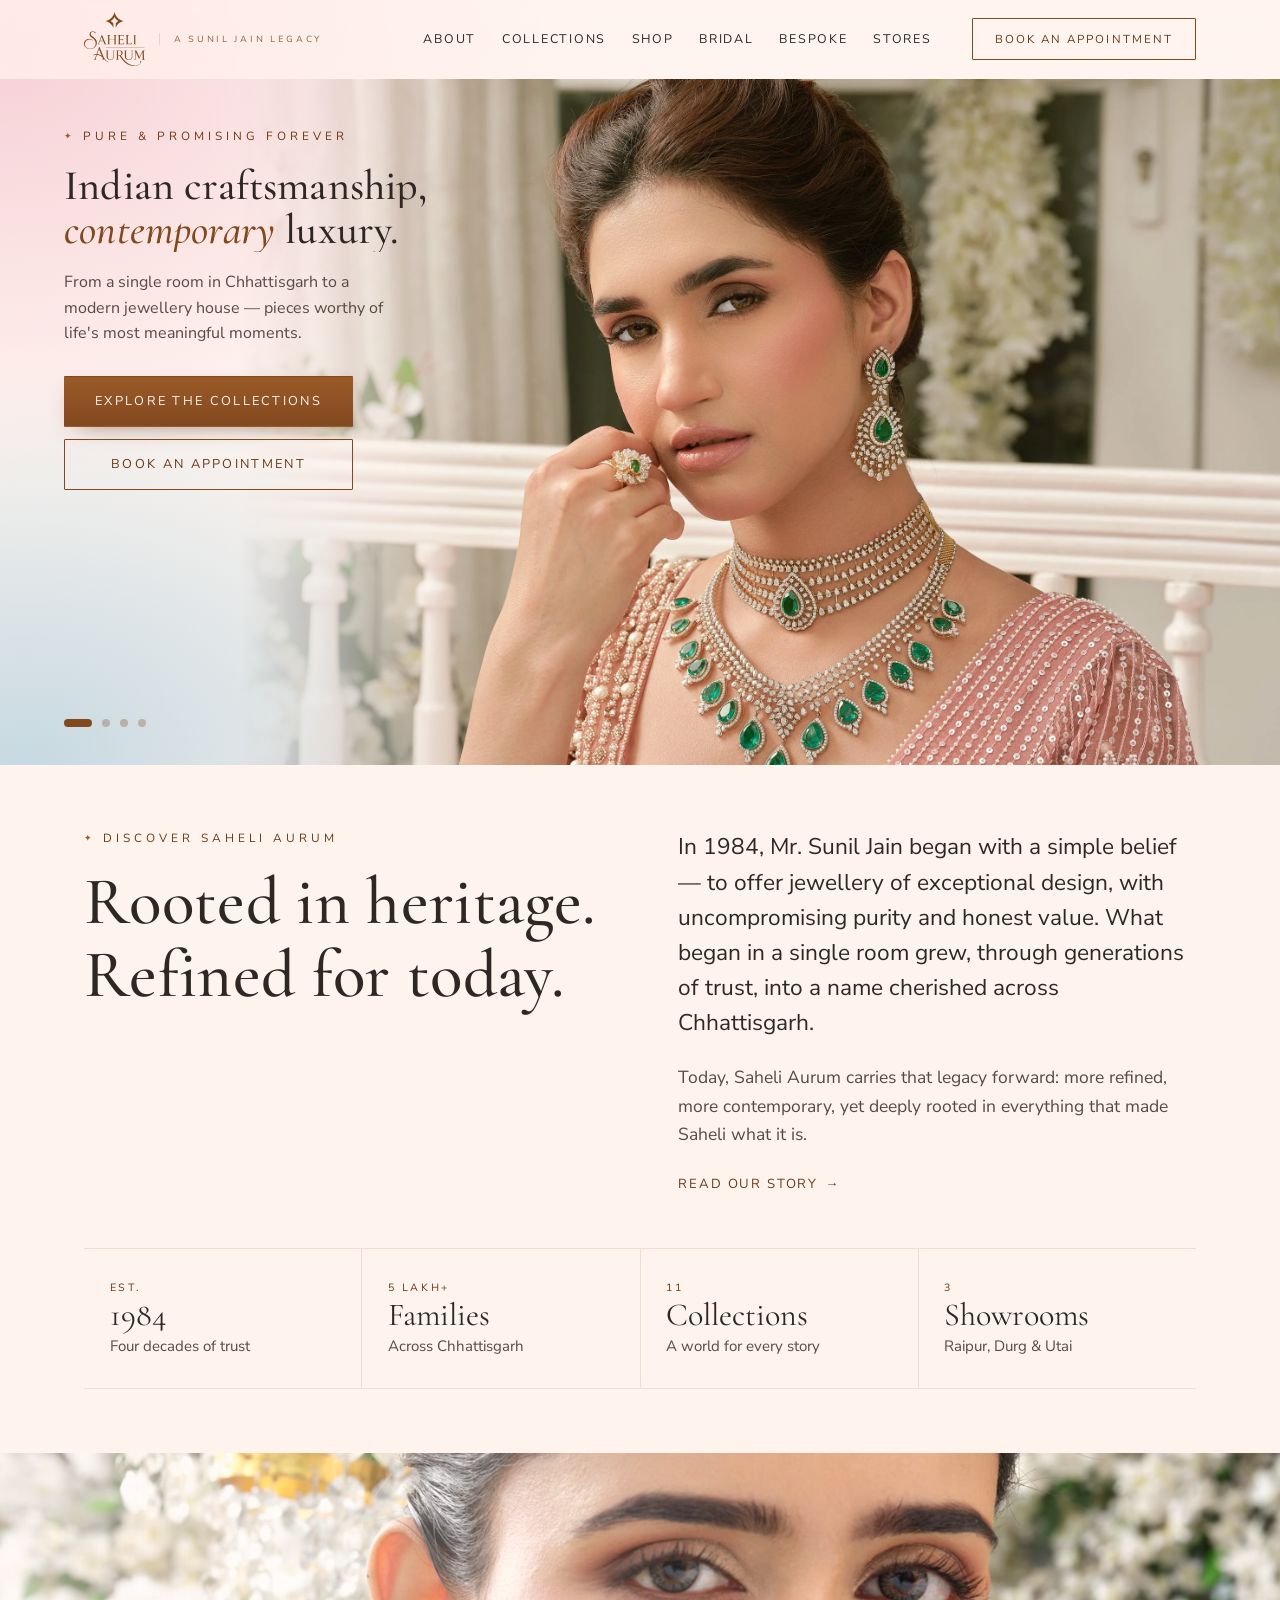
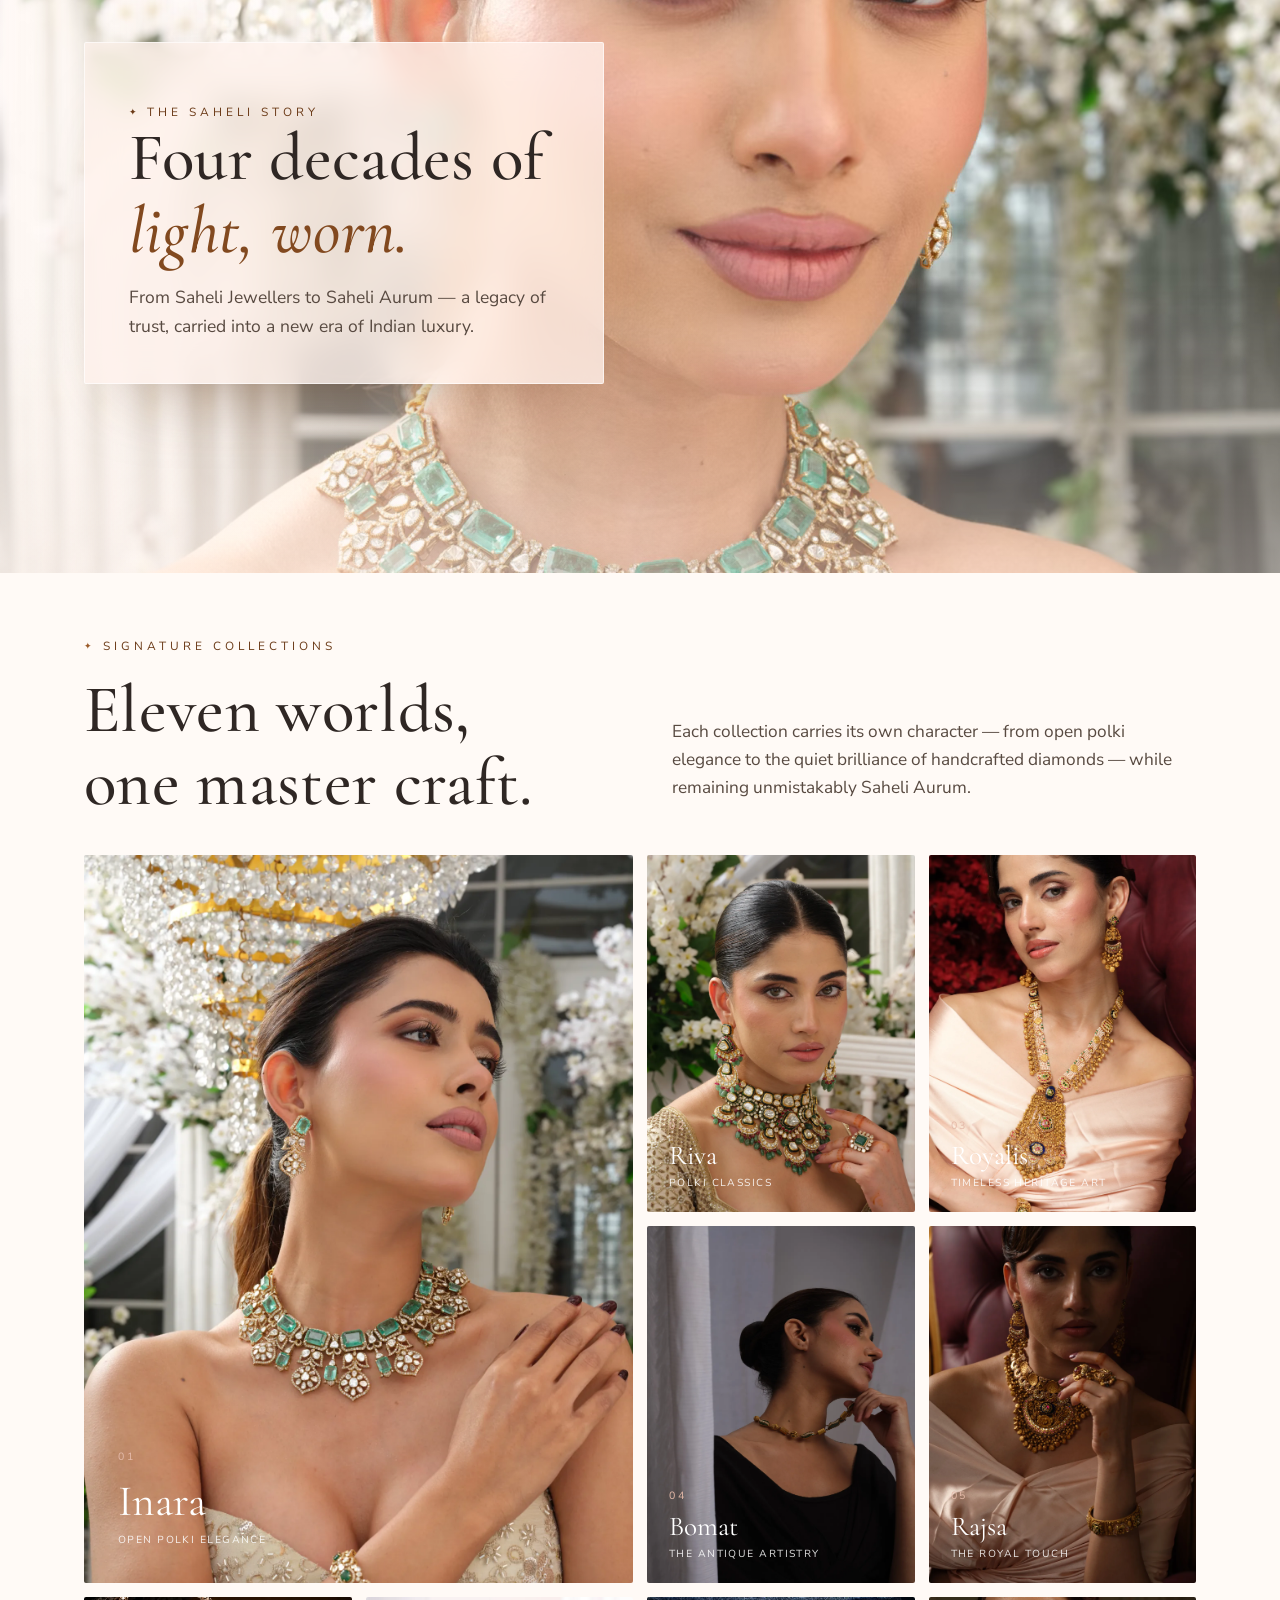
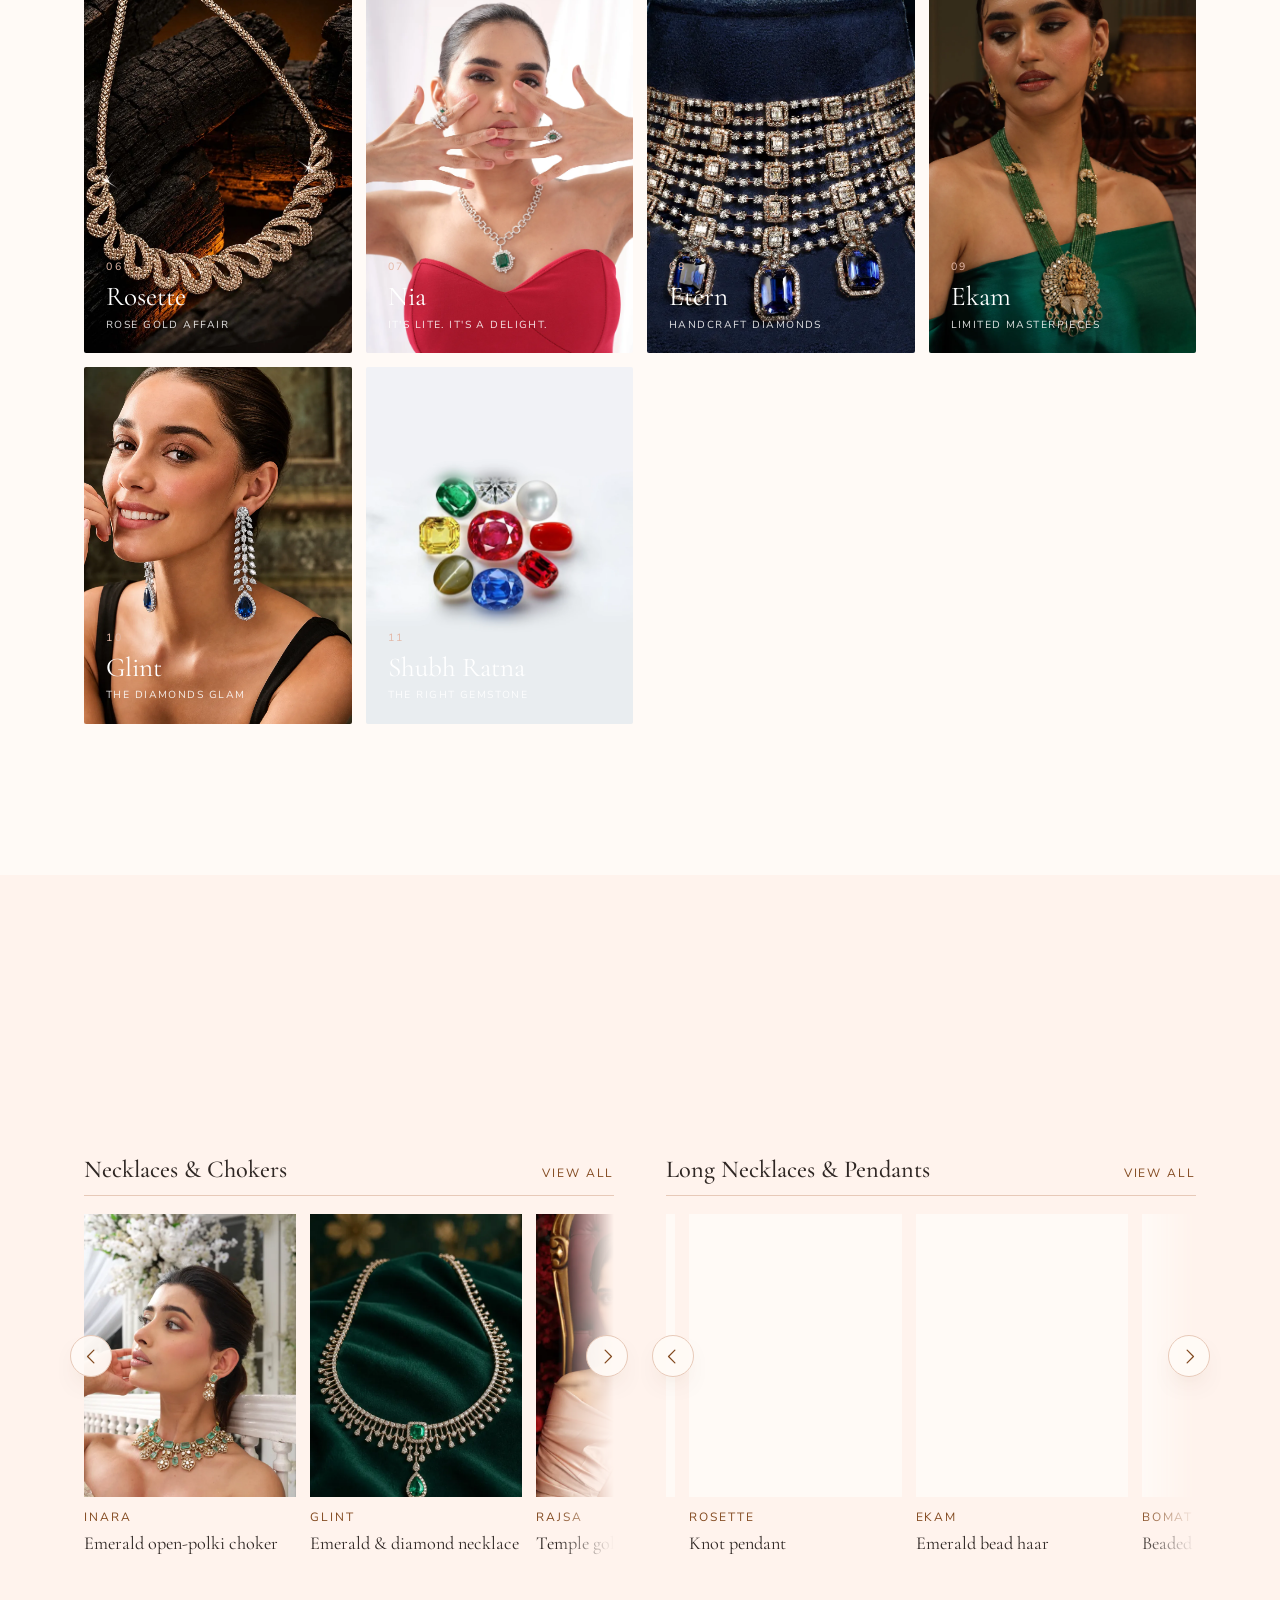
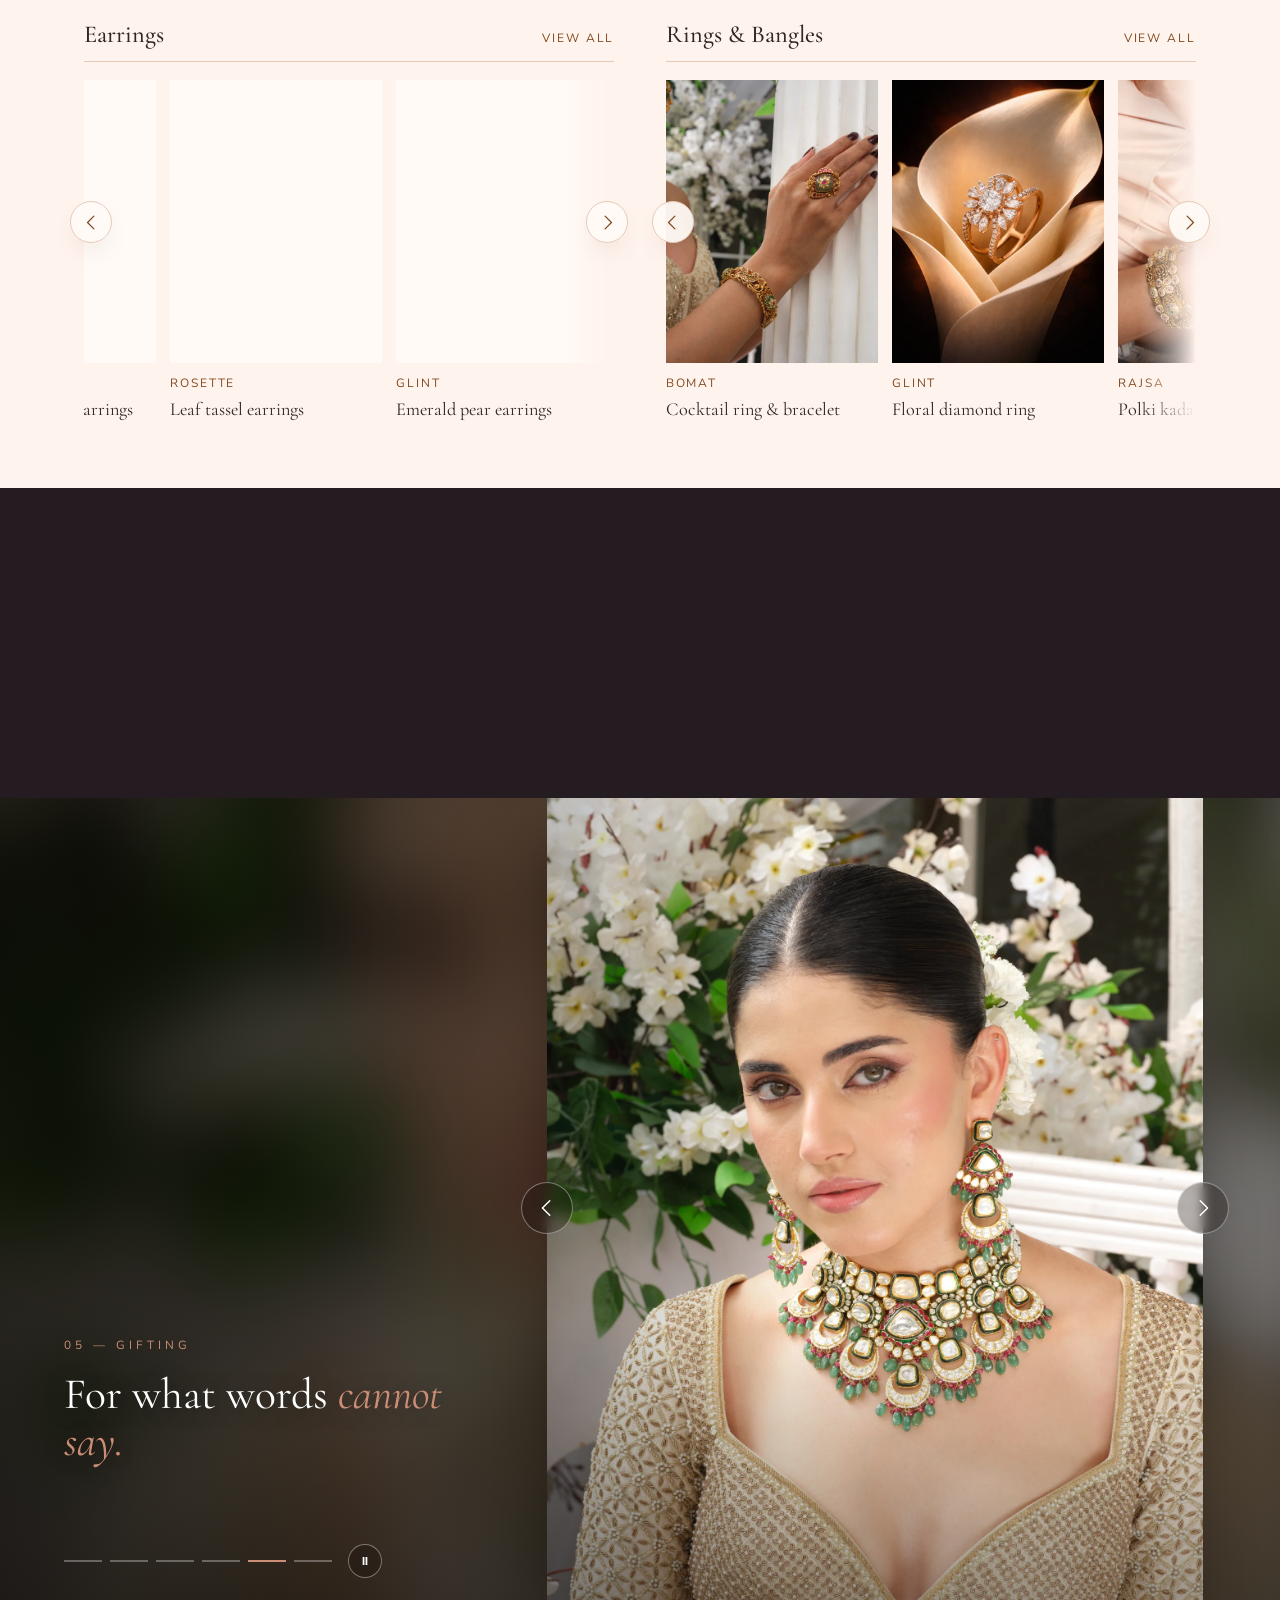
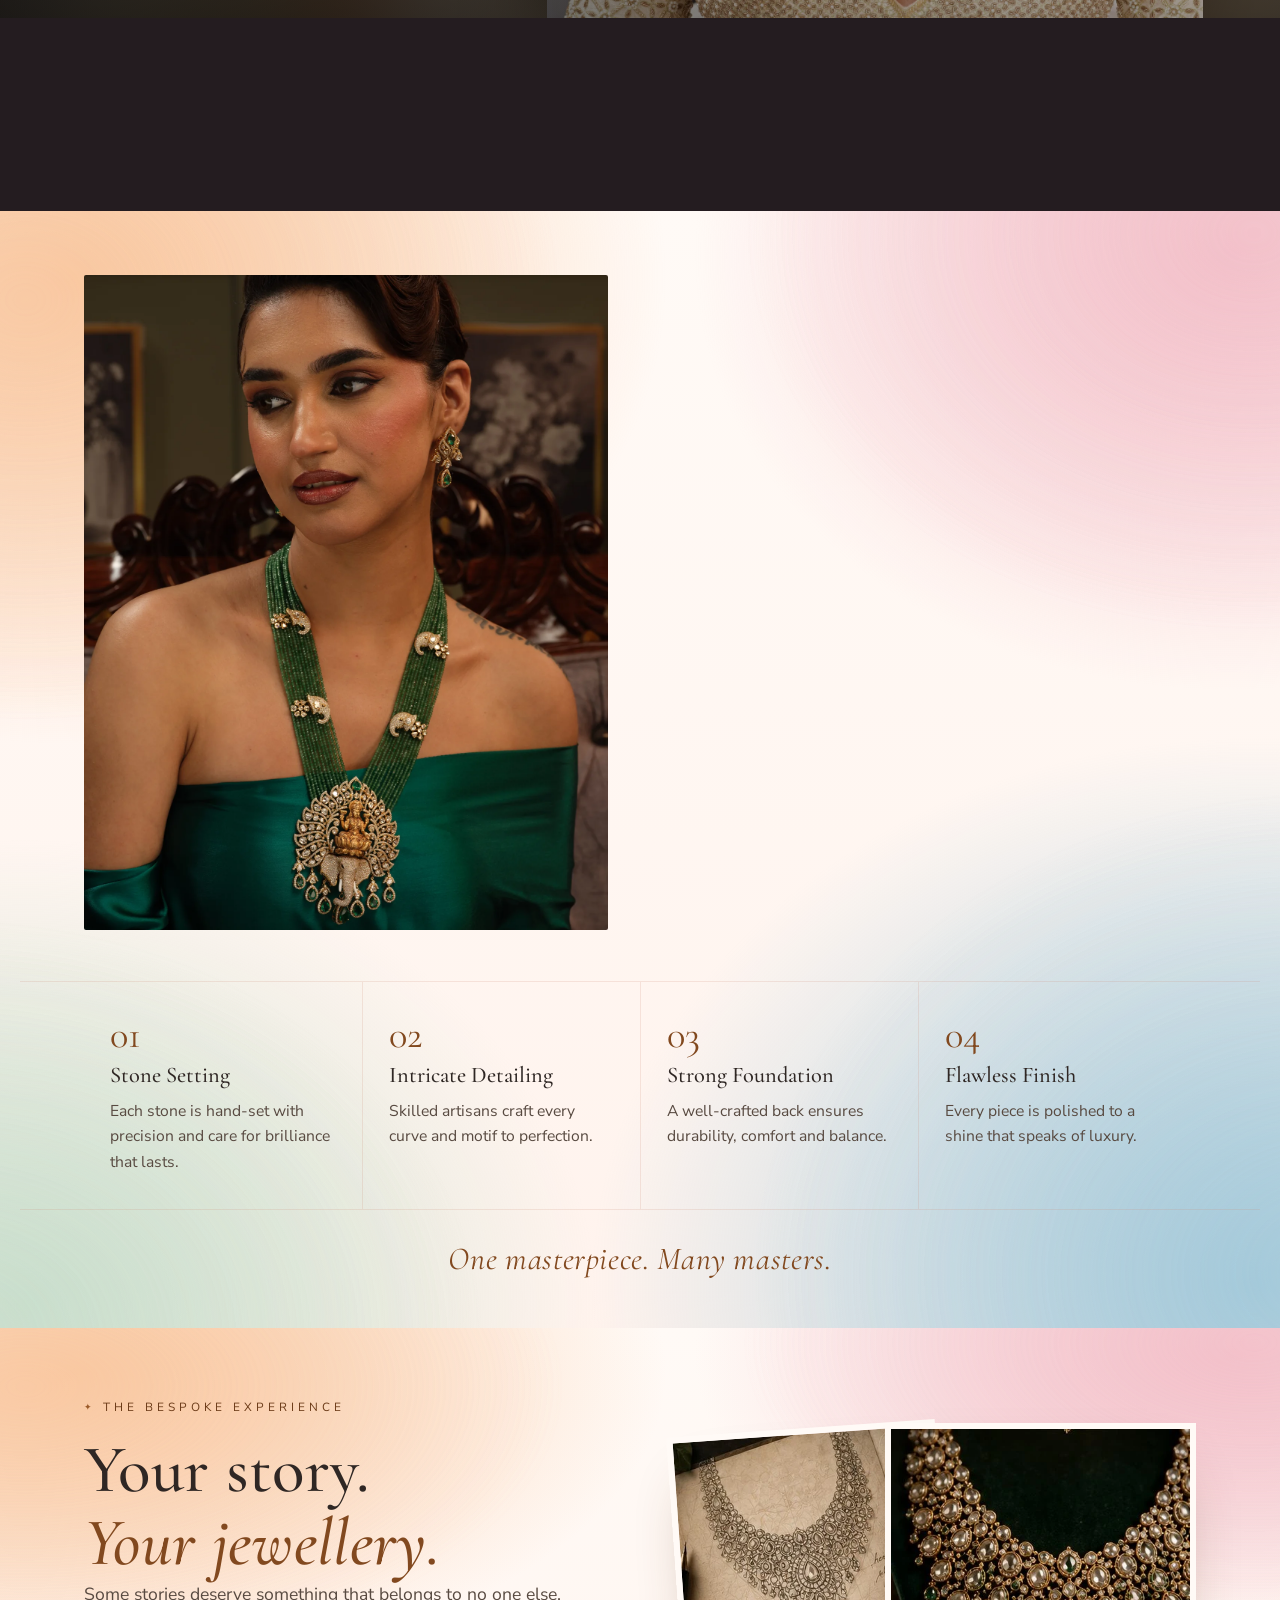
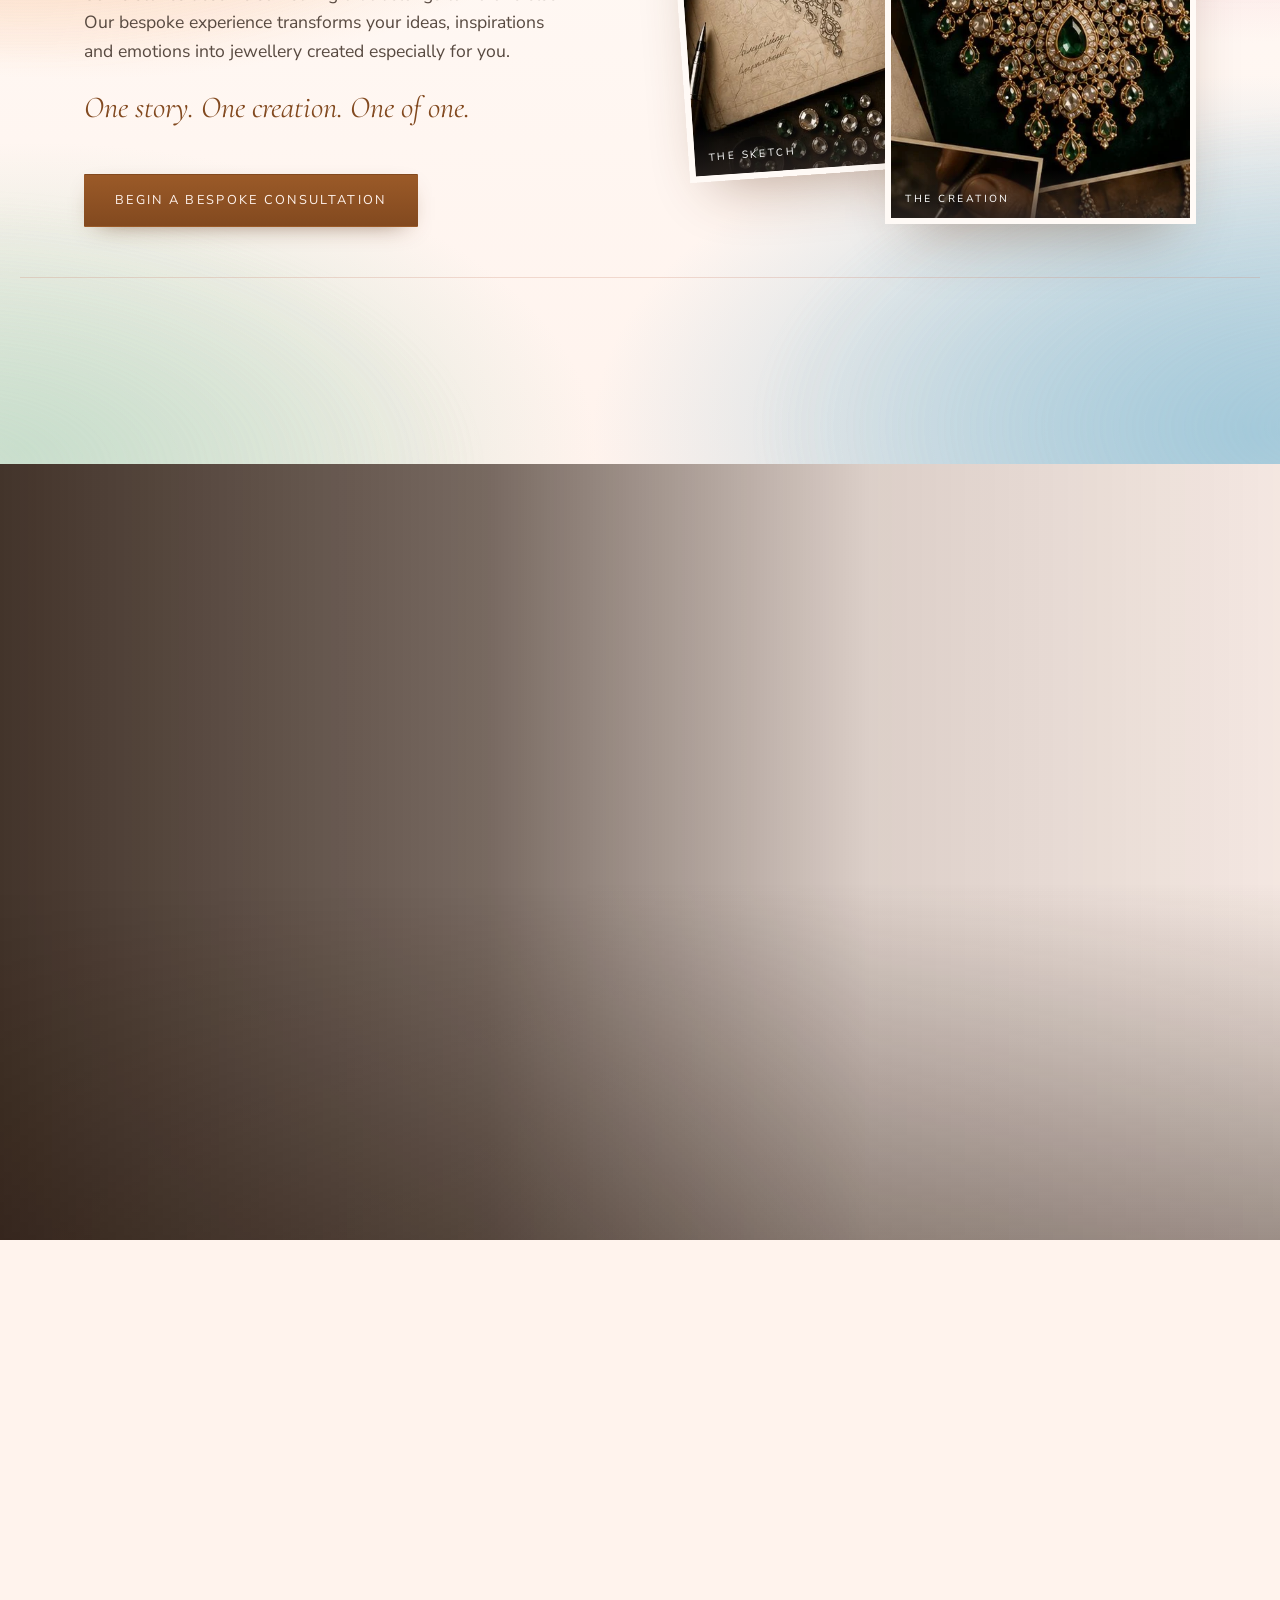
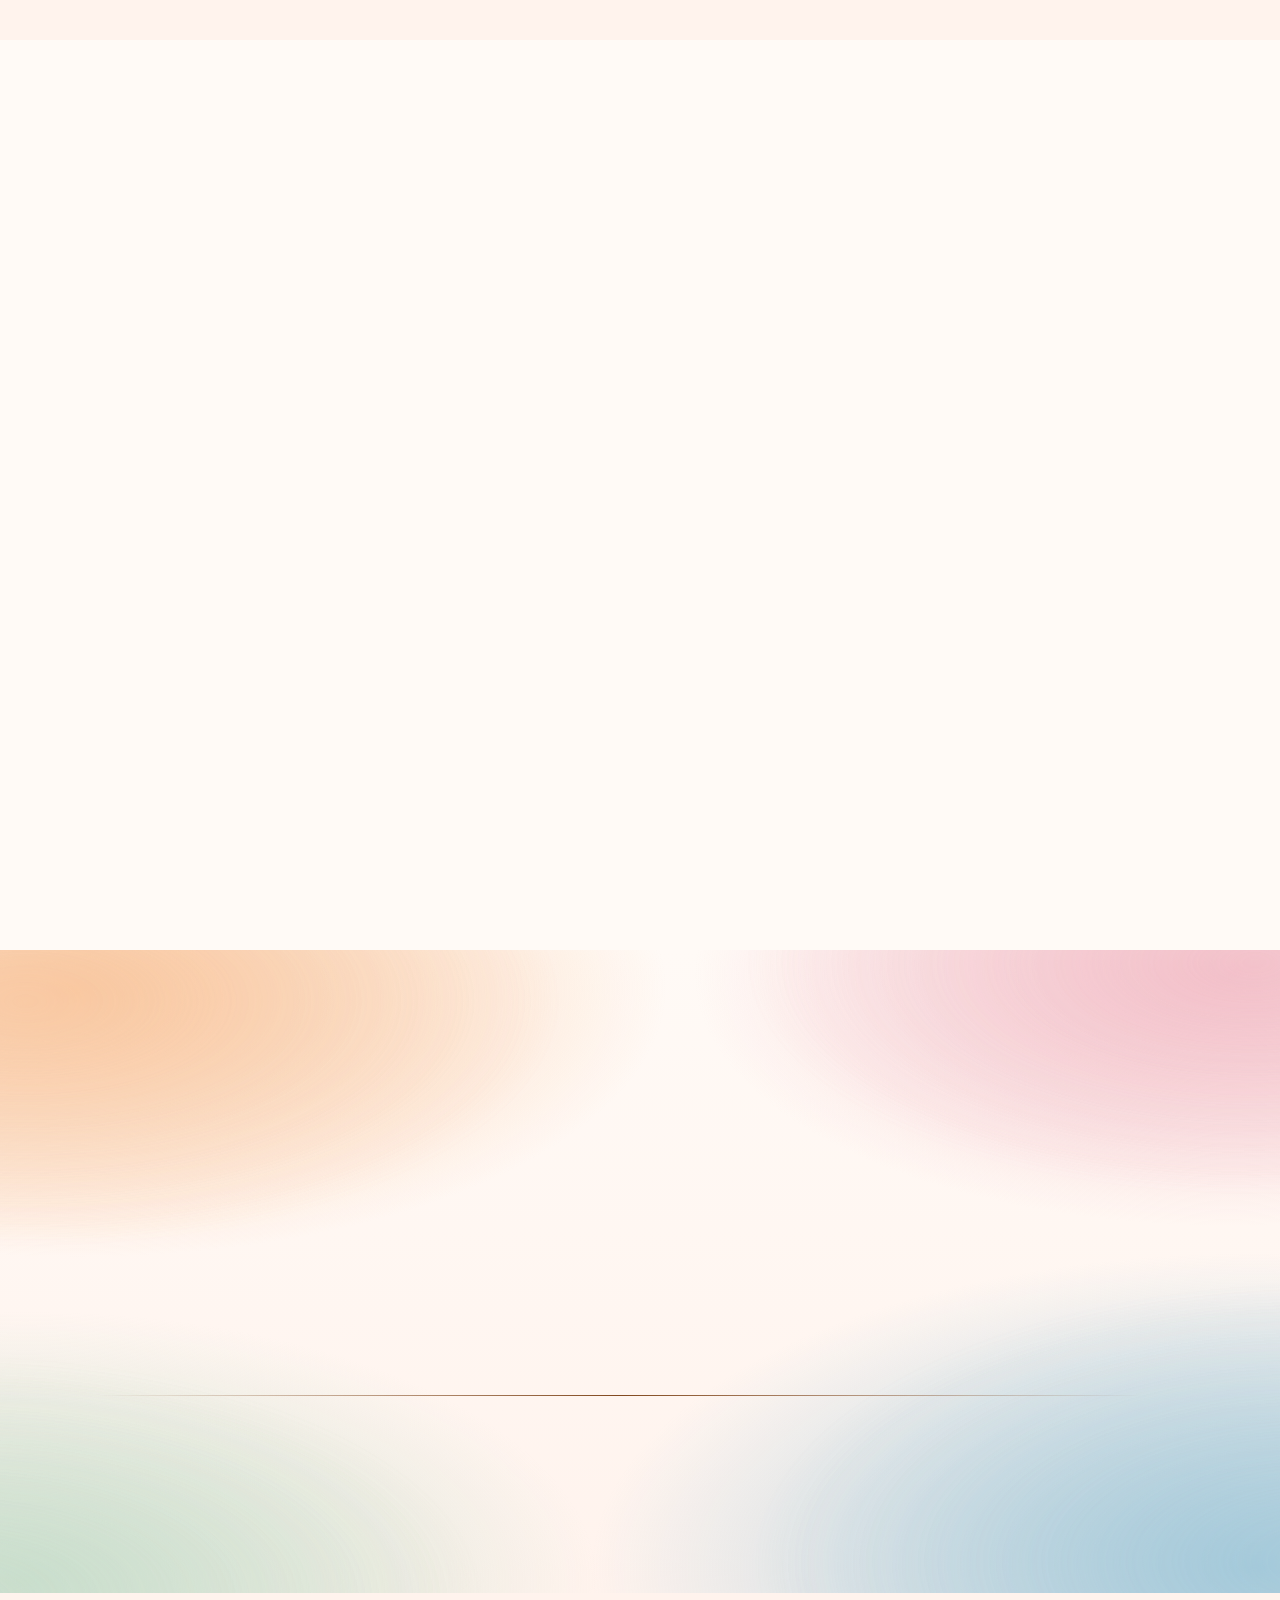
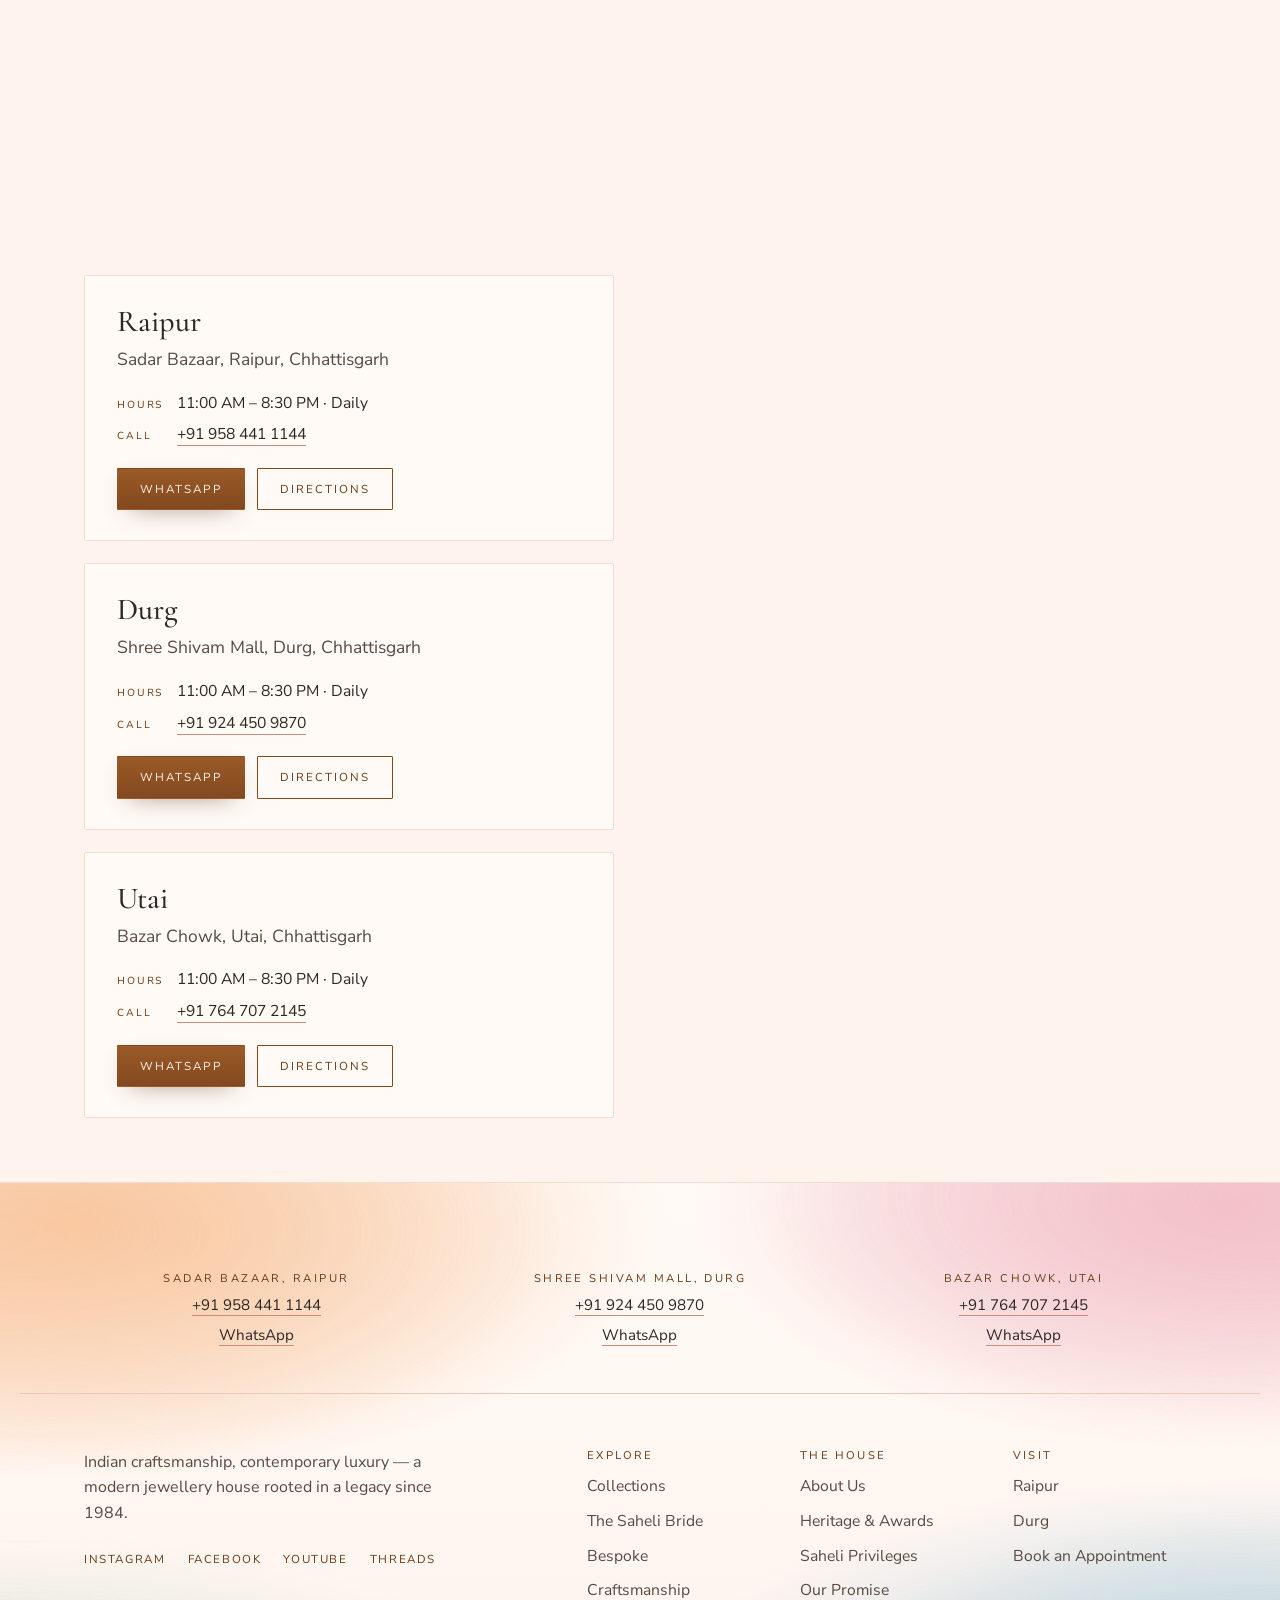
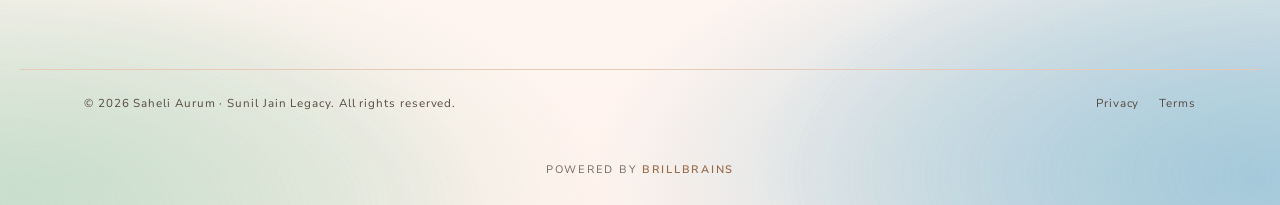
==== index.html @ eafe9a72 "Collections ribbon: collection logos instead of text names The dark moving band on the Collections p" ====
<!DOCTYPE html>
<html lang="en">
<head>
<meta charset="UTF-8" />
<meta name="viewport" content="width=device-width, initial-scale=1.0" />
<title>Saheli Aurum — Pure &amp; Promising Forever</title>
<meta name="description" content="Saheli Aurum is a modern jewellery house rooted in a legacy since 1984 — where Indian craftsmanship meets contemporary luxury. Polki, diamond, gold, gemstone and bespoke jewellery. Raipur, Durg &amp; Utai." />
<link rel="icon" type="image/svg+xml" href="assets/img/favicon.svg?v=24" />
<meta name="theme-color" content="#fff3ed" />
<link rel="preconnect" href="https://fonts.googleapis.com" />
<link rel="preconnect" href="https://fonts.gstatic.com" crossorigin />
<link href="https://fonts.googleapis.com/css2?family=Cormorant+Garamond:ital,wght@0,400;0,500;0,600;1,400;1,500&family=Nunito+Sans:ital,opsz,wght@0,6..12,300;0,6..12,400;0,6..12,600;0,6..12,700;1,6..12,400&display=swap" rel="stylesheet" />
<link rel="preload" as="image" href="assets/img/hero_model.webp" fetchpriority="high" />
<link rel="stylesheet" href="assets/css/styles.css?v=24" />
<link rel="stylesheet" href="assets/css/atelier.css?v=24" />
<script src="assets/js/theme.js?v=24"></script>
</head>
<body>

<!-- TOP BAR (fixed) -->
<div class="topbar" id="topbar">
<!-- HEADER -->
<header class="site-header" id="siteHeader">
  <div class="wrap site-header__inner">
    <button class="nav-toggle" id="navToggle" aria-label="Open menu" aria-expanded="false">
      <span></span><span></span><span></span>
    </button>

    <a class="brand" href="/" aria-label="Saheli Aurum home">
      <img class="brand__logo" src="assets/img/logo-stack.svg?v=24" alt="Saheli Aurum" width="61" height="54" />
      <span class="brand__legacy">A&nbsp;Sunil&nbsp;Jain&nbsp;Legacy</span>
    </a>

    <nav class="nav" id="primaryNav" aria-label="Primary">
      <a href="about">About</a>
      <a href="collections">Collections</a>
      <a href="shop">Shop</a>
      <a href="bridal">Bridal</a>
      <a href="bespoke">Bespoke</a>
      <a href="stores">Stores</a>
    </nav>

    <div class="site-header__cta">
        <a class="btn btn--outline btn--sm" href="stores#appointment">Book an Appointment</a>
    </div>
  </div>
</header>
</div><!-- /topbar -->

<main id="top">

  <!-- HERO: a four-slide show, each slide a whole landscape photograph with its own story -->
  <section class="hero" id="hero" data-hero-slider aria-roledescription="carousel" aria-label="Saheli Aurum highlights">
    <div class="hero__slides" aria-live="off">

      <div class="hero__slide is-active" role="group" aria-roledescription="slide" aria-label="1 of 4: Diamonds and emeralds">
        <div class="hero__copy">
          <p class="eyebrow hero__eyebrow reveal">Pure &amp; Promising Forever</p>
          <h1 class="hero__title lines">
            <span class="ln"><span>Indian craftsmanship,</span></span>
            <span class="ln"><span><em>contemporary</em> luxury.</span></span>
          </h1>
          <p class="hero__lede reveal">From a single room in Chhattisgarh to a modern jewellery house — pieces worthy of life's most meaningful moments.</p>
          <div class="hero__actions reveal">
            <a class="btn btn--gold" href="collections">Explore the Collections</a>
            <a class="btn btn--outline" href="stores#appointment">Book an Appointment</a>
          </div>
        </div>
        <div class="hero__media">
          <img src="assets/img/hero_model.webp" alt="A Saheli Aurum model wearing a diamond and emerald bridal necklace set" fetchpriority="high" width="2400" height="1584" />
        </div>
      </div>

      <div class="hero__slide" role="group" aria-roledescription="slide" aria-label="2 of 4: The Saheli Bride">
        <div class="hero__copy">
          <p class="eyebrow hero__eyebrow reveal">The Saheli Bride · Riva</p>
          <h2 class="hero__title lines">
            <span class="ln"><span>Uncut polki,</span></span>
            <span class="ln"><span><em>made for vows.</em></span></span>
          </h2>
          <p class="hero__lede reveal">Layered polki chokers and chandbalis from Riva — bridal classics, styled for every ceremony from roka to reception.</p>
          <div class="hero__actions reveal">
            <a class="btn btn--gold" href="bridal">Enter the Bridal World</a>
            <a class="btn btn--outline" href="stores#appointment">Book an Appointment</a>
          </div>
        </div>
        <div class="hero__media">
          <img data-src="assets/img/hero-riva.webp" data-srcset="assets/img/hero-riva-1200.webp 1200w, assets/img/hero-riva.webp 2400w" sizes="(max-width: 1023px) 100vw, 84vw" alt="A bride in Riva's layered polki choker, chandbali earrings and emerald ring, her dupatta drawn over her hair" width="2400" height="1584" decoding="async" />
        </div>
      </div>

      <div class="hero__slide" role="group" aria-roledescription="slide" aria-label="3 of 4: Saheli means friend">
        <div class="hero__copy">
          <p class="eyebrow hero__eyebrow reveal">Saheli Means Friend</p>
          <h2 class="hero__title lines">
            <span class="ln"><span>For the one who</span></span>
            <span class="ln"><span><em>stands beside you.</em></span></span>
          </h2>
          <p class="hero__lede reveal">A house named for the people who celebrate with you. Find a piece for your saheli — or come in and choose side by side.</p>
          <div class="hero__actions reveal">
            <a class="btn btn--gold" href="#pieces">Find a Gift</a>
            <a class="btn btn--outline" href="stores#appointment">Book an Appointment</a>
          </div>
        </div>
        <div class="hero__media">
          <img data-src="assets/img/hero-saheli.webp" data-srcset="assets/img/hero-saheli-1200.webp 1200w, assets/img/hero-saheli.webp 2400w" sizes="(max-width: 1023px) 100vw, 84vw" alt="Two friends laughing together, one in a diamond and emerald necklace, the other in a polki bridal choker" width="2400" height="1584" decoding="async" />
        </div>
      </div>

      <div class="hero__slide hero__slide--deep" role="group" aria-roledescription="slide" aria-label="4 of 4: Heritage gold">
        <div class="hero__copy">
          <p class="eyebrow hero__eyebrow reveal">Heritage Gold · Rajsa</p>
          <h2 class="hero__title lines">
            <span class="ln"><span>Temple gold,</span></span>
            <span class="ln"><span><em>worn like a crown.</em></span></span>
          </h2>
          <p class="hero__lede reveal">Hand-finished temple work in warm antique gold — made for the celebrations that fill a whole house.</p>
          <div class="hero__actions reveal">
            <a class="btn btn--gold" href="collections#rajsa">Discover Rajsa</a>
            <a class="btn btn--outline" href="stores#appointment">Book an Appointment</a>
          </div>
        </div>
        <div class="hero__media">
          <img data-src="assets/img/hero-rajsa.webp" data-srcset="assets/img/hero-rajsa-1200.webp 1200w, assets/img/hero-rajsa.webp 2400w" sizes="(max-width: 1023px) 100vw, 84vw" alt="A model in Rajsa's temple gold necklace and gold chandbali earrings against a tufted rose-coloured chair" width="2400" height="1584" decoding="async" />
        </div>
      </div>
    </div>

    <div class="hero__dots" role="group" aria-label="Choose a slide">
      <button type="button" aria-label="Slide 1: Diamonds and emeralds" aria-current="true"></button>
      <button type="button" aria-label="Slide 2: The Saheli Bride"></button>
      <button type="button" aria-label="Slide 3: Saheli means friend"></button>
      <button type="button" aria-label="Slide 4: Heritage gold"></button>
    </div>
  </section>

  <!-- DISCOVER / BRAND ESSENCE -->
  <section class="discover section" id="discover">
    <div class="wrap discover__grid">
      <div class="discover__intro reveal reveal--left">
        <p class="eyebrow">Discover Saheli Aurum</p>
        <h2 class="display">Rooted in heritage.<br />Refined for today.</h2>
      </div>
      <div class="discover__body reveal reveal--right">
        <p class="lede">In 1984, Mr. Sunil Jain began with a simple belief — to offer jewellery of exceptional design, with uncompromising purity and honest value. What began in a single room grew, through generations of trust, into a name cherished across Chhattisgarh.</p>
        <p>Today, Saheli Aurum carries that legacy forward: more refined, more contemporary, yet deeply rooted in everything that made Saheli what it is.</p>
        <a class="link-arrow" href="about">Read our story <span aria-hidden="true">→</span></a>
      </div>
    </div>
    <div class="wrap">
      <ul class="essence stagger">
        <li><span class="essence__k">Est.</span><span class="essence__v">1984</span><span class="essence__l">Four decades of trust</span></li>
        <li><span class="essence__k">5 Lakh+</span><span class="essence__v">Families</span><span class="essence__l">Across Chhattisgarh</span></li>
        <li><span class="essence__k">11</span><span class="essence__v">Collections</span><span class="essence__l">A world for every story</span></li>
        <li><span class="essence__k">3</span><span class="essence__v">Showrooms</span><span class="essence__l">Raipur, Durg &amp; Utai</span></li>
      </ul>
    </div>
  </section>

  <!-- BRAND FILM -->
  <section class="filmband" id="film" aria-label="The Saheli story in motion">
    <div class="filmband__media">
      <video autoplay muted loop playsinline preload="metadata" poster="assets/video/brand-film-poster.webp?v=24">
        <source src="assets/video/brand-film.webm?v=24" type="video/webm" />
        <source src="assets/video/brand-film.mp4?v=24" type="video/mp4" />
      </video>
      <div class="filmband__scrim"></div>
    </div>
    <div class="filmband__inner">
      <div class="filmband__plate reveal reveal--left">
        <p class="eyebrow">The Saheli Story</p>
        <h2 class="display">Four decades of<br /><em>light, worn.</em></h2>
        <p>From Saheli Jewellers to Saheli Aurum — a legacy of trust, carried into a new era of Indian luxury.</p>
      </div>
    </div>
  </section>

  <!-- COLLECTIONS -->
  <section class="collections section section--tint" id="collections">
    <div class="wrap collections__head">
      <div class="reveal">
        <p class="eyebrow">Signature Collections</p>
        <h2 class="display">Eleven worlds,<br />one master craft.</h2>
      </div>
      <p class="collections__sub reveal">Each collection carries its own character — from open polki elegance to the quiet brilliance of handcrafted diamonds — while remaining unmistakably Saheli Aurum.</p>
    </div>

    <div class="wrap colgrid stagger">
      <a class="colgrid__item colgrid__item--feature sheen" href="collections#inara">
        <img src="assets/img/collections/inara-hero.webp" alt="Inara open polki jewellery" loading="lazy" />
        <span class="colgrid__cap"><span class="colgrid__no">01</span><span class="colgrid__name">Inara</span><span class="colgrid__tag">Open Polki Elegance</span></span>
      </a>
      <a class="colgrid__item sheen" href="collections#riva">
        <img src="assets/img/collections/riva-hero.webp" alt="Riva polki classics" loading="lazy" />
        <span class="colgrid__cap"><span class="colgrid__no">02</span><span class="colgrid__name">Riva</span><span class="colgrid__tag">Polki Classics</span></span>
      </a>
      <a class="colgrid__item sheen" href="collections#royalis">
        <img src="assets/img/collections/royalis-hero.webp" alt="Royalis heritage gold" loading="lazy" />
        <span class="colgrid__cap"><span class="colgrid__no">03</span><span class="colgrid__name">Royalis</span><span class="colgrid__tag">Timeless Heritage Art</span></span>
      </a>
      <a class="colgrid__item sheen" href="collections#bomat">
        <img src="assets/img/collections/bomat-hero.webp" alt="Bomat antique artistry" loading="lazy" />
        <span class="colgrid__cap"><span class="colgrid__no">04</span><span class="colgrid__name">Bomat</span><span class="colgrid__tag">The Antique Artistry</span></span>
      </a>
      <a class="colgrid__item sheen" href="collections#rajsa">
        <img src="assets/img/collections/rajasa-hero.webp" alt="Rajsa royal gold" loading="lazy" />
        <span class="colgrid__cap"><span class="colgrid__no">05</span><span class="colgrid__name">Rajsa</span><span class="colgrid__tag">The Royal Touch</span></span>
      </a>
      <a class="colgrid__item sheen" href="collections#rosette">
        <img src="assets/img/collections/rosette-hero.webp" alt="Rosette rose gold" loading="lazy" />
        <span class="colgrid__cap"><span class="colgrid__no">06</span><span class="colgrid__name">Rosette</span><span class="colgrid__tag">Rose Gold Affair</span></span>
      </a>
      <a class="colgrid__item sheen" href="collections#nia">
        <img src="assets/img/collections/nia-hero.webp" alt="Nia light diamonds" loading="lazy" />
        <span class="colgrid__cap"><span class="colgrid__no">07</span><span class="colgrid__name">Nia</span><span class="colgrid__tag">It's Lite. It's a Delight.</span></span>
      </a>
      <a class="colgrid__item sheen" href="collections#etern">
        <img src="assets/img/collections/etern-hero.webp" alt="Etern handcrafted diamonds" loading="lazy" />
        <span class="colgrid__cap"><span class="colgrid__no">08</span><span class="colgrid__name">Etern</span><span class="colgrid__tag">Handcraft Diamonds</span></span>
      </a>
      <a class="colgrid__item sheen" href="collections#ekam">
        <img src="assets/img/collections/ekam-hero.webp" alt="Ekam limited masterpieces" loading="lazy" />
        <span class="colgrid__cap"><span class="colgrid__no">09</span><span class="colgrid__name">Ekam</span><span class="colgrid__tag">Limited Masterpieces</span></span>
      </a>
      <a class="colgrid__item sheen" href="collections#glint">
        <img src="assets/img/collections/glint-hero.webp" alt="Glint diamond glam" loading="lazy" />
        <span class="colgrid__cap"><span class="colgrid__no">10</span><span class="colgrid__name">Glint</span><span class="colgrid__tag">The Diamonds Glam</span></span>
      </a>
      <a class="colgrid__item sheen" href="collections#shubh-ratna">
        <img src="assets/img/shubh_ratna.webp" alt="Shubh Ratna gemstone jewellery" loading="lazy" />
        <span class="colgrid__cap"><span class="colgrid__no">11</span><span class="colgrid__name">Shubh Ratna</span><span class="colgrid__tag">The Right Gemstone</span></span>
      </a>
    </div>

    <div class="wrap center">
      <a class="btn btn--outline reveal" href="collections">View all collections</a>
    </div>
  </section>

  <!-- SHOP BY PIECE: four self-running sliders, one per kind of piece, pieces drawn from across the collections -->
  <section class="pieces section" id="pieces" aria-labelledby="piecesTitle">
    <div class="wrap collections__head">
      <div class="reveal">
        <p class="eyebrow">Shop by Piece</p>
        <h2 class="display" id="piecesTitle">Find it by<br /><em>what you'll wear.</em></h2>
      </div>
      <div class="reveal">
        <p class="collections__sub">Necklaces, haars, earrings, rings and bangles — gold, polki and diamond pieces from across the house, each slider moving at its own pace.</p>
        <button class="pieces__toggle" type="button" aria-pressed="false" data-pieces-toggle hidden>Pause the sliders</button>
      </div>
    </div>

    <div class="wrap pieces__grid">
      <div class="prail" data-prail data-dir="1" role="region" aria-roledescription="carousel" aria-label="Necklaces and chokers">
        <div class="prail__head"><h3 class="prail__title">Necklaces &amp; Chokers</h3><a class="prail__all" href="shop#jewellery">View all</a></div>
        <div class="prail__view">
          <button class="gnav gnav--prev" type="button" aria-label="Previous necklaces"><svg viewBox="0 0 24 24" aria-hidden="true"><path d="M15 4l-8 8 8 8" fill="none" stroke="currentColor" stroke-width="1.6" stroke-linecap="round" stroke-linejoin="round"/></svg></button>
          <ul class="prail__track">
            <li class="pcard"><a href="collections#inara"><span class="pcard__img"><img src="assets/img/pieces/neck-inara.webp" alt="Emerald open-polki choker from the Inara collection" loading="lazy" width="600" height="800" /></span><span class="pcard__meta"><span class="pcard__col">Inara</span><span class="pcard__name">Emerald open-polki choker</span></span></a></li>
            <li class="pcard"><a href="collections#glint"><span class="pcard__img"><img src="assets/img/pieces/neck-glint-velvet.webp" alt="Emerald and diamond necklace from the Glint collection" loading="lazy" width="600" height="800" /></span><span class="pcard__meta"><span class="pcard__col">Glint</span><span class="pcard__name">Emerald &amp; diamond necklace</span></span></a></li>
            <li class="pcard"><a href="collections#rajsa"><span class="pcard__img"><img src="assets/img/pieces/neck-rajsa-choker.webp" alt="Temple gold choker from the Rajsa collection" loading="lazy" width="600" height="800" /></span><span class="pcard__meta"><span class="pcard__col">Rajsa</span><span class="pcard__name">Temple gold choker</span></span></a></li>
            <li class="pcard"><a href="collections#glint"><span class="pcard__img"><img src="assets/img/pieces/neck-glint-layered.webp" alt="Layered diamond necklace from the Glint collection" loading="lazy" width="600" height="800" /></span><span class="pcard__meta"><span class="pcard__col">Glint</span><span class="pcard__name">Layered diamond necklace</span></span></a></li>
            <li class="pcard"><a href="collections#riva"><span class="pcard__img"><img src="assets/img/pieces/neck-riva.webp" alt="Polki bridal choker from the Riva collection" loading="lazy" width="600" height="800" /></span><span class="pcard__meta"><span class="pcard__col">Riva</span><span class="pcard__name">Polki bridal choker</span></span></a></li>
            <li class="pcard"><a href="shop#jewellery"><span class="pcard__img"><img src="assets/img/pieces/neck-yellow.webp" alt="Filigree yellow gold necklace" loading="lazy" width="600" height="800" /></span><span class="pcard__meta"><span class="pcard__col">Yellow Gold</span><span class="pcard__name">Filigree necklace</span></span></a></li>
            <li class="pcard"><a href="collections#bomat"><span class="pcard__img"><img src="assets/img/pieces/neck-bomat.webp" alt="Gemstone antique gold necklace from the Bomat collection" loading="lazy" width="600" height="800" /></span><span class="pcard__meta"><span class="pcard__col">Bomat</span><span class="pcard__name">Gemstone antique necklace</span></span></a></li>
            <li class="pcard"><a href="collections#rajsa"><span class="pcard__img"><img src="assets/img/pieces/neck-rajsa-bridal.webp" alt="Bridal gold necklace from the Rajsa collection" loading="lazy" width="600" height="800" /></span><span class="pcard__meta"><span class="pcard__col">Rajsa</span><span class="pcard__name">Bridal gold necklace</span></span></a></li>
          </ul>
          <button class="gnav gnav--next" type="button" aria-label="Next necklaces"><svg viewBox="0 0 24 24" aria-hidden="true"><path d="M9 4l8 8-8 8" fill="none" stroke="currentColor" stroke-width="1.6" stroke-linecap="round" stroke-linejoin="round"/></svg></button>
        </div>
      </div>

      <div class="prail" data-prail data-dir="-1" role="region" aria-roledescription="carousel" aria-label="Long necklaces and pendants">
        <div class="prail__head"><h3 class="prail__title">Long Necklaces &amp; Pendants</h3><a class="prail__all" href="shop#jewellery">View all</a></div>
        <div class="prail__view">
          <button class="gnav gnav--prev" type="button" aria-label="Previous long necklaces"><svg viewBox="0 0 24 24" aria-hidden="true"><path d="M15 4l-8 8 8 8" fill="none" stroke="currentColor" stroke-width="1.6" stroke-linecap="round" stroke-linejoin="round"/></svg></button>
          <ul class="prail__track">
            <li class="pcard"><a href="collections#royalis"><span class="pcard__img"><img src="assets/img/pieces/long-royalis-haar.webp" alt="Long temple gold haar from the Royalis collection" loading="lazy" width="600" height="800" /></span><span class="pcard__meta"><span class="pcard__col">Royalis</span><span class="pcard__name">Long temple haar</span></span></a></li>
            <li class="pcard"><a href="collections#rosette"><span class="pcard__img"><img src="assets/img/pieces/long-rosette-tassel.webp" alt="Rose gold leaf tassel pendant from the Rosette collection" loading="lazy" width="600" height="800" /></span><span class="pcard__meta"><span class="pcard__col">Rosette</span><span class="pcard__name">Leaf tassel pendant</span></span></a></li>
            <li class="pcard"><a href="collections#bomat"><span class="pcard__img"><img src="assets/img/pieces/long-bomat-rani.webp" alt="Layered gold rani haar from the Bomat collection" loading="lazy" width="600" height="800" /></span><span class="pcard__meta"><span class="pcard__col">Bomat</span><span class="pcard__name">Layered rani haar</span></span></a></li>
            <li class="pcard"><a href="collections#ekam"><span class="pcard__img"><img src="assets/img/pieces/long-ekam-peacock.webp" alt="Pink stone pendant necklace from the Ekam collection" loading="lazy" width="600" height="800" /></span><span class="pcard__meta"><span class="pcard__col">Ekam</span><span class="pcard__name">Pink stone pendant</span></span></a></li>
            <li class="pcard"><a href="collections#royalis"><span class="pcard__img"><img src="assets/img/pieces/long-royalis-temple.webp" alt="Temple pendant haar from the Royalis collection" loading="lazy" width="600" height="800" /></span><span class="pcard__meta"><span class="pcard__col">Royalis</span><span class="pcard__name">Temple pendant haar</span></span></a></li>
            <li class="pcard"><a href="collections#rosette"><span class="pcard__img"><img src="assets/img/pieces/long-rosette-knot.webp" alt="Rose gold knot pendant from the Rosette collection" loading="lazy" width="600" height="800" /></span><span class="pcard__meta"><span class="pcard__col">Rosette</span><span class="pcard__name">Knot pendant</span></span></a></li>
            <li class="pcard"><a href="collections#ekam"><span class="pcard__img"><img src="assets/img/pieces/long-ekam-haar.webp" alt="Emerald bead haar from the Ekam collection" loading="lazy" width="600" height="800" /></span><span class="pcard__meta"><span class="pcard__col">Ekam</span><span class="pcard__name">Emerald bead haar</span></span></a></li>
            <li class="pcard"><a href="collections#bomat"><span class="pcard__img"><img src="assets/img/pieces/long-bomat-chain.webp" alt="Beaded antique gold chain from the Bomat collection" loading="lazy" width="600" height="800" /></span><span class="pcard__meta"><span class="pcard__col">Bomat</span><span class="pcard__name">Beaded gold chain</span></span></a></li>
          </ul>
          <button class="gnav gnav--next" type="button" aria-label="Next long necklaces"><svg viewBox="0 0 24 24" aria-hidden="true"><path d="M9 4l8 8-8 8" fill="none" stroke="currentColor" stroke-width="1.6" stroke-linecap="round" stroke-linejoin="round"/></svg></button>
        </div>
      </div>

      <div class="prail" data-prail data-dir="-1" role="region" aria-roledescription="carousel" aria-label="Earrings">
        <div class="prail__head"><h3 class="prail__title">Earrings</h3><a class="prail__all" href="shop#jewellery">View all</a></div>
        <div class="prail__view">
          <button class="gnav gnav--prev" type="button" aria-label="Previous earrings"><svg viewBox="0 0 24 24" aria-hidden="true"><path d="M15 4l-8 8 8 8" fill="none" stroke="currentColor" stroke-width="1.6" stroke-linecap="round" stroke-linejoin="round"/></svg></button>
          <ul class="prail__track">
            <li class="pcard"><a href="collections#rajsa"><span class="pcard__img"><img src="assets/img/pieces/ear-rajsa.webp" alt="Gold drop earrings from the Rajsa collection" loading="lazy" width="600" height="800" /></span><span class="pcard__meta"><span class="pcard__col">Rajsa</span><span class="pcard__name">Gold drop earrings</span></span></a></li>
            <li class="pcard"><a href="collections#glint"><span class="pcard__img"><img src="assets/img/pieces/ear-glint-box.webp" alt="Emerald drop earrings from the Glint collection" loading="lazy" width="600" height="800" /></span><span class="pcard__meta"><span class="pcard__col">Glint</span><span class="pcard__name">Emerald drop earrings</span></span></a></li>
            <li class="pcard"><a href="collections#rosette"><span class="pcard__img"><img src="assets/img/pieces/ear-rosette-drop.webp" alt="Rose gold teardrop earrings from the Rosette collection" loading="lazy" width="600" height="800" /></span><span class="pcard__meta"><span class="pcard__col">Rosette</span><span class="pcard__name">Rose-gold teardrops</span></span></a></li>
            <li class="pcard"><a href="collections#inara"><span class="pcard__img"><img src="assets/img/pieces/ear-inara.webp" alt="Open-polki drop earrings from the Inara collection" loading="lazy" width="600" height="800" /></span><span class="pcard__meta"><span class="pcard__col">Inara</span><span class="pcard__name">Open-polki drops</span></span></a></li>
            <li class="pcard"><a href="collections#glint"><span class="pcard__img"><img src="assets/img/pieces/ear-glint-baguette.webp" alt="Emerald baguette earrings from the Glint collection" loading="lazy" width="600" height="800" /></span><span class="pcard__meta"><span class="pcard__col">Glint</span><span class="pcard__name">Emerald baguette earrings</span></span></a></li>
            <li class="pcard"><a href="collections#bomat"><span class="pcard__img"><img src="assets/img/pieces/ear-bomat.webp" alt="Gemstone antique gold earrings from the Bomat collection" loading="lazy" width="600" height="800" /></span><span class="pcard__meta"><span class="pcard__col">Bomat</span><span class="pcard__name">Gemstone antique earrings</span></span></a></li>
            <li class="pcard"><a href="collections#rosette"><span class="pcard__img"><img src="assets/img/pieces/ear-rosette-leaf.webp" alt="Rose gold leaf tassel earrings from the Rosette collection" loading="lazy" width="600" height="800" /></span><span class="pcard__meta"><span class="pcard__col">Rosette</span><span class="pcard__name">Leaf tassel earrings</span></span></a></li>
            <li class="pcard"><a href="collections#glint"><span class="pcard__img"><img src="assets/img/pieces/ear-glint-pear.webp" alt="Emerald pear earrings from the Glint collection" loading="lazy" width="600" height="800" /></span><span class="pcard__meta"><span class="pcard__col">Glint</span><span class="pcard__name">Emerald pear earrings</span></span></a></li>
            <li class="pcard"><a href="shop#jewellery"><span class="pcard__img"><img src="assets/img/pieces/ear-yellow.webp" alt="Filigree yellow gold earrings" loading="lazy" width="600" height="800" /></span><span class="pcard__meta"><span class="pcard__col">Yellow Gold</span><span class="pcard__name">Filigree earrings</span></span></a></li>
          </ul>
          <button class="gnav gnav--next" type="button" aria-label="Next earrings"><svg viewBox="0 0 24 24" aria-hidden="true"><path d="M9 4l8 8-8 8" fill="none" stroke="currentColor" stroke-width="1.6" stroke-linecap="round" stroke-linejoin="round"/></svg></button>
        </div>
      </div>

      <div class="prail" data-prail data-dir="1" role="region" aria-roledescription="carousel" aria-label="Rings and bangles">
        <div class="prail__head"><h3 class="prail__title">Rings &amp; Bangles</h3><a class="prail__all" href="shop#jewellery">View all</a></div>
        <div class="prail__view">
          <button class="gnav gnav--prev" type="button" aria-label="Previous rings and bangles"><svg viewBox="0 0 24 24" aria-hidden="true"><path d="M15 4l-8 8 8 8" fill="none" stroke="currentColor" stroke-width="1.6" stroke-linecap="round" stroke-linejoin="round"/></svg></button>
          <ul class="prail__track">
            <li class="pcard"><a href="collections#bomat"><span class="pcard__img"><img src="assets/img/pieces/hand-bomat-ring.webp" alt="Cocktail ring and bracelet from the Bomat collection" loading="lazy" width="600" height="800" /></span><span class="pcard__meta"><span class="pcard__col">Bomat</span><span class="pcard__name">Cocktail ring &amp; bracelet</span></span></a></li>
            <li class="pcard"><a href="collections#glint"><span class="pcard__img"><img src="assets/img/pieces/hand-glint-lily.webp" alt="Floral diamond ring from the Glint collection" loading="lazy" width="600" height="800" /></span><span class="pcard__meta"><span class="pcard__col">Glint</span><span class="pcard__name">Floral diamond ring</span></span></a></li>
            <li class="pcard"><a href="collections#rajsa"><span class="pcard__img"><img src="assets/img/pieces/hand-rajsa-kada.webp" alt="Polki kadas from the Rajsa collection" loading="lazy" width="600" height="800" /></span><span class="pcard__meta"><span class="pcard__col">Rajsa</span><span class="pcard__name">Polki kadas</span></span></a></li>
            <li class="pcard"><a href="collections#glint"><span class="pcard__img"><img src="assets/img/pieces/hand-glint-bangle.webp" alt="Emerald eternity bangle from the Glint collection" loading="lazy" width="600" height="800" /></span><span class="pcard__meta"><span class="pcard__col">Glint</span><span class="pcard__name">Emerald eternity bangle</span></span></a></li>
            <li class="pcard"><a href="collections#riva"><span class="pcard__img"><img src="assets/img/pieces/hand-riva-bangles.webp" alt="Polki bangles from the Riva collection" loading="lazy" width="600" height="800" /></span><span class="pcard__meta"><span class="pcard__col">Riva</span><span class="pcard__name">Polki bangles</span></span></a></li>
            <li class="pcard"><a href="collections#glint"><span class="pcard__img"><img src="assets/img/pieces/hand-glint-solitaire.webp" alt="Solitaire diamond ring from the Glint collection" loading="lazy" width="600" height="800" /></span><span class="pcard__meta"><span class="pcard__col">Glint</span><span class="pcard__name">Solitaire ring</span></span></a></li>
            <li class="pcard"><a href="shop#jewellery"><span class="pcard__img"><img src="assets/img/pieces/hand-yellow-ring.webp" alt="Filigree yellow gold ring" loading="lazy" width="600" height="800" /></span><span class="pcard__meta"><span class="pcard__col">Yellow Gold</span><span class="pcard__name">Filigree ring</span></span></a></li>
            <li class="pcard"><a href="collections#glint"><span class="pcard__img"><img src="assets/img/pieces/hand-glint-cocktail.webp" alt="Diamond cocktail ring from the Glint collection" loading="lazy" width="600" height="800" /></span><span class="pcard__meta"><span class="pcard__col">Glint</span><span class="pcard__name">Diamond cocktail ring</span></span></a></li>
          </ul>
          <button class="gnav gnav--next" type="button" aria-label="Next rings and bangles"><svg viewBox="0 0 24 24" aria-hidden="true"><path d="M9 4l8 8-8 8" fill="none" stroke="currentColor" stroke-width="1.6" stroke-linecap="round" stroke-linejoin="round"/></svg></button>
        </div>
      </div>
    </div>
  </section>

  <!-- JEWELLERY FOR EVERY MOMENT (cinematic sticky sequence) -->
  <section class="moments" id="moments" aria-label="Jewellery for every moment">
    <div class="moments__intro section">
      <div class="wrap center">
        <p class="eyebrow eyebrow--light reveal">Jewellery for Every Moment</p>
        <h2 class="display display--light reveal">Because every story<br />has its jewel.</h2>
      </div>
    </div>

    <div class="moments__carousel" id="momentCarousel" role="region" aria-roledescription="carousel" aria-label="Jewellery for every moment" tabindex="0">
      <div class="moments__stage">
          <article class="mscene is-active" role="group" aria-roledescription="slide" aria-label="1 of 6: The Bride">
            <div class="mscene__media" style="--m:url('/assets/img/moment_bride_riva.webp')"></div>
            <div class="mscene__vin"></div>
            <div class="mscene__copy"><span class="mscene__no">01 — The Bride</span><p>For the day that <em>changes everything.</em></p></div>
          </article>
          <article class="mscene" role="group" aria-roledescription="slide" aria-label="2 of 6: The Engagement" aria-hidden="true">
            <div class="mscene__media" style="--m:url('/assets/img/moment_couple.webp')"></div>
            <div class="mscene__vin"></div>
            <div class="mscene__copy"><span class="mscene__no">02 — The Engagement</span><p>For the “yes” that <em>begins forever.</em></p></div>
          </article>
          <article class="mscene" role="group" aria-roledescription="slide" aria-label="3 of 6: Family &amp; Festival" aria-hidden="true">
            <div class="mscene__media" style="--m:url('/assets/img/moment_family_saheli.webp')"></div>
            <div class="mscene__vin"></div>
            <div class="mscene__copy"><span class="mscene__no">03 — Family &amp; Festival</span><p>For the moments that <em>bring everyone home.</em></p></div>
          </article>
          <article class="mscene" role="group" aria-roledescription="slide" aria-label="4 of 6: The Achievement" aria-hidden="true">
            <div class="mscene__media" style="--m:url('/assets/img/moment_achieve.webp')"></div>
            <div class="mscene__vin"></div>
            <div class="mscene__copy"><span class="mscene__no">04 — The Achievement</span><p>For the milestone <em>you worked for.</em></p></div>
          </article>
          <article class="mscene" role="group" aria-roledescription="slide" aria-label="5 of 6: Gifting" aria-hidden="true">
            <div class="mscene__media" style="--m:url('/assets/img/moment_gift.webp')"></div>
            <div class="mscene__vin"></div>
            <div class="mscene__copy"><span class="mscene__no">05 — Gifting</span><p>For what words <em>cannot say.</em></p></div>
          </article>
          <article class="mscene" role="group" aria-roledescription="slide" aria-label="6 of 6: For Yourself" aria-hidden="true">
            <div class="mscene__media" style="--m:url('/assets/img/moment_self.webp')"></div>
            <div class="mscene__vin"></div>
            <div class="mscene__copy"><span class="mscene__no">06 — For Yourself</span><p>And sometimes, <em>just because you want to.</em></p></div>
          </article>
      </div>
      <button class="mnav mnav--prev" type="button" aria-label="Previous moment"><svg viewBox="0 0 24 24" aria-hidden="true"><path d="M15 4l-8 8 8 8" fill="none" stroke="currentColor" stroke-width="1.6" stroke-linecap="round" stroke-linejoin="round"/></svg></button>
      <button class="mnav mnav--next" type="button" aria-label="Next moment"><svg viewBox="0 0 24 24" aria-hidden="true"><path d="M9 4l8 8-8 8" fill="none" stroke="currentColor" stroke-width="1.6" stroke-linecap="round" stroke-linejoin="round"/></svg></button>
      <div class="moments__controls">
        <ol class="moments__dots"><li><button type="button" aria-label="The Bride" aria-current="true"><span></span></button></li><li><button type="button" aria-label="The Engagement"><span></span></button></li><li><button type="button" aria-label="Family &amp; Festival"><span></span></button></li><li><button type="button" aria-label="The Achievement"><span></span></button></li><li><button type="button" aria-label="Gifting"><span></span></button></li><li><button type="button" aria-label="For Yourself"><span></span></button></li></ol>
        <button class="moments__toggle" type="button" aria-pressed="false" aria-label="Pause the slideshow"><svg class="i-pause" viewBox="0 0 24 24" aria-hidden="true"><path d="M8 5h3v14H8zM13 5h3v14h-3z" fill="currentColor"/></svg><svg class="i-play" viewBox="0 0 24 24" aria-hidden="true"><path d="M8 5l11 7-11 7z" fill="currentColor"/></svg></button>
      </div>
    </div>

    <div class="moments__outro section">
      <div class="wrap center">
        <p class="lede reveal">Grand celebration or quiet victory — there is always a reason to wear something meaningful.</p>
      </div>
    </div>
  </section>

  <!-- CRAFTSMANSHIP -->
  <section class="craft section--dark" id="craft">
    <div class="wrap craft__grid">
      <div class="craft__media unveil">
        <img src="assets/img/craft_necklace.webp" alt="Close detail of a hand-crafted Saheli Aurum necklace" loading="lazy" />
      </div>
      <div class="craft__intro reveal reveal--right">
        <p class="eyebrow">Our Craft</p>
        <h2 class="display">Before it reaches your hands, it passes through <em>the finest ones.</em></h2>
        <p class="craft__lede">Behind every Saheli Aurum creation are skilled hands, trained eyes and countless considered details. Traditional artistry meets modern technique — from the first sketch to the final polish, every detail has a purpose.</p>
      </div>
    </div>

    <div class="wrap craft__steps stagger">
      <article class="cstep"><span class="cstep__no">01</span><h3>Stone Setting</h3><p>Each stone is hand-set with precision and care for brilliance that lasts.</p></article>
      <article class="cstep"><span class="cstep__no">02</span><h3>Intricate Detailing</h3><p>Skilled artisans craft every curve and motif to perfection.</p></article>
      <article class="cstep"><span class="cstep__no">03</span><h3>Strong Foundation</h3><p>A well-crafted back ensures durability, comfort and balance.</p></article>
      <article class="cstep"><span class="cstep__no">04</span><h3>Flawless Finish</h3><p>Every piece is polished to a shine that speaks of luxury.</p></article>
    </div>
    <div class="wrap center">
      <p class="craft__sign reveal">One masterpiece. Many masters.</p>
    </div>
  </section>

  <!-- BESPOKE -->
  <section class="bespoke section--emerald" id="bespoke">
    <div class="wrap bespoke__grid">
      <div class="bespoke__intro reveal reveal--left">
        <p class="eyebrow">The Bespoke Experience</p>
        <h2 class="display">Your story.<br /><em>Your jewellery.</em></h2>
        <p class="bespoke__lede">Some stories deserve something that belongs to no one else. Our bespoke experience transforms your ideas, inspirations and emotions into jewellery created especially for you.</p>
        <p class="bespoke__oneofone">One story. One creation. One of one.</p>
        <a class="btn btn--gold" href="bespoke#consultation">Begin a Bespoke Consultation</a>
      </div>
      <div class="bespoke__visual reveal reveal--scale">
        <figure class="bespoke__img bespoke__img--sketch"><img src="assets/img/bespoke_sketch.webp" alt="Hand-drawn design sketch of a necklace" loading="lazy" /><figcaption>The sketch</figcaption></figure>
        <figure class="bespoke__img bespoke__img--final"><img src="assets/img/bespoke_creation.webp" alt="The finished bespoke necklace" loading="lazy" /><figcaption>The creation</figcaption></figure>
      </div>
    </div>
    <ol class="wrap bespoke__steps stagger">
      <li><span>1</span>You Imagine</li>
      <li><span>2</span>We Listen</li>
      <li><span>3</span>We Sketch</li>
      <li><span>4</span>We Craft</li>
      <li><span>5</span>You Make It Yours</li>
    </ol>
  </section>

  <!-- THE SAHELI BRIDE -->
  <section class="bride" id="bride">
    <div class="bride__media" data-parallax>
      <img src="assets/img/bride_wide.webp" alt="A Saheli Aurum bride in a gold polki bridal set" loading="lazy" decoding="async" />
      <div class="bride__scrim"></div>
    </div>
    <div class="wrap bride__inner">
      <p class="eyebrow eyebrow--light reveal">The Saheli Bride</p>
      <h2 class="display display--light reveal">An heirloom for the<br />day you'll never forget.</h2>
      <p class="bride__lede reveal">From the first roka to the wedding day, our bridal atelier is a consultative experience — curated masterpieces across gold, polki, diamond and heritage, styled ceremony by ceremony.</p>
      <ul class="bride__worlds stagger">
        <li>Gold</li><li>Polki</li><li>Diamond</li><li>Heritage</li>
      </ul>
      <div class="bride__ceremonies stagger">
        <span>Roka</span><span>Engagement</span><span>Haldi</span><span>Mehendi</span><span>Sangeet</span><span>Wedding</span><span>Reception</span>
      </div>
      <div class="hero__actions reveal">
        <a class="btn btn--gold" href="bridal">Enter the Bridal World</a>
        <a class="btn btn--outline-light" href="stores#appointment">Book a Bridal Consultation</a>
      </div>
    </div>
  </section>

  <!-- TRUST / PROMISE -->
  <section class="promise section" id="promise">
    <div class="wrap center">
      <p class="eyebrow reveal">Our Promise</p>
      <h2 class="display reveal">Trust, worn every day since 1984.</h2>
    </div>
    <ul class="wrap promise__list stagger">
      <li>
        <svg viewBox="0 0 24 24" aria-hidden="true"><path d="M12 3l2.2 4.6L19 8.3l-3.5 3.4.9 4.9L12 14.3 7.6 16.6l.9-4.9L5 8.3l4.8-.7z"/></svg>
        <h3>Purity</h3><p>Hallmarked metal and honest value on every creation.</p>
      </li>
      <li>
        <svg viewBox="0 0 24 24" aria-hidden="true"><path d="M12 2l7 3v6c0 5-3 8-7 11-4-3-7-6-7-11V5z"/></svg>
        <h3>Authenticity</h3><p>Genuine stones, transparently sourced and disclosed.</p>
      </li>
      <li>
        <svg viewBox="0 0 24 24" aria-hidden="true"><path d="M12 2a10 10 0 100 20 10 10 0 000-20zm-1 14l-4-4 1.4-1.4L11 13.2l5.6-5.6L18 9z"/></svg>
        <h3>Certified Quality</h3><p>Independently certified diamonds and gemstones.</p>
      </li>
      <li>
        <svg viewBox="0 0 24 24" aria-hidden="true"><path d="M4 5h16v3H4zm0 5h16v3H4zm0 5h10v3H4z"/></svg>
        <h3>Transparent Practices</h3><p>Clear pricing, clear paperwork, no surprises.</p>
      </li>
      <li>
        <svg viewBox="0 0 24 24" aria-hidden="true"><path d="M12 3c1.5 3 4 4 7 4-1 6-4 9-7 11-3-2-6-5-7-11 3 0 5.5-1 7-4z"/></svg>
        <h3>Exceptional Craftsmanship</h3><p>Finished by hand, checked at every stage.</p>
      </li>
    </ul>
  </section>

  <!-- SAHELI PRIVILEGES / SAVING SCHEMES -->
  <section class="privileges section section--tint" id="privileges">
    <div class="wrap privileges__head">
      <div class="reveal">
        <p class="eyebrow">Saheli Privileges</p>
        <h2 class="display">Plan your jewellery.</h2>
      </div>
      <p class="privileges__sub reveal">Thoughtful saving schemes that let every contribution bring you closer to something precious. Save today, shine tomorrow.</p>
    </div>
    <div class="wrap privileges__grid stagger">
      <article class="scheme">
        <div class="scheme__media"><img src="assets/img/scheme_gold.webp" alt="Swarn Sanchay gold saving scheme" loading="lazy" /></div>
        <div class="scheme__body">
          <span class="scheme__no">01</span>
          <h3>Swarn Sanchay</h3>
          <p class="scheme__tag">Small Steps. Golden Dreams.</p>
          <p>A convenient monthly plan to build your jewellery purchase with ease.</p>
          <span class="scheme__flow">Plan · Save · Celebrate</span>
        </div>
      </article>
      <article class="scheme">
        <div class="scheme__media"><img src="assets/img/scheme_golden_club.webp" alt="Saheli Golden Club scheme: a heritage gold temple necklace" loading="lazy" /></div>
        <div class="scheme__body">
          <span class="scheme__no">02</span>
          <h3>Saheli Golden Club</h3>
          <p class="scheme__tag">Your Golden Plans, Made Easier.</p>
          <p>A thoughtfully designed gold saving plan with added benefits for a brighter tomorrow.</p>
          <span class="scheme__flow">Save · Benefit · Choose</span>
        </div>
      </article>
      <article class="scheme">
        <div class="scheme__media"><img src="assets/img/scheme_diamond.webp" alt="Saheli Elite Diamond Club scheme" loading="lazy" /></div>
        <div class="scheme__body">
          <span class="scheme__no">03</span>
          <h3>Saheli Elite Diamond Club</h3>
          <p class="scheme__tag">Plan Today. Sparkle Tomorrow.</p>
          <p>An exclusive saving journey for those who dream in diamonds.</p>
          <span class="scheme__flow">Your Plan · Your Diamonds · Your Moment</span>
        </div>
      </article>
    </div>
    <div class="wrap center">
      <a class="btn btn--outline reveal" href="stores#appointment">Speak to a jewellery expert</a>
    </div>
  </section>

  <!-- LEGACY / RECOGNITION -->
  <section class="legacy section--dark" id="legacy">
    <div class="wrap center legacy__head">
      <p class="eyebrow reveal">Heritage &amp; Recognition</p>
      <h2 class="display reveal">Past, progression,<br />refinement — <em>Saheli Aurum.</em></h2>
      <p class="legacy__lede reveal">For over four decades, the pursuit of excellence has earned honours that celebrate the journey — and inspire where we go next.</p>
    </div>
    <ol class="wrap timeline stagger">
      <li class="tl tl--origin">
        <span class="tl__year">1984</span>
        <span class="tl__title">The Legacy Begins</span>
        <span class="tl__note">A single room. One uncompromising belief.</span>
      </li>
      <li class="tl">
        <span class="tl__year">2017–18</span>
        <span class="tl__title">Most Preferred Jewellers of India</span>
        <span class="tl__note">A recognition of trust.</span>
      </li>
      <li class="tl">
        <span class="tl__year">2023</span>
        <span class="tl__title">Bridal Gemstone Jewellery of the Year</span>
        <span class="tl__note">A recognition of craftsmanship.</span>
      </li>
      <li class="tl">
        <span class="tl__year">2025</span>
        <span class="tl__title">Zee News Conclave — Emerging Chhattisgarh</span>
        <span class="tl__note">A recognition of progress.</span>
      </li>
      <li class="tl tl--now">
        <span class="tl__year">2026</span>
        <span class="tl__title">Saheli Aurum</span>
        <span class="tl__note">The legacy, refined for today.</span>
      </li>
    </ol>
  </section>

  <!-- VISIT / STORES & APPOINTMENTS -->
  <section class="visit section" id="visit">
    <div class="wrap visit__head">
      <div class="reveal">
        <p class="eyebrow">Visit Saheli Aurum</p>
        <h2 class="display">Closer to every<br />celebration.</h2>
      </div>
      <p class="visit__sub reveal">Reserve time at our showrooms in Raipur, Durg and Utai — an unhurried, personal experience, guided by our jewellery experts.</p>
    </div>

    <div class="wrap visit__grid">
      <div class="visit__stores stagger">
        <article class="store">
          <h3>Raipur</h3>
          <p class="store__addr">Sadar Bazaar, Raipur, Chhattisgarh</p>
          <p class="store__row"><span>Hours</span> 11:00 AM – 8:30 PM · Daily</p>
          <p class="store__row"><span>Call</span> <a href="tel:+919584411144">+91 958 441 1144</a></p>
          <div class="store__actions">
            <a class="btn btn--sm btn--gold" href="https://wa.me/919584411144" target="_blank" rel="noopener">WhatsApp</a>
            <a class="btn btn--sm btn--outline" href="https://maps.google.com/?q=Saheli+Jewellers+Sadar+Bazar+Raipur" target="_blank" rel="noopener">Directions</a>
          </div>
        </article>
        <article class="store">
          <h3>Durg</h3>
          <p class="store__addr">Shree Shivam Mall, Durg, Chhattisgarh</p>
          <p class="store__row"><span>Hours</span> 11:00 AM – 8:30 PM · Daily</p>
          <p class="store__row"><span>Call</span> <a href="tel:+919244509870">+91 924 450 9870</a></p>
          <div class="store__actions">
            <a class="btn btn--sm btn--gold" href="https://wa.me/919244509870" target="_blank" rel="noopener">WhatsApp</a>
            <a class="btn btn--sm btn--outline" href="https://maps.google.com/?q=Saheli+Jewellers+Shree+Shivam+Mall+Durg" target="_blank" rel="noopener">Directions</a>
          </div>
        </article>
        <article class="store">
          <h3>Utai</h3>
          <p class="store__addr">Bazar Chowk, Utai, Chhattisgarh</p>
          <p class="store__row"><span>Hours</span> 11:00 AM – 8:30 PM · Daily</p>
          <p class="store__row"><span>Call</span> <a href="tel:+917647072145">+91 764 707 2145</a></p>
          <div class="store__actions">
            <a class="btn btn--sm btn--gold" href="https://wa.me/917647072145" target="_blank" rel="noopener">WhatsApp</a>
            <a class="btn btn--sm btn--outline" href="https://maps.google.com/?q=Saheli+Jewellers+Bazar+Chowk+Utai" target="_blank" rel="noopener">Directions</a>
          </div>
        </article>
      </div>

      <form class="appt reveal reveal--right" id="apptForm" novalidate>
        <h3>Book an Appointment</h3>
        <p class="appt__note">Tell us a little about your visit and we'll be in touch to confirm.</p>
        <div class="field"><label for="a-name">Name</label><input id="a-name" name="name" type="text" autocomplete="name" required /></div>
        <div class="field field--row">
          <div><label for="a-phone">Phone</label><input id="a-phone" name="phone" type="tel" autocomplete="tel" required /></div>
          <div>
            <label for="a-store">Store</label>
            <select id="a-store" name="store"><option>Raipur</option><option>Durg</option><option>Utai</option></select>
          </div>
        </div>
        <div class="field">
          <label for="a-type">Type of consultation</label>
          <select id="a-type" name="type">
            <option>General Jewellery Consultation</option>
            <option>Bridal Consultation</option>
            <option>Bespoke Consultation</option>
            <option>Private Viewing</option>
          </select>
        </div>
        <div class="field"><label for="a-note">Anything we should know? <span class="opt">(optional)</span></label><textarea id="a-note" name="note" rows="2"></textarea></div>
        <button class="btn btn--gold btn--block" type="submit">Request Appointment</button>
        <p class="appt__ok" id="apptOk" hidden>Almost there — <a id="apptWa" href="https://wa.me/919584411144" target="_blank" rel="noopener noreferrer">send your request on WhatsApp</a> and we’ll confirm right away.</p>
      </form>
    </div>
  </section>

</main>

<!-- FOOTER -->
<footer class="site-footer">
  <div class="wrap site-footer__addresses stagger">
    <div class="faddr">
      <h4>Sadar Bazaar, Raipur</h4>
      <p><a href="tel:+919584411144">+91 958 441 1144</a></p>
      <p><a href="https://wa.me/919584411144" target="_blank" rel="noopener noreferrer">WhatsApp</a></p>
    </div>
    <div class="faddr">
      <h4>Shree Shivam Mall, Durg</h4>
      <p><a href="tel:+919244509870">+91 924 450 9870</a></p>
      <p><a href="https://wa.me/919244509870" target="_blank" rel="noopener noreferrer">WhatsApp</a></p>
    </div>
    <div class="faddr">
      <h4>Bazar Chowk, Utai</h4>
      <p><a href="tel:+917647072145">+91 764 707 2145</a></p>
      <p><a href="https://wa.me/917647072145" target="_blank" rel="noopener noreferrer">WhatsApp</a></p>
    </div>
  </div>

  <div class="wrap site-footer__top">
    <div class="site-footer__brand">
      <p class="site-footer__tag">Indian craftsmanship, contemporary luxury — a modern jewellery house rooted in a legacy since 1984.</p>
      <div class="social" aria-label="Social links">
        <a href="https://www.instagram.com/sahelijewellers" target="_blank" rel="noopener noreferrer" aria-label="Saheli Jewellers on Instagram">Instagram</a>
        <a href="https://www.facebook.com/people/Saheli-Jewellers/61592481073613/" target="_blank" rel="noopener noreferrer" aria-label="Saheli Jewellers on Facebook">Facebook</a>
        <a href="https://www.youtube.com/@sahelijewellerschattisgarh" target="_blank" rel="noopener noreferrer" aria-label="Saheli Jewellers on YouTube">YouTube</a>
        <a href="https://www.threads.com/@sahelijewellers" target="_blank" rel="noopener noreferrer" aria-label="Saheli Jewellers on Threads">Threads</a>
      </div>
    </div>

    <nav class="site-footer__nav" aria-label="Footer">
      <div>
        <h4>Explore</h4>
      <a href="collections">Collections</a>
      <a href="bridal">The Saheli Bride</a>
      <a href="bespoke">Bespoke</a>
      <a href="/#craft">Craftsmanship</a>
      </div>
      <div>
        <h4>The House</h4>
      <a href="about">About Us</a>
      <a href="about#recognition">Heritage &amp; Awards</a>
        <a href="#privileges">Saheli Privileges</a>
        <a href="#promise">Our Promise</a>
      </div>
      <div>
        <h4>Visit</h4>
      <a href="stores#raipur">Raipur</a>
      <a href="stores#durg">Durg</a>
      <a href="stores#appointment">Book an Appointment</a>
      </div>
    </nav>
  </div>
  <div class="wrap site-footer__base">
    <span>© <span id="year">2026</span> Saheli Aurum · Sunil Jain Legacy. All rights reserved.</span>
    <span class="site-footer__legal"><a href="#">Privacy</a><a href="#">Terms</a></span>
  </div>
  <div class="site-footer__credit"><a href="https://brillbrainsconsultants.com/" target="_blank" rel="noopener">Powered by <strong>BrillBrains</strong></a></div>
</footer>

<script src="assets/js/main.js?v=24"></script>
</body>
</html>
---- assets/css/styles.css ----
/* ============================================================
   SAHELI AURUM — Homepage
   Design system + components
   ============================================================ */

:root{
  /* ============================================================
     BRAND PALETTE — Saheli Aurum
     Mahogany is the signature, but it is an *ink*, not a ground:
     it belongs to the logo, headings and rules. The grounds are the
     opal spectrum sampled from the brand invitation suite — peach,
     blush, sky and mint drifting over blush white.
     #82491f mahogany · #fff3ed blush · #cb8d76 dusty rose
     ============================================================ */
  --mahogany:#82491f;
  --mahogany-2:#824a1e;
  --mahogany-deep:#5e3516;
  --mahogany-soft:#9b5a28;
  --blush:#fff3ed;
  --rose:#cb8d76;
  --rose-soft:#e3b9a8;

  /* opal spectrum — the blue/pink tinge of the brand cards */
  --opal-peach:#f9d6bb;
  --opal-blush:#f3d2d6;
  --opal-sky:#bed6de;
  --opal-mint:#d6e0d6;
  --opal-lilac:#e0d9e3;
  --opal-sky-deep:#9dbfcc;
  --opal-blush-deep:#e7b9bf;

  /* surfaces + text */
  --ivory:#fff3ed;
  --ivory-2:#fffaf6;
  --pearl:#fffaf6;
  --paper:#fdeee6;
  --ink:#2f2724;
  --ink-soft:#584a41;
  --line:#f2ddd1;
  --line-strong:#e7c9b8;
  --nocturne:#241c20;

  /* accent scale (legacy --gold-* names, mapped onto the brand inks) */
  --gold:#82491f;
  --gold-2:#9b5a28;
  --gold-3:#cb8d76;
  --gold-deep:#6b3a17;

  /* legacy "deep ground" names now resolve to opal tints, so any
     rule still referencing them reads light instead of brown */
  --emerald:#bed6de;
  --emerald-2:#d6e0d6;
  --charcoal:#241c20;
  --charcoal-2:#1a141a;
  --cream-on-dark:#fff3ed;

  --maxw:1240px;
  --gutter:clamp(20px,5vw,64px);

  /* Avenir Next ships with macOS/iOS, so Apple devices get the real brand
     face; Avenir LT/Book covers licensed desktop installs. Nunito Sans is
     the metric-friendly stand-in everywhere else. */
  --f-display:"Cormorant Garamond", Georgia, serif;
  --f-body:"Avenir Next","Avenir","Avenir LT Std","Nunito Sans","Segoe UI",Helvetica,Arial,sans-serif;
  --f-ui:"Avenir Next","Avenir","Avenir LT Std","Nunito Sans","Segoe UI",Helvetica,Arial,sans-serif;

  --ease:cubic-bezier(.22,.61,.36,1);
  --ease-out:cubic-bezier(.16,1,.3,1);

  /* The signature ground.
     --opal-ground is a FIXED composition painted on the element itself, so
     the peach/blush/sky/mint corners always land where they were designed
     to. --opal-field is the slow-drifting plate layered over it for life.
     Every stop fades to its OWN colour at zero alpha: fading to the
     `transparent` keyword interpolates through rgba(0,0,0,0), which greys
     the midtones and is what flattens a gradient like this. */
  --opal-ground:
    radial-gradient(64% 58% at 6% 6%,   rgba(249,196,154,.92) 0%, rgba(249,196,154,0) 72%),
    radial-gradient(58% 54% at 96% 4%,  rgba(242,186,197,.88) 0%, rgba(242,186,197,0) 72%),
    radial-gradient(70% 66% at 98% 96%, rgba(152,196,216,.85) 0%, rgba(152,196,216,0) 74%),
    radial-gradient(62% 58% at 2% 98%,  rgba(192,219,199,.80) 0%, rgba(192,219,199,0) 72%),
    linear-gradient(180deg, #fffaf6 0%, #fff3ed 100%);
  --opal-field:
    radial-gradient(40% 36% at 18% 22%, rgba(249,201,163,.75) 0%, rgba(249,201,163,0) 70%),
    radial-gradient(38% 34% at 82% 18%, rgba(243,193,202,.72) 0%, rgba(243,193,202,0) 70%),
    radial-gradient(42% 40% at 86% 80%, rgba(163,201,218,.70) 0%, rgba(163,201,218,0) 72%),
    radial-gradient(40% 36% at 14% 84%, rgba(198,221,203,.62) 0%, rgba(198,221,203,0) 70%);
}

*,*::before,*::after{box-sizing:border-box}
html{scroll-behavior:smooth}
@media (prefers-reduced-motion:reduce){html{scroll-behavior:auto}}
body{
  margin:0;
  background:var(--ivory);
  color:var(--ink);
  font-family:var(--f-body);
  font-size:17.5px;
  line-height:1.62;
  -webkit-font-smoothing:antialiased;
  overflow-x:hidden;
}
img{display:block;max-width:100%;height:auto}
a{color:inherit;text-decoration:none}
h1,h2,h3,h4{margin:0;font-family:var(--f-display);font-weight:500;line-height:1.08}
p{margin:0 0 1em}
em{font-style:italic}

.wrap{max-width:var(--maxw);margin-inline:auto;padding-inline:var(--gutter);width:100%}
.center{text-align:center}
.section{padding-block:clamp(40px,5vw,80px)}
.section--tint{background:var(--ivory-2)}

/* ---------- typography helpers ---------- */
.display{
  font-family:var(--f-display);
  font-weight:500;
  font-size:clamp(2.1rem,5.4vw,4.2rem);
  letter-spacing:.005em;
}
.display--light{color:var(--ivory)}
.display em{color:var(--gold);font-weight:500}
.display--light em{color:var(--gold-3)}
.lede{font-size:clamp(1.12rem,2vw,1.42rem);line-height:1.55;color:var(--ink)}
.eyebrow{
  font-family:var(--f-ui);
  font-size:.74rem;
  font-weight:400;
  letter-spacing:.34em;
  text-transform:uppercase;
  color:var(--gold-deep);
  margin:0 0 1.1rem;
}
.eyebrow::before{content:"✦";margin-right:.7em;color:var(--gold-2);font-size:.8em;vertical-align:1px}
.eyebrow--light{color:var(--gold-3)}
.eyebrow--light::before{color:var(--gold-3)}

.link-arrow{
  font-family:var(--f-ui);font-size:.82rem;letter-spacing:.14em;text-transform:uppercase;
  color:var(--gold-deep);display:inline-flex;gap:.55em;align-items:center;
  border-bottom:1px solid transparent;padding-bottom:2px;transition:gap .3s var(--ease),border-color .3s
}
.link-arrow span{transition:transform .3s var(--ease)}
.link-arrow:hover{border-color:currentColor}
.link-arrow:hover span{transform:translateX(4px)}
.link-arrow--light{color:var(--gold-3)}

/* ---------- buttons ---------- */
.btn{
  --pad:15px 30px;
  font-family:var(--f-ui);font-size:.8rem;font-weight:400;letter-spacing:.18em;text-transform:uppercase;
  display:inline-flex;align-items:center;justify-content:center;
  padding:var(--pad);border:1px solid transparent;cursor:pointer;
  transition:background .35s var(--ease),color .35s var(--ease),border-color .35s var(--ease),transform .35s var(--ease);
  border-radius:1px;
}
.btn--sm{--pad:11px 22px;font-size:.72rem}
.btn--block{width:100%}
.btn--gold{background:linear-gradient(180deg,var(--gold-2),var(--gold));color:#fff3ed;box-shadow:0 8px 26px -14px rgba(94,53,22,.8)}
.btn--gold:hover{background:linear-gradient(180deg,var(--mahogany-soft),var(--mahogany-deep));transform:translateY(-2px)}
.btn--outline{border-color:var(--gold);color:var(--gold-deep);background:transparent}
.btn--outline:hover{background:var(--gold);color:#fff3ed}
.btn--outline-light{border-color:rgba(255,255,255,.55);color:#fff;background:transparent}
.btn--outline-light:hover{background:rgba(255,255,255,.92);color:var(--ink)}
.btn--ghost{border-color:currentColor;color:inherit;background:transparent}
.btn--ghost:hover{background:var(--ink);color:var(--ivory);border-color:var(--ink)}

/* ============================================================
   THE OPAL GROUND
   A living mother-of-pearl field: two counter-rotating gradient
   plates. One composited layer each, so it animates on the GPU.
   ============================================================ */
.opal{position:relative;background:var(--opal-ground);isolation:isolate;overflow:hidden}
.opal>*{position:relative;z-index:1}
.opal::before,.opal::after{
  content:"";position:absolute;inset:-25%;z-index:0;pointer-events:none;
  background:var(--opal-field);
  will-change:transform;
}
.opal::before{opacity:.55;animation:opal-drift 44s linear infinite}
.opal::after{opacity:.6;filter:blur(8px);animation:opal-drift 68s linear infinite reverse}
@keyframes opal-drift{
  0%{transform:rotate(0deg) scale(1)}
  50%{transform:rotate(180deg) scale(1.08)}
  100%{transform:rotate(360deg) scale(1)}
}
/* a quieter wash for long reading sections */
.opal--soft::before{opacity:.5}
.opal--soft::after{opacity:.28}
.opal--veil::before{opacity:.72}
.opal--veil::after{opacity:.4}

/* pearl sheen that sweeps across a surface on hover/enter */
.sheen{position:relative;overflow:hidden}
.sheen::after{
  content:"";position:absolute;top:0;left:-60%;width:45%;height:100%;pointer-events:none;
  background:linear-gradient(100deg,transparent,rgba(255,255,255,.55),transparent);
  transform:skewX(-18deg);opacity:0;
}
.sheen:hover::after,.sheen.is-lit::after{animation:sheen-sweep 1.1s var(--ease-out) forwards}
@keyframes sheen-sweep{0%{left:-60%;opacity:0}12%{opacity:1}100%{left:120%;opacity:0}}

/* hairline rule in the brand's own idiom */
.rule{height:1px;border:0;margin:0;background:linear-gradient(90deg,transparent,var(--line-strong) 18%,var(--line-strong) 82%,transparent)}

/* ============================================================
   MOTION
   ============================================================ */
.reveal{opacity:0;transform:translateY(26px);transition:opacity .9s var(--ease-out),transform .9s var(--ease-out)}
.reveal.in{opacity:1;transform:none}

/* directional variants */
.reveal--left{transform:translateX(-34px)}
.reveal--right{transform:translateX(34px)}
.reveal--scale{transform:scale(.94)}
.reveal--blur{filter:blur(10px)}
.reveal--left.in,.reveal--right.in,.reveal--scale.in{transform:none}
.reveal--blur.in{filter:none}

/* children cascade in one after another */
.stagger>*{opacity:0;transform:translateY(22px);transition:opacity .8s var(--ease-out),transform .8s var(--ease-out)}
.stagger.in>*{opacity:1;transform:none}
.stagger.in>*:nth-child(1){transition-delay:.04s}
.stagger.in>*:nth-child(2){transition-delay:.12s}
.stagger.in>*:nth-child(3){transition-delay:.2s}
.stagger.in>*:nth-child(4){transition-delay:.28s}
.stagger.in>*:nth-child(5){transition-delay:.36s}
.stagger.in>*:nth-child(6){transition-delay:.44s}
.stagger.in>*:nth-child(7){transition-delay:.52s}
.stagger.in>*:nth-child(8){transition-delay:.6s}
.stagger.in>*:nth-child(9){transition-delay:.68s}
.stagger.in>*:nth-child(10){transition-delay:.76s}
.stagger.in>*:nth-child(n+11){transition-delay:.84s}

/* headline that rises line by line from behind a mask */
.lines{display:block}
.lines .ln{display:block;overflow:hidden}
.lines .ln>span{display:block;transform:translateY(105%);transition:transform 1.05s var(--ease-out)}
.lines.in .ln>span{transform:none}
.lines.in .ln:nth-child(2)>span{transition-delay:.1s}
.lines.in .ln:nth-child(3)>span{transition-delay:.2s}
.lines.in .ln:nth-child(4)>span{transition-delay:.3s}

/* image that uncovers itself behind a sliding blush curtain */
.unveil{position:relative;overflow:hidden}
.unveil>img{transform:scale(1.12);transition:transform 1.6s var(--ease-out)}
.unveil::after{content:"";position:absolute;inset:0;background:var(--blush);transform-origin:right;
  transition:transform 1.1s var(--ease-out)}
.unveil.in>img{transform:none}
.unveil.in::after{transform:scaleX(0)}

/* slow float for decorative marks */
@keyframes float-soft{0%,100%{transform:translateY(0)}50%{transform:translateY(-9px)}}
@keyframes twinkle{0%,100%{opacity:.25;transform:scale(.82)}50%{opacity:1;transform:scale(1)}}
@keyframes spin-slow{to{transform:rotate(360deg)}}

@media (prefers-reduced-motion:reduce){
  .reveal,.stagger>*,.lines .ln>span,.unveil>img{opacity:1;transform:none;filter:none;transition:none}
  .unveil::after{display:none}
  .opal::before,.opal::after{animation:none}
  .sheen::after{display:none}
}

/* ============================================================
   ANNOUNCEMENT + HEADER
   ============================================================ */
.topbar{position:fixed;top:0;left:0;right:0;z-index:60}

.site-header{
  z-index:2;
  transition:background .45s var(--ease),box-shadow .45s var(--ease),border-color .45s;
  background:rgba(255,243,237,.72);backdrop-filter:blur(14px) saturate(1.3);
  border-bottom:1px solid transparent;color:var(--ink);
}
section[id]{scroll-margin-top:104px}
.site-header__inner{display:flex;align-items:center;gap:1.5rem;padding-block:12px}
.site-header.scrolled{background:rgba(255,243,237,.94);
  border-bottom-color:var(--line);box-shadow:0 12px 34px -26px rgba(90,50,24,.5)}

/* ---------- the mark ---------- */
.brand{display:flex;align-items:center;gap:12px;flex-shrink:0;color:var(--mahogany)}
.brand__logo{height:54px;width:auto;display:block;transition:transform .5s var(--ease-out)}
.brand:hover .brand__logo{transform:translateY(-1px) scale(1.02)}
.site-header.scrolled .brand__logo{height:46px}
.brand__legacy{font-family:var(--f-ui);font-size:.56rem;letter-spacing:.3em;text-transform:uppercase;
  color:var(--gold-deep);opacity:.75;align-self:center;padding-left:14px;margin-left:2px;
  border-left:1px solid var(--line-strong);line-height:1.4;white-space:nowrap}
@media (max-width:1240px){.brand__legacy{display:none}}

.nav{display:flex;gap:clamp(14px,2vw,30px);margin-left:auto;font-family:var(--f-ui)}
.nav a{position:relative;font-size:.78rem;letter-spacing:.14em;text-transform:uppercase;padding-block:6px;white-space:nowrap}
.nav a::after{content:"";position:absolute;left:0;bottom:0;width:100%;height:1px;background:var(--mahogany);
  transform:scaleX(0);transform-origin:left;transition:transform .35s var(--ease)}
.nav a:hover::after{transform:scaleX(1)}
.nav a:hover{color:var(--mahogany)}
.nav a.is-current{color:var(--mahogany)}
.nav a.is-current::after{transform:scaleX(1)}
.site-header__cta{margin-left:1rem}

.nav-toggle{display:none;flex-direction:column;gap:5px;background:none;border:0;cursor:pointer;padding:6px;order:-1}
.nav-toggle span{width:26px;height:1.5px;background:currentColor;transition:.3s var(--ease)}
.nav-toggle[aria-expanded="true"] span:nth-child(1){transform:translateY(7px) rotate(45deg)}
.nav-toggle[aria-expanded="true"] span:nth-child(2){opacity:0}
.nav-toggle[aria-expanded="true"] span:nth-child(3){transform:translateY(-7px) rotate(-45deg)}

/* ============================================================
   HERO
   ============================================================ */
/* A slideshow of whole landscape photographs, never cropped. Each photo is
   anchored right and sized to fit on screen under the header (while always
   leaving a 240px panel); the copy sits on the left over a soft pink-and-blue
   tinge, and the photo's left edge fades into it - stopping before any piece.
   The slides share one grid cell and cross-fade. */
.hero{--hdr:79px;--hr:1.5152;position:relative;display:block;min-height:0;overflow:hidden;isolation:isolate;container-type:inline-size;
  background:
    radial-gradient(62% 78% at 0% 6%,rgba(243,193,202,.72) 0%,rgba(243,193,202,0) 72%),
    radial-gradient(58% 72% at 2% 100%,rgba(163,201,218,.62) 0%,rgba(163,201,218,0) 72%),
    linear-gradient(180deg,#fff8f4,var(--blush))}
.hero__slides{display:grid}
.hero__slide{grid-area:1/1;position:relative;min-width:0;
  --ih:min(calc(100svh - var(--hdr)),calc((100cqw - 240px) / var(--hr)));--iw:calc(var(--ih) * var(--hr));
  --fade:linear-gradient(90deg,transparent 0,rgba(0,0,0,.2) 7%,rgba(0,0,0,.58) 16%,rgba(0,0,0,.9) 23%,#000 28%);
  opacity:0;visibility:hidden;transition:opacity 1s var(--ease),visibility 0s linear 1s}
.hero__slide.is-active{opacity:1;visibility:visible;transition:opacity 1s var(--ease),visibility 0s}
/* one dot per slide - the current one stretches into a short bar */
.hero__dots{position:absolute;z-index:3;left:calc(var(--gutter) - 5px);bottom:clamp(16px,3.2vh,30px);display:flex;align-items:center}
.hero__dots button{padding:10px 5px;border:0;background:none;cursor:pointer;line-height:0}
.hero__dots button::before{content:"";display:block;width:8px;height:8px;border-radius:999px;background:rgba(130,73,31,.3);
  transition:width .5s var(--ease),background .5s var(--ease)}
.hero__dots button:hover::before{background:rgba(130,73,31,.6)}
.hero__dots button[aria-current="true"]::before{width:28px;background:var(--mahogany)}
.hero__dots button:focus-visible{outline:2px solid var(--mahogany);outline-offset:0;border-radius:999px}
@media (prefers-reduced-motion:reduce){.hero__dots button::before{transition:none}}
@media (max-width:1023px){
  /* stacked: the dots sit in the gap under the photograph */
  .hero__dots{bottom:auto;top:calc(var(--hdr) + 100cqw / var(--hr) + 6px)}
  .hero .hero__copy{padding-top:calc(clamp(18px,4vw,36px) + 22px)}
}
/* photographs cross-fade, words never do: the outgoing copy leaves quickly
   and the incoming copy waits for it, so two headlines never overlap */
.hero__slide .hero__copy{opacity:0;transition:opacity .3s var(--ease)}
.hero__slide.is-active .hero__copy{opacity:1;transition:opacity .6s var(--ease) .4s}
@media (prefers-reduced-motion:reduce){.hero__slide .hero__copy,.hero__slide.is-active .hero__copy{transition:none}}
/* a dark backdrop (the Rajsa roses) dissolves further, so the copy never sits on it */
.hero__slide--deep{--fade:linear-gradient(90deg,transparent 0,rgba(0,0,0,.06) 12%,rgba(0,0,0,.28) 24%,rgba(0,0,0,.75) 33%,#000 40%)}
.hero__media{position:relative;z-index:0;margin:var(--hdr) 0 0 auto;width:var(--iw);height:var(--ih)}
/* the photo's left edge dissolves into the tinge itself (no painted veil, so no seam) */
.hero__media img{display:block;width:100%;height:100%;object-fit:cover;-webkit-mask-image:var(--fade);mask-image:var(--fade)}
.hero__copy{position:absolute;z-index:2;left:var(--gutter);top:calc(var(--hdr) + var(--ih) * .07);
  width:clamp(300px,calc(100cqw - var(--iw) * .77 - var(--gutter) - 16px),560px);text-align:left}
.hero__eyebrow{margin-bottom:clamp(12px,2vh,22px)}
.hero__title{font-family:var(--f-display);font-weight:500;color:var(--ink);
  font-size:clamp(2.1rem,3.3vw,3.7rem);line-height:1.04;letter-spacing:.004em;margin:0}
.hero__title em{color:var(--mahogany);font-style:italic}
.hero__lede{font-size:clamp(1rem,1.2vw,1.12rem);max-width:34ch;margin:1.1rem 0 1.8rem;color:var(--ink-soft)}

/* the bride band shares this action row */
.hero__actions{display:flex;flex-wrap:wrap;gap:14px;max-width:640px}
.hero__actions>.btn{flex:1 1 300px;white-space:nowrap}
/* hero buttons: compact and equal - as wide as the longer label, not the whole column */
.hero .hero__actions{display:inline-grid;grid-auto-flow:row;gap:12px;max-width:none}
.hero .hero__actions>.btn{--pad:14px 30px}

@media (prefers-reduced-motion:reduce){.hero__slide,.hero__slide.is-active{transition:none}}

@media (max-width:1023px){
  .hero__slide{display:flex;flex-direction:column}
  .hero__media{order:-1;width:100%;height:auto;aspect-ratio:var(--hr);margin:var(--hdr) 0 0}
  .hero__media img{-webkit-mask-image:none;mask-image:none}
  .hero__copy{position:relative;left:auto;top:auto;width:auto;padding:clamp(18px,4vw,36px) var(--gutter) clamp(40px,7vw,64px)}
}
@media (min-width:600px) and (max-width:1023px){.hero .hero__actions{grid-auto-flow:column;grid-auto-columns:1fr}}
@media (max-width:900px){.topbar .site-header{background:rgba(255,243,237,.92)}}

/* ============================================================
   INNER PAGES
   ============================================================ */
.page-hero{
  position:relative;min-height:78vh;display:flex;align-items:flex-end;color:#fff;overflow:hidden;isolation:isolate;
  background:var(--charcoal)
}
.page-hero>img{position:absolute;inset:0;width:100%;height:100%;object-fit:cover;z-index:-2}
.page-hero--about>img{object-position:58% 28%}
.page-hero--collections>img{object-position:50% 52%}
.page-hero--shop>img{object-position:50% 42%}
.page-hero--bridal>img{object-position:50% 22%}
.page-hero--stores>img{object-position:50% 50%}
.page-hero__scrim{position:absolute;inset:0;z-index:-1;background:
  linear-gradient(90deg,rgba(14,10,5,.78),rgba(14,10,5,.5) 45%,rgba(14,10,5,.2)),
  linear-gradient(0deg,rgba(14,10,5,.72),rgba(14,10,5,.08) 48%,rgba(14,10,5,.35))}
.page-hero__inner{padding-block:150px clamp(70px,11vh,130px);max-width:min(880px,94%)}
.page-title{font-family:var(--f-display);font-size:clamp(2.7rem,7vw,5.8rem);font-weight:500;line-height:.98;letter-spacing:.004em;text-shadow:0 2px 30px rgba(0,0,0,.35)}
.page-hero__lede{font-size:clamp(1.08rem,1.8vw,1.34rem);max-width:50ch;color:rgba(255,255,255,.88);margin:1.35rem 0 0}

.split-story{display:grid;grid-template-columns:.9fr 1.1fr;gap:clamp(30px,7vw,92px);align-items:start}
.story-copy p:not(.lede){color:var(--ink-soft)}
.credo-grid{display:grid;grid-template-columns:repeat(4,1fr);gap:1px;background:var(--line);border:1px solid var(--line)}
.credo{min-height:260px;background:var(--ivory-2);padding:32px;display:flex;flex-direction:column;justify-content:flex-end}
.credo--wide{grid-column:span 2;background:linear-gradient(135deg,var(--opal-peach),var(--opal-blush) 45%,var(--opal-sky));color:var(--ink)}
.credo span,.shop-panel span,.world-card span{font-family:var(--f-ui);font-size:.7rem;letter-spacing:.22em;text-transform:uppercase;color:var(--gold-deep);margin-bottom:1rem}
.credo--wide span{color:var(--gold-deep)}
.shop-panel--image span{color:var(--gold-3)}
.credo h3{font-family:var(--f-display);font-size:clamp(2rem,4vw,3.6rem);line-height:1}
.credo p{margin:0;color:var(--ink-soft);font-size:1.05rem}
.credo--wide p,.credo--wide h3{color:var(--ink)}
.credo--wide h3{color:var(--mahogany)}

.collection-directory{display:grid;gap:1px;background:var(--line);border-block:1px solid var(--line)}
.collection-line{display:grid;grid-template-columns:70px 112px 1fr auto;gap:24px;align-items:center;background:var(--ivory-2);padding:18px clamp(18px,3vw,34px)}
.collection-line>span{font-family:var(--f-ui);font-size:.74rem;letter-spacing:.18em;color:var(--gold-deep)}
.collection-line img,.gem-swatch{width:112px;aspect-ratio:1;border-radius:2px;object-fit:cover}
.collection-line h2{font-family:var(--f-display);font-size:clamp(1.8rem,3vw,2.6rem)}
.collection-line p{font-family:var(--f-ui);font-size:.72rem;letter-spacing:.16em;text-transform:uppercase;color:var(--ink-soft);margin:4px 0 0}
.gem-swatch{background:var(--charcoal);border:1px solid rgba(130,73,31,.28);position:relative;overflow:hidden}
.gem-swatch::before{content:"";position:absolute;inset:22%;transform:rotate(45deg);border:1px solid rgba(255,255,255,.55);background:linear-gradient(135deg,rgba(255,255,255,.12),transparent)}
.swatch-heritage{background:#2a1709}.swatch-antique{background:#82491f}.swatch-ruby{background:#681c2d}.swatch-rose{background:#cb8d76}.swatch-ivory{background:#fff3ed}.swatch-charcoal{background:#1e1006}.swatch-glint{background:#dbe2e5}

.shop-board{display:grid;grid-template-columns:1.35fr 1fr 1fr;gap:1px;background:var(--line);border:1px solid var(--line)}
.shop-panel{background:var(--ivory-2);padding:clamp(26px,3vw,42px);min-height:420px;display:flex;flex-direction:column;justify-content:flex-end}
.shop-panel--image{position:relative;color:#fff;overflow:hidden}
.shop-panel--image img{position:absolute;inset:0;width:100%;height:100%;object-fit:cover;z-index:0}
.shop-panel--image::after{content:"";position:absolute;inset:0;background:linear-gradient(0deg,rgba(12,8,4,.82),rgba(12,8,4,.12));z-index:1}
.shop-panel--image div{position:relative;z-index:2}
.shop-panel h2{font-family:var(--f-display);font-size:clamp(2rem,4vw,3.2rem);line-height:1}
.shop-panel ul{list-style:none;margin:0;padding:0;display:grid;gap:14px}
.shop-panel li{font-family:var(--f-display);font-size:clamp(1.4rem,2vw,1.9rem);line-height:1.1}
.edit-grid{display:grid;grid-template-columns:1fr 1fr 1fr;gap:clamp(20px,3vw,34px);align-items:stretch}
.edit-card{background:var(--ivory);border:1px solid var(--line);padding:18px 18px 28px}
.edit-card img{width:100%;aspect-ratio:4/3;object-fit:cover;margin-bottom:20px}
.edit-card h3{font-family:var(--f-display);font-size:1.7rem;margin-bottom:.35em}
.edit-card p{color:var(--ink-soft);font-size:1rem;margin:0}

.bridal-worlds{display:grid;grid-template-columns:repeat(4,1fr);gap:1px;background:var(--line);border:1px solid var(--line)}
.world-card{background:var(--ivory-2);min-height:300px;padding:30px;display:flex;flex-direction:column;justify-content:flex-end}
.world-card:nth-child(1){background:#fff3ed}.world-card:nth-child(2){background:#82491f;color:var(--ivory)}.world-card:nth-child(3){background:#f7e2d8}.world-card:nth-child(4){background:#2a1709;color:var(--ivory)}
.world-card h2{font-family:var(--f-display);font-size:clamp(1.9rem,3.2vw,3rem);line-height:1}
.section--ruby{position:relative;isolation:isolate;background:var(--opal-ground);color:var(--ink);
  padding-block:clamp(40px,5vw,80px);overflow:hidden}
.section--ruby::before{content:"";position:absolute;inset:-25%;z-index:0;pointer-events:none;opacity:.5;
  background:var(--opal-field);will-change:transform;animation:opal-drift 64s linear infinite}
.section--ruby>*{position:relative;z-index:1}
.section--ruby .display,.section--ruby .display--light{color:var(--ink)}
.section--ruby .display em,.section--ruby .display--light em{color:var(--mahogany)}
.section--ruby .eyebrow--light,.section--ruby .eyebrow--light::before{color:var(--gold-deep)}
@media (prefers-reduced-motion:reduce){.section--ruby::before{animation:none}}
.ceremony-grid{display:grid;grid-template-columns:.95fr 1.05fr;gap:clamp(32px,7vw,90px);align-items:center}
.ceremony-list{list-style:none;margin:0;padding:0;display:grid;grid-template-columns:repeat(2,1fr);gap:1px;background:var(--line-strong);border:1px solid var(--line-strong)}
.ceremony-list li{background:rgba(255,250,246,.82);padding:26px;font-family:var(--f-display);font-size:clamp(1.5rem,3vw,2.3rem);color:var(--ink)}
.service-strip{display:flex;align-items:center;justify-content:space-between;gap:18px;flex-wrap:wrap;border-block:1px solid var(--line);padding-block:28px}
.service-strip span{font-family:var(--f-display);font-size:clamp(1.25rem,2.2vw,1.8rem);color:var(--ink)}

.bespoke-page-hero{padding-top:110px}
.bespoke-path{list-style:none;display:grid;grid-template-columns:repeat(5,1fr);gap:1px;background:var(--line);border:1px solid var(--line);margin-block:0;padding:0}
.bespoke-path li{background:var(--ivory-2);padding:30px 24px;min-height:300px;display:flex;flex-direction:column}
.bespoke-path span{font-family:var(--f-ui);font-size:.72rem;letter-spacing:.2em;color:var(--gold-deep);margin-bottom:auto}
.bespoke-path h2{font-family:var(--f-display);font-size:clamp(1.45rem,2.4vw,2rem);margin:.8em 0 .35em}
.bespoke-path p{color:var(--ink-soft);font-size:.98rem;line-height:1.5;margin:0}
.consultation-band{display:flex;justify-content:space-between;align-items:center;gap:30px;background:var(--ivory);border:1px solid var(--line);padding:clamp(28px,5vw,58px)}
.consultation-band p:last-child{max-width:48ch;color:var(--ink-soft)}
.social--stores{padding:16px 0}.social--stores a{color:var(--gold-deep)}

/* ============================================================
   DISCOVER
   ============================================================ */
.discover__grid{display:grid;grid-template-columns:1fr 1fr;gap:clamp(28px,6vw,80px);align-items:start}
.discover__intro .display{margin-top:.2em}
.discover__body>p{color:var(--ink-soft)}
.discover__body .lede{color:var(--ink);margin-bottom:1em}
.discover__body .link-arrow{margin-top:.6em}

.essence{list-style:none;margin:clamp(26px,4vw,50px) 0 0;padding:0;display:grid;grid-template-columns:repeat(4,1fr);
  gap:1px;background:var(--line);border-block:1px solid var(--line)}
.essence li{background:var(--ivory);padding:30px clamp(14px,2vw,28px);display:flex;flex-direction:column;gap:3px}
.section--tint .essence li{background:var(--ivory-2)}
.essence__k{font-family:var(--f-ui);font-size:.66rem;letter-spacing:.24em;text-transform:uppercase;color:var(--gold-deep)}
.essence__v{font-family:var(--f-display);font-size:2rem;color:var(--ink);line-height:1}
.essence__l{font-size:.94rem;color:var(--ink-soft)}

/* ============================================================
   COLLECTIONS
   ============================================================ */
.collections__head{display:grid;grid-template-columns:1fr 1fr;gap:clamp(20px,5vw,70px);align-items:end;margin-bottom:clamp(20px,3vw,36px)}
.collections__sub{color:var(--ink-soft);font-size:1.08rem}

.collections__grid{display:grid;grid-template-columns:repeat(6,1fr);gap:clamp(12px,1.4vw,20px);grid-auto-rows:220px}
.col-card{position:relative;overflow:hidden;border:1px solid var(--line);display:flex;flex-direction:column;
  justify-content:flex-end;padding:26px;border-radius:2px}
.col-card h3{font-family:var(--f-display);font-size:clamp(1.5rem,2.4vw,2.2rem);letter-spacing:.02em}
.col-card__no{font-family:var(--f-ui);font-size:.7rem;letter-spacing:.2em;color:var(--gold);margin-bottom:auto}
.col-card__tag{font-family:var(--f-ui);font-size:.72rem;letter-spacing:.16em;text-transform:uppercase;color:var(--gold-deep);margin:.4em 0 0}
.col-card__desc{font-size:.98rem;line-height:1.5;margin:.7em 0 0}

/* feature */
.col-card--feature{grid-column:span 3;grid-row:span 2;padding:0;border:none;color:#fff}
.col-card--feature .col-card__media{position:absolute;inset:0}
.col-card--feature .col-card__media img{width:100%;height:100%;object-fit:cover}
.col-card--feature .col-card__body{position:relative;z-index:2;margin-top:auto;padding:36px;
  background:linear-gradient(0deg,rgba(26,13,5,.92) 0%,rgba(26,13,5,.4) 55%,transparent 100%)}
.col-card--feature h3{font-size:clamp(2.2rem,3.6vw,3.2rem)}
.col-card--feature .col-card__tag{color:var(--gold-3)}
.col-card--feature .col-card__no{position:absolute;top:30px;left:36px;color:var(--gold-3)}
.col-card--feature .col-card__desc{color:rgba(255,255,255,.85);max-width:42ch}

/* image cards */
.col-card--image{grid-column:span 3;color:#fff;padding:0;border:none}
.col-card--image .col-card__media{position:absolute;inset:0}
.col-card--image .col-card__media img{width:100%;height:100%;object-fit:cover;transition:transform 1.2s var(--ease)}
.col-card--image:hover .col-card__media img{transform:scale(1.06)}
.col-card--image .col-card__overlay{position:relative;z-index:2;padding:26px;margin-top:auto;width:100%;
  background:linear-gradient(0deg,rgba(6,6,6,.85),transparent)}
.col-card--image .col-card__no{color:var(--gold-3)}
.col-card--image .col-card__tag{color:var(--gold-3)}

/* tone cards */
.col-card--tone{grid-column:span 2;background:var(--bg,#fff);color:var(--fg,var(--ink))}
.col-card--tone .col-card__tag{color:var(--accent)}
.col-card--tone .col-card__desc{color:inherit;opacity:.82}
.col-card--tone::before{content:"";position:absolute;top:0;left:0;width:100%;height:3px;background:var(--accent)}
.col-card--dark .col-card__badge{position:absolute;top:22px;right:24px;font-family:var(--f-ui);font-size:.6rem;
  letter-spacing:.2em;text-transform:uppercase;color:var(--gold-3);border:1px solid rgba(203,141,118,.4);padding:5px 10px;border-radius:20px}

.collections .center{margin-top:clamp(18px,3vw,34px)}

/* ============================================================
   MOMENTS — self-paced carousel
   ============================================================ */
.moments{background:var(--nocturne)}
.moments__intro,.moments__outro{background:var(--nocturne);color:var(--ivory)}
.moments__outro{padding-block:clamp(30px,3.4vw,52px)}
.moments__intro .display{color:var(--ivory);margin-top:.15em}
.moments__outro .lede{font-family:var(--f-display);color:var(--cream-on-dark);max-width:36ch;margin:0 auto;font-style:italic}

/* Once a 600vh scroll-jacked sequence that held the page until all six
   scenes had played. Now the page scrolls straight past it: the scenes
   advance on their own, and visitors can step, jump, swipe or pause. */
.moments__carousel{--stage:clamp(440px,calc(100svh - 80px),900px);position:relative;height:var(--stage);overflow:hidden;outline:none;touch-action:pan-y}
.moments__carousel:focus-visible{box-shadow:inset 0 0 0 2px var(--rose)}
.moments__stage{position:absolute;inset:0}
.mscene{position:absolute;inset:0;margin:0;opacity:0;visibility:hidden;pointer-events:none;
  transition:opacity 1s var(--ease),visibility 0s linear 1s}
.mscene.is-active{opacity:1;visibility:visible;pointer-events:auto;transition:opacity 1s var(--ease),visibility 0s}
/* The plates are 4:5, so on a landscape stage `cover` shows a band of them.
   Biasing the position upward keeps the face and the piece in frame; the
   copy occupies the lower third. */
/* --m is set inline per slide. It must be root-relative: a url() held in a custom
   property resolves against the stylesheet that reads it (/assets/css/), not the page. */
.mscene__media{position:absolute;inset:0;background-image:var(--m);background-size:cover;background-position:50% 24%;transform:scale(1.07);
  transition:transform 2s var(--ease)}
@media (max-aspect-ratio:1/1){.mscene__media{background-position:50% 30%}}
.mscene.is-active .mscene__media{transform:scale(1)}
.mscene__vin{position:absolute;inset:0;background:
  linear-gradient(0deg,rgba(8,6,3,.74) 0%,rgba(8,6,3,.08) 45%,rgba(8,6,3,.35) 100%),
  radial-gradient(120% 80% at 50% 40%,transparent 40%,rgba(8,6,3,.5) 100%)}
.mscene__copy{position:absolute;left:0;right:0;bottom:13vh;z-index:3;text-align:center;padding-inline:var(--gutter);
  transform:translateY(28px);transition:transform 1s var(--ease) .1s}
.mscene.is-active .mscene__copy{transform:none}
.mscene__no{display:block;font-family:var(--f-ui);font-size:.74rem;letter-spacing:.34em;text-transform:uppercase;color:var(--gold-3);margin-bottom:1rem}
.mscene__copy p{font-family:var(--f-display);font-size:clamp(2rem,5.5vw,4rem);color:#fff;line-height:1.08;margin:0;text-shadow:0 2px 24px rgba(0,0,0,.4)}
.mscene__copy em{color:var(--gold-3)}

.mnav{position:absolute;top:50%;transform:translateY(-50%);z-index:5;width:52px;height:52px;border-radius:50%;padding:0;
  cursor:pointer;display:grid;place-items:center;color:#fff;background:rgba(20,14,12,.3);
  border:1px solid rgba(255,255,255,.38);backdrop-filter:blur(6px);
  transition:background .3s var(--ease),color .3s var(--ease),border-color .3s var(--ease)}
.mnav svg{width:22px;height:22px}
.mnav--prev{left:clamp(12px,3vw,40px)}
.mnav--next{right:clamp(12px,3vw,40px)}
.mnav:hover,.mnav:focus-visible{background:rgba(255,243,237,.94);color:var(--mahogany);border-color:transparent;outline:none}
.moments__controls{position:absolute;left:0;right:0;bottom:clamp(16px,4.5vh,40px);z-index:5;
  display:flex;justify-content:center;align-items:center;gap:16px}
.moments__dots{display:flex;gap:8px;list-style:none;margin:0;padding:0}
.moments__dots button{display:block;width:38px;padding:11px 0;background:none;border:0;cursor:pointer}
.moments__dots span{display:block;height:2px;background:rgba(255,255,255,.3);position:relative;overflow:hidden}
.moments__dots span::after{content:"";position:absolute;inset:0;background:var(--gold-3);transform:scaleX(0);transform-origin:left}
.moments__dots button[aria-current="true"] span::after{transform:scaleX(1)}
.moments__dots button:hover span{background:rgba(255,255,255,.6)}
.moments__dots button:focus-visible{outline:1px solid var(--rose);outline-offset:3px}
/* the current dot fills over the dwell time; main.js advances on animationend,
   so pausing the animation pauses the carousel at exactly the same point */
.moments__carousel.is-auto .moments__dots button[aria-current="true"] span::after{animation:mfill 6.5s linear forwards}
/* must out-rank the rule above: its `animation` shorthand resets play-state to running */
.moments__carousel.is-auto.is-paused .moments__dots button[aria-current="true"] span::after{animation-play-state:paused}
@keyframes mfill{from{transform:scaleX(0)}to{transform:scaleX(1)}}
.moments__toggle{width:34px;height:34px;border-radius:50%;padding:0;cursor:pointer;display:grid;place-items:center;
  color:#fff;background:rgba(20,14,12,.3);border:1px solid rgba(255,255,255,.38)}
.moments__toggle:hover,.moments__toggle:focus-visible{background:rgba(255,243,237,.94);color:var(--mahogany);outline:none}
.moments__toggle svg{width:14px;height:14px}
.moments__toggle .i-play,.moments__toggle[aria-pressed="true"] .i-pause{display:none}
.moments__toggle[aria-pressed="true"] .i-play{display:block}
.moments__carousel:not(.is-auto) .moments__toggle{display:none}

/* ---- landscape screens: an editorial spread ----
   The plates are 4:5 portraits. Spread across a landscape stage with `cover`
   only a third of their height survived (the faces, never the jewellery). On
   any screen wider than it is tall, the whole plate now stands at full height
   on the right over a blurred, darkened extension of itself, and the copy and
   controls move into the open space on the left. */
@media (min-aspect-ratio:1/1){
  .moments__carousel{--plate:calc(var(--stage) * .8);--inset:clamp(20px,6vw,120px)}
  .mscene__media{background-image:none}
  .mscene__media::before{content:"";position:absolute;inset:-70px;background:var(--m) center/cover no-repeat;
    filter:blur(42px) brightness(.46) saturate(1.2)}
  .mscene__media::after{content:"";position:absolute;top:0;bottom:0;right:var(--inset);width:var(--plate);
    background:var(--m) 50% 40%/cover no-repeat;box-shadow:0 30px 80px -30px rgba(0,0,0,.75)}
  .mscene__vin{background:linear-gradient(90deg,rgba(8,6,3,.55) 0%,rgba(8,6,3,.28) 42%,rgba(8,6,3,0) 62%),
    linear-gradient(0deg,rgba(8,6,3,.42) 0%,rgba(8,6,3,0) 36%)}
  .mscene__copy{left:var(--gutter);right:auto;bottom:clamp(96px,17vh,170px);text-align:left;padding:0;
    width:calc(100% - var(--gutter) - var(--inset) - var(--plate) - 48px)}
  .mscene__copy p{font-size:clamp(1.8rem,3.4vw,3.6rem)}
  .moments__controls{left:var(--gutter);right:auto;justify-content:flex-start}
  /* the arrows sit on the plate's edges, clear of the copy */
  .mnav--prev{left:auto;right:calc(var(--inset) + var(--plate) - 26px)}
  .mnav--next{right:calc(var(--inset) - 26px)}
}

/* ============================================================
   CRAFT (dark)
   ============================================================ */
/* Once a brown ground — now the opal field, so the craft photography
   supplies the depth and the page stays luminous. */
/* overflow:hidden is load-bearing: the drifting plate is inset -25%, so an
   unclipped host widens the document and the page scrolls sideways. */
.section--dark{position:relative;isolation:isolate;overflow:hidden;background:var(--opal-ground);
  color:var(--ink);padding-block:clamp(40px,5vw,80px)}
.section--dark::before,.section--dark::after{
  content:"";position:absolute;inset:-25%;z-index:0;pointer-events:none;
  background:var(--opal-field);will-change:transform}
.section--dark::before{opacity:.5;animation:opal-drift 56s linear infinite}
.section--dark::after{opacity:.45;filter:blur(10px);animation:opal-drift 84s linear infinite reverse}
.section--dark>*{position:relative;z-index:1}
.section--dark .display{color:var(--ink)}
.section--dark .display em{color:var(--mahogany)}
.section--dark .eyebrow--light,.section--dark .eyebrow--light::before{color:var(--gold-deep)}
@media (prefers-reduced-motion:reduce){.section--dark::before,.section--dark::after{animation:none}}
.craft__grid{display:grid;grid-template-columns:1fr 1fr;gap:clamp(28px,5vw,70px);align-items:center}
.craft__media{position:relative;aspect-ratio:4/5;overflow:hidden;border-radius:2px}
.craft__media::after{content:"";position:absolute;inset:0;box-shadow:inset 0 0 60px rgba(130,73,31,.18)}
.craft__media img{width:100%;height:100%;object-fit:cover}
.craft__lede{color:var(--ink-soft);font-size:1.1rem;max-width:46ch;margin-top:1.3em}
.craft__intro .display{margin-top:.1em}
/* The grid also carries .wrap, so a container background would paint across
   its 64px gutter and show as a pale band outside the first/last cell.
   Dividers therefore live on the cells, not behind them. */
.craft__steps{display:grid;grid-template-columns:repeat(4,1fr);gap:0;background:transparent;
  margin-top:clamp(28px,4vw,52px);border-block:1px solid rgba(203,141,118,.18)}
.cstep{background:transparent;padding:34px clamp(16px,2vw,26px);
  border-left:1px solid rgba(203,141,118,.18)}
.cstep:first-child{border-left:0}
.cstep__no{font-family:var(--f-display);font-size:2.4rem;color:var(--gold-2);display:block;line-height:1}
.cstep h3{font-family:var(--f-display);font-size:1.4rem;color:var(--ink);margin:.4em 0 .5em}
.cstep p{font-size:.98rem;color:var(--ink-soft);margin:0}
.craft{padding-bottom:clamp(30px,3.4vw,52px)}
.craft__sign{margin:clamp(16px,1.8vw,26px) 0 0;font-family:var(--f-display);font-style:italic;font-size:clamp(1.3rem,3vw,2rem);color:var(--mahogany);letter-spacing:.02em}

/* ============================================================
   BESPOKE (emerald)
   ============================================================ */
.section--emerald{position:relative;isolation:isolate;background:var(--opal-ground);
  color:var(--ink);padding-block:clamp(40px,5vw,80px);overflow:hidden}
.section--emerald::before,.section--emerald::after{
  content:"";position:absolute;inset:-25%;z-index:0;pointer-events:none;
  background:var(--opal-field);will-change:transform}
.section--emerald::before{opacity:.5;animation:opal-drift 48s linear infinite reverse}
.section--emerald::after{opacity:.5;filter:blur(10px);animation:opal-drift 72s linear infinite}
.section--emerald>*{position:relative;z-index:1}
.section--emerald .display,.section--emerald .display--light{color:var(--ink)}
.section--emerald .display em,.section--emerald .display--light em{color:var(--mahogany)}
.section--emerald .eyebrow--light,.section--emerald .eyebrow--light::before{color:var(--gold-deep)}
@media (prefers-reduced-motion:reduce){.section--emerald::before,.section--emerald::after{animation:none}}

.bespoke__grid{display:grid;grid-template-columns:1fr 1fr;gap:clamp(30px,6vw,80px);align-items:center}
.bespoke__lede{color:var(--ink-soft);font-size:1.1rem;max-width:44ch}
.bespoke__oneofone{font-family:var(--f-display);font-style:italic;font-size:clamp(1.3rem,3vw,1.9rem);color:var(--mahogany);margin:.2em 0 1.4em}
.bespoke__visual{position:relative;min-height:440px}
.bespoke__img{margin:0;position:absolute;border:6px solid var(--pearl);box-shadow:0 30px 60px -28px rgba(90,50,24,.45);overflow:hidden}
.bespoke__img figcaption{position:absolute;bottom:0;left:0;right:0;font-family:var(--f-ui);font-size:.64rem;letter-spacing:.24em;
  text-transform:uppercase;color:#fff;padding:22px 14px 10px;background:linear-gradient(0deg,rgba(47,39,36,.72),transparent)}
.bespoke__img--sketch{width:52%;left:0;top:8%;z-index:1;transform:rotate(-4deg)}
.bespoke__img--final{width:60%;right:0;bottom:2%;z-index:2}
/* Five even columns space the steps better than space-between, and the
   explicit padding restores the .wrap gutter that `padding:0` wiped. */
.bespoke__steps{list-style:none;margin:clamp(26px,3.5vw,46px) auto 0;display:grid;
  grid-template-columns:repeat(5,1fr);gap:clamp(18px,2.2vw,32px);align-items:center;
  border-top:1px solid rgba(203,141,118,.28);
  padding:clamp(28px,4vw,44px) var(--gutter) 0}
.bespoke__steps li{font-family:var(--f-display);font-size:clamp(1.1rem,2vw,1.5rem);color:var(--ink);display:flex;align-items:center;gap:.55em}
.bespoke__steps span{font-family:var(--f-ui);font-size:.7rem;letter-spacing:.1em;color:var(--blush);background:var(--mahogany);
  width:30px;height:30px;border-radius:50%;display:grid;place-items:center;flex-shrink:0}

/* ============================================================
   BRIDE
   ============================================================ */
.bride{position:relative;color:#fff;overflow:hidden;isolation:isolate}
.bride__media{position:absolute;inset:0;z-index:0}
.bride__media img{width:100%;height:100%;object-fit:cover;object-position:62% 32%}
/* A mahogany-tinted veil rather than flat black: it darkens enough to carry
   the copy while keeping the warmth of the photograph. */
.bride__scrim{position:absolute;inset:0;background:
  linear-gradient(90deg,rgba(36,20,10,.86) 0%,rgba(36,20,10,.62) 38%,rgba(36,20,10,.16) 68%,rgba(36,20,10,.05) 100%),
  linear-gradient(0deg,rgba(36,20,10,.42),rgba(36,20,10,0) 46%)}
/* .wrap centres, so the old max-width:720px floated this copy 260px right of
   every other section. Keep the normal wrap width and cap the children. */
.bride__inner{position:relative;z-index:2;padding-block:clamp(80px,11vw,140px)}
.bride__inner>*{max-width:min(640px,100%)}
.bride__lede{font-size:1.15rem;color:rgba(255,255,255,.9);max-width:46ch;margin:1.2rem 0 1.8rem}
.bride__worlds{list-style:none;display:flex;flex-wrap:wrap;gap:10px;margin:0 0 1.2rem;padding:0}
.bride__worlds li{font-family:var(--f-ui);font-size:.72rem;letter-spacing:.2em;text-transform:uppercase;
  border:1px solid var(--gold-3);color:var(--gold-3);padding:8px 16px;border-radius:30px}
.bride__ceremonies{display:flex;flex-wrap:wrap;gap:.35em 1.2em;margin-bottom:2rem;font-family:var(--f-display);font-style:italic;
  font-size:clamp(1.05rem,2vw,1.4rem);color:rgba(255,255,255,.82)}
.bride__ceremonies span{position:relative}
.bride__ceremonies span:not(:last-child)::after{content:"·";position:absolute;right:-.75em;color:var(--gold-3)}

/* ============================================================
   PROMISE
   ============================================================ */
.promise .center{margin-bottom:clamp(22px,3vw,40px)}
.promise__list{list-style:none;margin:0;padding:0;display:grid;grid-template-columns:repeat(5,1fr);gap:clamp(18px,3vw,40px)}
.promise__list li{text-align:center;display:flex;flex-direction:column;align-items:center}
.promise__list svg{width:34px;height:34px;fill:var(--gold);margin-bottom:16px}
.promise__list h3{font-family:var(--f-display);font-size:1.25rem;margin-bottom:.4em;color:var(--ink)}
.promise__list p{font-size:.92rem;color:var(--ink-soft);line-height:1.5;margin:0}

/* ============================================================
   PRIVILEGES / SCHEMES
   ============================================================ */
.privileges__head{display:grid;grid-template-columns:1fr 1fr;gap:clamp(20px,5vw,70px);align-items:end;margin-bottom:clamp(20px,3vw,36px)}
.privileges__sub{color:var(--ink-soft);font-size:1.08rem}
.privileges__grid{display:grid;grid-template-columns:repeat(3,1fr);gap:clamp(18px,2.4vw,30px)}
.scheme{background:var(--ivory);border:1px solid var(--line);overflow:hidden;display:flex;flex-direction:column;border-radius:2px;
  transition:transform .5s var(--ease),box-shadow .5s var(--ease)}
.scheme:hover{transform:translateY(-6px);box-shadow:0 30px 50px -30px rgba(94,53,22,.5)}
.scheme__media{aspect-ratio:4/3;overflow:hidden}
.scheme__media img{width:100%;height:100%;object-fit:cover;transition:transform 1.1s var(--ease)}
.scheme:hover .scheme__media img{transform:scale(1.06)}
.scheme__body{padding:28px 26px 32px;display:flex;flex-direction:column;flex:1}
.scheme__no{font-family:var(--f-ui);font-size:.7rem;letter-spacing:.2em;color:var(--gold)}
.scheme__body h3{font-family:var(--f-display);font-size:1.7rem;margin:.3em 0 .1em}
.scheme__tag{font-family:var(--f-display);font-style:italic;color:var(--gold-deep);margin:0 0 .7em;font-size:1.05rem}
.scheme__body p{font-size:.98rem;color:var(--ink-soft);margin:0 0 1.1em}
.scheme__flow{margin-top:auto;font-family:var(--f-ui);font-size:.66rem;letter-spacing:.16em;text-transform:uppercase;
  color:var(--gold-deep);padding-top:14px;border-top:1px solid var(--line)}
.privileges .center{margin-top:clamp(18px,3vw,34px)}

/* ============================================================
   LEGACY / TIMELINE
   ============================================================ */
.legacy__head{max-width:760px;margin-inline:auto;margin-bottom:clamp(26px,3.5vw,46px)}
.legacy__lede{color:var(--ink-soft);margin-top:1rem}
.timeline{list-style:none;margin:0;padding:0;display:grid;grid-template-columns:repeat(5,1fr);gap:0;position:relative}
.timeline::before{content:"";position:absolute;top:9px;left:8%;right:8%;height:1px;background:linear-gradient(90deg,transparent,var(--gold),transparent)}
.tl{position:relative;text-align:center;padding:0 12px}
.tl::before{content:"";width:12px;height:12px;border-radius:50%;background:var(--pearl);border:2px solid var(--mahogany);
  display:block;margin:3px auto 22px;position:relative;z-index:1}
.tl--origin::before,.tl--now::before{background:var(--mahogany);width:16px;height:16px;margin-top:1px;box-shadow:0 0 0 4px rgba(203,141,118,.26)}
.tl__year{display:block;font-family:var(--f-display);font-size:1.7rem;color:var(--mahogany);line-height:1}
.tl__title{display:block;font-family:var(--f-ui);font-size:.76rem;letter-spacing:.1em;text-transform:uppercase;color:var(--ink);margin:.7em 0 .5em}
.tl__note{display:block;font-size:.92rem;color:var(--ink-soft);line-height:1.45}

/* ============================================================
   VISIT / STORES / APPOINTMENT
   ============================================================ */
.visit__head{display:grid;grid-template-columns:1fr 1fr;gap:clamp(20px,5vw,70px);align-items:end;margin-bottom:clamp(20px,3vw,36px)}
.visit__sub{color:var(--ink-soft);font-size:1.08rem}
.visit__grid{display:grid;grid-template-columns:1fr 1fr;gap:clamp(28px,4vw,56px);align-items:start}
.visit__stores{display:flex;flex-direction:column;gap:22px}
.store{border:1px solid var(--line);padding:30px 32px;background:var(--ivory-2);border-radius:2px}
.store h2,.store h3{font-family:var(--f-display);font-size:1.9rem;margin-bottom:.2em}
.store__addr{color:var(--ink-soft);margin:0 0 1em}
.store__row{font-size:.98rem;margin:0 0 .4em;color:var(--ink)}
.store__row span{font-family:var(--f-ui);font-size:.64rem;letter-spacing:.18em;text-transform:uppercase;color:var(--gold-deep);
  display:inline-block;width:56px}
.store__row a{border-bottom:1px solid var(--gold-3)}
.store__actions{display:flex;gap:12px;margin-top:20px}

.appt{border:1px solid var(--line-strong);background:var(--pearl);color:var(--ink);
  padding:clamp(28px,3.5vw,44px);border-radius:2px;box-shadow:0 30px 60px -44px rgba(90,50,24,.5)}
.appt h2,.appt h3{font-family:var(--f-display);font-size:2rem;color:var(--mahogany)}
.appt__note{font-size:.98rem;color:var(--ink-soft);margin-bottom:1.6em}
.field{margin-bottom:16px}
.field--row{display:grid;grid-template-columns:1fr 1fr;gap:16px}
.field label{display:block;font-family:var(--f-ui);font-size:.68rem;letter-spacing:.16em;text-transform:uppercase;color:var(--gold-deep);margin-bottom:7px}
.field .opt{color:var(--ink-soft);opacity:.7;letter-spacing:.05em}
.field input,.field select,.field textarea{width:100%;background:rgba(255,255,255,.7);border:1px solid var(--line-strong);
  color:var(--ink);font-family:var(--f-body);font-size:1rem;padding:12px 14px;border-radius:2px;
  transition:border-color .3s,box-shadow .3s}
.field input:focus,.field select:focus,.field textarea:focus{outline:none;border-color:var(--mahogany);
  box-shadow:0 0 0 3px rgba(203,141,118,.22)}
.field select option{background:#fff3ed;color:#2f2724}
.field select{appearance:none;background-image:url("data:image/svg+xml,%3Csvg xmlns='http://www.w3.org/2000/svg' width='12' height='8' viewBox='0 0 12 8'%3E%3Cpath fill='%2382491f' d='M6 8L0 0h12z'/%3E%3C/svg%3E");background-repeat:no-repeat;background-position:right 14px center}
.field textarea{resize:vertical}
.appt .btn{margin-top:8px}
.appt__ok{margin:16px 0 0;font-family:var(--f-ui);font-size:.82rem;letter-spacing:.05em;color:var(--mahogany)}

/* ============================================================
   FOOTER
   ============================================================ */
/* The footer is the brand's own showroom card: the full lockup centred on
   the opal ground, addresses beneath a diamond-flanked rule. */
.site-footer{position:relative;isolation:isolate;background:var(--opal-ground);color:var(--ink);
  padding-top:clamp(56px,7vw,92px);overflow:hidden;border-top:1px solid var(--line)}
.site-footer::before,.site-footer::after{
  content:"";position:absolute;inset:-25%;z-index:0;pointer-events:none;
  background:var(--opal-field);will-change:transform}
.site-footer::before{opacity:.5;animation:opal-drift 60s linear infinite}
.site-footer::after{opacity:.45;filter:blur(10px);animation:opal-drift 92s linear infinite reverse}
.site-footer>*{position:relative;z-index:1}
@media (prefers-reduced-motion:reduce){.site-footer::before,.site-footer::after{animation:none}}

.site-footer__lockup{display:grid;justify-items:center;text-align:center;padding-bottom:clamp(30px,4vw,48px)}
.site-footer__lockup .footer-logo{width:clamp(190px,20vw,250px);height:auto;color:var(--mahogany)}
.site-footer__lockup .footer-logo .lg-tag{color:#252525}
.site-footer__legacyline{font-family:var(--f-ui);font-size:.66rem;letter-spacing:.28em;text-transform:uppercase;
  color:var(--gold-deep);margin:14px 0 0}

/* first block in the footer now, so it carries no rule above it */
.site-footer__addresses{display:grid;grid-template-columns:repeat(3,1fr);gap:clamp(18px,3vw,40px);
  text-align:center;padding-bottom:clamp(26px,3.4vw,40px)}
.faddr h4{font-family:var(--f-ui);font-size:.7rem;letter-spacing:.22em;text-transform:uppercase;
  color:var(--gold-deep);margin-bottom:.7em;font-weight:400}
.faddr p{margin:0 0 .35em;font-size:.95rem;color:var(--ink-soft)}
.faddr a{color:var(--ink);border-bottom:1px solid var(--rose)}
.faddr a:hover{color:var(--mahogany)}

.site-footer__top{display:grid;grid-template-columns:1.4fr 2fr;gap:clamp(34px,6vw,80px);
  padding-block:clamp(34px,4.5vw,56px);border-top:1px solid var(--line-strong)}
.site-footer__tag{margin:0 0 1.4em;max-width:38ch;color:var(--ink-soft);font-size:1rem}
.social{display:flex;gap:22px;flex-wrap:wrap;font-family:var(--f-ui);font-size:.72rem;letter-spacing:.14em;text-transform:uppercase}
.social a{color:var(--gold-deep);border-bottom:1px solid transparent;padding-bottom:3px;transition:border-color .3s}
.social a:hover{border-color:var(--mahogany)}
.site-footer__nav{display:grid;grid-template-columns:repeat(3,1fr);gap:30px}
.site-footer__nav h4{font-family:var(--f-ui);font-size:.7rem;letter-spacing:.2em;text-transform:uppercase;color:var(--gold-deep);margin-bottom:1.1em;font-weight:400}
.site-footer__nav a{display:block;font-size:.98rem;color:var(--ink-soft);margin-bottom:.6em;transition:color .3s}
.site-footer__nav a:hover{color:var(--mahogany)}
.site-footer__base{display:flex;justify-content:space-between;align-items:center;gap:16px;flex-wrap:wrap;
  border-top:1px solid var(--line-strong);padding-block:24px;font-family:var(--f-ui);font-size:.72rem;letter-spacing:.08em;color:var(--ink-soft)}
.site-footer__legal a{margin-left:20px}
.site-footer__legal a:hover{color:var(--mahogany)}
@media (max-width:760px){.site-footer__addresses{grid-template-columns:1fr;gap:22px}}

/* ============================================================
   RESPONSIVE
   ============================================================ */
@media (max-width:1080px){
  .collections__grid{grid-template-columns:repeat(4,1fr)}
  .col-card--feature{grid-column:span 4;grid-row:span 2}
  .col-card--image{grid-column:span 2}
  .col-card--tone{grid-column:span 2}
  .shop-board,.edit-grid{grid-template-columns:1fr 1fr}
  .shop-panel--image{grid-column:1/-1}
  .bridal-worlds{grid-template-columns:repeat(2,1fr)}
  .bespoke-path{grid-template-columns:repeat(3,1fr)}
}
@media (max-width:700px){
  .collections__grid{grid-template-columns:1fr;grid-auto-rows:auto}
  .col-card{grid-column:1/-1;grid-row:auto}
  .col-card--feature,.col-card--image{min-height:360px}
  .col-card--tone{min-height:190px}
  .page-hero{min-height:72vh}
  .page-hero__inner{padding-block:132px 62px}
  .collection-line{grid-template-columns:48px 82px 1fr;gap:16px}
  .collection-line .link-arrow{grid-column:2/-1}
  .collection-line img,.gem-swatch{width:82px}
  .shop-board,.edit-grid,.ceremony-grid,.bespoke-path{grid-template-columns:1fr}
  .shop-panel{min-height:260px}
  .bridal-worlds{grid-template-columns:1fr}
  .world-card{min-height:220px}
  .ceremony-list{grid-template-columns:1fr}
  .consultation-band{display:block}
  .consultation-band .btn{margin-top:20px;width:100%}
}
@media (max-width:860px){
  body{font-size:17px}
  .nav,.site-header__cta{display:none}
  /* The header sits on the opal ground now, not over a dark hero, so the
     old legibility scrim and light-gold bars are no longer needed. */
  .nav-toggle{display:flex;color:var(--mahogany)}
  .nav-toggle span{width:26px;height:2px}
  /* IMPORTANT: no backdrop-filter on the header on mobile — it would create a
     containing block and collapse the fixed nav overlay into the header strip. */
  .site-header{backdrop-filter:none;background:rgba(255,243,237,.9)}
  .site-header.scrolled{backdrop-filter:none;background:rgba(255,243,237,.98)}
  .site-header.nav-open .nav{display:flex;position:fixed;inset:0;flex-direction:column;justify-content:center;
    align-items:center;gap:26px;background:var(--opal-ground);z-index:58}
  .site-header.nav-open .nav a{color:var(--ink);font-size:1.3rem;letter-spacing:.22em}
  .site-header.nav-open .nav a::after{display:none}
  .site-header.nav-open .nav a.is-current{color:var(--mahogany)}
  /* keep the close (X) above the overlay */
  .site-header.nav-open .nav-toggle{position:relative;z-index:59;color:var(--mahogany)}
  .site-header.nav-open{background:transparent;backdrop-filter:none;border-bottom-color:transparent}
  .discover__grid,.collections__head,.privileges__head,.visit__head,.craft__grid,.bespoke__grid,.visit__grid{grid-template-columns:1fr}
  .split-story,.credo-grid{grid-template-columns:1fr}
  .credo--wide{grid-column:auto}
  .essence{grid-template-columns:repeat(2,1fr)}
  .promise__list{grid-template-columns:repeat(2,1fr);gap:34px 20px}
  .privileges__grid{grid-template-columns:1fr}
  .craft__steps{grid-template-columns:repeat(2,1fr)}
  .cstep:nth-child(odd){border-left:0}
  .cstep:nth-child(n+3){border-top:1px solid rgba(203,141,118,.18)}
  .timeline{grid-template-columns:1fr;gap:0;text-align:left;padding-inline:var(--gutter)}
  .timeline::before{display:none}
  .tl{text-align:left;padding:0 0 34px 26px;border-left:1px solid rgba(203,141,118,.55)}
  .tl:last-child{padding-bottom:4px}
  .tl::before{position:absolute;left:-6px;top:6px;margin:0}
  .tl--origin::before,.tl--now::before{left:-8px}
  .bespoke__visual{min-height:0;display:grid;grid-template-columns:1fr 1fr;gap:14px}
  .bespoke__img{position:relative;width:auto;transform:none;border-width:5px}
  .bespoke__steps{grid-template-columns:repeat(3,1fr);gap:18px 24px}
  .moments__carousel{--stage:clamp(460px,78svh,720px)}
  .mnav{width:42px;height:42px}
  .mnav svg{width:18px;height:18px}
  .mscene__copy{bottom:calc(clamp(16px,4.5vh,40px) + 44px)}
  .mscene__copy p{font-size:clamp(1.7rem,7.2vw,2.4rem)}
}
@media (max-width:520px){
  :root{--gutter:20px}
  .announce__inner{font-size:.6rem;letter-spacing:.16em;gap:.7em}
  .announce__dot,.announce a{display:none}
  .essence{grid-template-columns:1fr 1fr}
  .promise__list{grid-template-columns:1fr}
  .bespoke__steps{grid-template-columns:1fr 1fr;gap:16px}
  .field--row{grid-template-columns:1fr}
  .site-footer__top{grid-template-columns:1fr}
  .site-footer__nav{grid-template-columns:1fr 1fr}
  .col-card--tone{grid-column:span 4}
  .collection-line{grid-template-columns:1fr}
  .collection-line img,.gem-swatch{width:100%}
  .collection-line .link-arrow{grid-column:auto}
  .service-strip .btn{width:100%}
}

/* ============================================================
   NEW CONTENT (2026-09) — brand-film, rich collections, lightbox
   ============================================================ */

/* ---- Homepage: collections image grid ---- */
.colgrid{display:grid;grid-template-columns:repeat(4,1fr);gap:14px}
.colgrid__item{position:relative;display:block;overflow:hidden;color:#fff;border-radius:2px;aspect-ratio:3/4}
.colgrid__item--feature{grid-column:span 2;grid-row:span 2;aspect-ratio:auto}
.colgrid__item img{position:absolute;inset:0;width:100%;height:100%;object-fit:cover;transition:transform 1.1s var(--ease)}
.colgrid__item:hover img{transform:scale(1.05)}
.colgrid__item::after{content:"";position:absolute;inset:0;background:linear-gradient(0deg,rgba(6,8,6,.86) 0%,rgba(6,8,6,.12) 46%,rgba(6,8,6,.28) 100%)}
/* The caption parts are spans, so they need to be block-level for their
   vertical margins to apply - otherwise the three lines stack on each other. */
.colgrid__cap{position:absolute;inset:auto 0 0 0;z-index:2;padding:20px 22px;display:block}
.colgrid__item--feature .colgrid__cap{padding:34px}
.colgrid__no,.colgrid__name,.colgrid__tag{display:block}
.colgrid__no{font-family:var(--f-ui);font-size:.66rem;letter-spacing:.24em;color:var(--rose-soft)}
.colgrid__name{font-family:var(--f-display);font-size:1.7rem;line-height:1.05;margin:.3em 0 .18em;
  transition:transform .5s var(--ease-out)}
.colgrid__item:hover .colgrid__name{transform:translateX(4px)}
.colgrid__item--feature .colgrid__name{font-size:clamp(2.2rem,3.4vw,3.2rem)}
.colgrid__tag{font-family:var(--f-ui);font-size:.64rem;letter-spacing:.14em;text-transform:uppercase;color:rgba(255,255,255,.86)}

/* ---- Brand film band ---- */
/* The film now reads light and luminous, so the copy sits on a frosted
   blush plate rather than under a heavy black scrim. */
.filmband{position:relative;background:var(--blush);overflow:hidden;isolation:isolate}
/* height follows the film's own 16:9 frame; a fixed 72vh band cut it to half its height on wide screens */
.filmband__media{position:relative;width:100%;height:max(460px,min(56.25vw,118svh))}
/* when the band does crop, take it from the top: the jewellery sits low in every frame */
.filmband__media video{width:100%;height:100%;object-fit:cover;object-position:50% 72%;display:block}
.filmband__scrim{position:absolute;inset:0;background:
  linear-gradient(90deg,rgba(255,243,237,.52) 0%,rgba(255,243,237,.18) 40%,rgba(255,243,237,0) 66%),
  linear-gradient(0deg,rgba(255,243,237,.42),rgba(255,243,237,0) 42%)}
.filmband__inner{position:absolute;inset:0;z-index:2;display:flex;flex-direction:column;justify-content:center;
  padding-inline:var(--gutter);max-width:var(--maxw);margin-inline:auto}
.filmband__plate{background:rgba(255,243,237,.78);backdrop-filter:blur(16px) saturate(1.25);
  border:1px solid rgba(255,255,255,.6);box-shadow:0 40px 80px -50px rgba(90,50,24,.6);
  padding:clamp(26px,3.4vw,46px);max-width:min(520px,90%);border-radius:2px}
.filmband__inner .eyebrow,.filmband__inner .eyebrow::before{color:var(--gold-deep)}
.filmband h2,.filmband .display--light{color:var(--ink);max-width:16ch}
.filmband h2 em,.filmband .display--light em{color:var(--mahogany)}
.filmband p{color:var(--ink-soft);max-width:42ch;margin:1rem 0 0}
@media (max-width:760px){
  .filmband__media{height:clamp(420px,64vh,560px)}
  .filmband__scrim{background:linear-gradient(0deg,rgba(255,243,237,.86) 0%,rgba(255,243,237,.3) 46%,rgba(255,243,237,.12) 100%)}
  .filmband__inner{justify-content:flex-end;padding-bottom:clamp(26px,5vh,44px)}
  .filmband__plate{max-width:100%;padding:22px 20px}
}

/* ---- Collections page: jump index ---- */
.col-index{background:var(--ivory-2);border-bottom:1px solid var(--line)}
.col-index__inner{display:flex;flex-wrap:wrap;gap:9px;justify-content:center;padding-block:22px}
.col-index a{font-family:var(--f-ui);font-size:.68rem;letter-spacing:.14em;text-transform:uppercase;color:var(--gold-deep);border:1px solid var(--line);padding:8px 15px;border-radius:30px;transition:background .3s,color .3s,border-color .3s;white-space:nowrap}
.col-index a:hover{background:var(--gold);color:#fff3ed;border-color:var(--gold)}

/* ---- Collections page: rich bands ---- */
.col-band{border-bottom:1px solid var(--line);padding-block:clamp(46px,7vw,92px);scroll-margin-top:120px}
.col-band:nth-child(even){background:var(--ivory-2)}
.col-band__inner{display:grid;grid-template-columns:.92fr 1.08fr;gap:clamp(28px,5vw,72px);align-items:center}
.col-band:nth-child(even) .col-band__feature{order:2}
.col-band__feature{margin:0}
.col-band__featbtn,.gitem{padding:0;border:0;background:none;cursor:zoom-in;display:block;overflow:hidden;border-radius:2px}
.col-band__featbtn{width:100%;box-shadow:0 30px 60px -40px rgba(94,53,22,.55)}
.col-band__featbtn img{width:100%;aspect-ratio:4/5;object-fit:cover;display:block;transition:transform 1.2s var(--ease)}
.col-band__featbtn:hover img{transform:scale(1.04)}
.col-band__no{font-family:var(--f-ui);font-size:.72rem;letter-spacing:.26em;color:var(--accent);display:inline-block;position:relative;padding-left:44px}
.col-band__no::before{content:"";position:absolute;left:0;top:50%;width:32px;height:1px;background:var(--accent)}
.col-band__name{font-family:var(--f-display);font-size:clamp(2.3rem,4.6vw,3.9rem);line-height:1;margin:.35em 0 0}
.col-band__tag{font-family:var(--f-display);font-style:italic;color:var(--gold-deep);font-size:1.2rem;margin:.15em 0 .7em}
.col-band__desc{color:var(--ink-soft);max-width:46ch;font-size:1.08rem;margin:0}
.col-band__actions{display:flex;align-items:center;gap:22px;margin:1.5rem 0 0}
/* ---- collection gallery slider ----
   Four small squares in a row read as contact-sheet filler; a snapping
   filmstrip of tall plates gives the pieces room and invites a swipe. */
.gslider{position:relative;margin-top:28px}
.gslider__track{display:flex;gap:12px;overflow-x:auto;overscroll-behavior-x:contain;
  scroll-snap-type:x mandatory;scroll-behavior:smooth;padding:2px 2px 6px;
  scrollbar-width:none;-ms-overflow-style:none}
.gslider__track::-webkit-scrollbar{display:none}
.gslider__track .gitem{flex:0 0 clamp(158px,38%,224px);scroll-snap-align:start}
.gitem img{width:100%;aspect-ratio:3/4;object-fit:cover;display:block;transition:transform .9s var(--ease)}
.gitem:hover img{transform:scale(1.07)}

/* fade the strip's trailing edge so it reads as continuing */
.gslider::after{content:"";position:absolute;top:0;right:0;width:46px;height:100%;pointer-events:none;
  background:linear-gradient(90deg,rgba(255,243,237,0),var(--ivory));opacity:1;transition:opacity .35s var(--ease)}
.col-band:nth-child(even) .gslider::after{background:linear-gradient(90deg,rgba(255,250,246,0),var(--ivory-2))}
.gslider.is-end::after,.gslider.is-static::after{opacity:0}

.gnav{position:absolute;top:calc(50% - 4px);transform:translateY(-50%);z-index:3;
  width:42px;height:42px;border-radius:50%;padding:0;cursor:pointer;
  background:rgba(255,250,246,.94);border:1px solid var(--line-strong);color:var(--mahogany);
  display:grid;place-items:center;box-shadow:0 12px 26px -16px rgba(90,50,24,.7);
  transition:background .3s var(--ease),color .3s var(--ease),opacity .3s var(--ease),transform .3s var(--ease)}
.gnav svg{width:19px;height:19px}
.gnav--prev{left:-16px}
.gnav--next{right:-16px}
.gnav:hover{background:var(--mahogany);color:var(--blush)}
.gnav:disabled{opacity:0;pointer-events:none}
.gslider.is-static .gnav{display:none}
@media (max-width:860px){.gnav--prev{left:-6px}.gnav--next{right:-6px}}
@media (hover:none){.gnav{display:none}.gslider::after{width:30px}}

/* ---- shop by piece (home): four self-running strips, one per kind of piece ---- */
.pieces__toggle{display:inline-flex;align-items:center;gap:10px;margin-top:16px;padding:8px 0;background:none;border:0;cursor:pointer;
  font-family:var(--f-ui);font-size:.75rem;letter-spacing:.16em;text-transform:uppercase;color:var(--mahogany)}
.pieces__toggle::before{content:"";box-sizing:border-box;width:10px;height:12px;border-left:3px solid currentColor;border-right:3px solid currentColor}
.pieces__toggle[aria-pressed="true"]::before{width:0;height:0;border-left:10px solid currentColor;border-right:0;border-top:6px solid transparent;border-bottom:6px solid transparent}
.pieces__toggle:focus-visible{outline:2px solid var(--mahogany);outline-offset:4px}
.pieces__grid{display:grid;grid-template-columns:minmax(0,1fr);gap:clamp(40px,5vw,64px) clamp(32px,4vw,64px)}
@media (min-width:1000px){.pieces__grid{grid-template-columns:repeat(2,minmax(0,1fr))}}
.prail{min-width:0}
.prail__head{display:flex;align-items:baseline;justify-content:space-between;gap:16px;padding-bottom:12px;margin-bottom:18px;border-bottom:1px solid var(--line-strong)}
.prail__title{font-family:var(--f-display);font-weight:500;font-size:clamp(1.4rem,1.9vw,1.75rem);line-height:1.1;color:var(--ink);margin:0}
.prail__all{font-family:var(--f-ui);font-size:.75rem;letter-spacing:.16em;text-transform:uppercase;color:var(--mahogany);text-decoration:none;white-space:nowrap}
.prail__all:hover{text-decoration:underline;text-underline-offset:4px}
.prail__view{position:relative}
.prail__track{list-style:none;margin:0;padding:0 0 4px;display:flex;gap:14px;overflow-x:auto;overscroll-behavior-x:contain;
  scroll-snap-type:x mandatory;scrollbar-width:none;-ms-overflow-style:none;
  /* the peeking card dissolves at the edge, so its cut-off caption reads as "more this way" */
  -webkit-mask-image:linear-gradient(90deg,#000 calc(100% - 56px),transparent);mask-image:linear-gradient(90deg,#000 calc(100% - 56px),transparent)}
.prail__track::-webkit-scrollbar{display:none}
.pcard{flex:0 0 clamp(168px,40%,240px);scroll-snap-align:start}
.pcard a{display:block;color:inherit;text-decoration:none}
.pcard a:focus-visible{outline:2px solid var(--mahogany);outline-offset:3px}
.pcard__img{display:block;overflow:hidden;background:var(--ivory-2)}
.pcard__img img{display:block;width:100%;height:auto;aspect-ratio:3/4;object-fit:cover;transition:transform .9s var(--ease)}
.pcard a:hover .pcard__img img{transform:scale(1.05)}
.pcard__meta{display:flex;flex-direction:column;gap:4px;padding-top:11px}
.pcard__col{font-family:var(--f-ui);font-size:.75rem;letter-spacing:.16em;text-transform:uppercase;color:var(--mahogany)}
.pcard__name{font-family:var(--f-display);font-size:1.14rem;line-height:1.25;color:var(--ink)}
.prail .gnav{top:calc(50% - 30px)}
.prail .gnav--prev{left:-14px}
.prail .gnav--next{right:-14px}
@media (min-width:600px) and (max-width:999px){.pcard{flex-basis:clamp(170px,30%,230px)}}
@media (max-width:599px){.pcard{flex-basis:58%}.prail__track{gap:10px}.prail .gnav--prev{left:-6px}.prail .gnav--next{right:-6px}}

/* ---- Lightbox ---- */
.lightbox{position:fixed;inset:0;z-index:200;background:rgba(9,8,5,.95);display:none;align-items:center;justify-content:center}
.lightbox.open{display:flex}
.lightbox__img{max-width:90vw;max-height:86vh;object-fit:contain;box-shadow:0 30px 80px rgba(0,0,0,.6);border-radius:2px}
.lightbox__close{position:absolute;top:14px;right:22px;font-size:2.2rem;line-height:1;color:#fff;background:none;border:0;cursor:pointer;opacity:.85}
.lightbox__close:hover{opacity:1}
.lightbox__nav{position:absolute;top:50%;transform:translateY(-50%);font-family:var(--f-display);font-size:3rem;line-height:1;color:#fff;background:none;border:0;cursor:pointer;padding:8px 20px;opacity:.7;transition:opacity .3s}
.lightbox__nav:hover{opacity:1}
.lightbox__prev{left:6px}.lightbox__next{right:6px}
.lightbox__cap{position:absolute;bottom:18px;left:0;right:0;text-align:center;color:var(--gold-3);font-family:var(--f-ui);font-size:.7rem;letter-spacing:.18em;text-transform:uppercase}

/* ---- Responsive ---- */
@media (max-width:1080px){
  .colgrid{grid-template-columns:repeat(3,1fr)}
  .colgrid__item--feature{grid-column:span 2;grid-row:span 2}
}
@media (max-width:860px){
  .col-band__inner{grid-template-columns:1fr;gap:24px}
  .col-band:nth-child(even) .col-band__feature{order:0}
  .col-band__featbtn img{aspect-ratio:4/5;max-height:74vh}
  .filmband__inner .display{font-size:clamp(2rem,7vw,3rem)}
}
@media (max-width:620px){
  .colgrid{grid-template-columns:1fr 1fr;gap:10px}
  .colgrid__item--feature{grid-column:span 2;grid-row:auto;aspect-ratio:4/5}
  .colgrid__name{font-size:1.4rem}
  .gslider__track{gap:9px}
  .gslider__track .gitem{flex-basis:clamp(140px,46%,180px)}
  .lightbox__nav{font-size:2.2rem;padding:6px 12px}
}

/* ---- Bridal world cards with imagery ---- */
.world-card--img{position:relative;overflow:hidden;color:#fff}
.world-card--img img{position:absolute;inset:0;width:100%;height:100%;object-fit:cover;z-index:0;transition:transform 1.1s var(--ease)}
.world-card--img:hover img{transform:scale(1.05)}
.world-card--img::after{content:"";position:absolute;inset:0;background:linear-gradient(0deg,rgba(6,8,6,.88),rgba(6,8,6,.12) 62%);z-index:1}
.world-card--img span,.world-card--img h2{position:relative;z-index:2;color:#fff}
.world-card--img span{color:var(--gold-3)}

/* ---- image protection deterrents ---- */
img{
  -webkit-user-drag:none;-khtml-user-drag:none;-moz-user-drag:none;-o-user-drag:none;user-drag:none;
  -webkit-user-select:none;-moz-user-select:none;-ms-user-select:none;user-select:none;
  -webkit-touch-callout:none;
}
.leaf__media,.hero__media,.bride__media,.world,.colgrid__item,.col-band__featbtn,.gitem,.split__media,
.scheme__media,.shop-panel--image,.marquee--gallery .marquee__item,.craft__media,.page-hero{
  -webkit-touch-callout:none;
}

/* ---- powered-by credit ---- */
.site-footer__credit{text-align:center;padding:16px 20px 24px}
.site-footer__credit a{font-family:var(--f-ui);font-size:.68rem;letter-spacing:.16em;text-transform:uppercase;
  color:var(--ink-soft);opacity:.8;transition:color .3s var(--ease)}
.site-footer__credit a strong{font-weight:600;color:var(--mahogany)}
.site-footer__credit a:hover,.site-footer__credit a:hover strong{color:var(--mahogany)}

/* ============================================================
   ACCENT BY GROUND
   Most sections now sit on the opal ground, so mahogany reads as the
   accent directly. Only the genuinely dark grounds that remain — the
   moments sequence, the bride band and the inner-page ledgers — swap
   to dusty rose, which is the tint that survives on a dark photograph.
   ============================================================ */
.moments__intro .eyebrow,.moments__outro .eyebrow,.bride .eyebrow,
.ledger--dark .eyebrow,.ledger--emerald .eyebrow,.ledger--garnet .eyebrow{color:var(--rose)}
.moments__intro .eyebrow::before,.moments__outro .eyebrow::before,.bride .eyebrow::before,
.ledger--dark .eyebrow::before,.ledger--emerald .eyebrow::before,.ledger--garnet .eyebrow::before{color:var(--rose)}

.cstep__no{color:var(--mahogany)}
.timeline::before{background:linear-gradient(90deg,transparent,var(--mahogany),transparent)}

/* primary button on a dark ground: mahogany has no separation there, so it lifts to rose */
.bride .btn--gold,
.ledger--dark .btn--gold,.ledger--emerald .btn--gold,.ledger--garnet .btn--gold{
  background:linear-gradient(180deg,var(--rose-soft),var(--rose));color:#2e1c0f;
  box-shadow:0 8px 26px -14px rgba(0,0,0,.75)
}
.bride .btn--gold:hover,
.ledger--dark .btn--gold:hover,.ledger--emerald .btn--gold:hover,.ledger--garnet .btn--gold:hover{
  background:linear-gradient(180deg,var(--blush),var(--rose-soft));color:#2e1c0f
}
/* outline buttons on dark grounds need a light edge, not a mahogany one */
.ledger--dark .btn--outline,.ledger--emerald .btn--outline,.ledger--garnet .btn--outline{
  border-color:var(--rose);color:var(--rose)
}
.ledger--dark .btn--outline:hover,.ledger--emerald .btn--outline:hover,.ledger--garnet .btn--outline:hover{
  background:var(--rose);color:#2e1c0f
}
/* text links on dark grounds */
.ledger--dark .link-arrow,.ledger--emerald .link-arrow,.ledger--garnet .link-arrow,
.ledger--dark button.link-arrow{color:var(--rose)}
.ledger--dark button.link-arrow::after{background:var(--rose)}

/* ============================================================
   CALL + WHATSAPP ICONS beside a phone number
   Kept in the brand palette rather than WhatsApp green so the
   footer and store cards stay on-palette; the glyph carries the
   recognition on its own.
   ============================================================ */
.contact-icons{display:inline-flex;align-items:center;gap:8px;margin-left:10px;
  vertical-align:middle;flex:none;white-space:nowrap}
/* .store__row span is a 56px label column ("HOURS", "CALL"); the icon pair
   is also a span in there and must opt out or it gets squeezed and stacks. */
.store__row .contact-icons{display:inline-flex;width:auto}
.icon-btn{display:inline-grid;place-items:center;width:30px;height:30px;flex:none;
  border:1px solid currentColor;border-radius:50%;color:var(--gold-deep);
  transition:background .3s var(--ease),color .3s var(--ease),border-color .3s var(--ease),transform .3s var(--ease)}
.icon-btn svg{width:15px;height:15px;display:block}
.icon-btn:hover,.icon-btn:focus-visible{background:var(--mahogany);color:var(--blush);
  border-color:var(--mahogany);transform:translateY(-1px)}

/* on the deep-brown footer the ring flips to dusty rose */
.contact-icons--light .icon-btn{color:var(--rose)}
.contact-icons--light .icon-btn:hover,.contact-icons--light .icon-btn:focus-visible{
  background:var(--rose);color:#2e1c0f;border-color:var(--rose)}

/* The contact row sits in the brand block, beside the social links. The
   footer nav columns are far too narrow to hold it - the Visit column is
   only ~129px at an 800px viewport and the number alone needs ~134px - so
   the number and its icons could never share a line there. */
.footer-phone{display:flex;align-items:center;gap:0;margin-top:1.15em}
.footer-phone__num{font-size:1rem;color:var(--cream-on-dark);white-space:nowrap}
.site-footer__brand .icon-btn{width:27px;height:27px}
.site-footer__brand .icon-btn svg{width:13px;height:13px}
.site-footer__brand .contact-icons{margin-left:10px;gap:7px}

@media (max-width:520px){
  .contact-icons{margin-left:8px;gap:7px}
  .icon-btn{width:34px;height:34px}   /* comfortable tap target on a phone */
  .icon-btn svg{width:16px;height:16px}
}
---- assets/css/atelier.css ----
/*
   SAHELI AURUM — ATELIER CUT
   Faceted Heirloom × Private Viewing × Goldsmith's Table
   Activated only with ?theme=atelier so the original remains intact.
*/

html.theme-atelier{
  --ivory:#fff3ed;
  --ivory-2:#fffaf6;
  --paper:#f7e2d8;
  --ink:#2e1c0f;
  --ink-soft:#6e5343;
  --line:#eed8cb;
  --gold:#82491f;
  --gold-2:#824a1e;
  --gold-3:#cb8d76;
  --gold-deep:#6b3a17;
  --emerald:#5e3516;
  --emerald-2:#82491f;
  --charcoal:#2a1709;
  --charcoal-2:#1e1006;
  --cream-on-dark:#fff3ed;
  --maxw:1400px;
  --gutter:clamp(22px,4.5vw,76px);
}

html.theme-atelier body{background:var(--ivory);color:var(--ink)}
html.theme-atelier body::before{content:"";position:fixed;inset:0;z-index:100;pointer-events:none;border:1px solid rgba(130,73,31,.34)}
html.theme-atelier .wrap{max-width:var(--maxw)}
html.theme-atelier .section{padding-block:clamp(88px,11vw,168px);border-bottom:1px solid var(--line)}
html.theme-atelier .section--tint{background:var(--ivory-2)}
html.theme-atelier .display{font-size:clamp(2.5rem,5.5vw,5.8rem);line-height:.93}
html.theme-atelier .eyebrow{font-size:.7rem;letter-spacing:.3em;color:var(--gold-deep)}
html.theme-atelier .eyebrow::before{content:"◇";font-size:1.1em}
html.theme-atelier .btn{min-height:50px;border-radius:0;font-size:.72rem;letter-spacing:.17em}
html.theme-atelier .btn--gold{background:var(--gold-2);box-shadow:none}
html.theme-atelier .btn--gold:hover{background:var(--gold-3)}
html.theme-atelier .btn--outline,html.theme-atelier .btn--ghost{border-color:currentColor}

/* Header: a quiet showroom fascia with an oxblood provenance strip. */
html.theme-atelier .announce{background:#5e3516;color:#cb8d76}
html.theme-atelier .announce__inner{justify-content:space-between;font-size:.64rem;padding-block:8px}
html.theme-atelier .announce__dot{margin-left:auto}
html.theme-atelier .site-header{border-bottom-color:rgba(255,255,255,.22)}
html.theme-atelier .site-header__inner{padding-block:22px}
html.theme-atelier .brand__mark{width:32px;height:32px}
html.theme-atelier .brand__name{font-size:1.25rem;letter-spacing:.22em}
html.theme-atelier .brand__legacy{font-size:.52rem}
html.theme-atelier .nav{gap:clamp(16px,2.1vw,34px)}
html.theme-atelier .nav a{font-size:.68rem;letter-spacing:.2em}
html.theme-atelier .site-header.scrolled{background:rgba(255,243,237,.96);border-bottom-color:var(--line);box-shadow:none}

/* Hero: the jewellery remains the primary object; copy occupies a strict left bay. */
html.theme-atelier .hero{min-height:clamp(820px,112svh,1180px);border-bottom:10px solid var(--emerald)}
html.theme-atelier .hero__media img{object-position:64% 60%}
html.theme-atelier .hero__scrim{background:
  linear-gradient(90deg,rgba(22,11,4,.9) 0%,rgba(22,11,4,.66) 27%,rgba(22,11,4,.2) 46%,transparent 66%),
  linear-gradient(0deg,rgba(22,11,4,.55),transparent 48%,rgba(22,11,4,.28))}
html.theme-atelier .hero::before{content:"PRIVATE VIEW / 01";position:absolute;right:var(--gutter);top:156px;z-index:3;color:#fff;font-family:var(--f-ui);font-size:.66rem;letter-spacing:.28em;writing-mode:vertical-rl}
html.theme-atelier .hero::after{content:"";position:absolute;right:clamp(44px,8vw,150px);top:26%;width:clamp(170px,20vw,350px);aspect-ratio:1;border:1px solid rgba(203,141,118,.55);transform:rotate(45deg);z-index:1;pointer-events:none}
html.theme-atelier .hero__inner{padding-top:180px;padding-bottom:clamp(80px,11vh,140px)}
html.theme-atelier .hero__copy{width:min(570px,42vw);padding-left:clamp(0px,2vw,28px);border-left:1px solid rgba(203,141,118,.58)}
html.theme-atelier .hero__title{font-size:clamp(3.2rem,5.5vw,5.9rem);line-height:.91;max-width:8.4ch}
html.theme-atelier .hero__title em{color:#cb8d76}
html.theme-atelier .hero__lede{max-width:38ch;font-size:1.14rem;line-height:1.55}
html.theme-atelier .hero__scroll{right:auto;left:var(--gutter);align-items:flex-start}

/* Heritage becomes a provenance ledger rather than a conventional introduction. */
html.theme-atelier .discover{background:var(--charcoal);color:var(--cream-on-dark);position:relative;overflow:hidden}
html.theme-atelier .discover::after{content:"1984";position:absolute;right:-.03em;top:.05em;font-family:var(--f-display);font-size:clamp(9rem,28vw,29rem);line-height:.7;color:rgba(203,141,118,.055);pointer-events:none}
html.theme-atelier .discover__grid{grid-template-columns:.72fr 1.28fr;gap:clamp(50px,10vw,160px);position:relative;z-index:1}
html.theme-atelier .discover__intro{position:sticky;top:150px}
html.theme-atelier .discover .display{color:#fff}
html.theme-atelier .discover__body{border-top:1px solid rgba(203,141,118,.45);padding-top:30px}
html.theme-atelier .discover__body>p,html.theme-atelier .discover__body .lede{color:var(--cream-on-dark)}
html.theme-atelier .discover__body .lede{font-size:clamp(1.5rem,2.5vw,2.25rem);line-height:1.35}
html.theme-atelier .discover .link-arrow{color:var(--gold-3)}
html.theme-atelier .essence{position:relative;z-index:1;background:transparent;border-color:rgba(203,141,118,.25)}
html.theme-atelier .essence li{background:transparent;border-top:1px solid rgba(203,141,118,.25);min-height:190px;justify-content:flex-end}
html.theme-atelier .essence__k{color:var(--gold-3)}
html.theme-atelier .essence__v{color:#fff;font-size:clamp(2rem,3vw,3.2rem)}
html.theme-atelier .essence__l{color:rgba(255,243,237,.68)}

/* Collections use catalogue numbers, precise rules and faceted image masks. */
html.theme-atelier .collections{background:var(--ivory-2)}
html.theme-atelier .collections__head{grid-template-columns:1.3fr .7fr;align-items:start}
html.theme-atelier .collections__sub{border-top:1px solid var(--gold);padding-top:22px}
html.theme-atelier .collections__grid{gap:1px;background:var(--line);grid-auto-rows:250px;border:1px solid var(--line)}
html.theme-atelier .col-card{border:0;border-radius:0;background:var(--ivory-2)!important}
html.theme-atelier .col-card--tone{padding:28px}
html.theme-atelier .col-card--tone::before{height:1px;width:64px;top:28px;left:auto;right:28px;transform:rotate(-45deg);transform-origin:right}
html.theme-atelier .col-card--feature,html.theme-atelier .col-card--image{background:#1e1006!important}
html.theme-atelier .col-card--feature .col-card__media,html.theme-atelier .col-card--image .col-card__media{clip-path:polygon(0 0,94% 0,100% 12%,100% 100%,0 100%)}
html.theme-atelier .col-card--feature .col-card__body,html.theme-atelier .col-card--image .col-card__overlay{background:linear-gradient(transparent,rgba(22,11,4,.9));padding:34px}
html.theme-atelier .col-card__no{letter-spacing:.3em}

/* Cinematic chapters read like numbered private-viewing rooms. */
html.theme-atelier .moments,html.theme-atelier .moments__intro,html.theme-atelier .moments__outro{background:#5e3516}
html.theme-atelier .moments__intro{border-bottom:1px solid rgba(203,141,118,.28)}
html.theme-atelier .moments__intro .wrap{display:grid;grid-template-columns:180px 1fr;align-items:end}
html.theme-atelier .mscene__copy{text-align:left;left:var(--gutter);right:auto;max-width:760px;border-left:1px solid var(--gold-3);padding-left:28px}
html.theme-atelier .mscene__copy p{font-size:clamp(2.7rem,6vw,6rem);line-height:.92}
html.theme-atelier .moments__nav{left:auto;right:var(--gutter);transform:none;flex-direction:column;bottom:12vh}
html.theme-atelier .moments__nav li{width:2px;height:28px}

/* Craft is presented as a working ledger. */
html.theme-atelier .section--dark{background:var(--charcoal-2)}
html.theme-atelier .craft{border-bottom:8px solid var(--gold)}
html.theme-atelier .craft__grid{grid-template-columns:.82fr 1.18fr;gap:0;border:1px solid rgba(203,141,118,.26)}
html.theme-atelier .craft__media{aspect-ratio:1;border-radius:0;clip-path:polygon(0 0,100% 0,88% 100%,0 100%)}
html.theme-atelier .craft__copy{padding:clamp(34px,6vw,92px)}
html.theme-atelier .craft__steps{grid-template-columns:repeat(2,1fr);border:1px solid rgba(203,141,118,.2)}
html.theme-atelier .cstep{min-height:240px;display:grid;grid-template-columns:72px 1fr;align-content:end;border-radius:0}
html.theme-atelier .cstep__no{grid-row:1/3;font-size:3rem}
html.theme-atelier .cstep h3,html.theme-atelier .cstep p{grid-column:2}
html.theme-atelier .craft__sign{text-align:right}

/* Bespoke combines the calm salon with visible workshop provenance. */
html.theme-atelier .section--emerald{background:var(--emerald)}
html.theme-atelier .bespoke__grid{grid-template-columns:.85fr 1.15fr}
html.theme-atelier .bespoke__intro{padding-right:clamp(20px,5vw,72px)}
html.theme-atelier .bespoke__visual{min-height:580px;border:1px solid rgba(203,141,118,.38)}
html.theme-atelier .bespoke__img{border:0;box-shadow:none;transform:none}
html.theme-atelier .bespoke__img--sketch{width:48%;left:4%;top:7%}
html.theme-atelier .bespoke__img--final{width:58%;right:3%;bottom:5%;clip-path:polygon(12% 0,100% 0,100% 100%,0 100%,0 12%)}
html.theme-atelier .bespoke__steps{border-top:1px solid rgba(203,141,118,.34);padding-top:30px}
html.theme-atelier .bespoke__steps span{background:transparent;color:var(--gold-3);border:1px solid currentColor;transform:rotate(45deg);border-radius:0}

/* Bridal and trust retain emotional scale while becoming more composed. */
html.theme-atelier .bride{min-height:92vh;display:flex;align-items:flex-end;border-bottom:8px solid #5e3516}
html.theme-atelier .bride__media img{object-position:52% 30%}
html.theme-atelier .bride__scrim{background:linear-gradient(90deg,rgba(22,11,4,.88),rgba(22,11,4,.5) 44%,rgba(22,11,4,.08) 72%)}
html.theme-atelier .bride__inner{margin-left:0;max-width:760px;padding-left:calc(var(--gutter) + 26px);border-left:1px solid var(--gold-3)}
html.theme-atelier .bride__worlds li{border-radius:0;background:rgba(7,10,8,.35)}
html.theme-atelier .promise__list{gap:1px;background:var(--line);border:1px solid var(--line)}
html.theme-atelier .promise__list li{background:var(--ivory-2);padding:38px 24px;align-items:flex-start;text-align:left;min-height:260px;justify-content:flex-end}
html.theme-atelier .promise__list svg{width:28px;height:28px}

/* Privileges and locations become clean service tables, not decorative cards. */
html.theme-atelier .privileges__grid{gap:1px;background:var(--line);border:1px solid var(--line)}
html.theme-atelier .scheme{border:0;border-radius:0;box-shadow:none}
html.theme-atelier .scheme:hover{transform:none;box-shadow:none}
html.theme-atelier .scheme__media{aspect-ratio:16/10;clip-path:polygon(0 0,100% 0,100% 88%,88% 100%,0 100%)}
html.theme-atelier .scheme__body{min-height:300px}
html.theme-atelier .legacy{background:var(--emerald);border-bottom:8px solid var(--gold)}
html.theme-atelier .timeline::before{background:var(--gold-3)}
html.theme-atelier .store{border-radius:0;background:var(--ivory-2);border-left:4px solid var(--emerald)}
html.theme-atelier .appt{border-radius:0;background:var(--emerald);border-color:var(--gold)}

/* Inner pages use the same faceted gallery architecture. */
html.theme-atelier .page-hero{min-height:88svh;border-bottom:8px solid var(--emerald)}
html.theme-atelier .page-hero>img{clip-path:polygon(0 0,100% 0,100% 100%,8% 100%,0 88%)}
html.theme-atelier .page-hero__scrim{background:linear-gradient(90deg,rgba(22,11,4,.9),rgba(22,11,4,.48) 44%,rgba(22,11,4,.08) 72%)}
html.theme-atelier .page-hero__inner{margin-left:0;max-width:900px;padding-left:calc(var(--gutter) + 28px);border-left:1px solid var(--gold-3)}
html.theme-atelier .page-title{font-size:clamp(3.2rem,7vw,7rem);line-height:.88;max-width:10ch}
html.theme-atelier .split-story{grid-template-columns:.65fr 1.35fr}
html.theme-atelier .credo-grid{gap:1px}
html.theme-atelier .credo{border-radius:0;min-height:310px}
html.theme-atelier .collection-directory{gap:0;border:1px solid var(--line)}
html.theme-atelier .collection-line{border-bottom:1px solid var(--line);transition:background .3s,color .3s}
html.theme-atelier .collection-line:hover{background:var(--emerald);color:#fff}
html.theme-atelier .collection-line:hover h2,html.theme-atelier .collection-line:hover p,html.theme-atelier .collection-line:hover span,html.theme-atelier .collection-line:hover a{color:inherit}
html.theme-atelier .collection-line img,html.theme-atelier .gem-swatch{clip-path:polygon(12% 0,100% 0,100% 88%,88% 100%,0 100%,0 12%);border-radius:0}
html.theme-atelier .shop-board,html.theme-atelier .edit-grid{gap:1px;background:var(--line);border:1px solid var(--line)}
html.theme-atelier .shop-panel,html.theme-atelier .edit-card{border-radius:0;border:0}
html.theme-atelier .world-card{border-radius:0;clip-path:polygon(0 0,94% 0,100% 9%,100% 100%,0 100%)}
html.theme-atelier .bespoke-path{gap:0}
html.theme-atelier .bespoke-path li{min-height:340px;border-right:1px solid var(--line)}
html.theme-atelier .consultation-band{border-radius:0;border-left:5px solid var(--gold);background:var(--emerald);color:#fff}
html.theme-atelier .consultation-band p:last-child{color:rgba(255,255,255,.74)}
html.theme-atelier .site-footer{background:var(--charcoal-2);border-top:8px solid var(--gold)}

/* A discreet bridge back to the untouched original. */
html.theme-atelier .view-switch{position:fixed;left:18px;bottom:18px;z-index:90;background:#fff3ed;color:#2e1c0f;border:1px solid #82491f;padding:11px 16px;font-family:var(--f-ui);font-size:.68rem;letter-spacing:.16em;text-transform:uppercase;box-shadow:0 10px 32px rgba(0,0,0,.2)}
html.theme-atelier .view-switch:hover{background:#2e1c0f;color:#fff}

@media (max-width:860px){
  html.theme-atelier .hero{min-height:1000px}
  html.theme-atelier .hero__media img{object-position:61% 54%}
  html.theme-atelier .hero::after{right:-80px;top:18%;width:260px}
  html.theme-atelier .hero__copy{width:min(590px,76vw)}
  html.theme-atelier .discover__grid,html.theme-atelier .craft__grid,html.theme-atelier .bespoke__grid,html.theme-atelier .split-story{grid-template-columns:1fr}
  html.theme-atelier .discover__intro{position:static}
  html.theme-atelier .moments__intro .wrap{display:block}
  html.theme-atelier .craft__media{clip-path:polygon(0 0,100% 0,100% 88%,88% 100%,0 100%)}
  html.theme-atelier .bespoke__visual{min-height:500px}
  html.theme-atelier .page-hero__inner{margin-left:auto}
}

@media (max-width:620px){
  html.theme-atelier .announce__inner{justify-content:center}
  html.theme-atelier .hero{min-height:1020px}
  html.theme-atelier .hero__media img{object-position:59% 50%}
  html.theme-atelier .hero::before{display:none}
  html.theme-atelier .hero::after{top:20%;right:-118px;width:240px}
  html.theme-atelier .hero__scrim{background:linear-gradient(0deg,rgba(22,11,4,.94),rgba(22,11,4,.48) 52%,rgba(22,11,4,.08) 76%)}
  html.theme-atelier .hero__inner{padding-bottom:46px}
  html.theme-atelier .hero__copy{width:100%;padding-left:18px}
  html.theme-atelier .hero__title{font-size:clamp(3rem,14vw,4.35rem)}
  html.theme-atelier .essence,html.theme-atelier .craft__steps{grid-template-columns:1fr}
  html.theme-atelier .essence li{min-height:140px}
  html.theme-atelier .cstep{min-height:190px}
  html.theme-atelier .moments__intro .display{font-size:clamp(2.5rem,13vw,4rem)}
  html.theme-atelier .mscene__copy{left:20px;right:20px;bottom:8vh;padding-left:18px}
  html.theme-atelier .bespoke__visual{min-height:390px}
  html.theme-atelier .bespoke__steps span{transform:none}
  html.theme-atelier .bride__inner{padding-left:calc(var(--gutter) + 18px)}
  html.theme-atelier .promise__list{grid-template-columns:1fr}
  html.theme-atelier .promise__list li{min-height:190px}
  html.theme-atelier .page-hero{min-height:78svh}
  html.theme-atelier .page-hero__inner{padding-left:calc(var(--gutter) + 18px)}
  html.theme-atelier .view-switch{left:10px;bottom:10px;padding:9px 12px}
}

@media (prefers-reduced-motion:reduce){
  html.theme-atelier .col-card--feature .col-card__media img,
  html.theme-atelier .col-card--image .col-card__media img{transform:none!important}
}
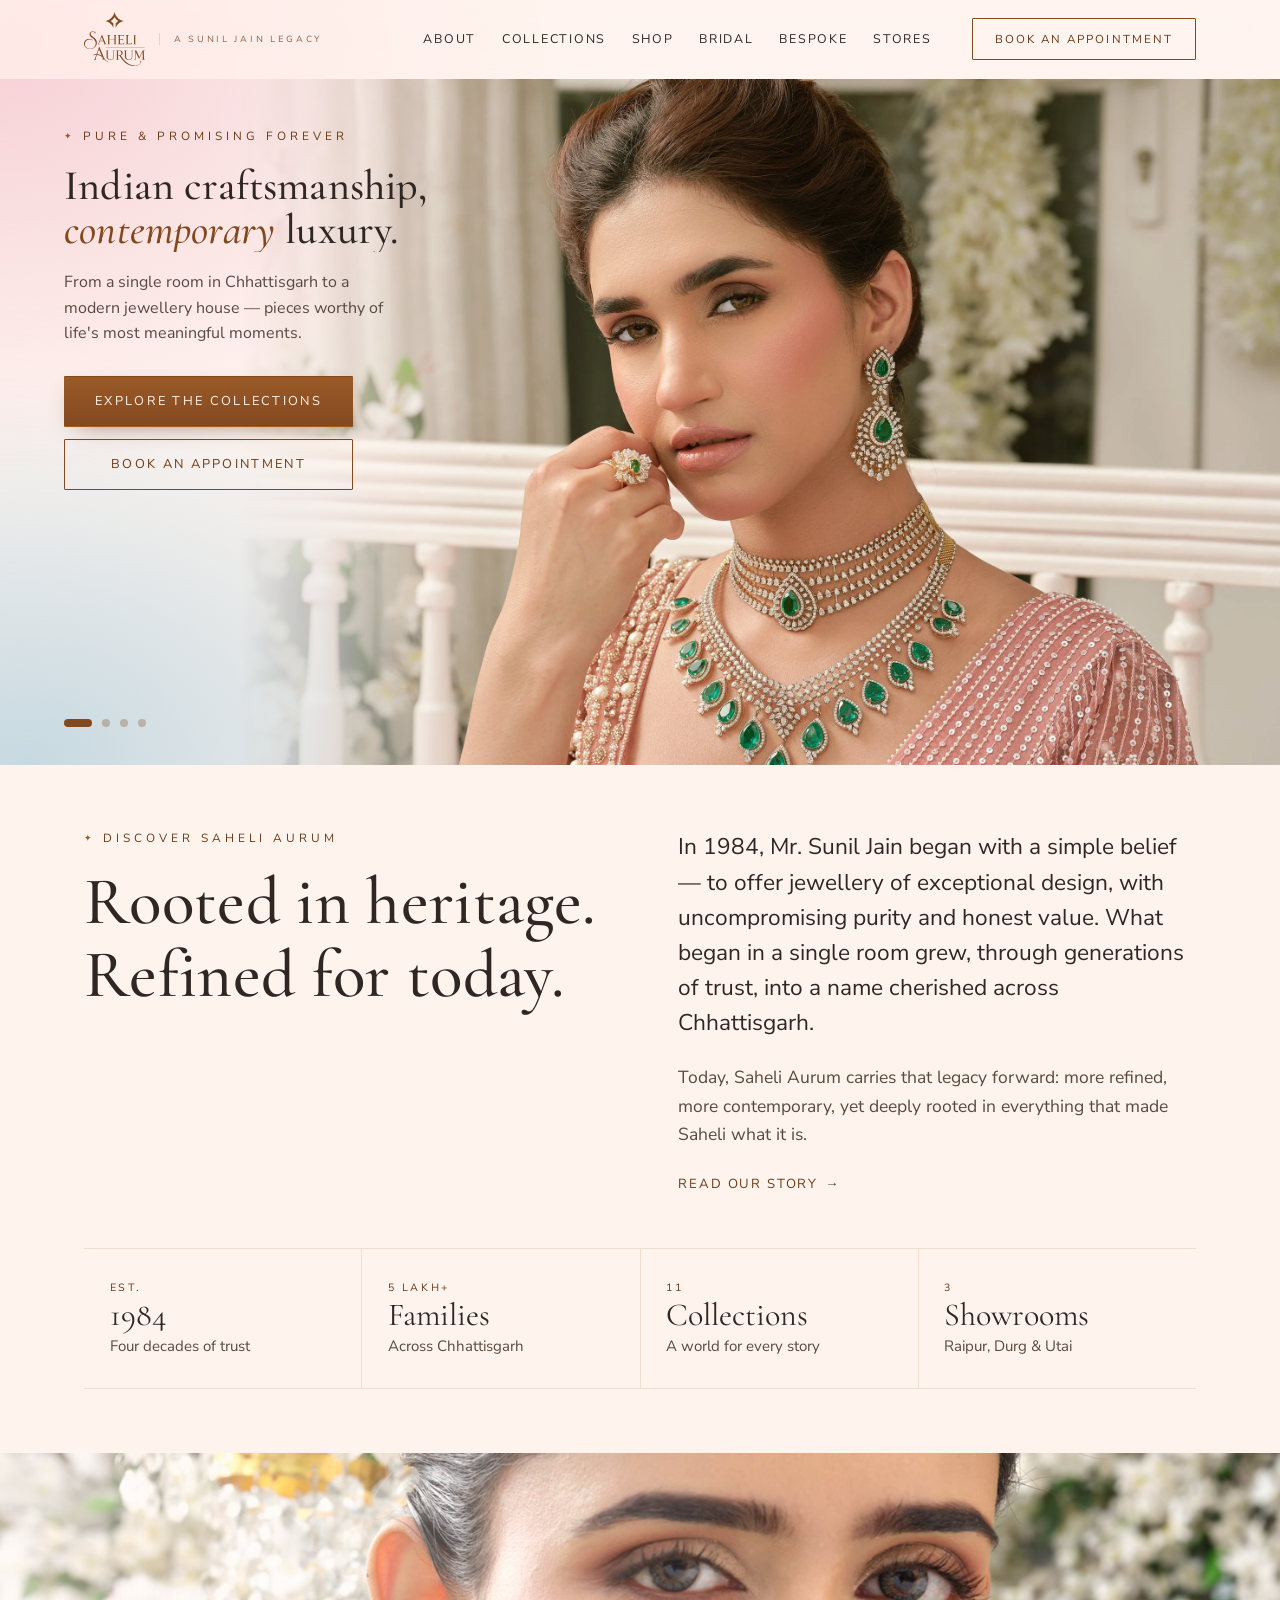
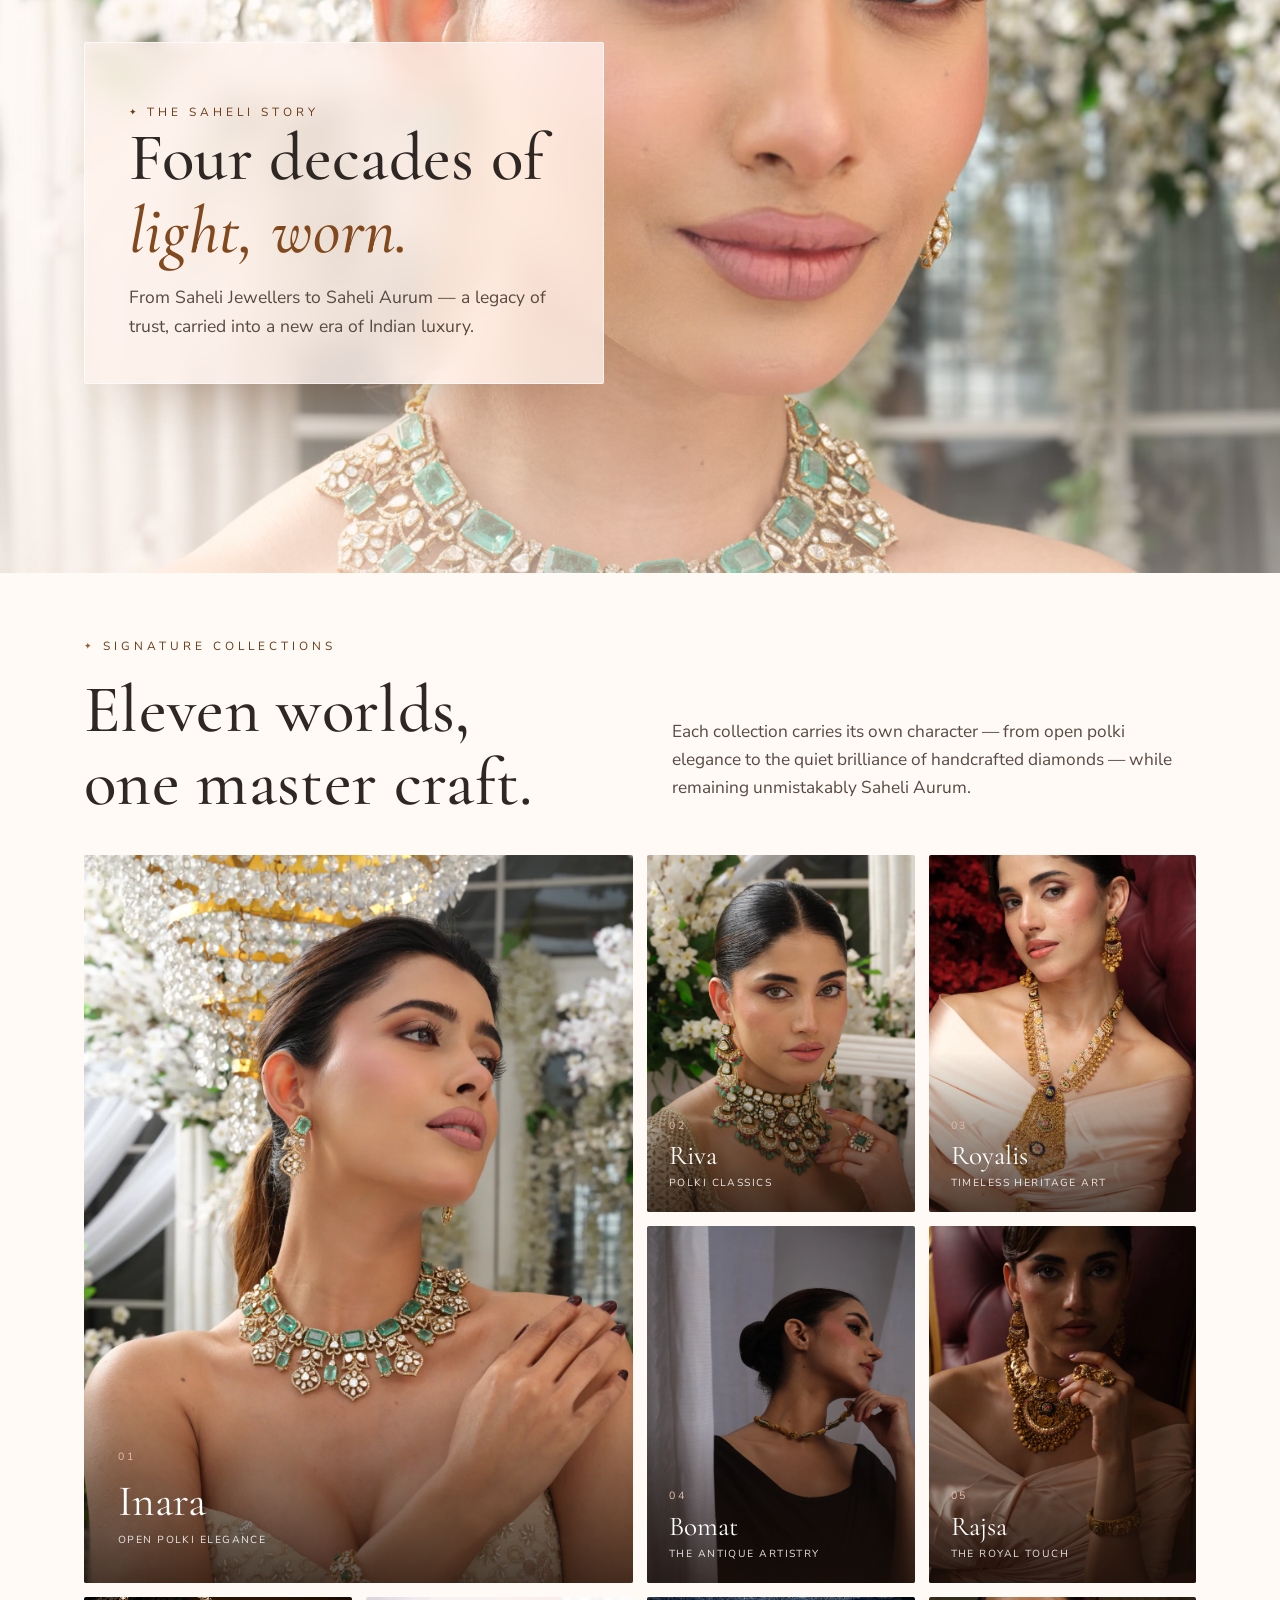
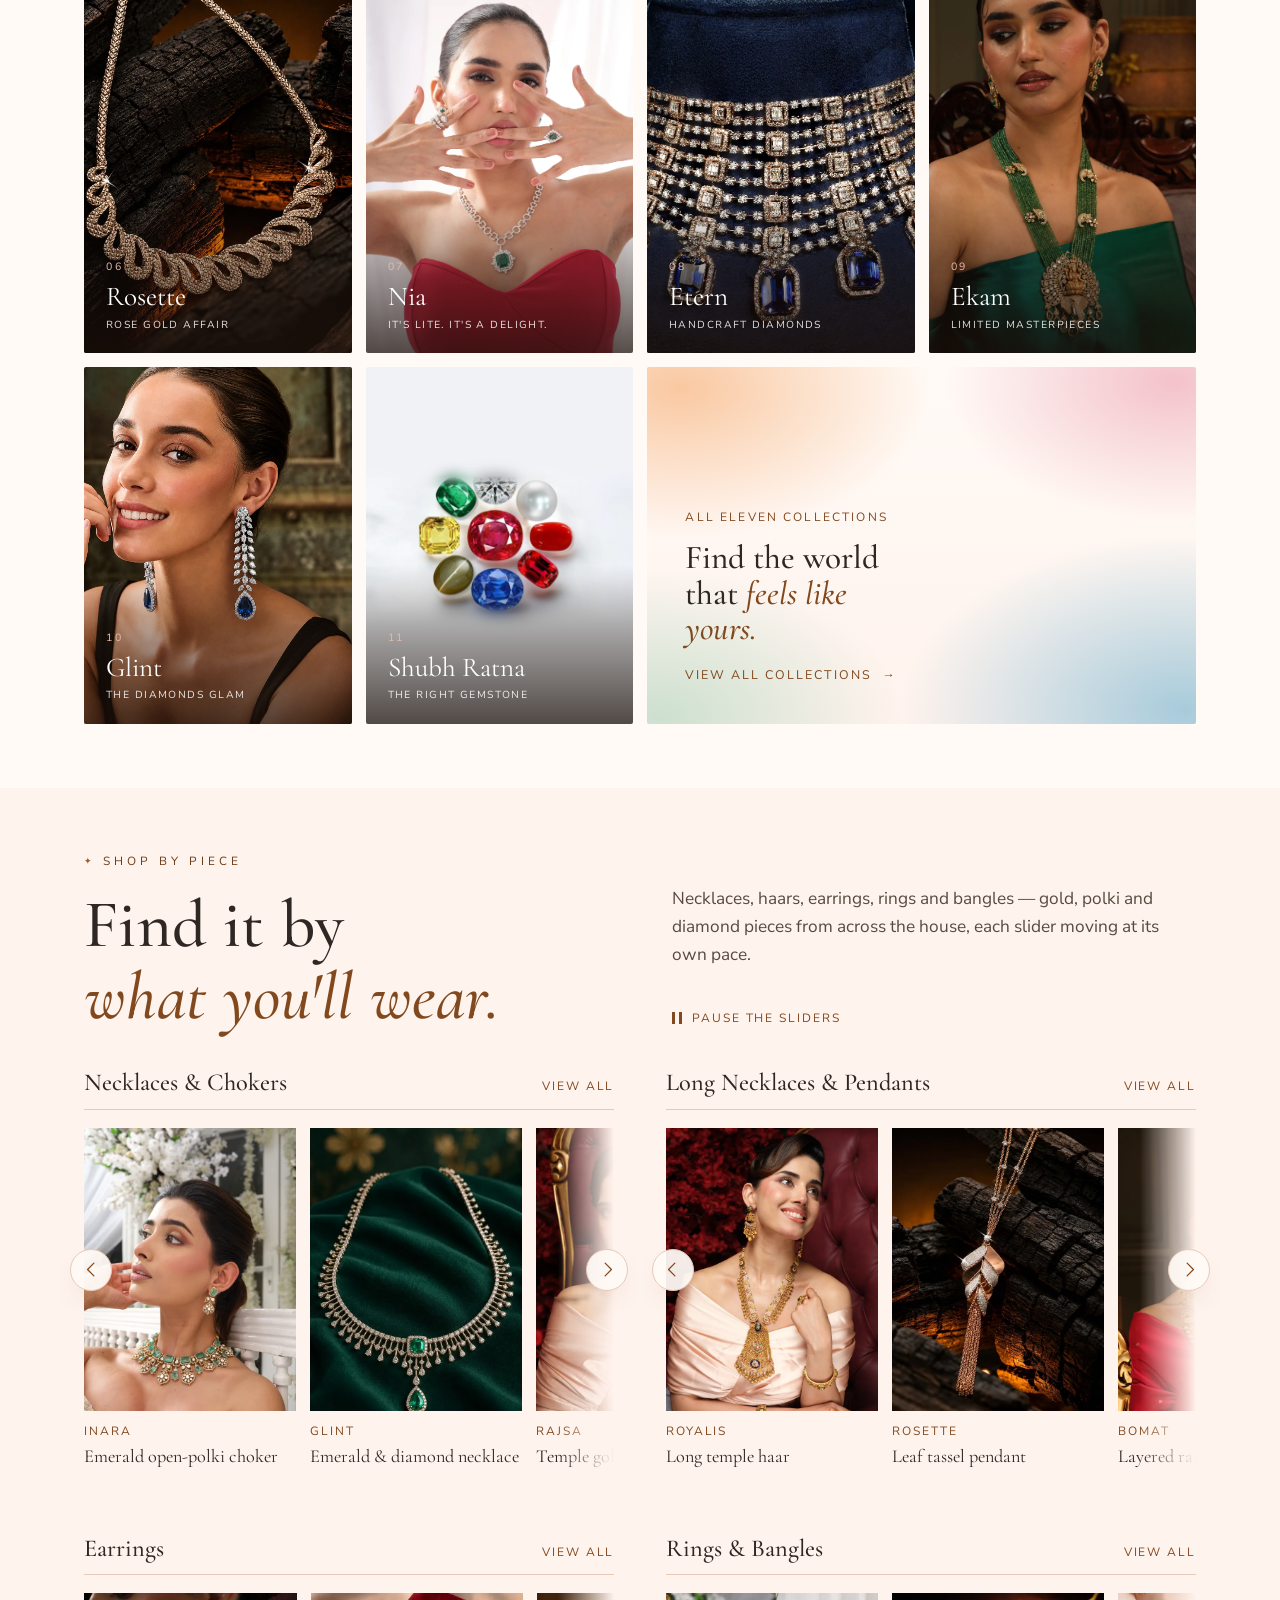
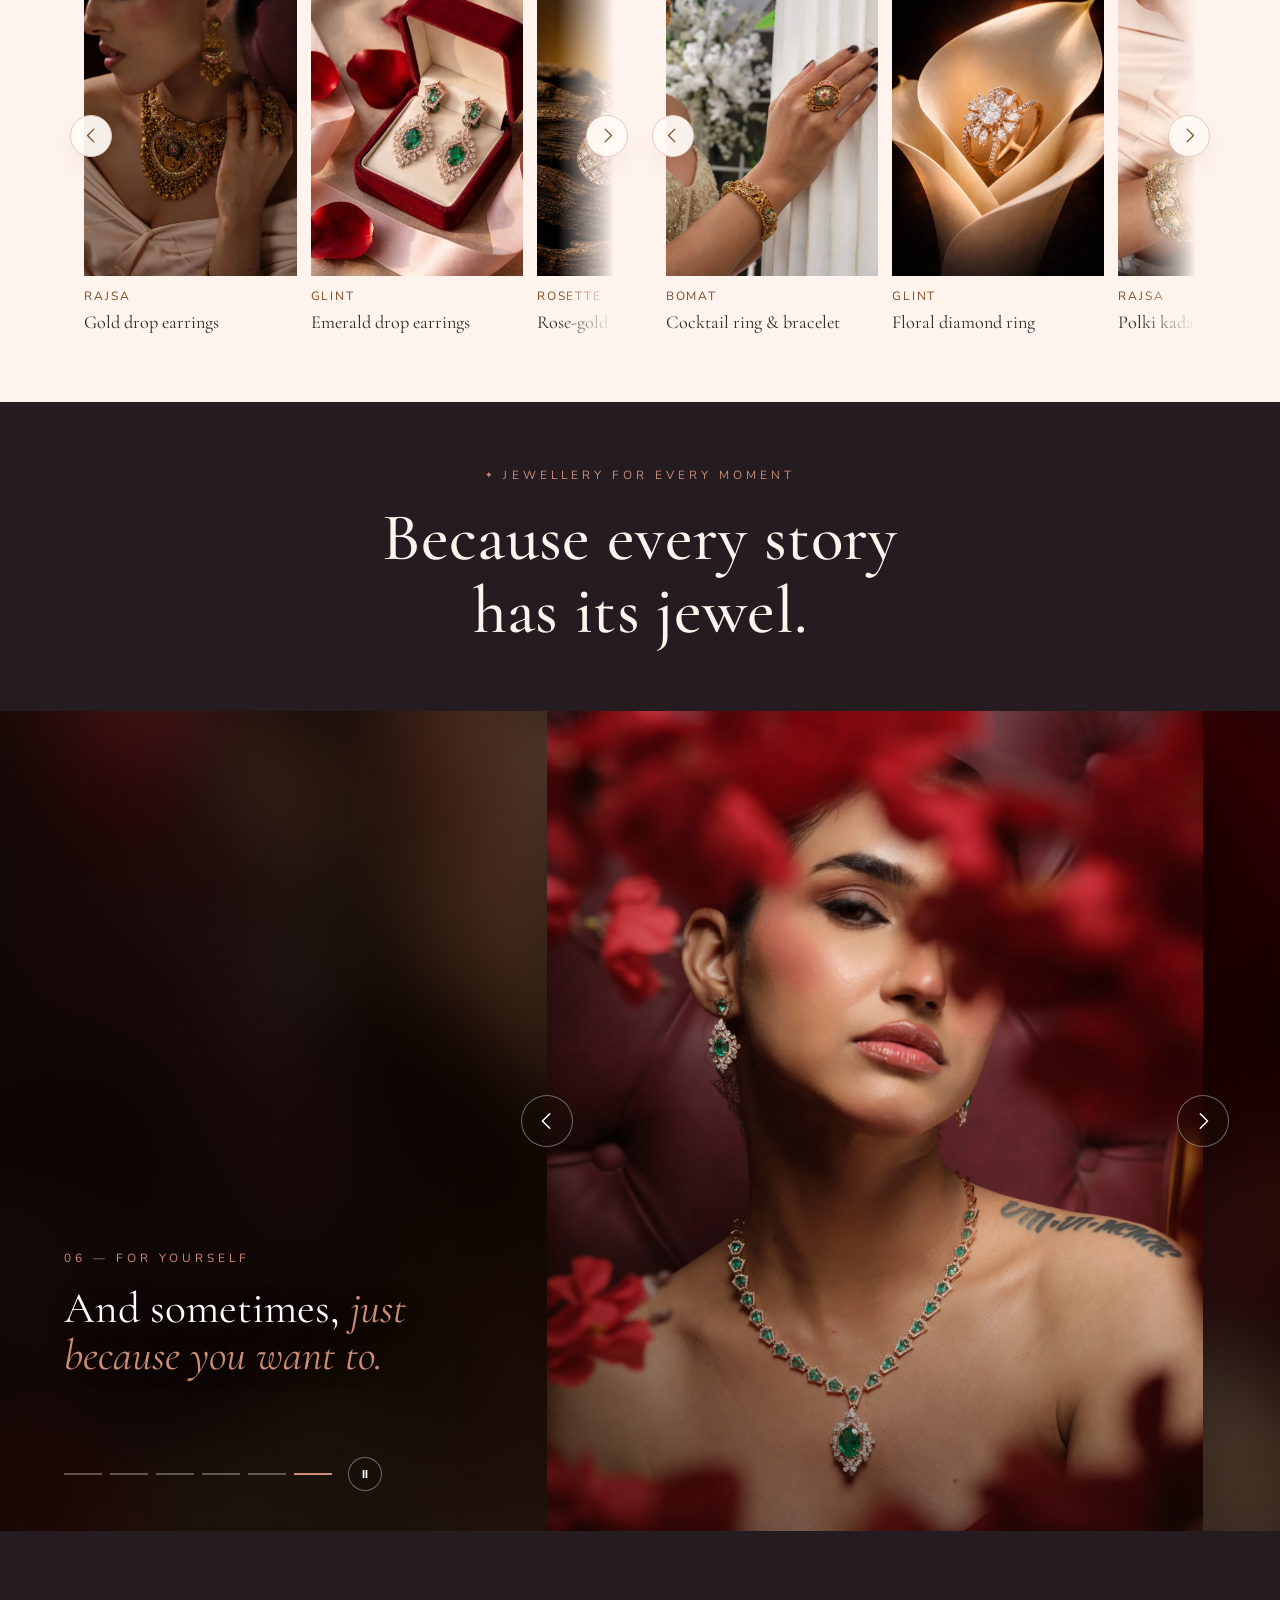
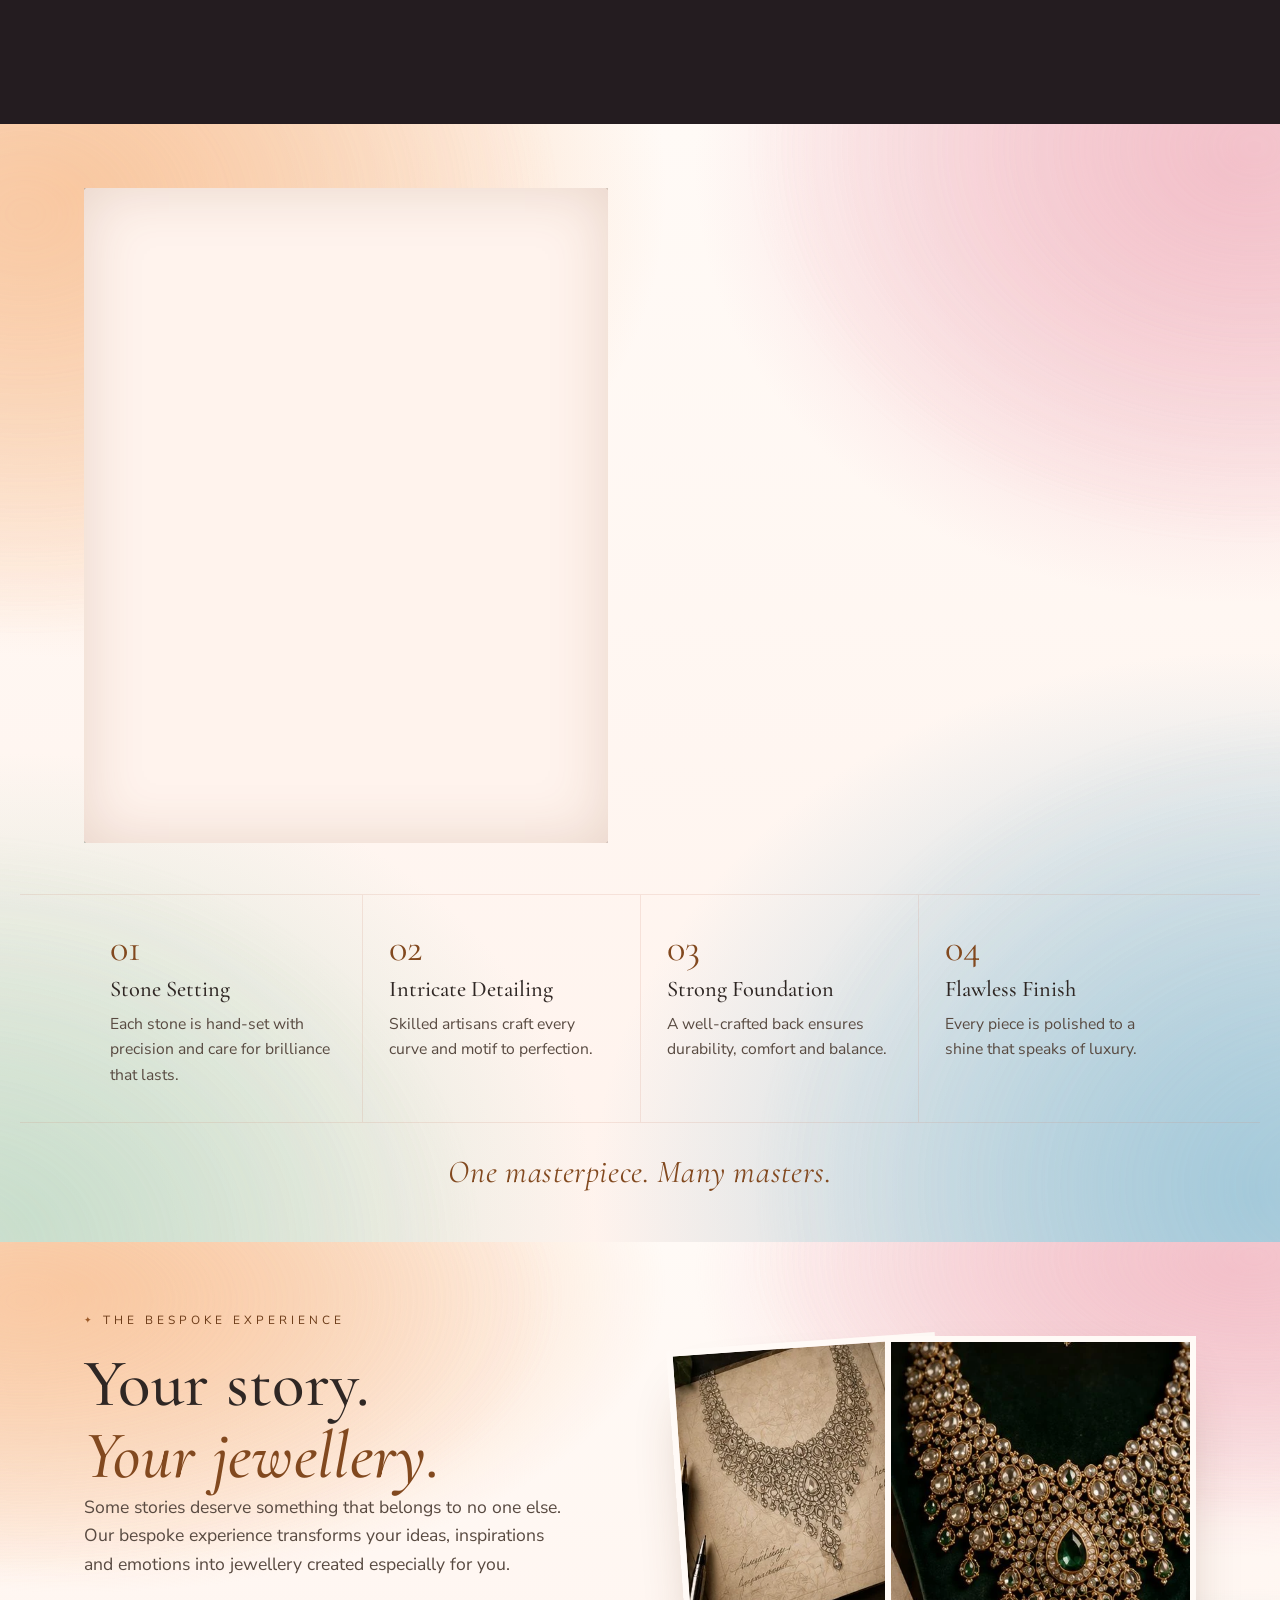
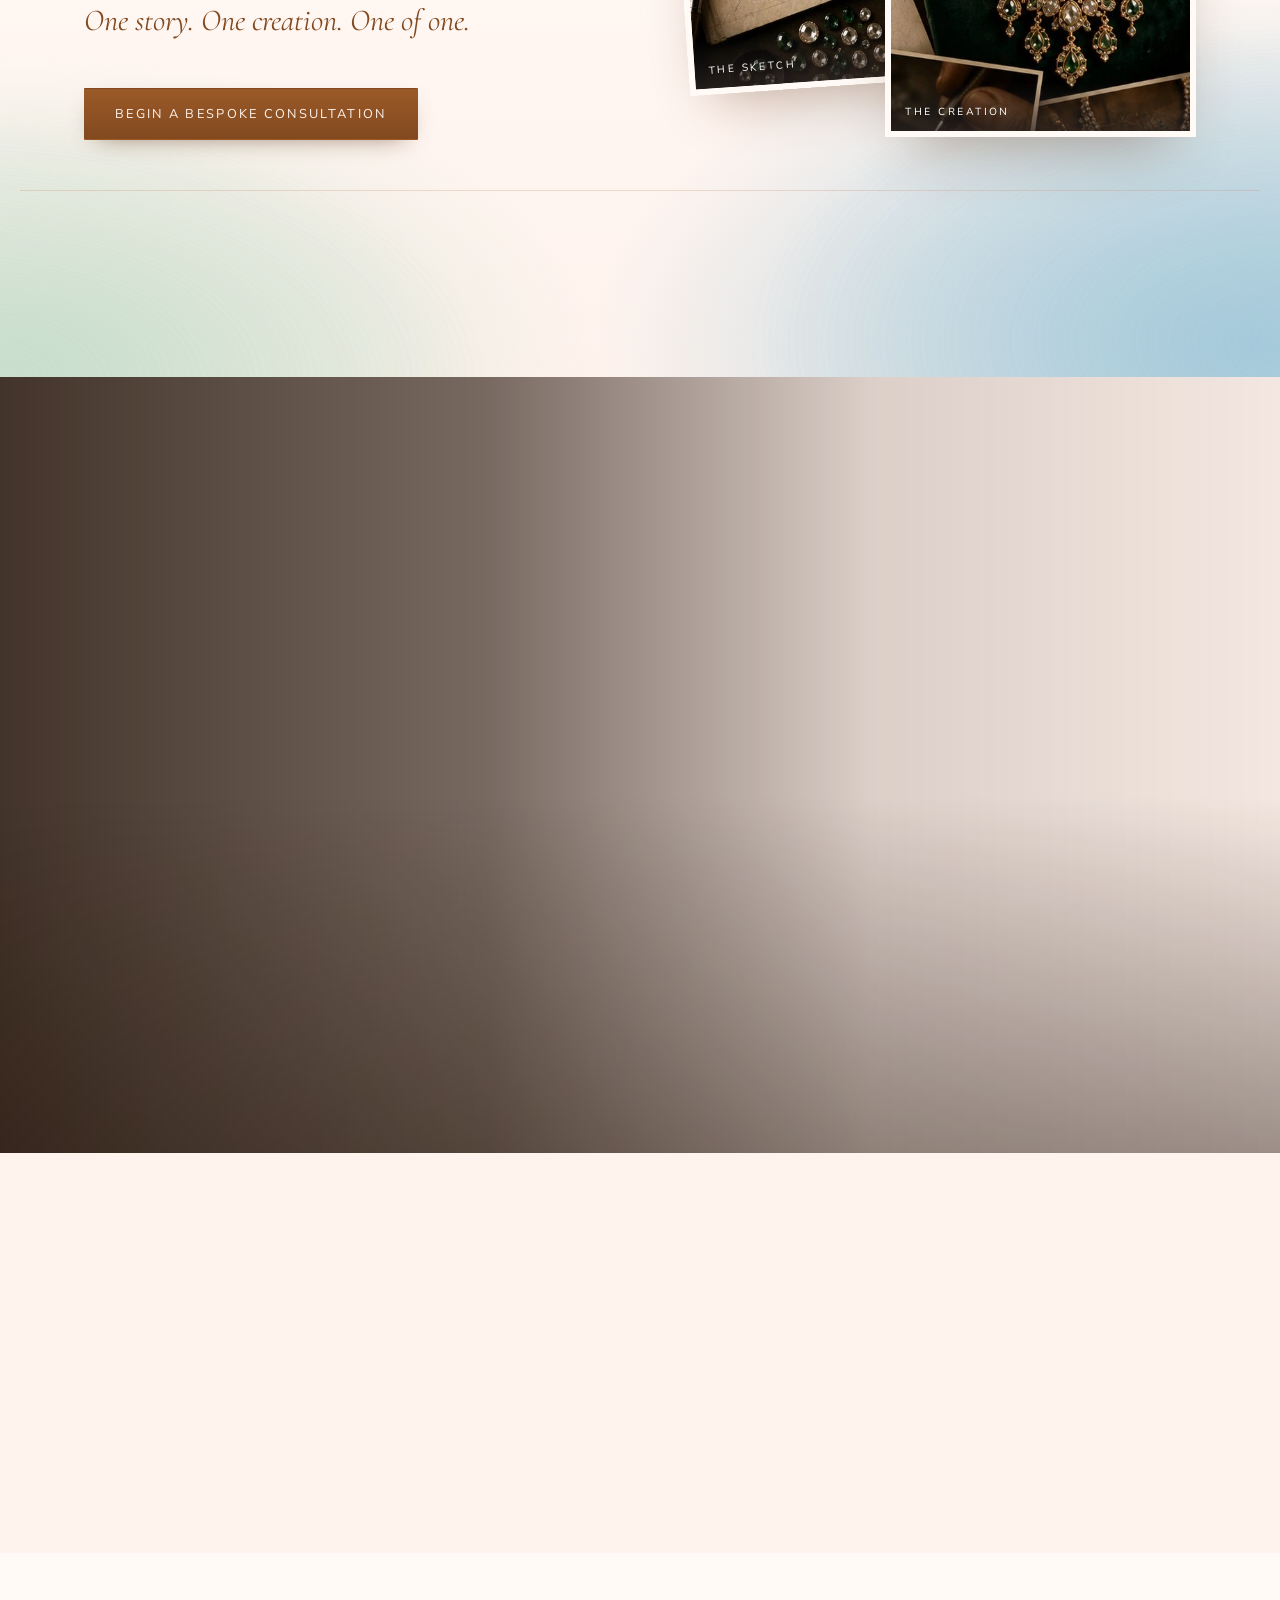
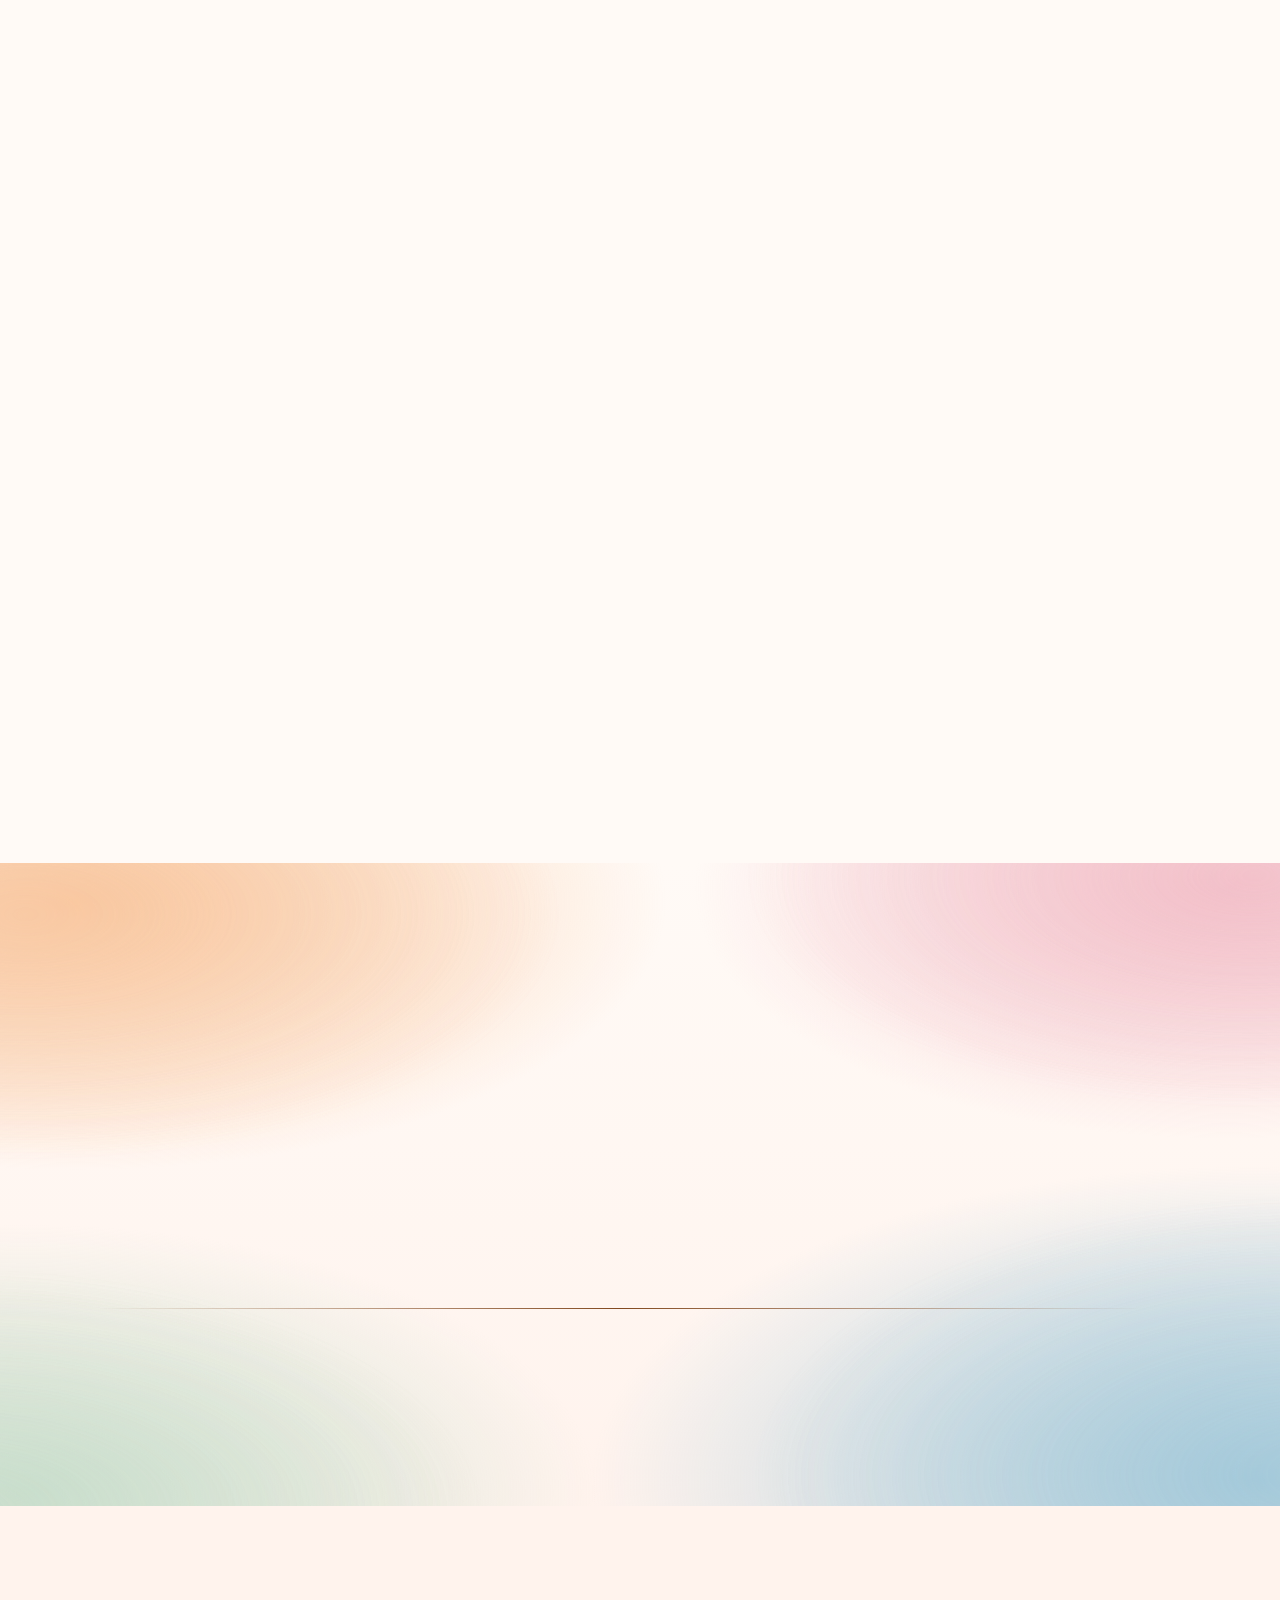
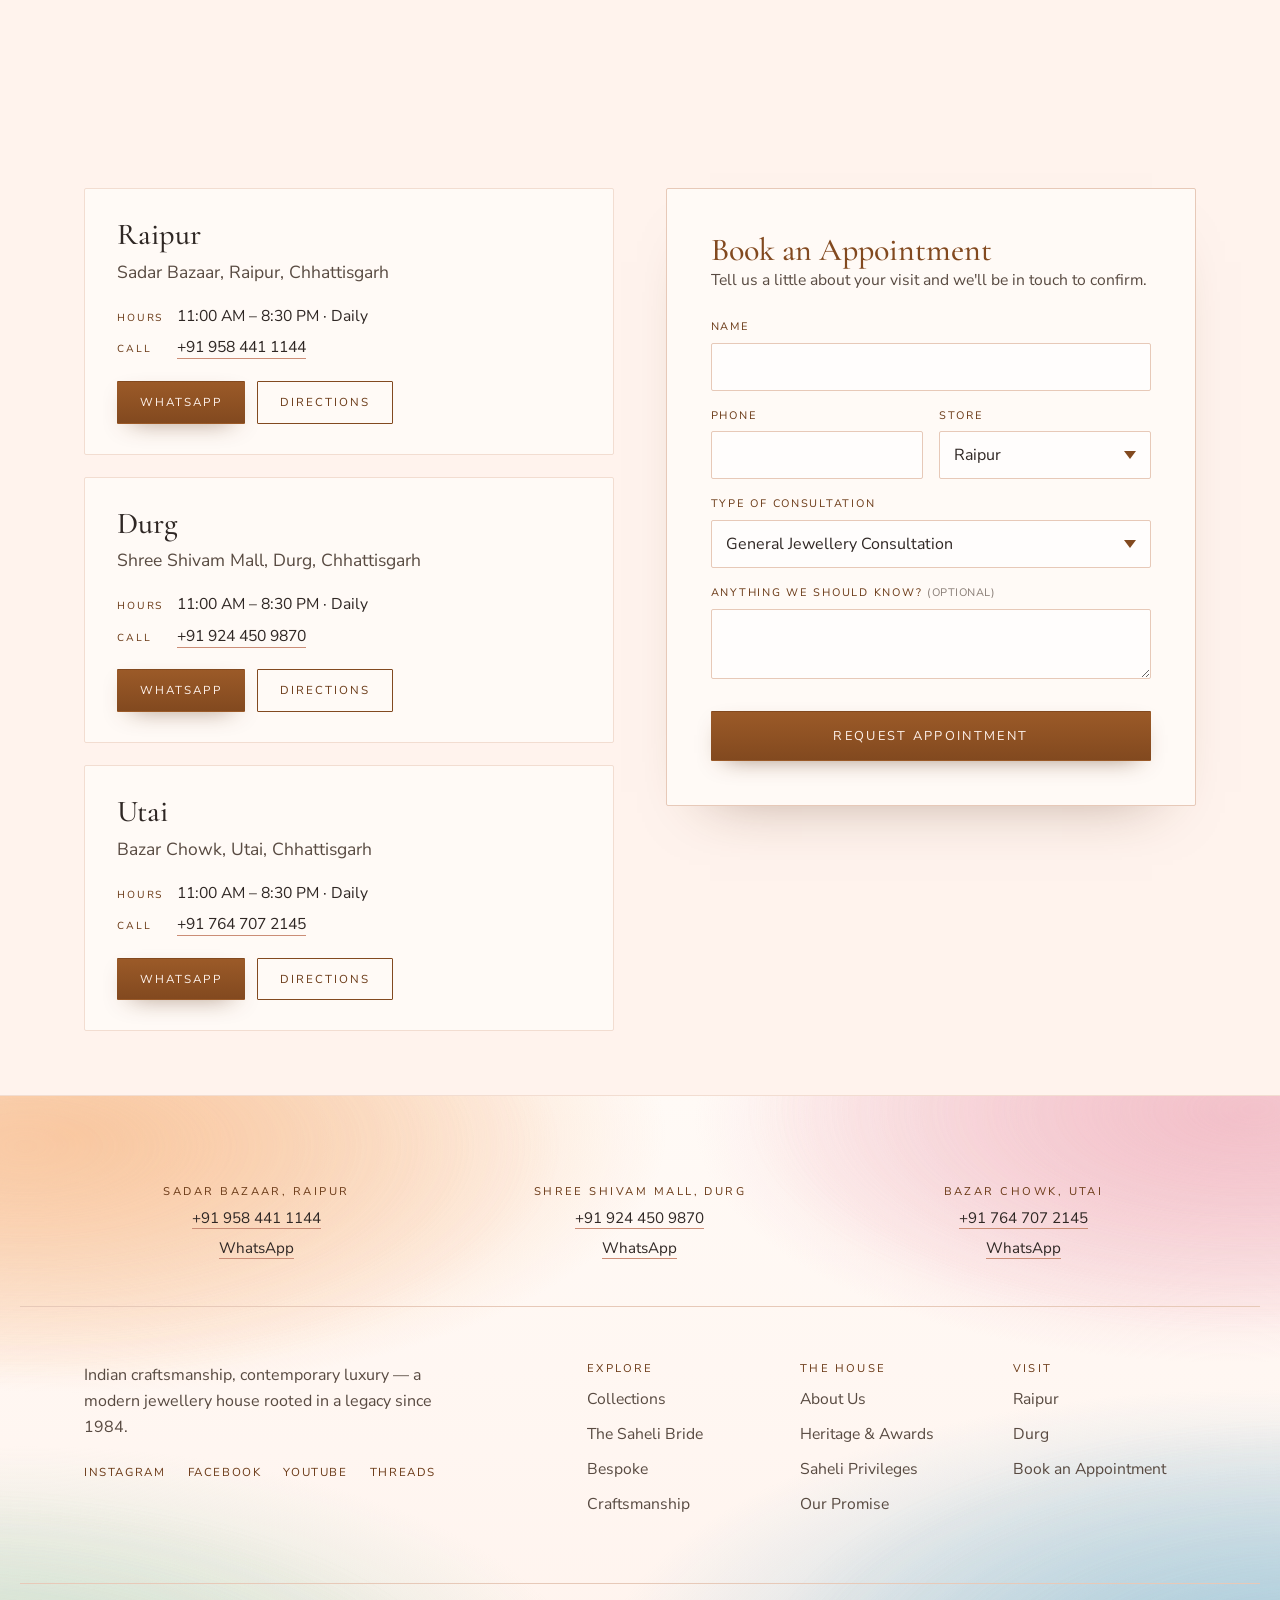
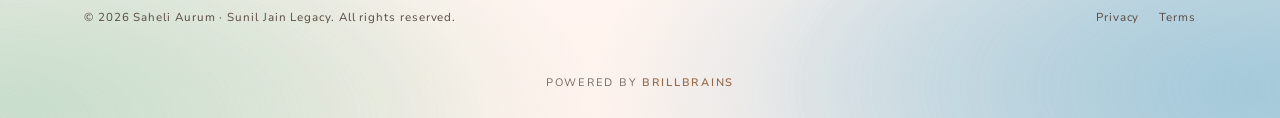
==== commit 0d5d0add: "Original-colour logo band, taller Shop banner, even collection grid - Collections ribbon: the 11 log" ====
--- a/index.html
+++ b/index.html
@@ -5,15 +5,15 @@
 <meta name="viewport" content="width=device-width, initial-scale=1.0" />
 <title>Saheli Aurum — Pure &amp; Promising Forever</title>
 <meta name="description" content="Saheli Aurum is a modern jewellery house rooted in a legacy since 1984 — where Indian craftsmanship meets contemporary luxury. Polki, diamond, gold, gemstone and bespoke jewellery. Raipur, Durg &amp; Utai." />
-<link rel="icon" type="image/svg+xml" href="assets/img/favicon.svg?v=24" />
+<link rel="icon" type="image/svg+xml" href="assets/img/favicon.svg?v=25" />
 <meta name="theme-color" content="#fff3ed" />
 <link rel="preconnect" href="https://fonts.googleapis.com" />
 <link rel="preconnect" href="https://fonts.gstatic.com" crossorigin />
 <link href="https://fonts.googleapis.com/css2?family=Cormorant+Garamond:ital,wght@0,400;0,500;0,600;1,400;1,500&family=Nunito+Sans:ital,opsz,wght@0,6..12,300;0,6..12,400;0,6..12,600;0,6..12,700;1,6..12,400&display=swap" rel="stylesheet" />
 <link rel="preload" as="image" href="assets/img/hero_model.webp" fetchpriority="high" />
-<link rel="stylesheet" href="assets/css/styles.css?v=24" />
-<link rel="stylesheet" href="assets/css/atelier.css?v=24" />
-<script src="assets/js/theme.js?v=24"></script>
+<link rel="stylesheet" href="assets/css/styles.css?v=25" />
+<link rel="stylesheet" href="assets/css/atelier.css?v=25" />
+<script src="assets/js/theme.js?v=25"></script>
 </head>
 <body>
 
@@ -27,7 +27,7 @@
     </button>
 
     <a class="brand" href="/" aria-label="Saheli Aurum home">
-      <img class="brand__logo" src="assets/img/logo-stack.svg?v=24" alt="Saheli Aurum" width="61" height="54" />
+      <img class="brand__logo" src="assets/img/logo-stack.svg?v=25" alt="Saheli Aurum" width="61" height="54" />
       <span class="brand__legacy">A&nbsp;Sunil&nbsp;Jain&nbsp;Legacy</span>
     </a>
 
@@ -160,9 +160,9 @@
   <!-- BRAND FILM -->
   <section class="filmband" id="film" aria-label="The Saheli story in motion">
     <div class="filmband__media">
-      <video autoplay muted loop playsinline preload="metadata" poster="assets/video/brand-film-poster.webp?v=24">
-        <source src="assets/video/brand-film.webm?v=24" type="video/webm" />
-        <source src="assets/video/brand-film.mp4?v=24" type="video/mp4" />
+      <video autoplay muted loop playsinline preload="metadata" poster="assets/video/brand-film-poster.webp?v=25">
+        <source src="assets/video/brand-film.webm?v=25" type="video/webm" />
+        <source src="assets/video/brand-film.mp4?v=25" type="video/mp4" />
       </video>
       <div class="filmband__scrim"></div>
     </div>
@@ -230,10 +230,12 @@
         <img src="assets/img/shubh_ratna.webp" alt="Shubh Ratna gemstone jewellery" loading="lazy" />
         <span class="colgrid__cap"><span class="colgrid__no">11</span><span class="colgrid__name">Shubh Ratna</span><span class="colgrid__tag">The Right Gemstone</span></span>
       </a>
-    </div>
-
-    <div class="wrap center">
-      <a class="btn btn--outline reveal" href="collections">View all collections</a>
+      <!-- closes the last row, so the grid ends square at every width -->
+      <a class="colgrid__more" href="collections">
+        <span class="colgrid__more-k">All eleven collections</span>
+        <span class="colgrid__more-t">Find the world that <em>feels like yours.</em></span>
+        <span class="colgrid__more-cta">View all collections <span aria-hidden="true">→</span></span>
+      </a>
     </div>
   </section>
 
@@ -700,6 +702,6 @@
   <div class="site-footer__credit"><a href="https://brillbrainsconsultants.com/" target="_blank" rel="noopener">Powered by <strong>BrillBrains</strong></a></div>
 </footer>
 
-<script src="assets/js/main.js?v=24"></script>
+<script src="assets/js/main.js?v=25"></script>
 </body>
 </html>
--- a/assets/css/styles.css
+++ b/assets/css/styles.css
@@ -951,6 +951,23 @@
 .colgrid__item:hover .colgrid__name{transform:translateX(4px)}
 .colgrid__item--feature .colgrid__name{font-size:clamp(2.2rem,3.4vw,3.2rem)}
 .colgrid__tag{font-family:var(--f-ui);font-size:.64rem;letter-spacing:.14em;text-transform:uppercase;color:rgba(255,255,255,.86)}
+/* the caption carries its own shade (the tile's ::after is taken by the sheen),
+   so white labels stay legible on pale plates like Shubh Ratna and Nia */
+.colgrid__item .colgrid__cap{padding-top:64px;background:linear-gradient(0deg,rgba(28,16,10,.74) 0%,rgba(28,16,10,.38) 52%,rgba(28,16,10,0) 100%)}
+/* the closing tile: eleven collections + a feature tile leave a gap in the
+   last row, so this fills it (2 cells on 4 or 2 columns, 1 cell on 3) */
+.colgrid__more{grid-column:span 2;position:relative;overflow:hidden;display:flex;flex-direction:column;justify-content:flex-end;gap:12px;
+  min-height:220px;padding:clamp(24px,3vw,40px);border-radius:2px;text-decoration:none;color:var(--ink);background:var(--opal-ground)}
+.colgrid__more-k{font-family:var(--f-ui);font-size:.75rem;letter-spacing:.18em;text-transform:uppercase;color:var(--mahogany)}
+.colgrid__more-t{font-family:var(--f-display);font-weight:500;font-size:clamp(1.8rem,2.6vw,2.6rem);line-height:1.08;max-width:14ch}
+.colgrid__more-t em{color:var(--mahogany)}
+.colgrid__more-cta{display:inline-flex;align-items:center;gap:10px;margin-top:6px;font-family:var(--f-ui);font-size:.78rem;
+  letter-spacing:.16em;text-transform:uppercase;color:var(--mahogany)}
+.colgrid__more-cta span{transition:transform .4s var(--ease)}
+.colgrid__more:hover .colgrid__more-cta span{transform:translateX(5px)}
+.colgrid__more:focus-visible{outline:2px solid var(--mahogany);outline-offset:3px}
+@media (max-width:1080px){.colgrid__more{grid-column:span 1}}
+@media (max-width:620px){.colgrid__more{grid-column:span 2}}
 
 /* ---- Brand film band ---- */
 /* The film now reads light and luminous, so the copy sits on a frosted
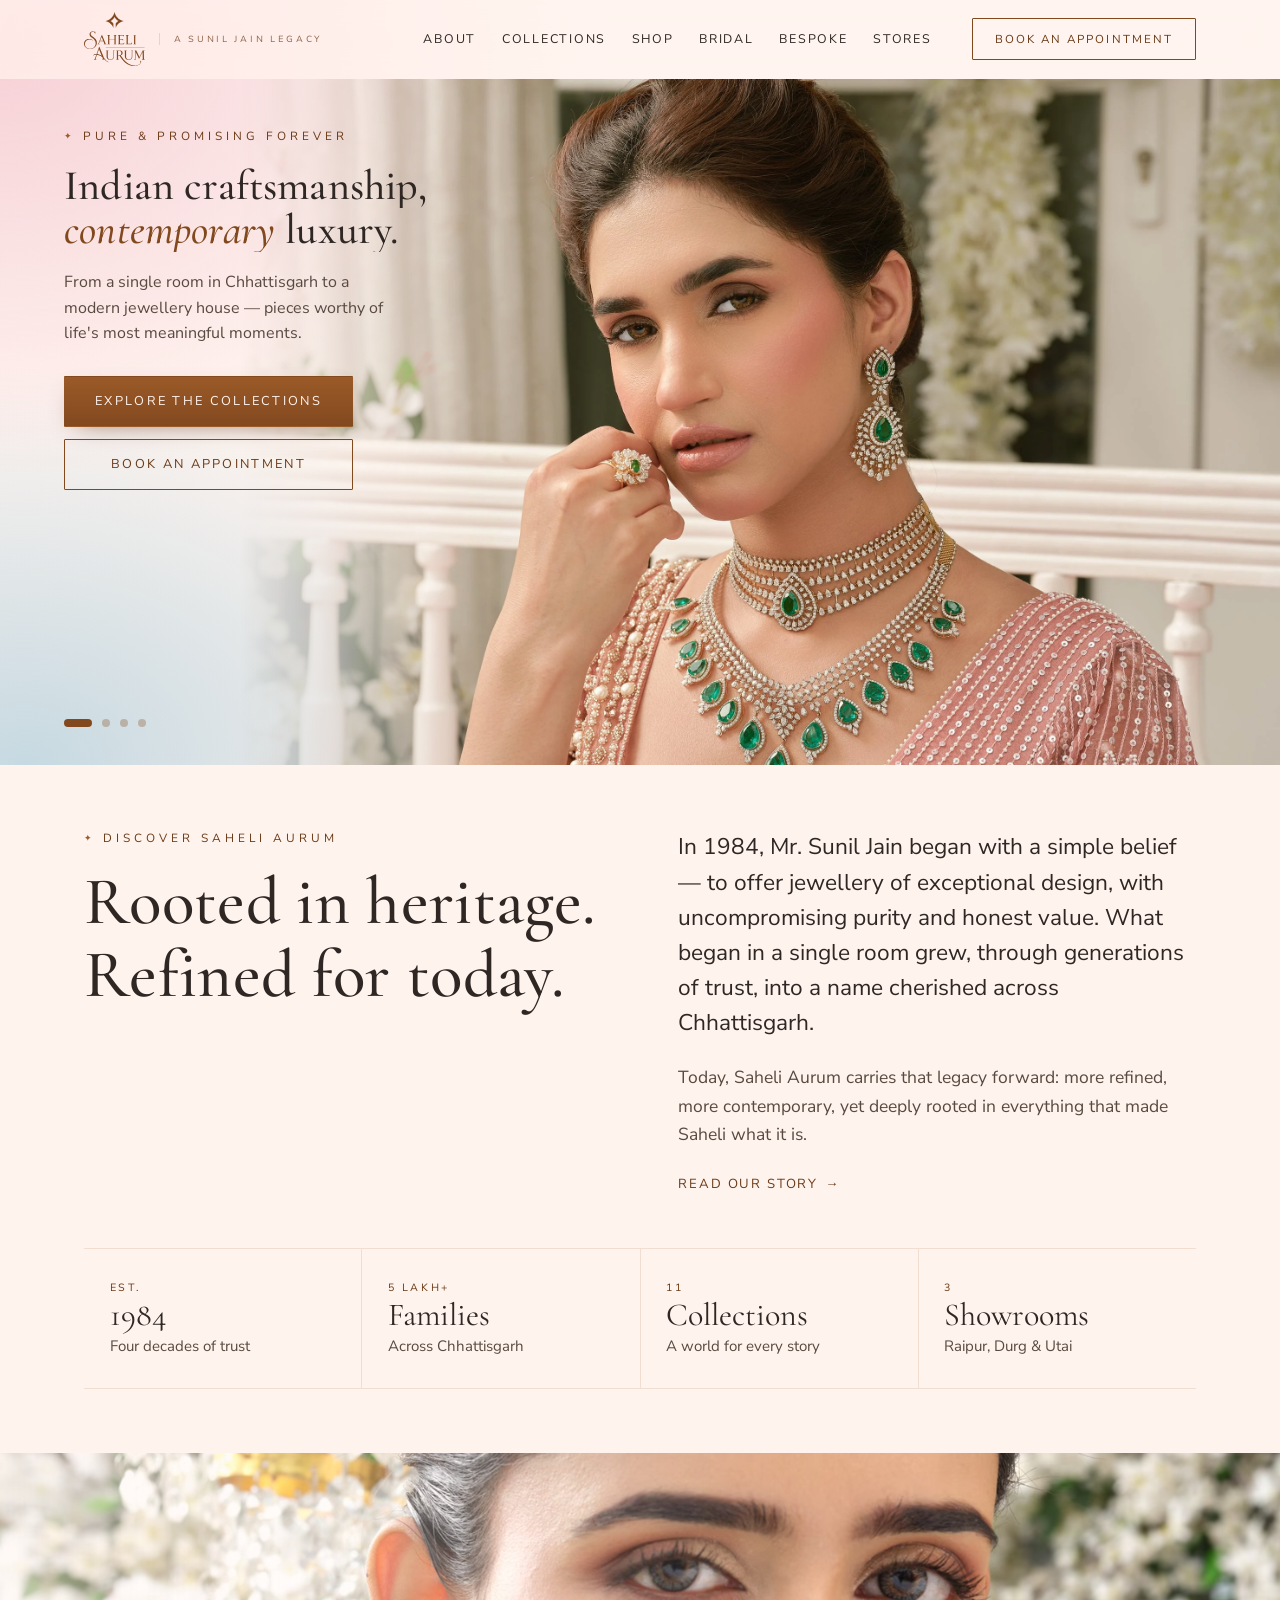
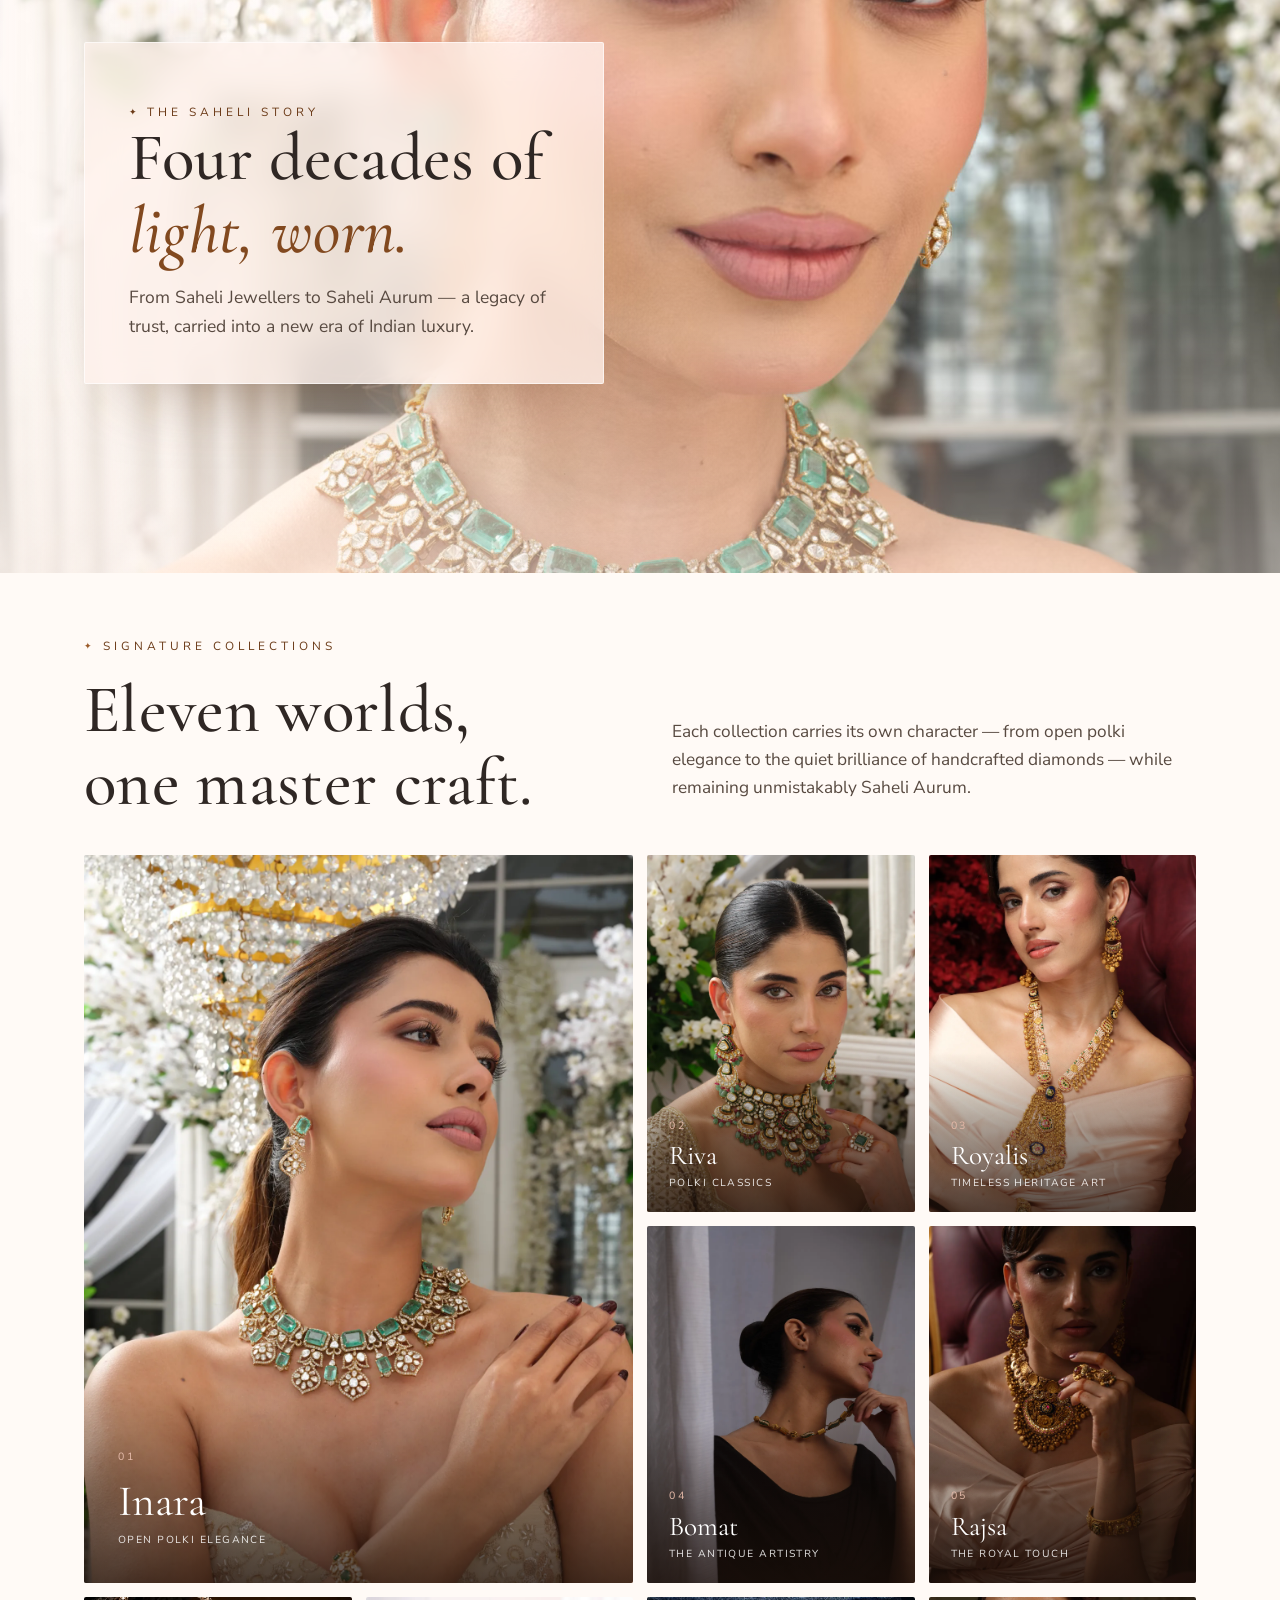
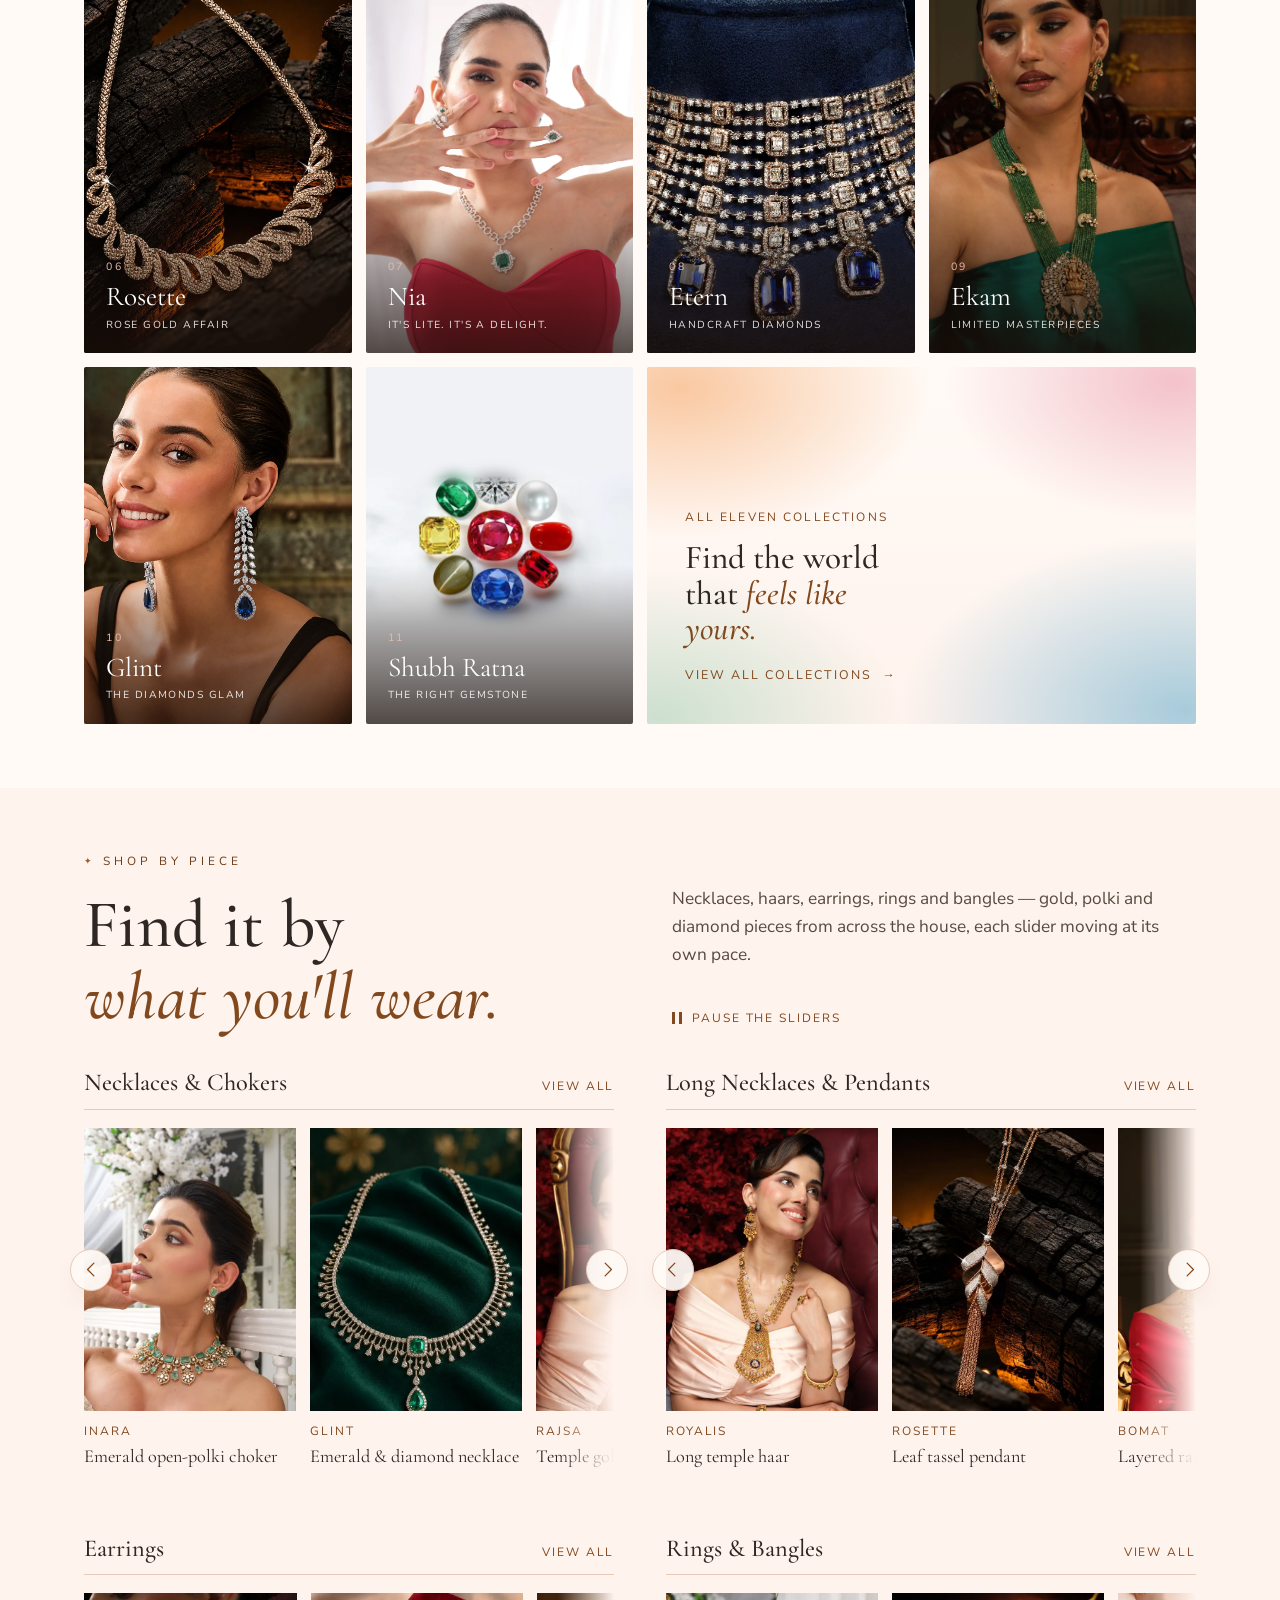
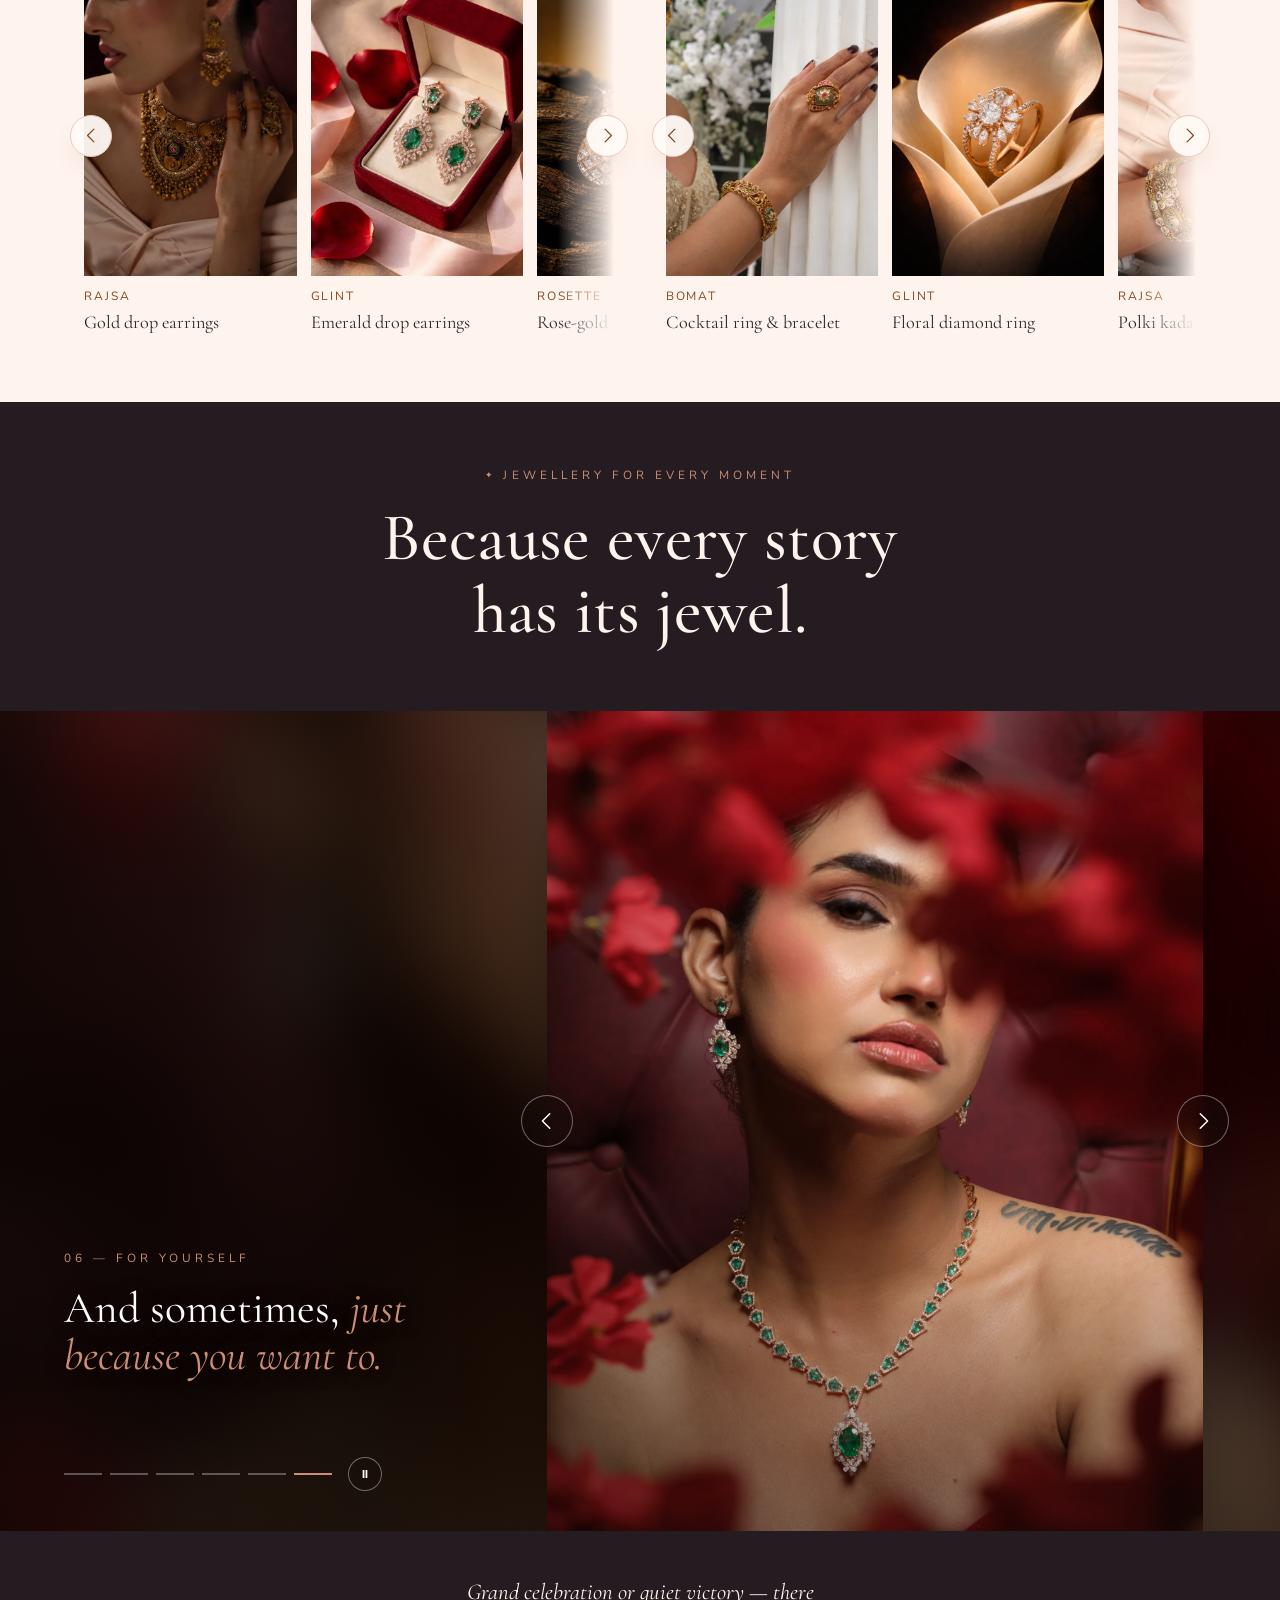
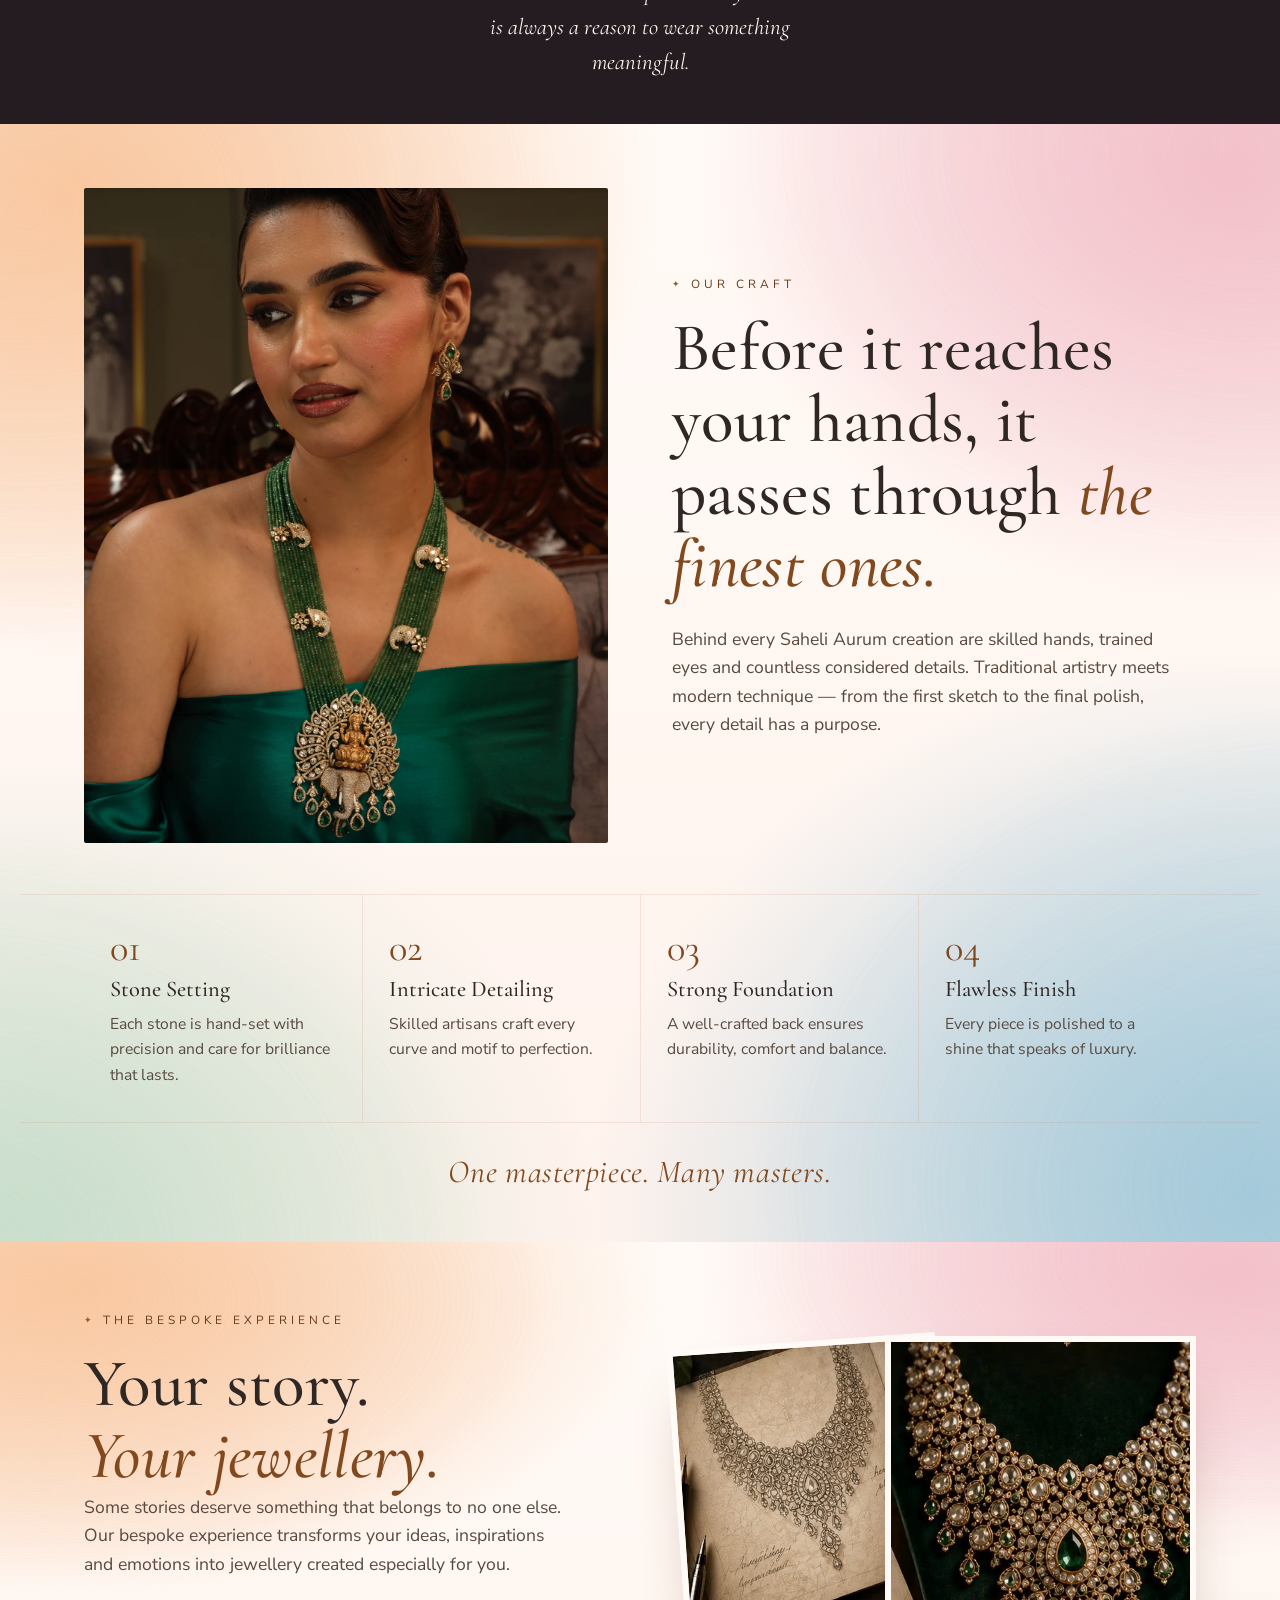
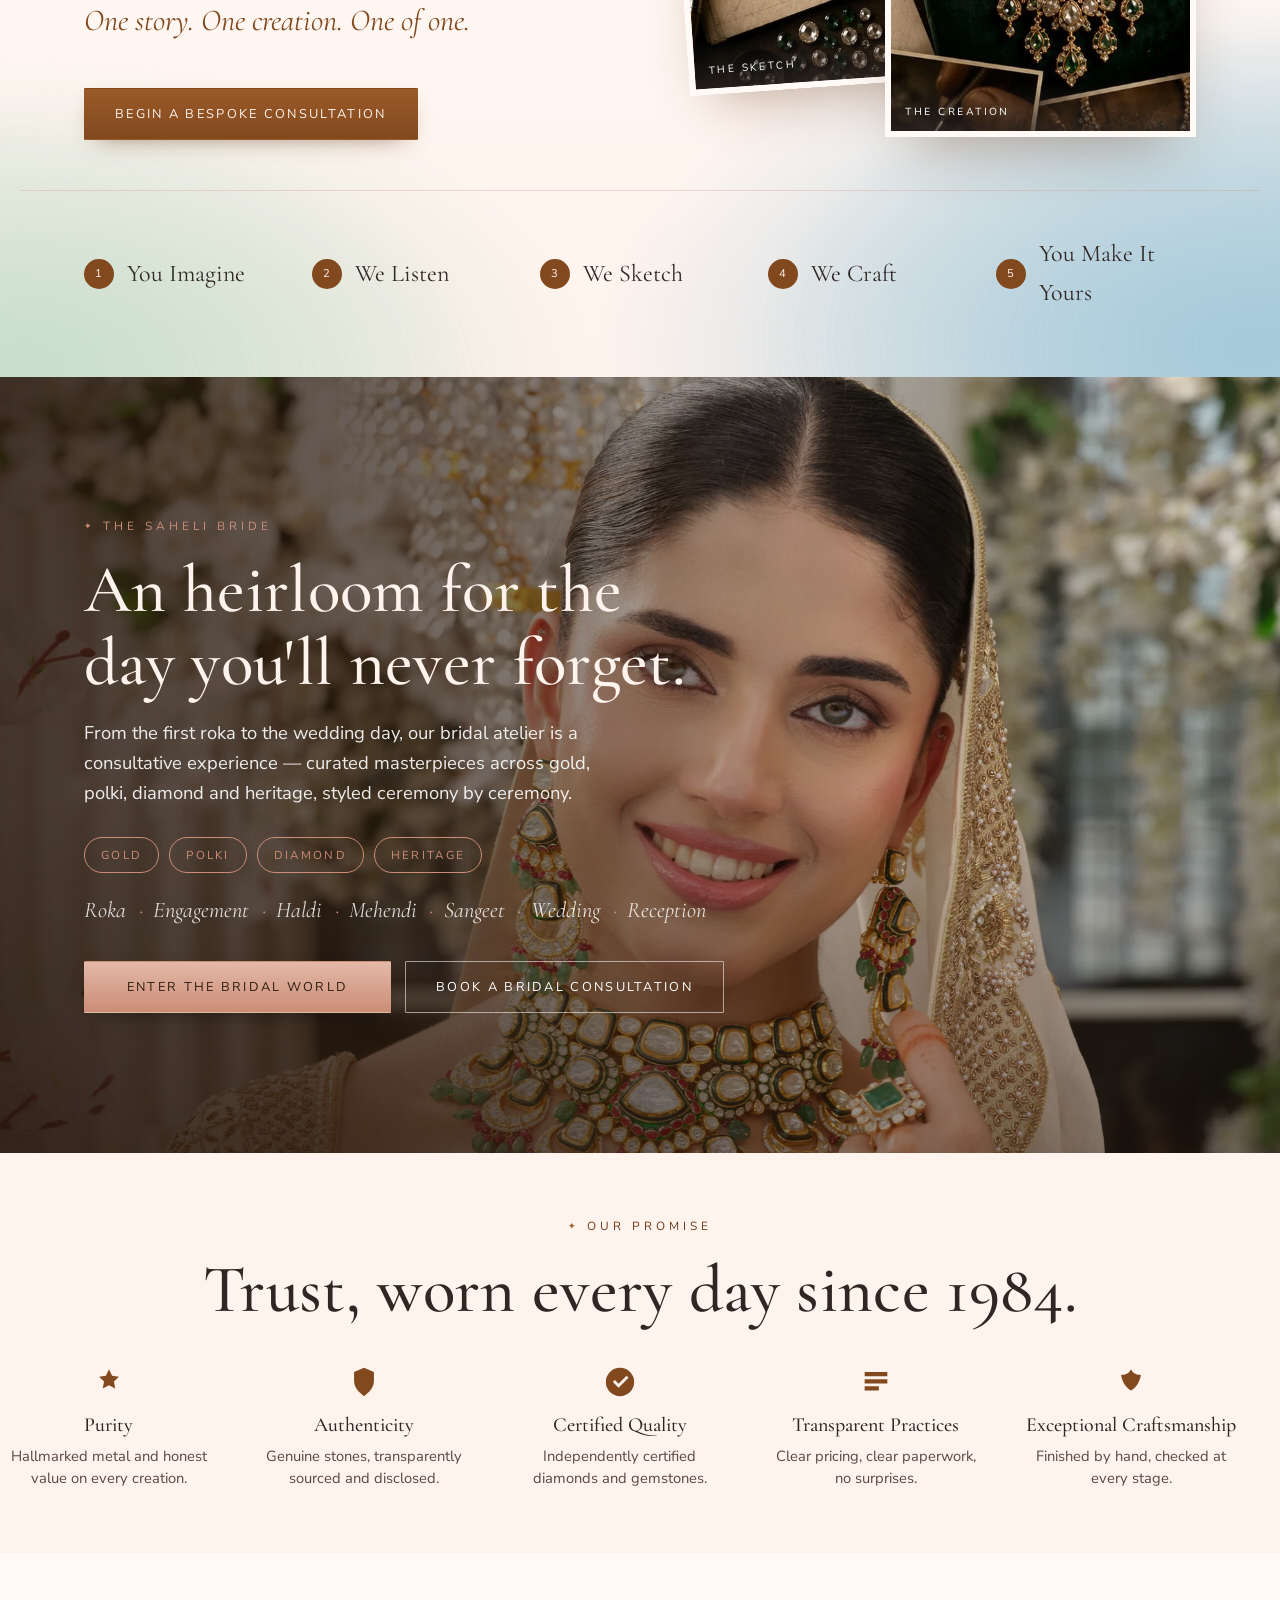
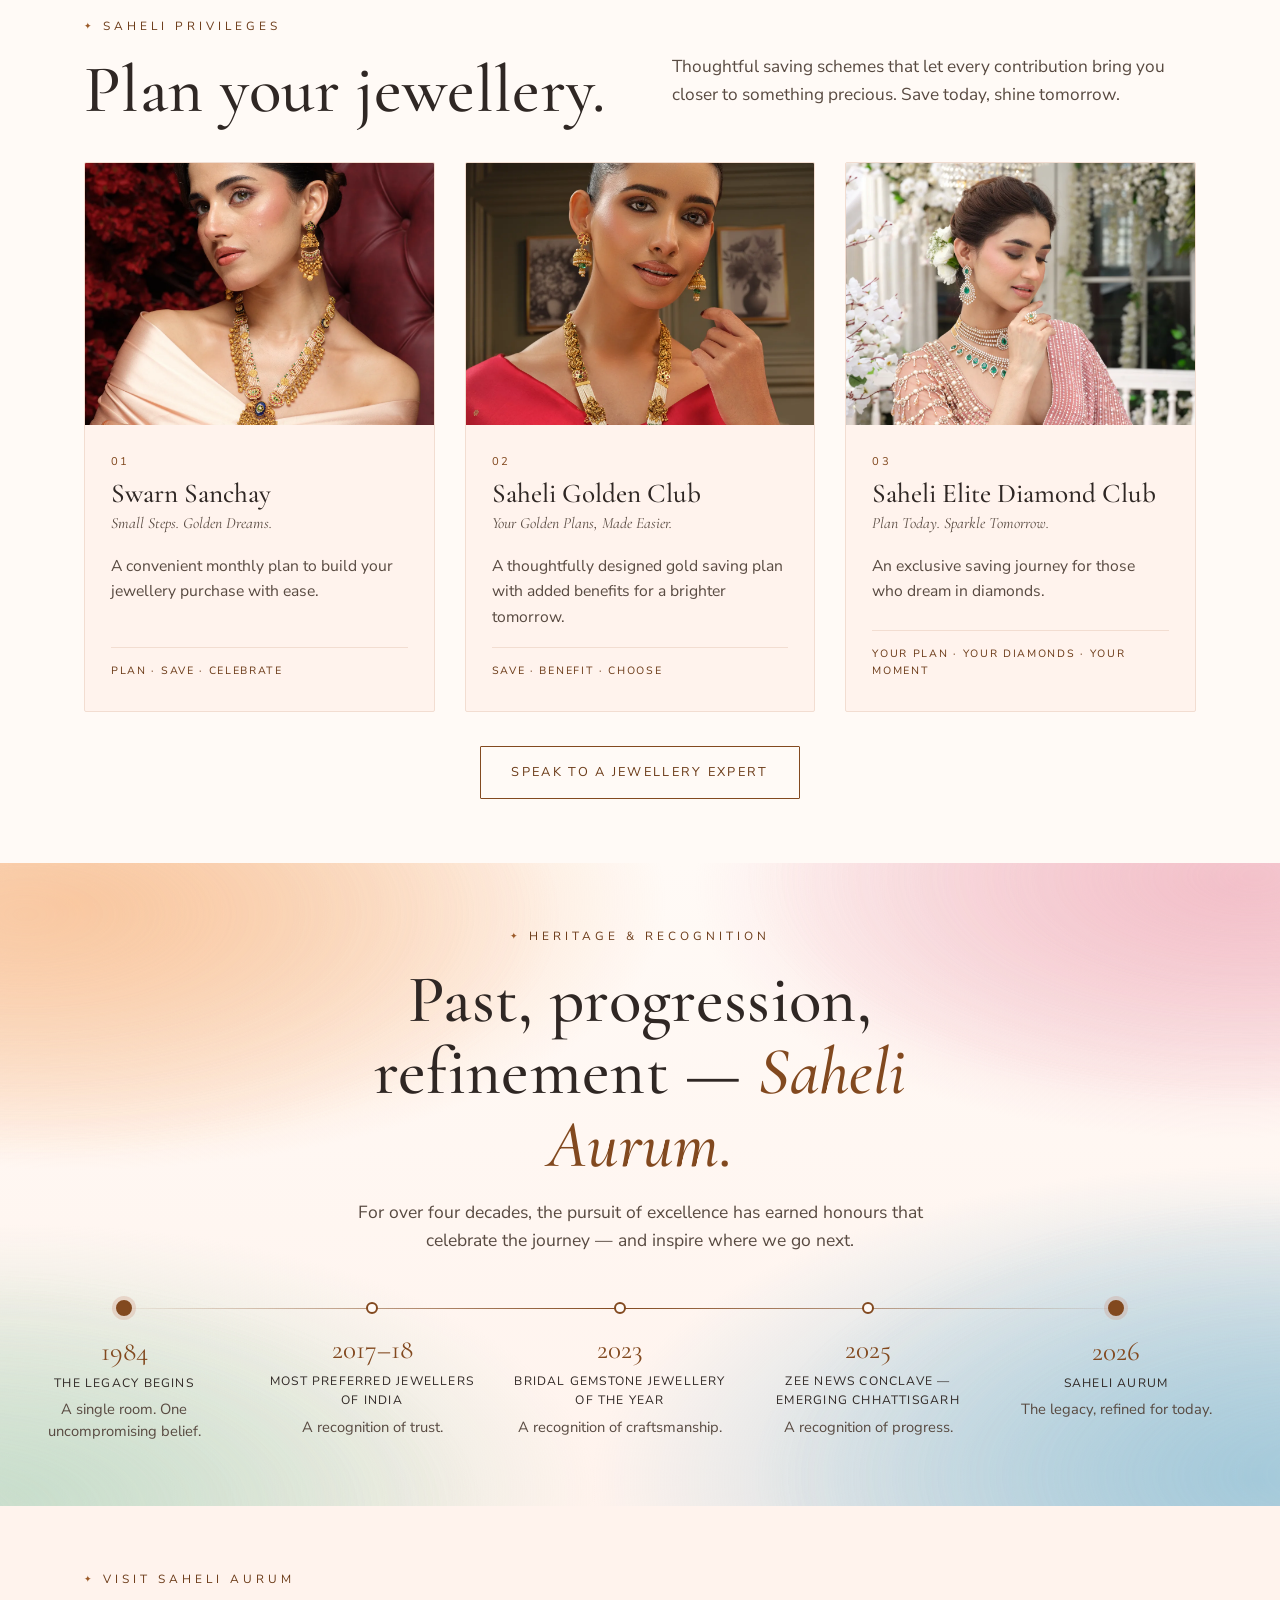
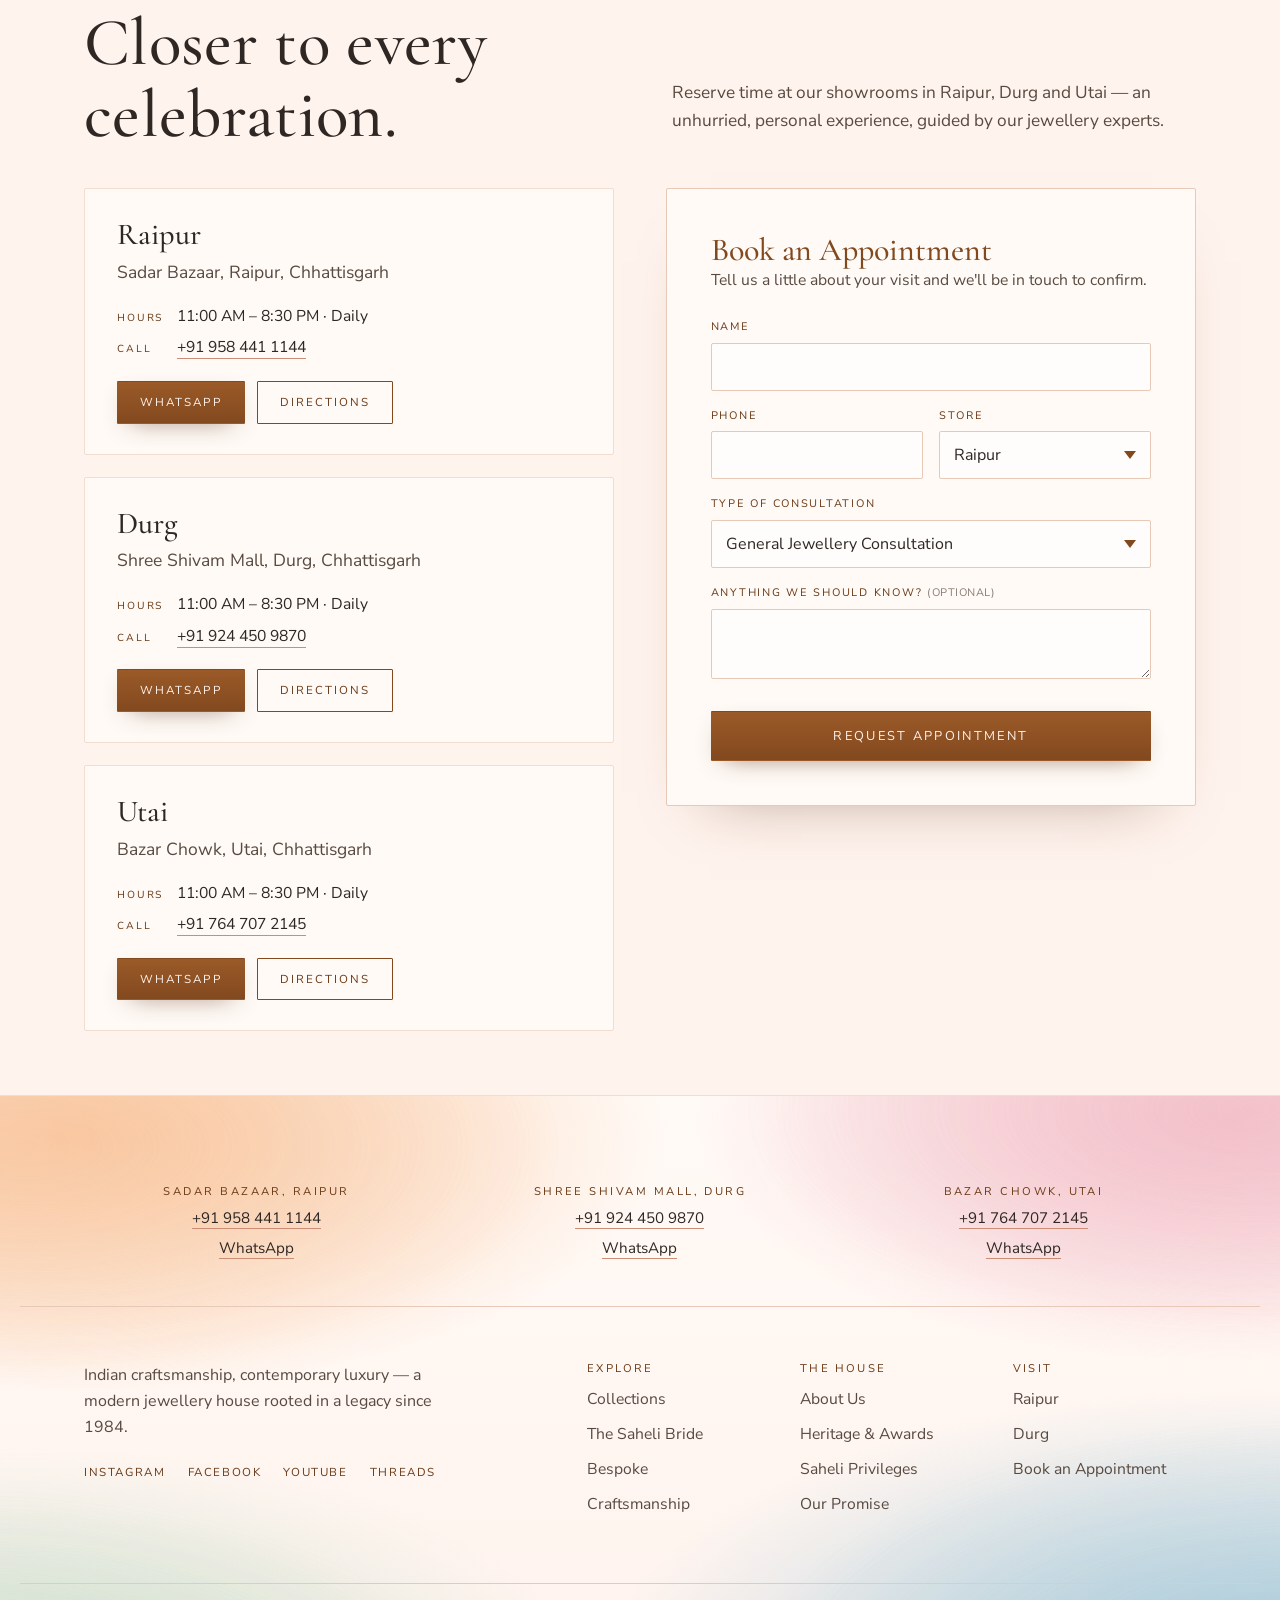
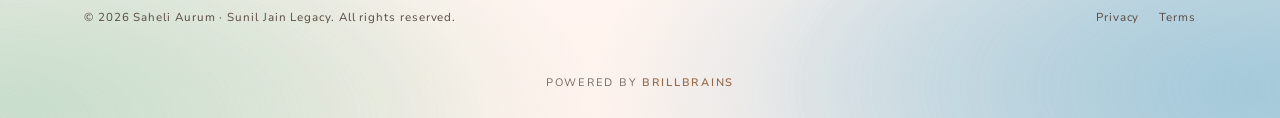
==== commit 1cc9023f: "Collections band: dark again, each logo on its own tinted card Reverts the moving band to its dark b" ====
--- a/index.html
+++ b/index.html
@@ -5,15 +5,15 @@
 <meta name="viewport" content="width=device-width, initial-scale=1.0" />
 <title>Saheli Aurum — Pure &amp; Promising Forever</title>
 <meta name="description" content="Saheli Aurum is a modern jewellery house rooted in a legacy since 1984 — where Indian craftsmanship meets contemporary luxury. Polki, diamond, gold, gemstone and bespoke jewellery. Raipur, Durg &amp; Utai." />
-<link rel="icon" type="image/svg+xml" href="assets/img/favicon.svg?v=25" />
+<link rel="icon" type="image/svg+xml" href="assets/img/favicon.svg?v=26" />
 <meta name="theme-color" content="#fff3ed" />
 <link rel="preconnect" href="https://fonts.googleapis.com" />
 <link rel="preconnect" href="https://fonts.gstatic.com" crossorigin />
 <link href="https://fonts.googleapis.com/css2?family=Cormorant+Garamond:ital,wght@0,400;0,500;0,600;1,400;1,500&family=Nunito+Sans:ital,opsz,wght@0,6..12,300;0,6..12,400;0,6..12,600;0,6..12,700;1,6..12,400&display=swap" rel="stylesheet" />
 <link rel="preload" as="image" href="assets/img/hero_model.webp" fetchpriority="high" />
-<link rel="stylesheet" href="assets/css/styles.css?v=25" />
-<link rel="stylesheet" href="assets/css/atelier.css?v=25" />
-<script src="assets/js/theme.js?v=25"></script>
+<link rel="stylesheet" href="assets/css/styles.css?v=26" />
+<link rel="stylesheet" href="assets/css/atelier.css?v=26" />
+<script src="assets/js/theme.js?v=26"></script>
 </head>
 <body>
 
@@ -27,7 +27,7 @@
     </button>
 
     <a class="brand" href="/" aria-label="Saheli Aurum home">
-      <img class="brand__logo" src="assets/img/logo-stack.svg?v=25" alt="Saheli Aurum" width="61" height="54" />
+      <img class="brand__logo" src="assets/img/logo-stack.svg?v=26" alt="Saheli Aurum" width="61" height="54" />
       <span class="brand__legacy">A&nbsp;Sunil&nbsp;Jain&nbsp;Legacy</span>
     </a>
 
@@ -160,9 +160,9 @@
   <!-- BRAND FILM -->
   <section class="filmband" id="film" aria-label="The Saheli story in motion">
     <div class="filmband__media">
-      <video autoplay muted loop playsinline preload="metadata" poster="assets/video/brand-film-poster.webp?v=25">
-        <source src="assets/video/brand-film.webm?v=25" type="video/webm" />
-        <source src="assets/video/brand-film.mp4?v=25" type="video/mp4" />
+      <video autoplay muted loop playsinline preload="metadata" poster="assets/video/brand-film-poster.webp?v=26">
+        <source src="assets/video/brand-film.webm?v=26" type="video/webm" />
+        <source src="assets/video/brand-film.mp4?v=26" type="video/mp4" />
       </video>
       <div class="filmband__scrim"></div>
     </div>
@@ -702,6 +702,6 @@
   <div class="site-footer__credit"><a href="https://brillbrainsconsultants.com/" target="_blank" rel="noopener">Powered by <strong>BrillBrains</strong></a></div>
 </footer>
 
-<script src="assets/js/main.js?v=25"></script>
+<script src="assets/js/main.js?v=26"></script>
 </body>
 </html>
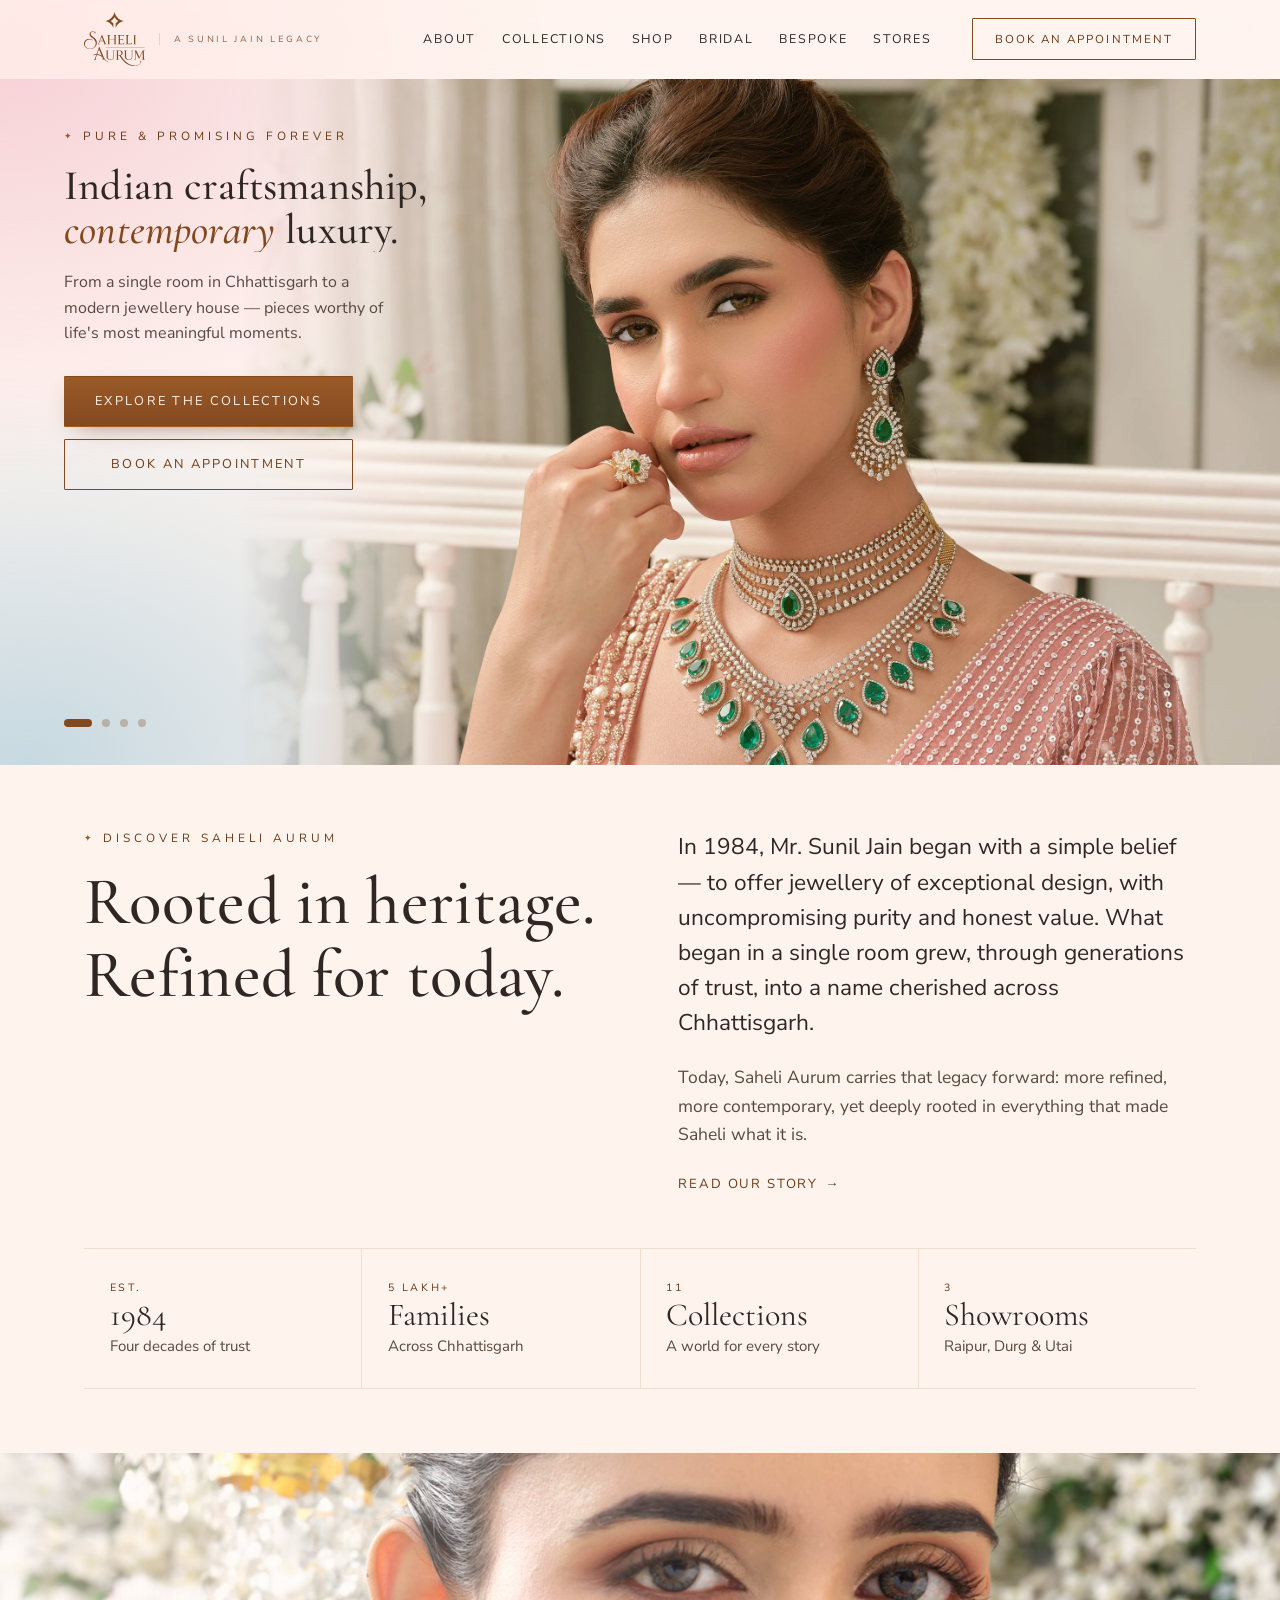
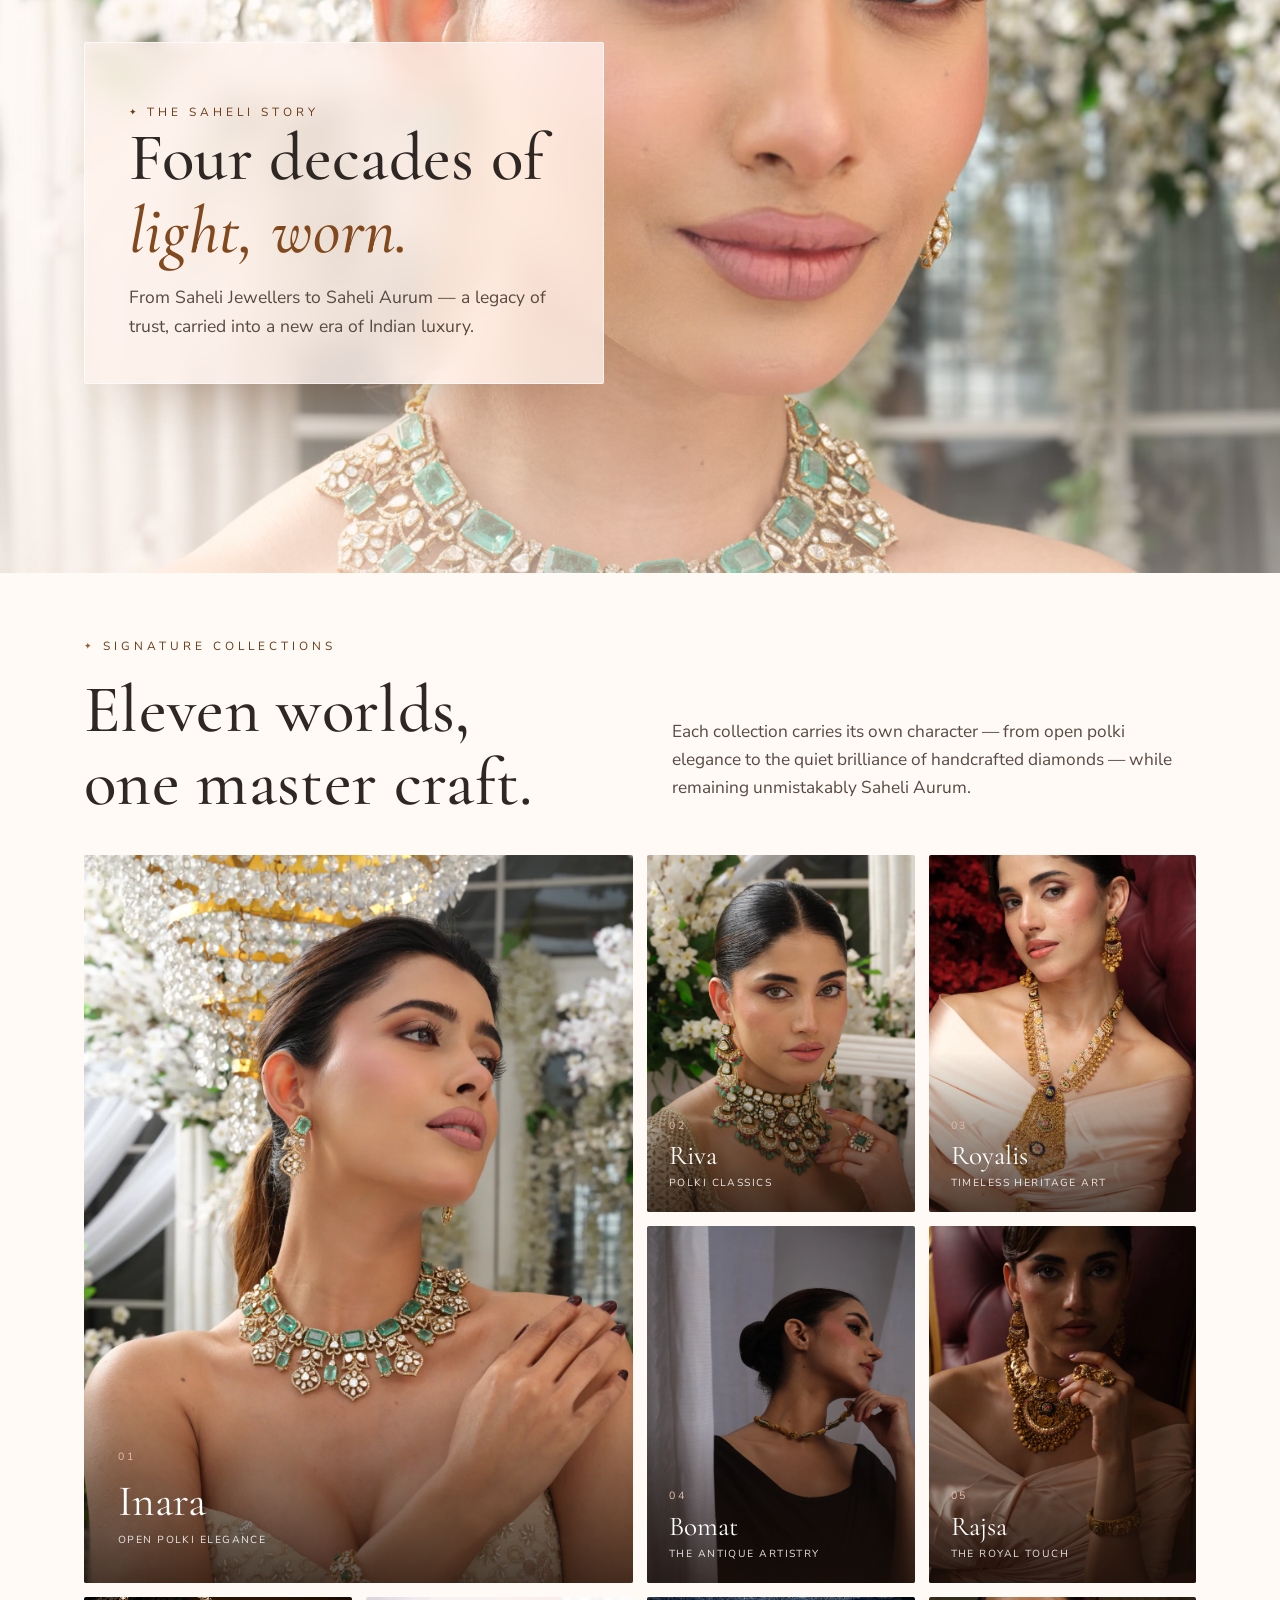
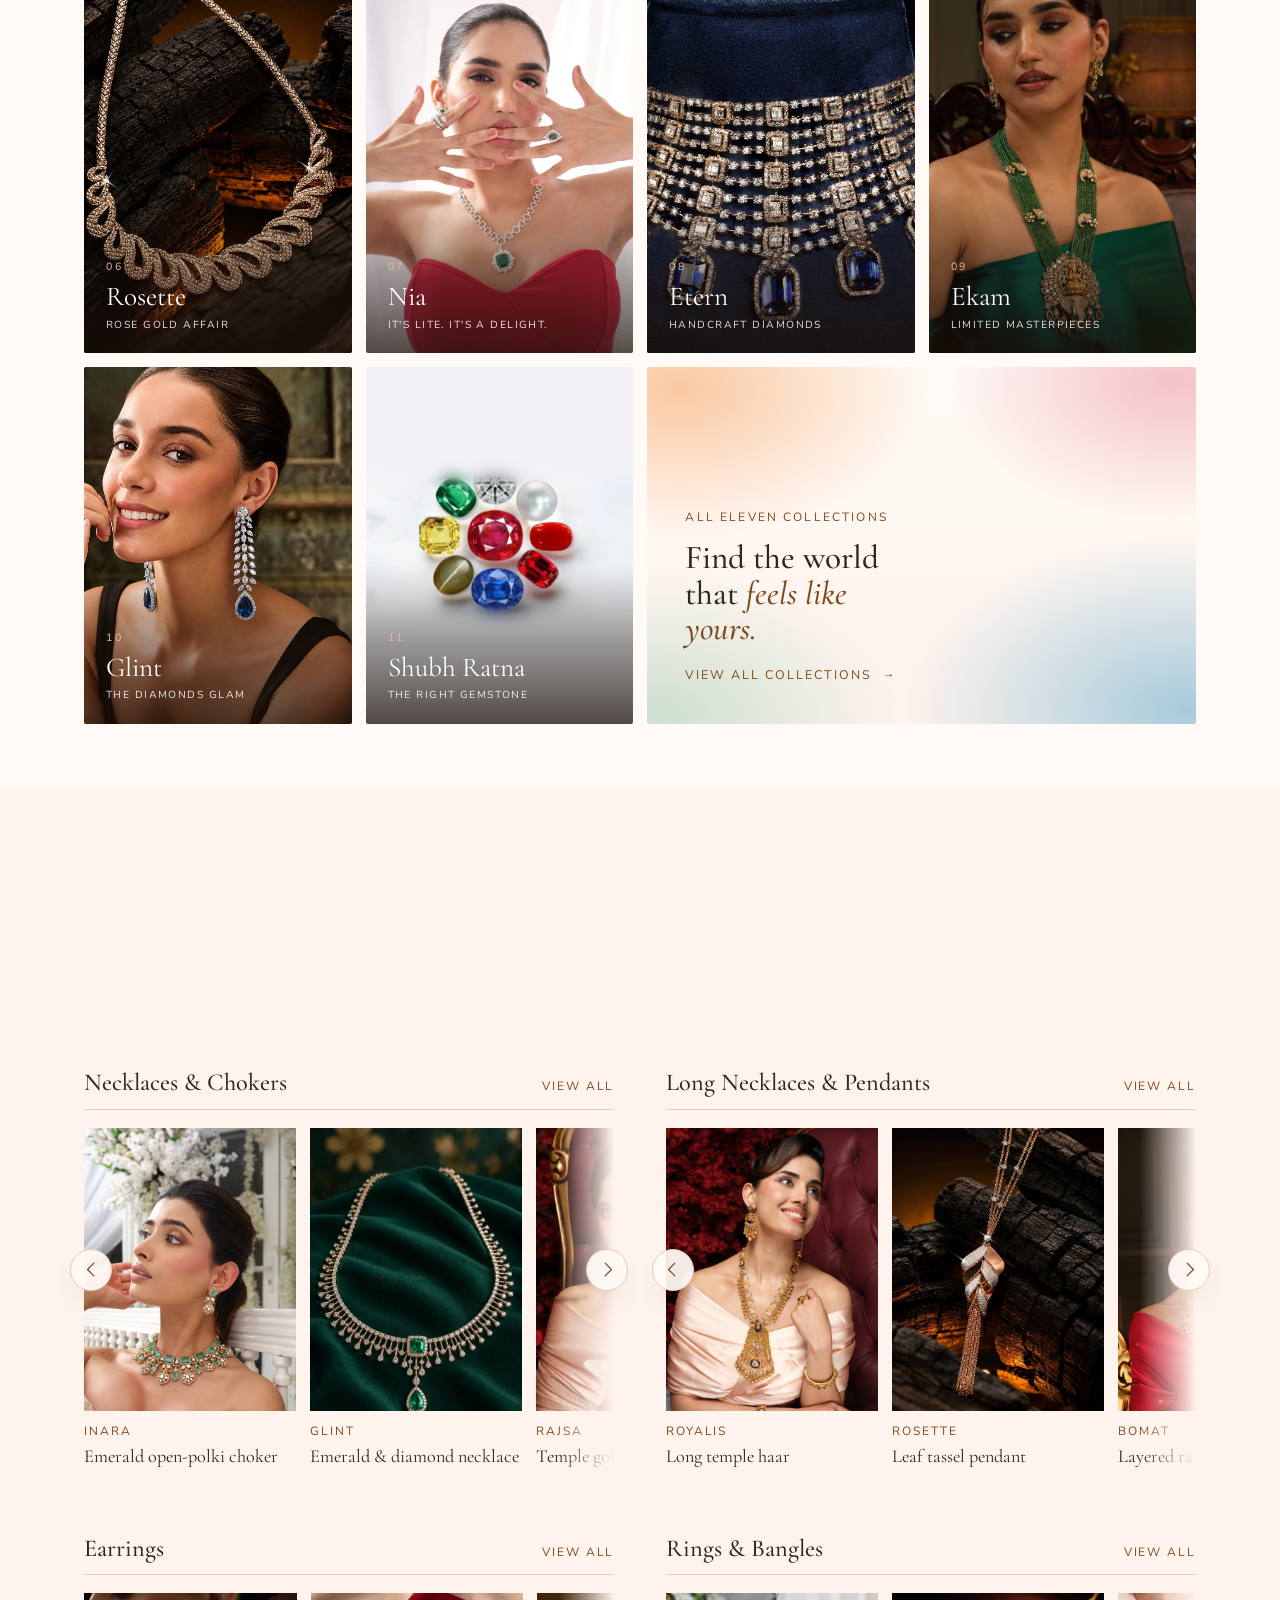
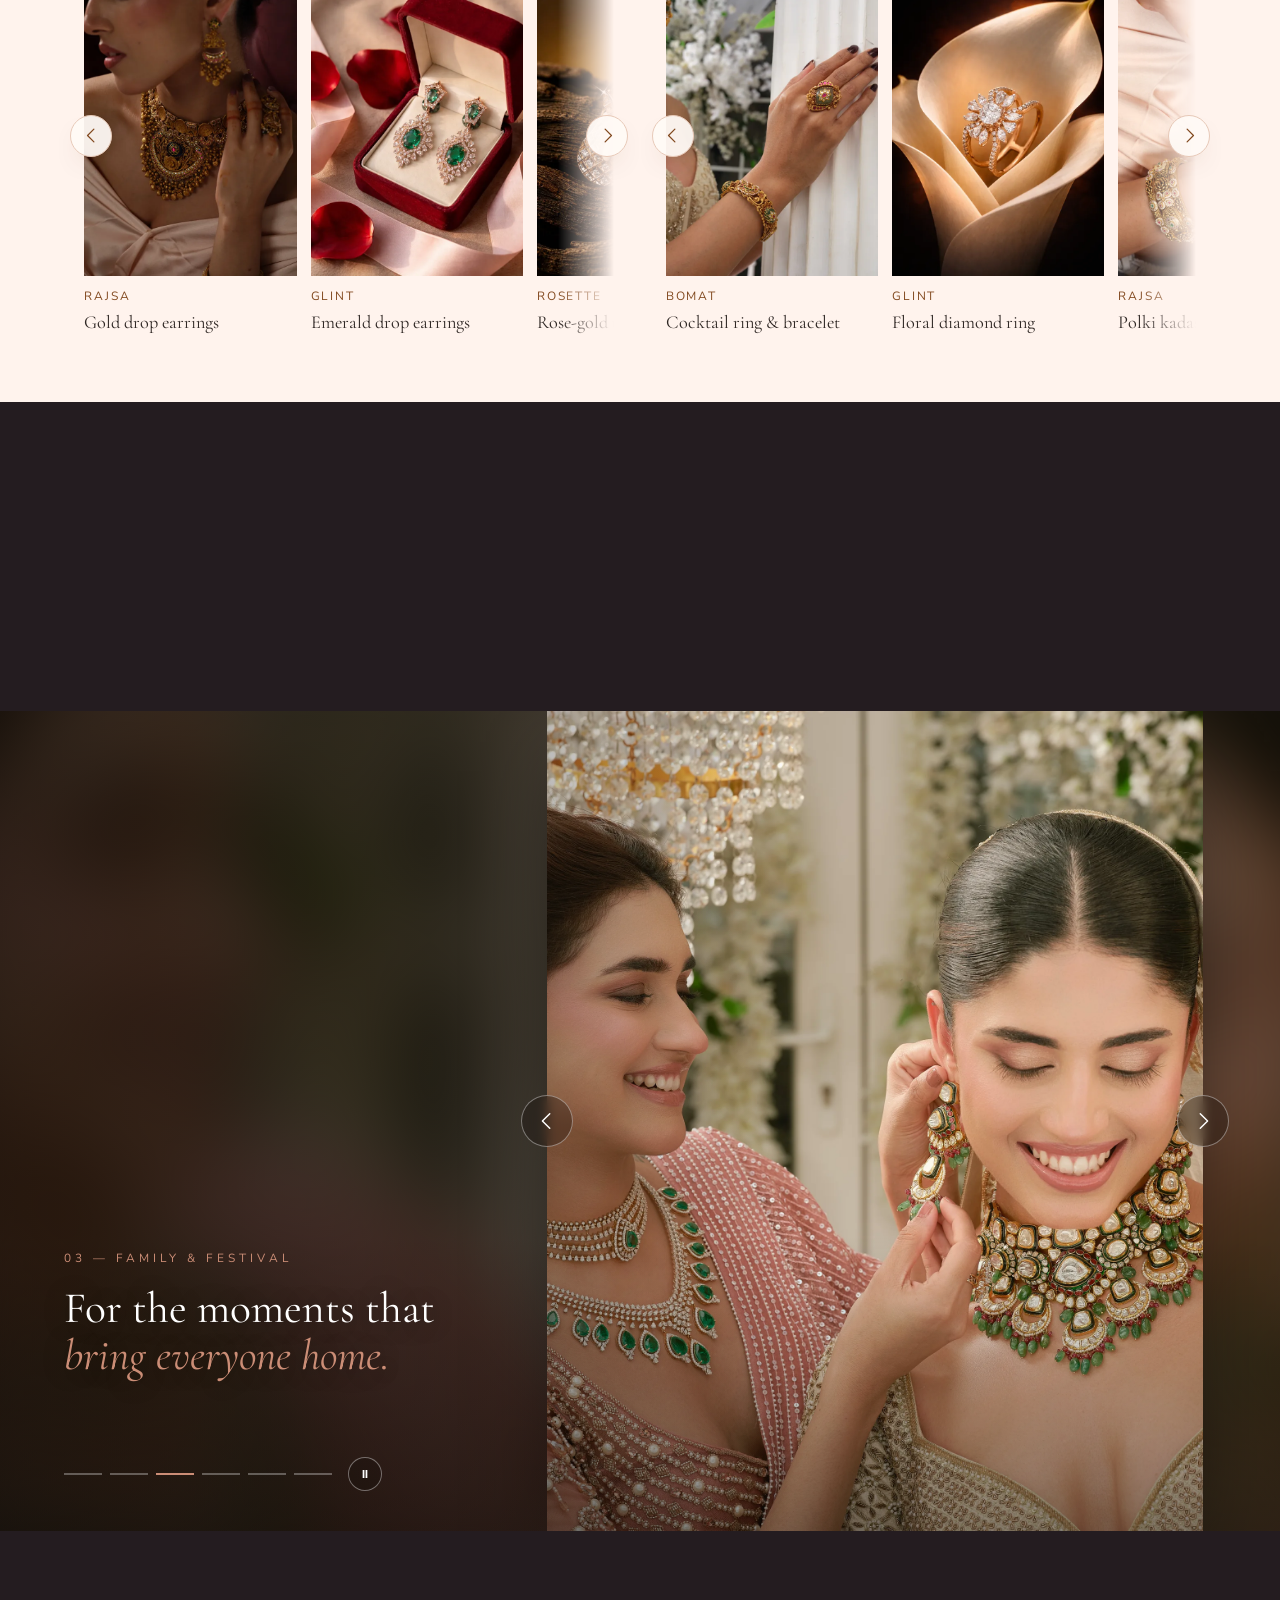
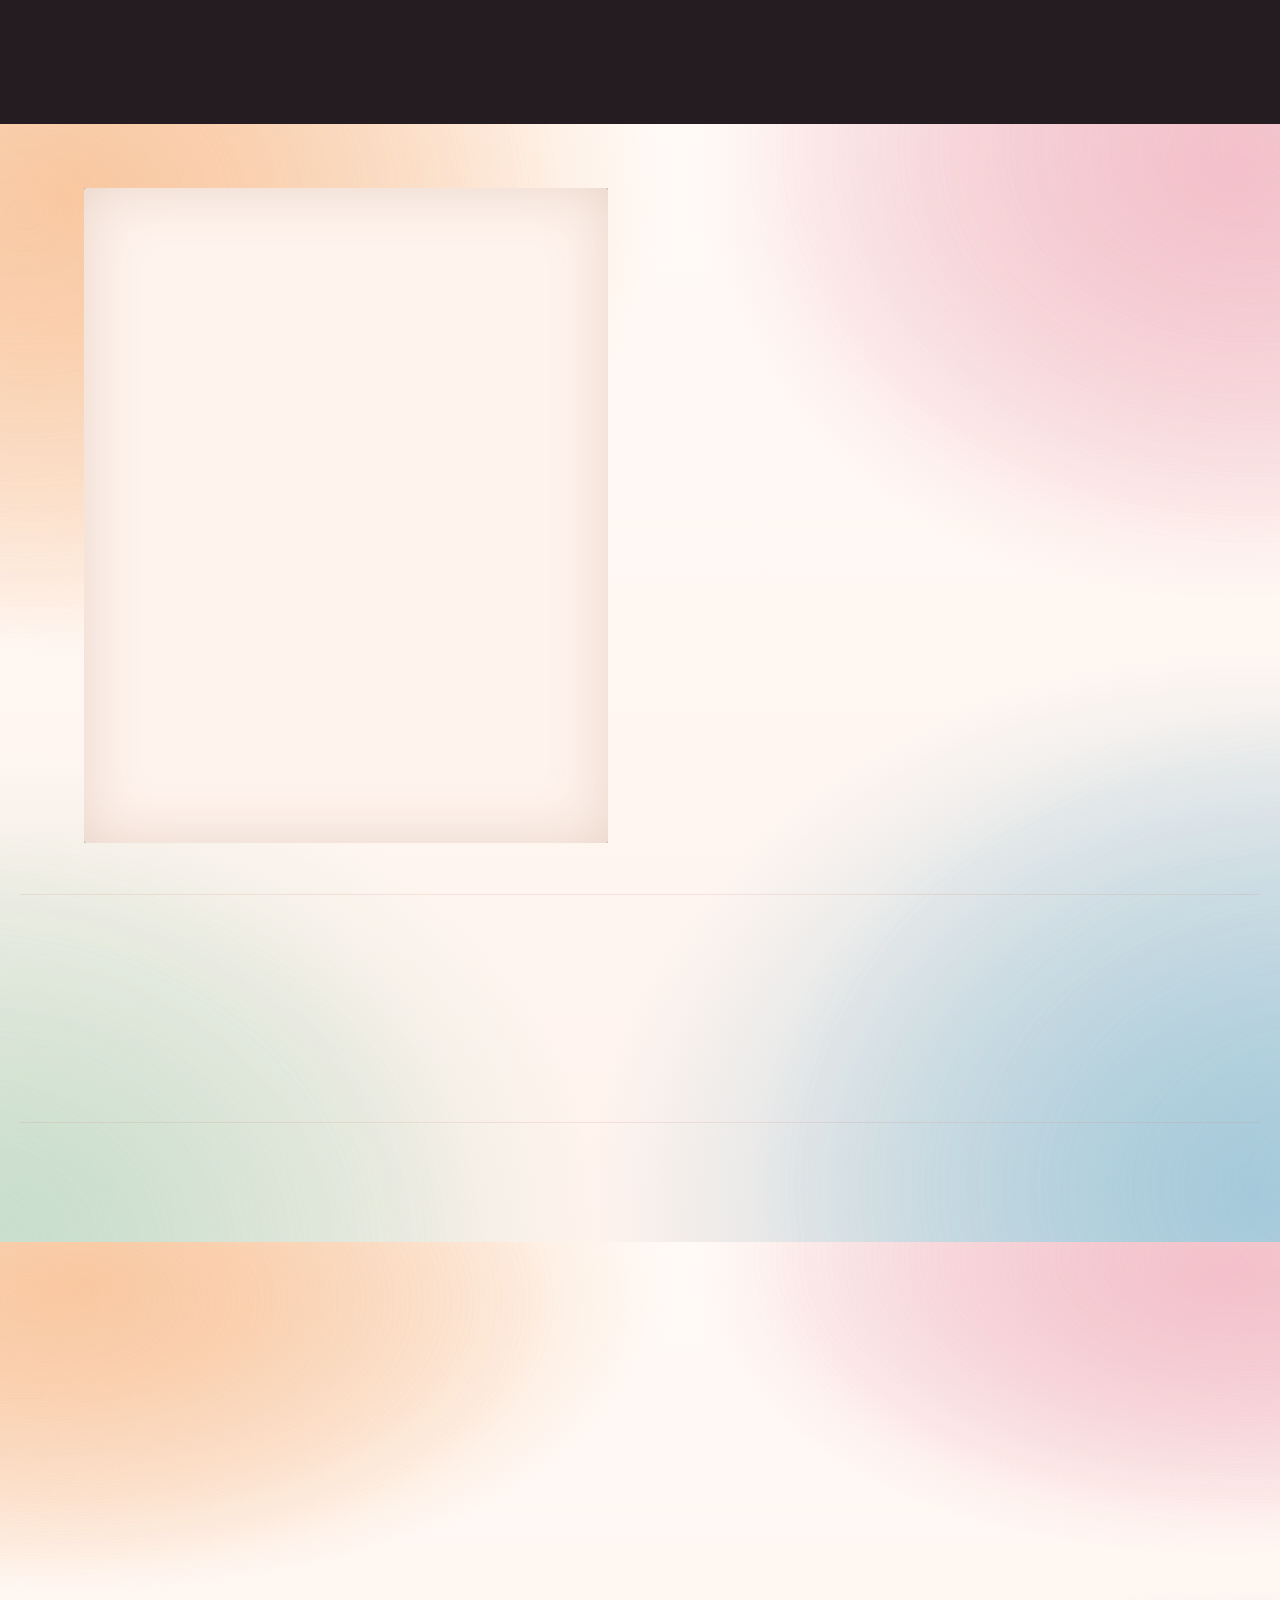
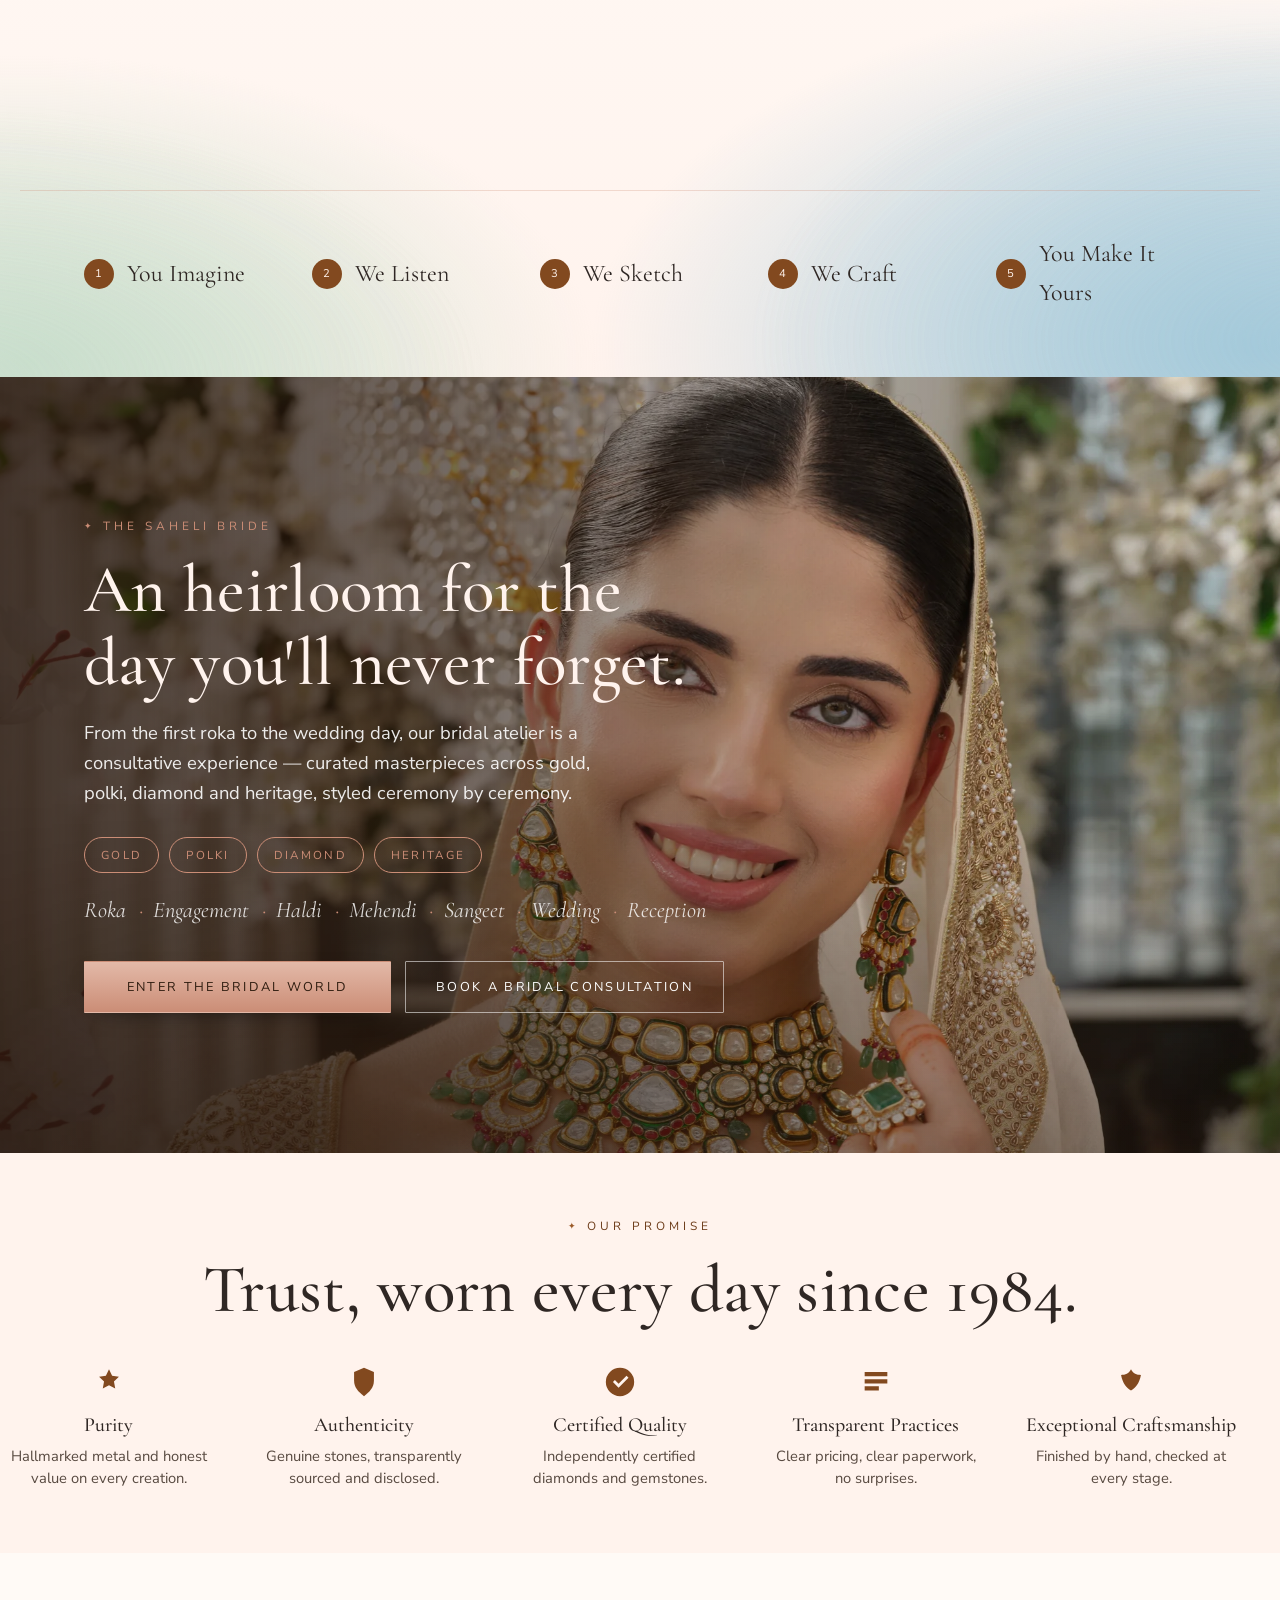
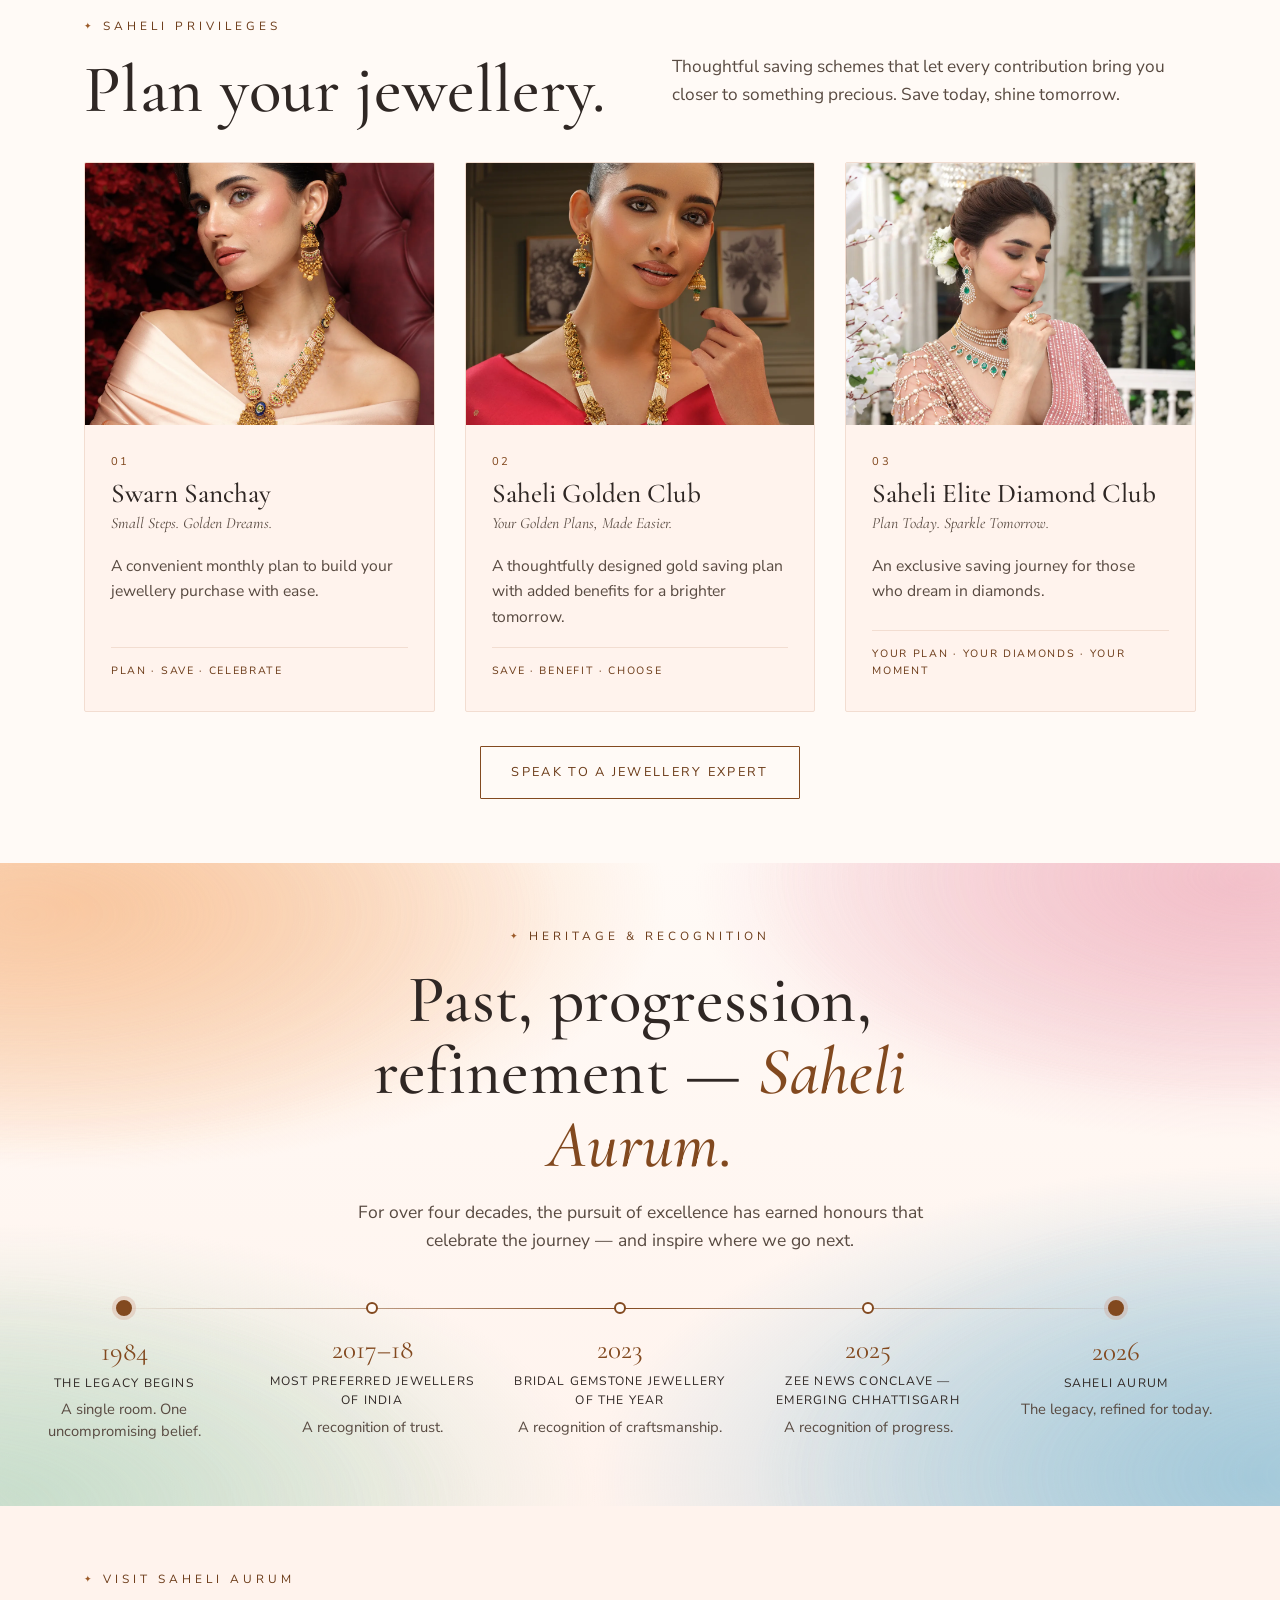
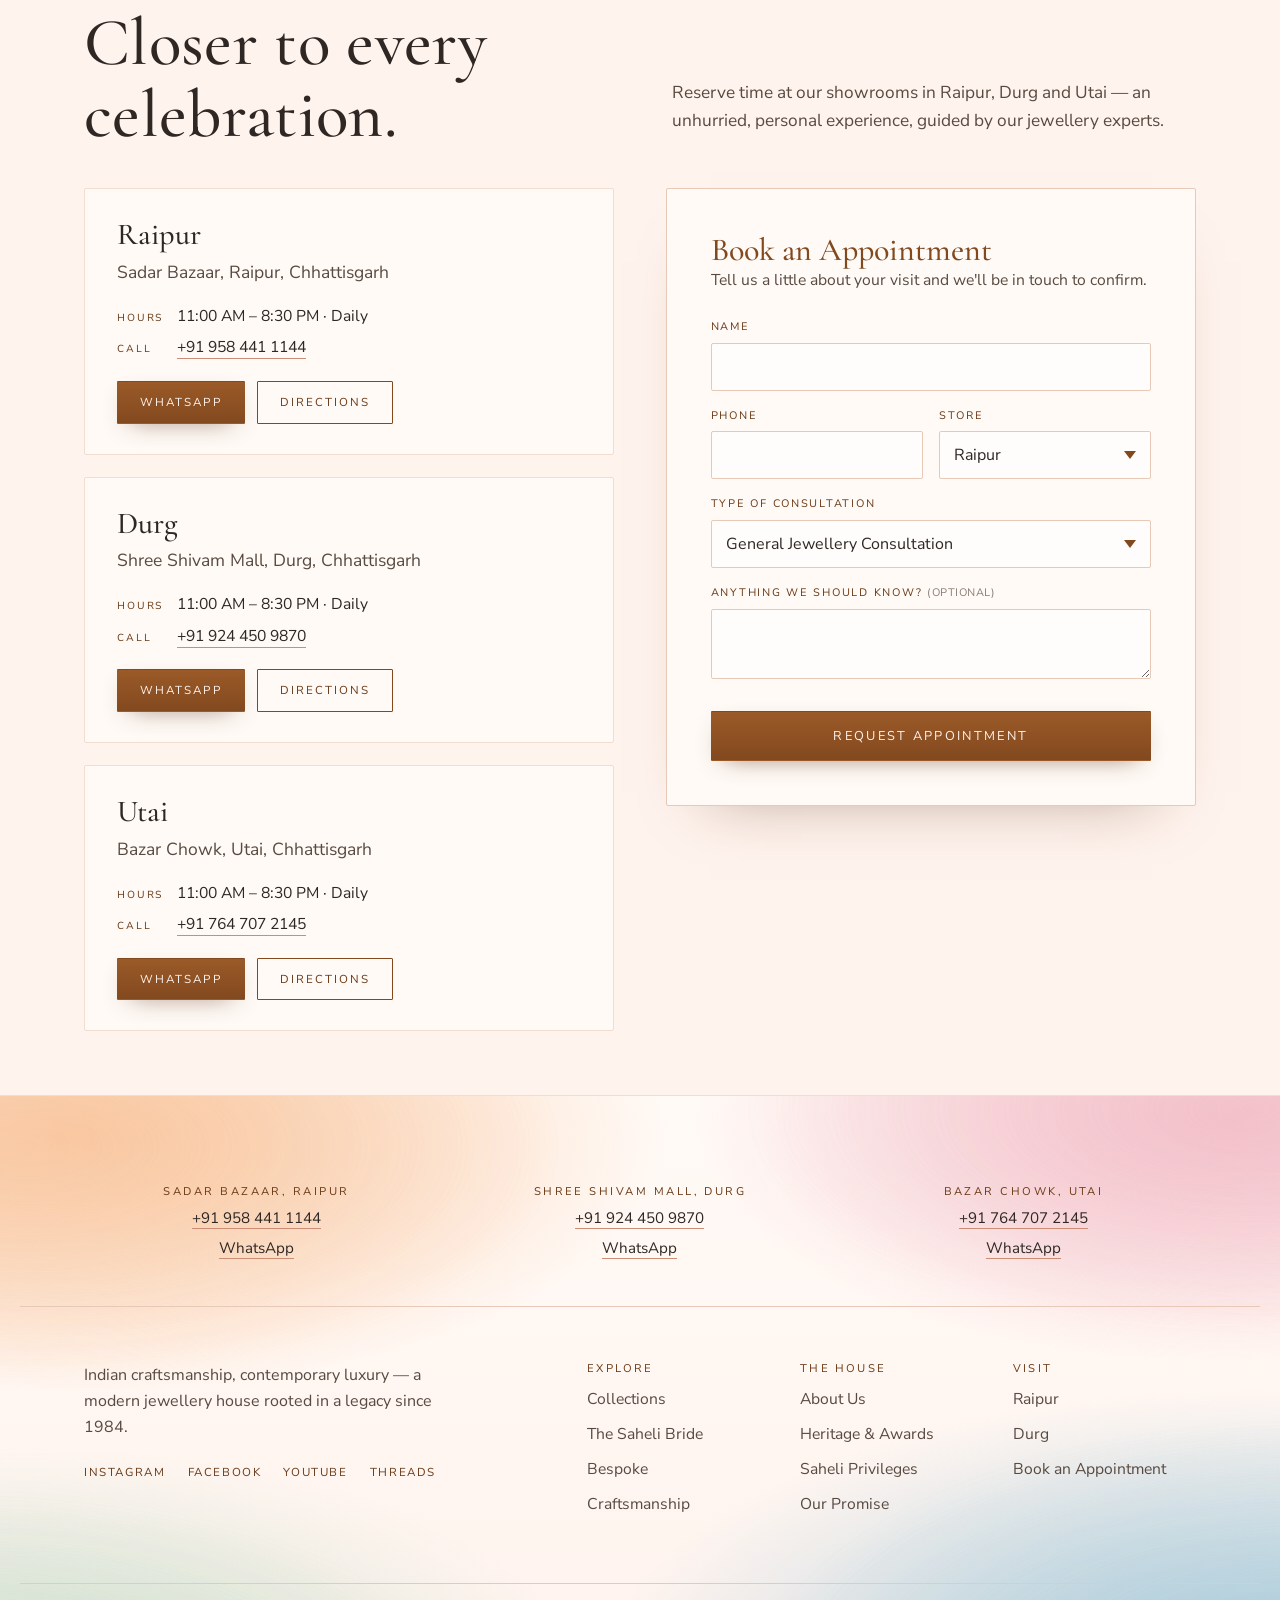
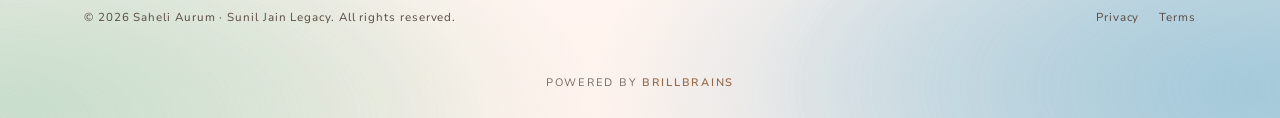
==== commit b3393b14: "Collections band: add a warm gradient The dark band is now a gradient: deep plum at both ends, warmi" ====
--- a/index.html
+++ b/index.html
@@ -5,15 +5,15 @@
 <meta name="viewport" content="width=device-width, initial-scale=1.0" />
 <title>Saheli Aurum — Pure &amp; Promising Forever</title>
 <meta name="description" content="Saheli Aurum is a modern jewellery house rooted in a legacy since 1984 — where Indian craftsmanship meets contemporary luxury. Polki, diamond, gold, gemstone and bespoke jewellery. Raipur, Durg &amp; Utai." />
-<link rel="icon" type="image/svg+xml" href="assets/img/favicon.svg?v=26" />
+<link rel="icon" type="image/svg+xml" href="assets/img/favicon.svg?v=27" />
 <meta name="theme-color" content="#fff3ed" />
 <link rel="preconnect" href="https://fonts.googleapis.com" />
 <link rel="preconnect" href="https://fonts.gstatic.com" crossorigin />
 <link href="https://fonts.googleapis.com/css2?family=Cormorant+Garamond:ital,wght@0,400;0,500;0,600;1,400;1,500&family=Nunito+Sans:ital,opsz,wght@0,6..12,300;0,6..12,400;0,6..12,600;0,6..12,700;1,6..12,400&display=swap" rel="stylesheet" />
 <link rel="preload" as="image" href="assets/img/hero_model.webp" fetchpriority="high" />
-<link rel="stylesheet" href="assets/css/styles.css?v=26" />
-<link rel="stylesheet" href="assets/css/atelier.css?v=26" />
-<script src="assets/js/theme.js?v=26"></script>
+<link rel="stylesheet" href="assets/css/styles.css?v=27" />
+<link rel="stylesheet" href="assets/css/atelier.css?v=27" />
+<script src="assets/js/theme.js?v=27"></script>
 </head>
 <body>
 
@@ -27,7 +27,7 @@
     </button>
 
     <a class="brand" href="/" aria-label="Saheli Aurum home">
-      <img class="brand__logo" src="assets/img/logo-stack.svg?v=26" alt="Saheli Aurum" width="61" height="54" />
+      <img class="brand__logo" src="assets/img/logo-stack.svg?v=27" alt="Saheli Aurum" width="61" height="54" />
       <span class="brand__legacy">A&nbsp;Sunil&nbsp;Jain&nbsp;Legacy</span>
     </a>
 
@@ -160,9 +160,9 @@
   <!-- BRAND FILM -->
   <section class="filmband" id="film" aria-label="The Saheli story in motion">
     <div class="filmband__media">
-      <video autoplay muted loop playsinline preload="metadata" poster="assets/video/brand-film-poster.webp?v=26">
-        <source src="assets/video/brand-film.webm?v=26" type="video/webm" />
-        <source src="assets/video/brand-film.mp4?v=26" type="video/mp4" />
+      <video autoplay muted loop playsinline preload="metadata" poster="assets/video/brand-film-poster.webp?v=27">
+        <source src="assets/video/brand-film.webm?v=27" type="video/webm" />
+        <source src="assets/video/brand-film.mp4?v=27" type="video/mp4" />
       </video>
       <div class="filmband__scrim"></div>
     </div>
@@ -702,6 +702,6 @@
   <div class="site-footer__credit"><a href="https://brillbrainsconsultants.com/" target="_blank" rel="noopener">Powered by <strong>BrillBrains</strong></a></div>
 </footer>
 
-<script src="assets/js/main.js?v=26"></script>
+<script src="assets/js/main.js?v=27"></script>
 </body>
 </html>
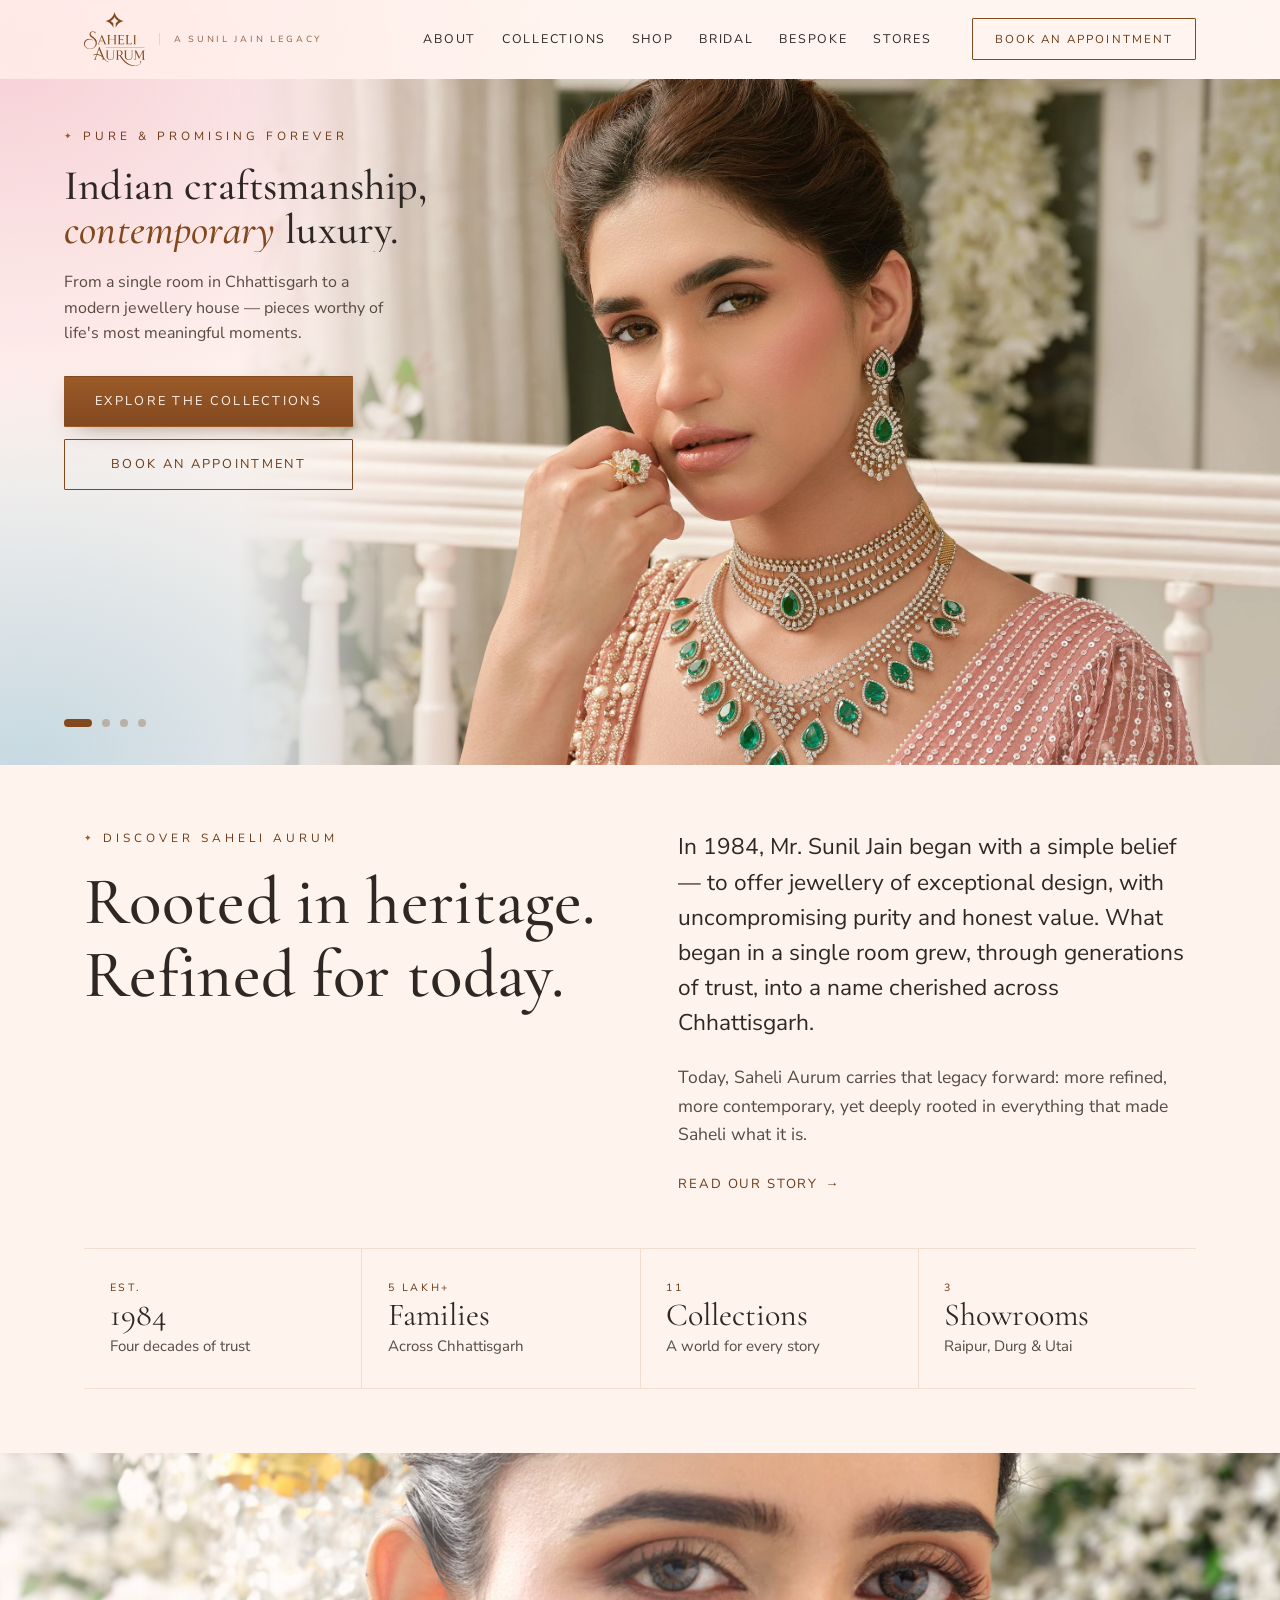
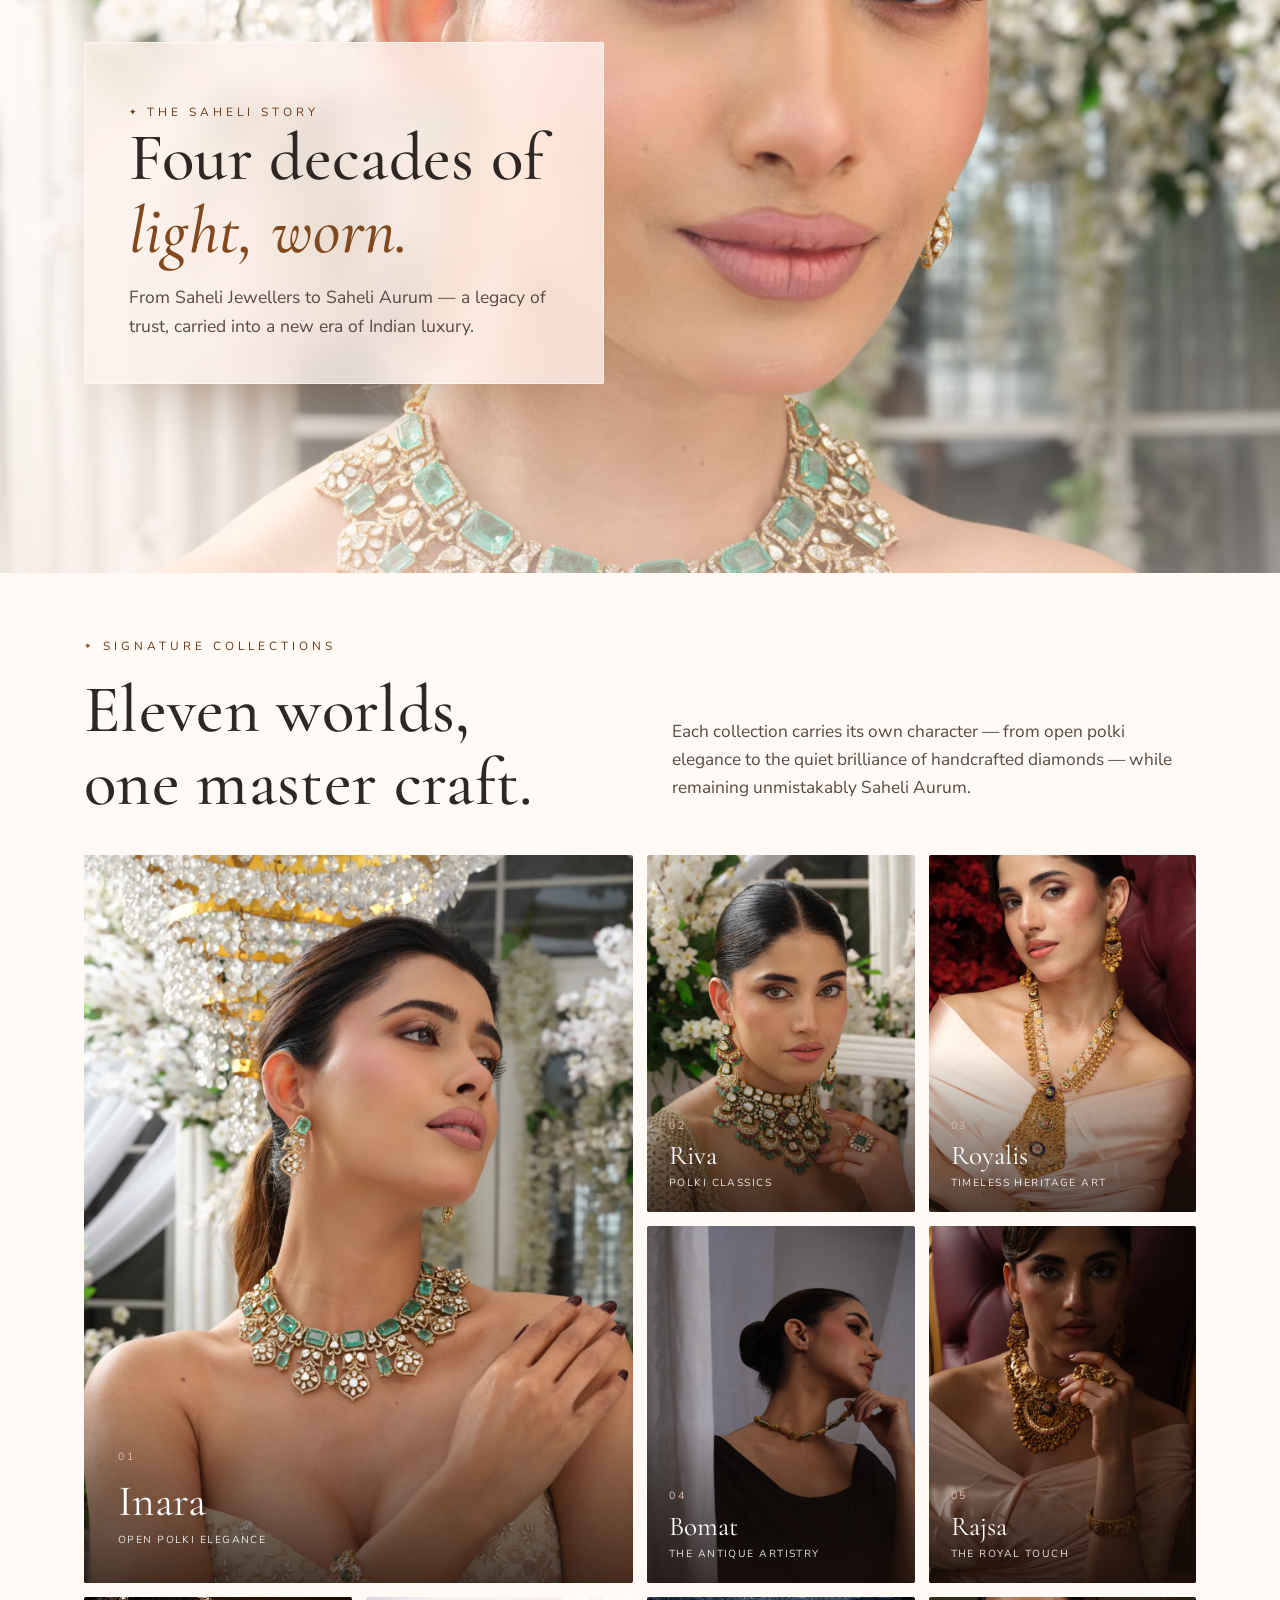
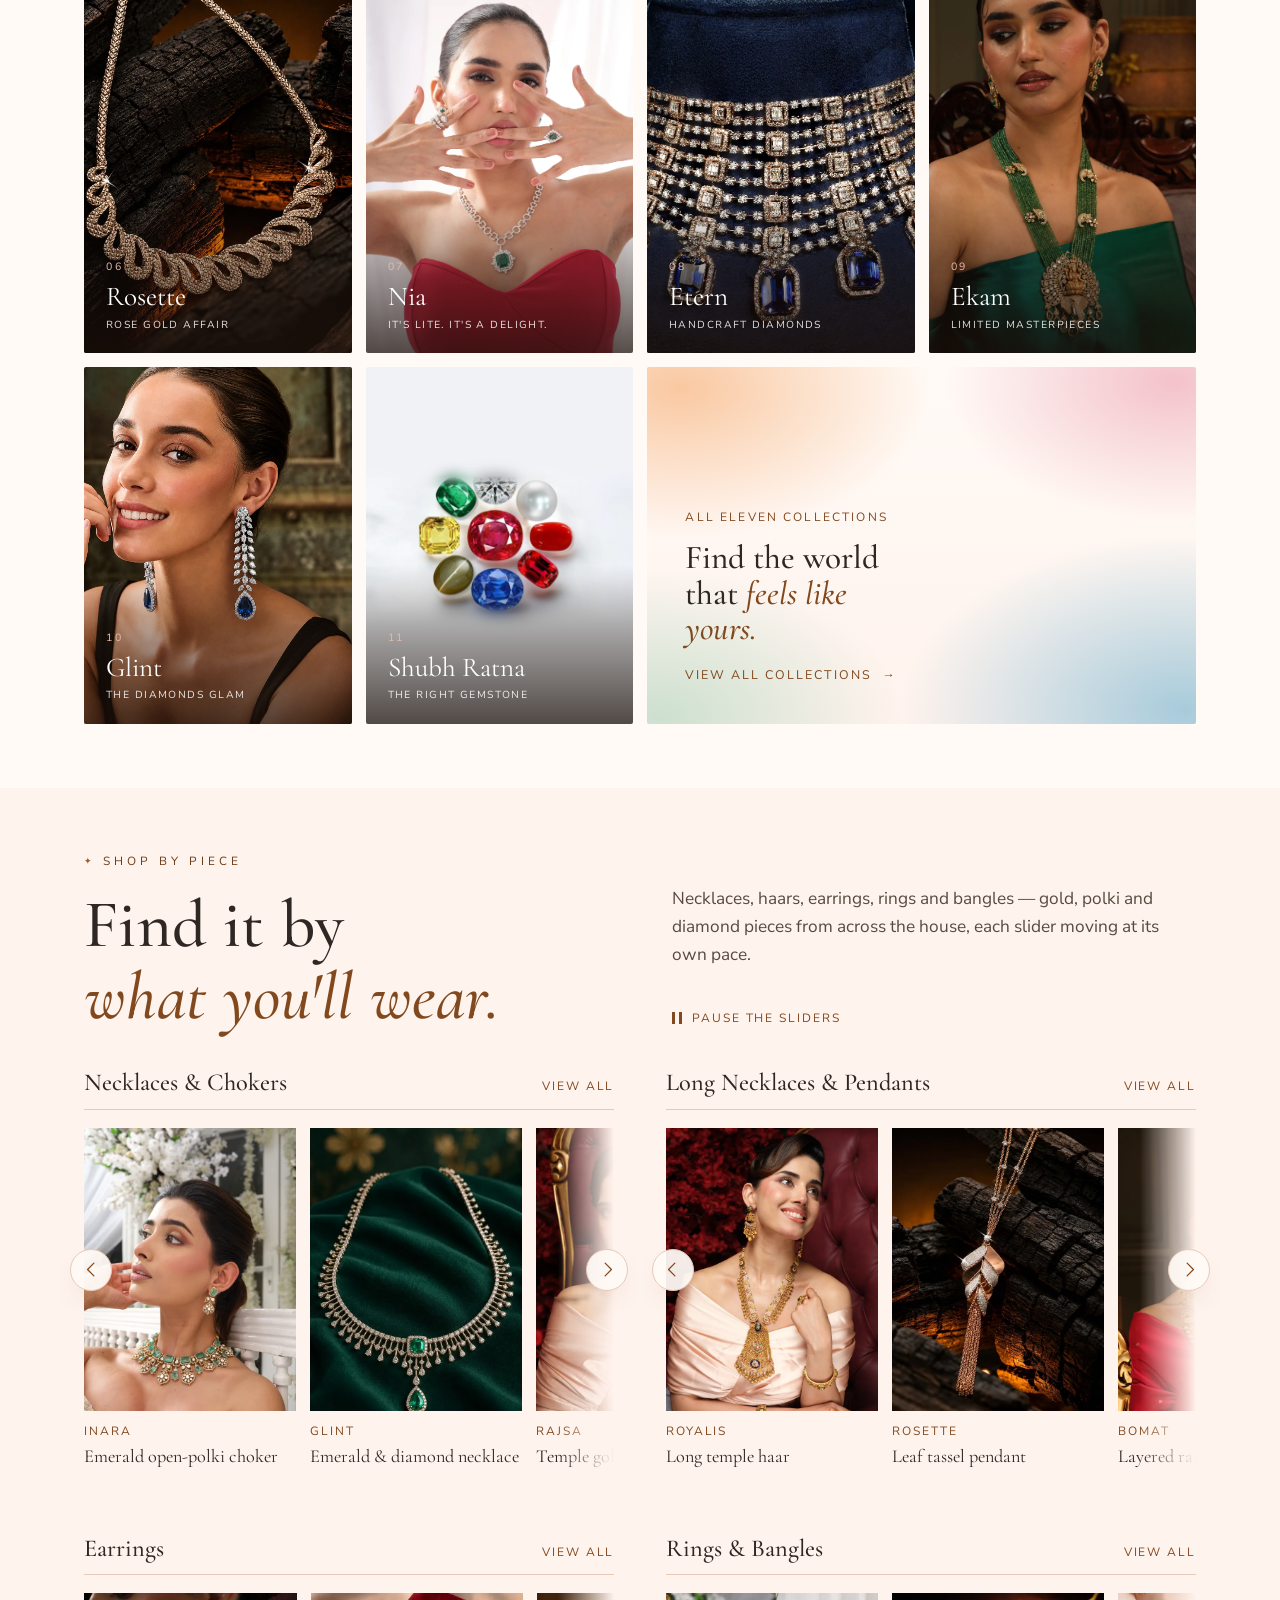
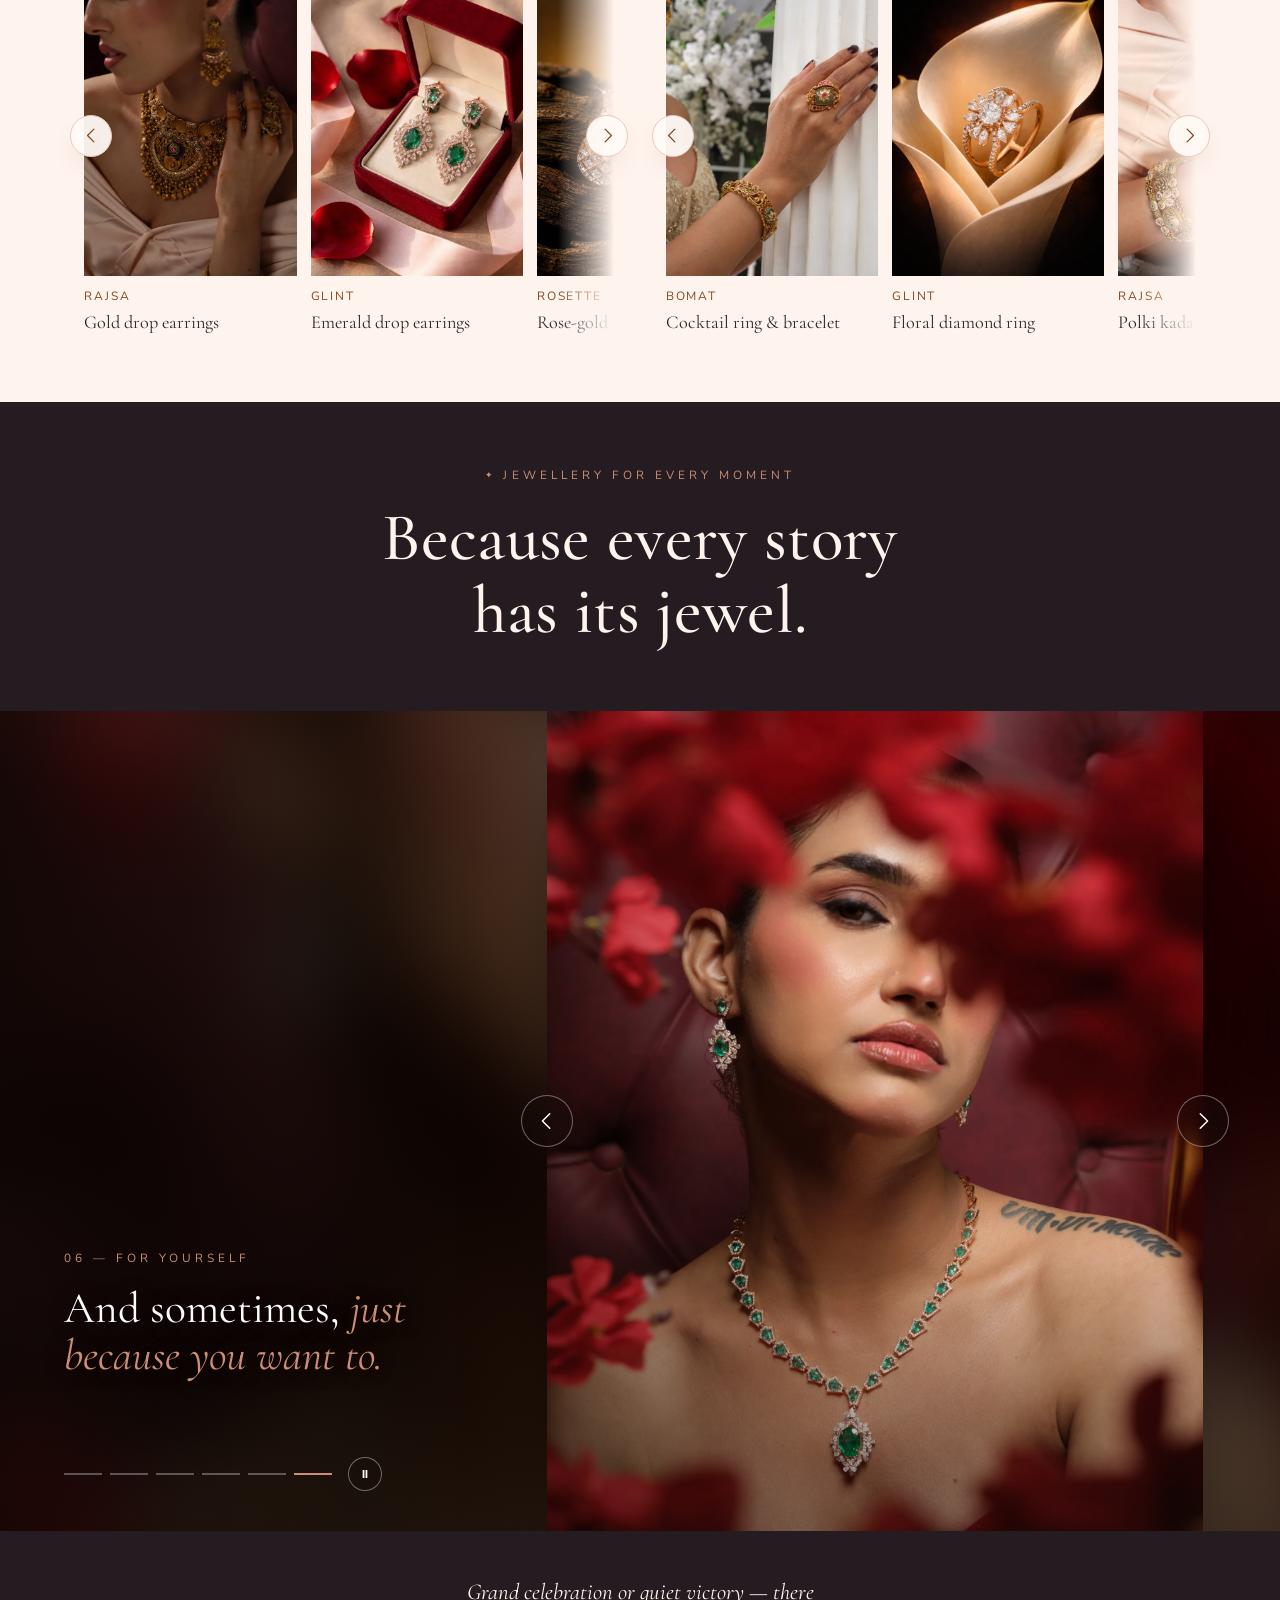
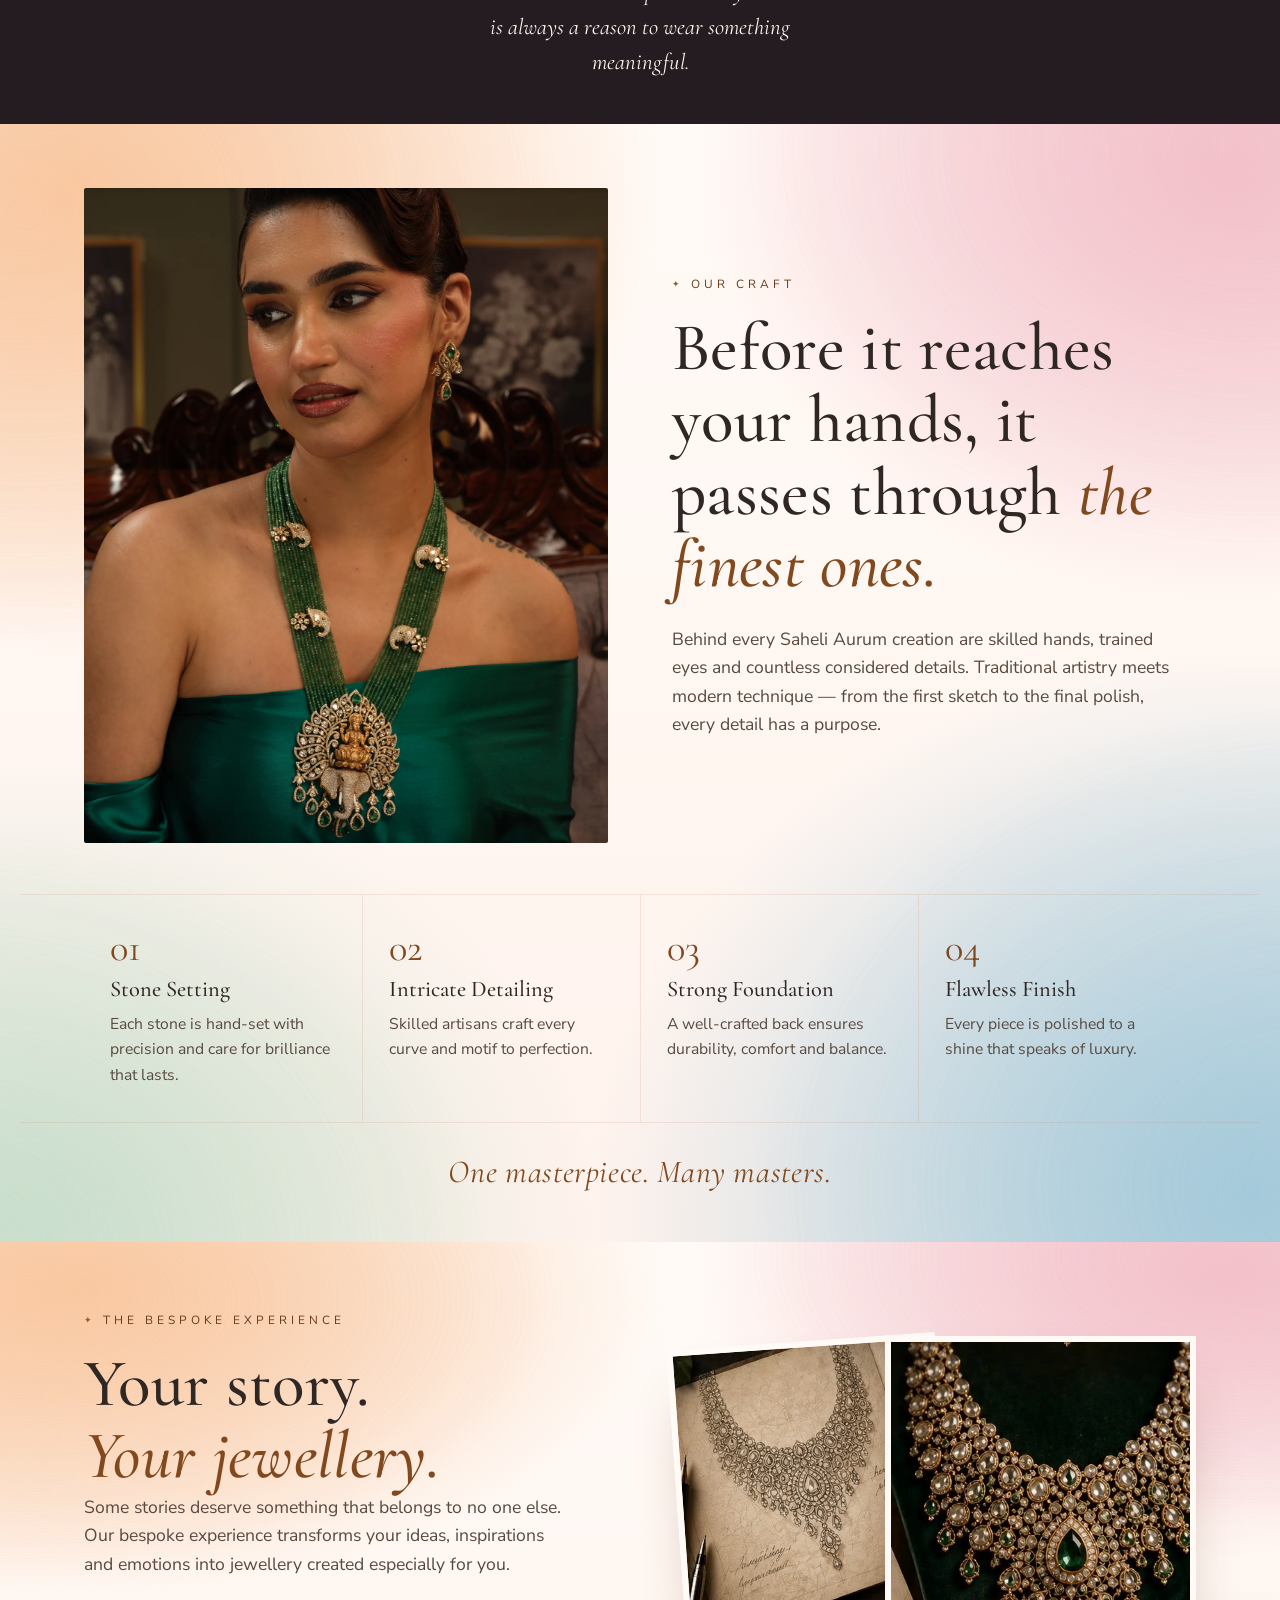
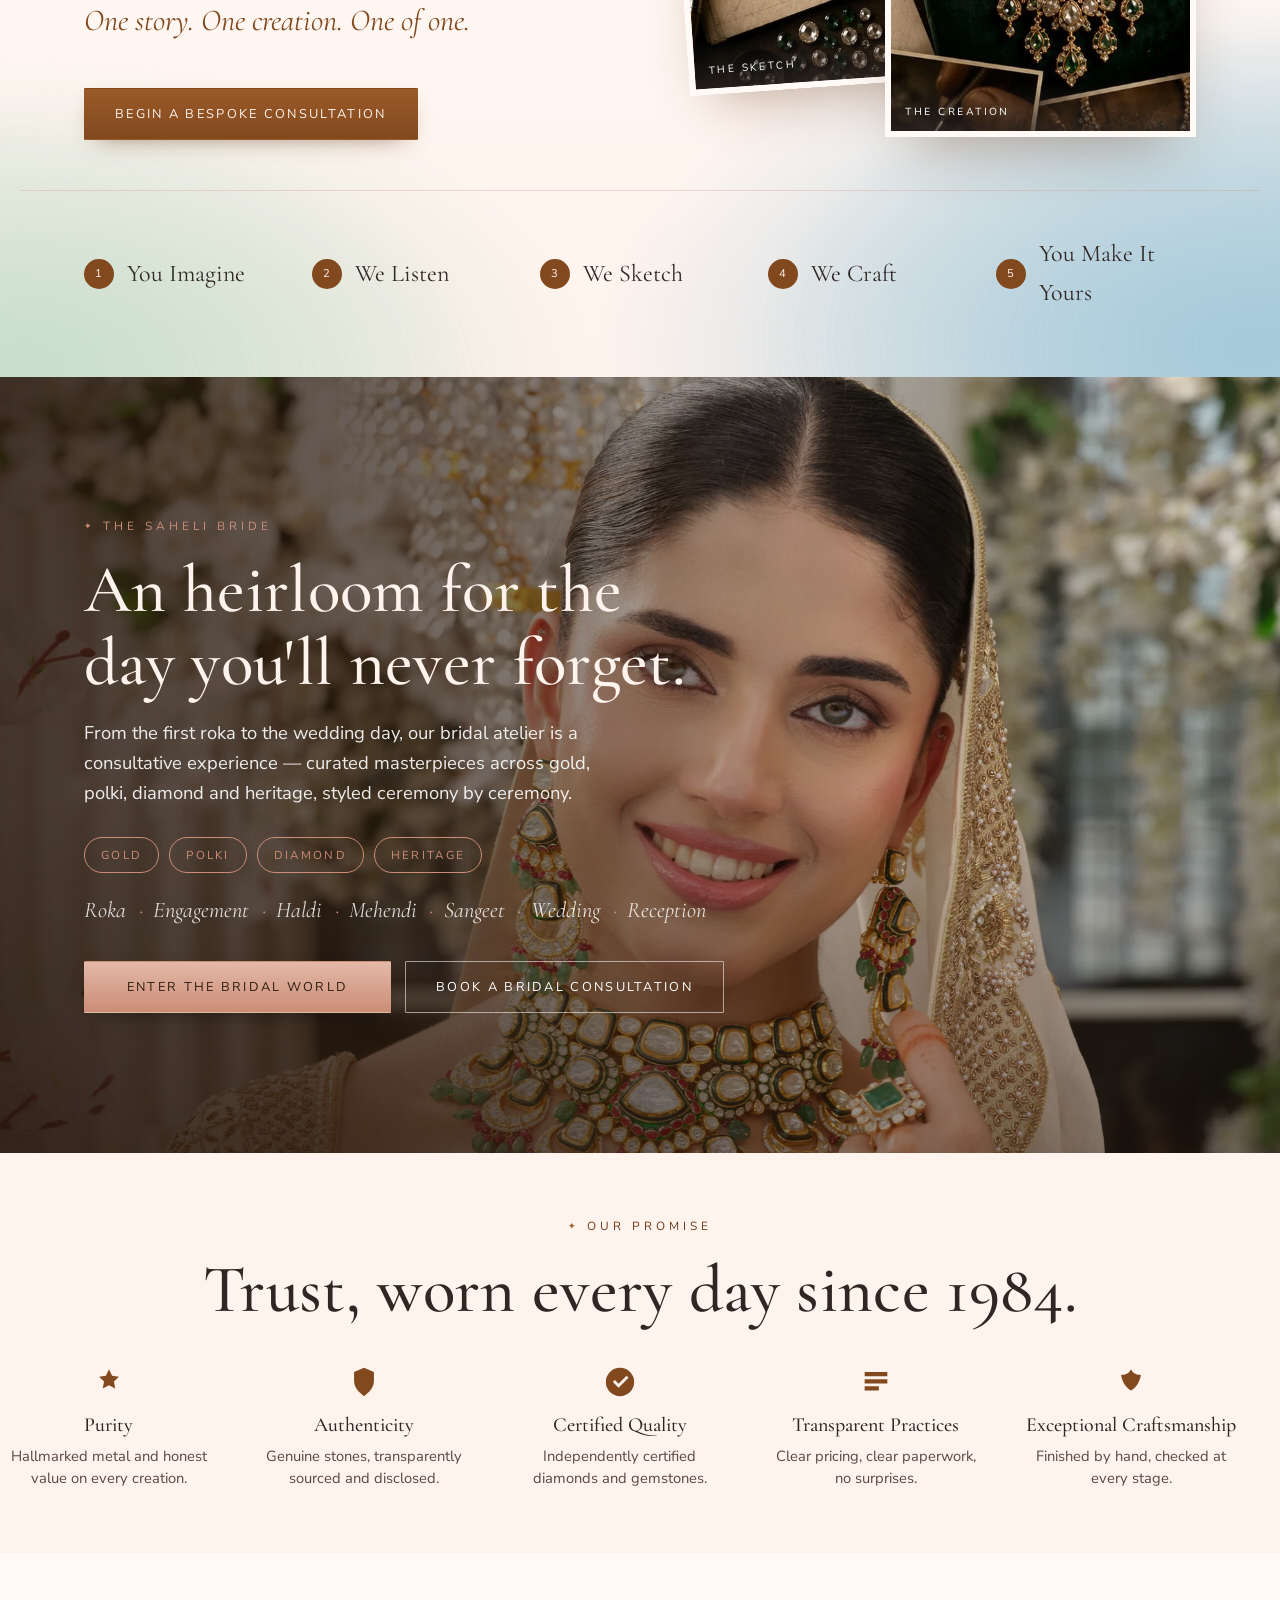
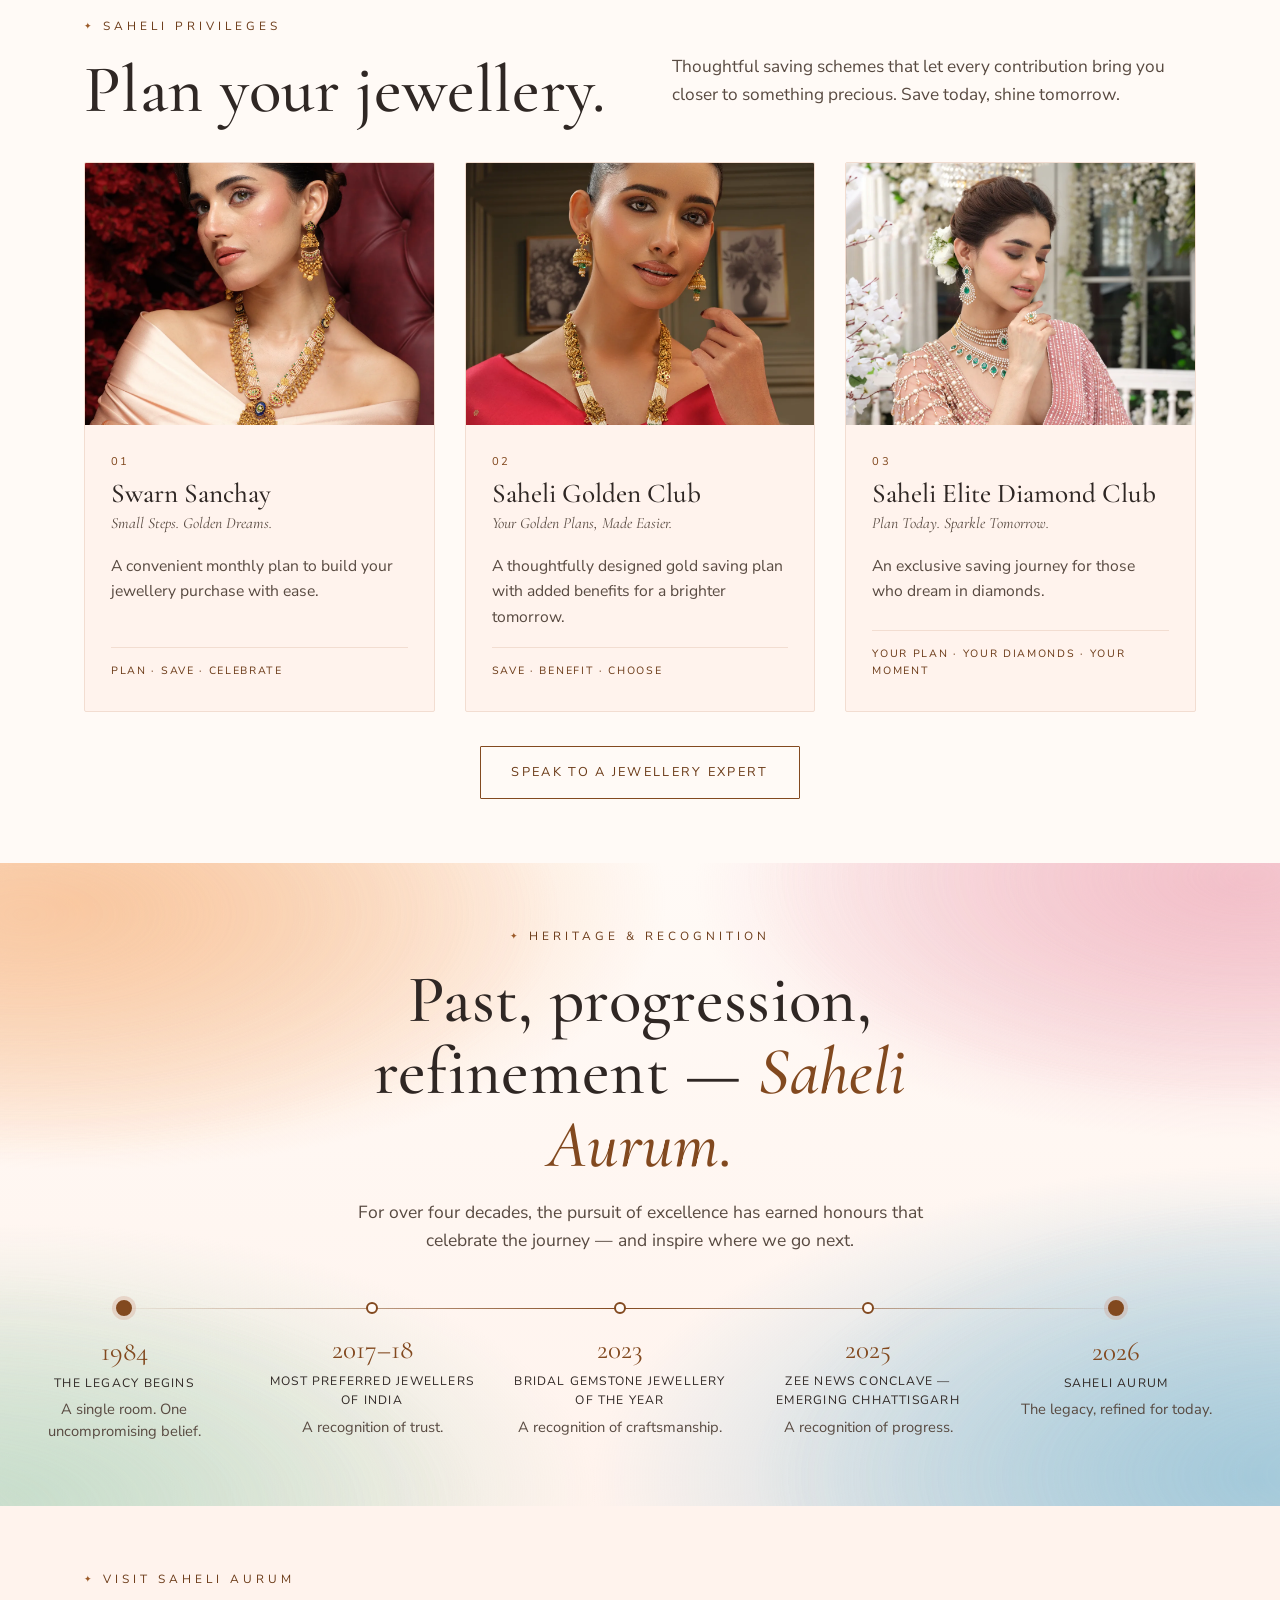
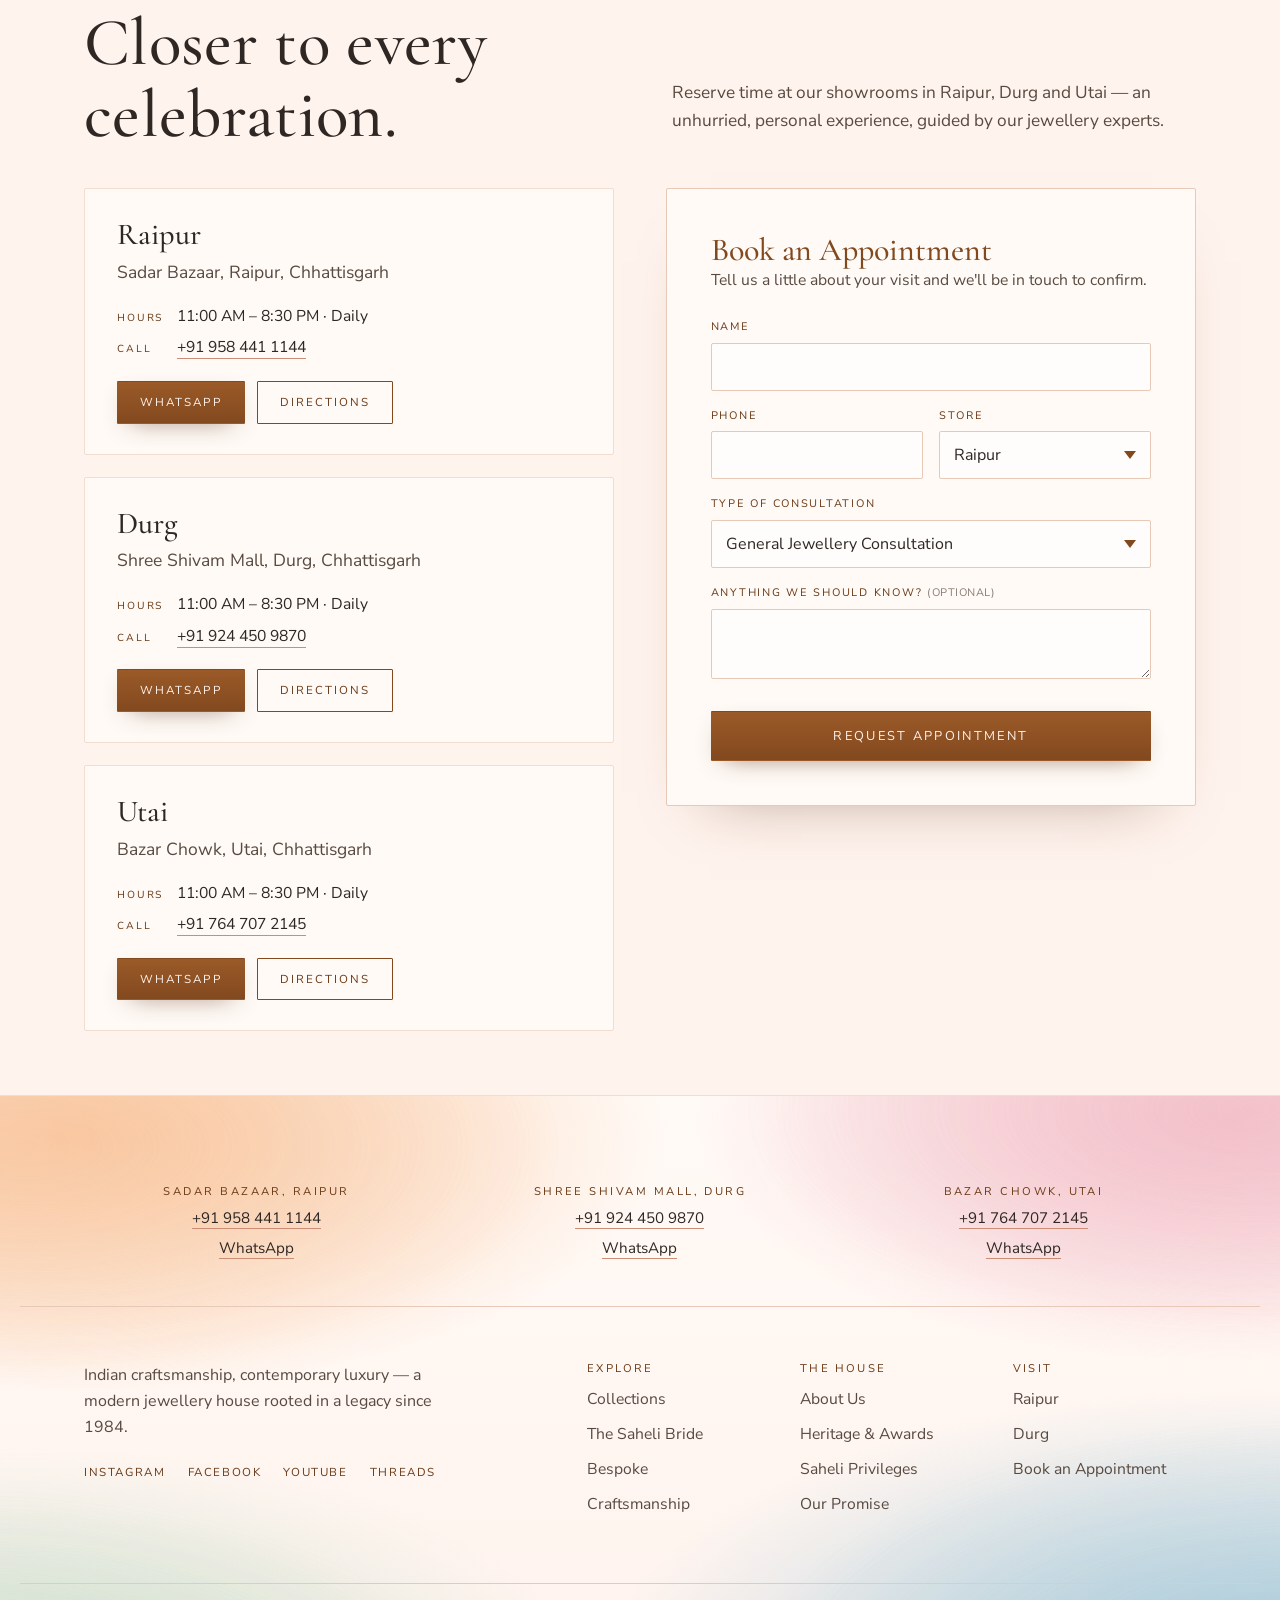
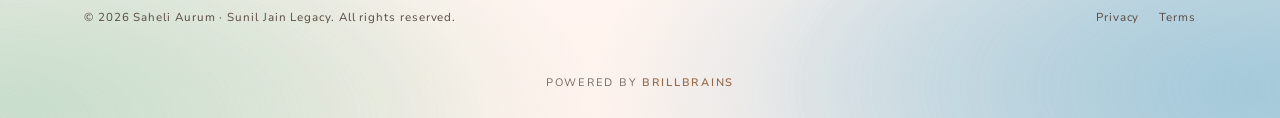
==== commit 1f8b7a02: "Collections band: light, original-colour logos, pink and blue tinge Returns the moving band to the l" ====
--- a/index.html
+++ b/index.html
@@ -5,15 +5,15 @@
 <meta name="viewport" content="width=device-width, initial-scale=1.0" />
 <title>Saheli Aurum — Pure &amp; Promising Forever</title>
 <meta name="description" content="Saheli Aurum is a modern jewellery house rooted in a legacy since 1984 — where Indian craftsmanship meets contemporary luxury. Polki, diamond, gold, gemstone and bespoke jewellery. Raipur, Durg &amp; Utai." />
-<link rel="icon" type="image/svg+xml" href="assets/img/favicon.svg?v=27" />
+<link rel="icon" type="image/svg+xml" href="assets/img/favicon.svg?v=28" />
 <meta name="theme-color" content="#fff3ed" />
 <link rel="preconnect" href="https://fonts.googleapis.com" />
 <link rel="preconnect" href="https://fonts.gstatic.com" crossorigin />
 <link href="https://fonts.googleapis.com/css2?family=Cormorant+Garamond:ital,wght@0,400;0,500;0,600;1,400;1,500&family=Nunito+Sans:ital,opsz,wght@0,6..12,300;0,6..12,400;0,6..12,600;0,6..12,700;1,6..12,400&display=swap" rel="stylesheet" />
 <link rel="preload" as="image" href="assets/img/hero_model.webp" fetchpriority="high" />
-<link rel="stylesheet" href="assets/css/styles.css?v=27" />
-<link rel="stylesheet" href="assets/css/atelier.css?v=27" />
-<script src="assets/js/theme.js?v=27"></script>
+<link rel="stylesheet" href="assets/css/styles.css?v=28" />
+<link rel="stylesheet" href="assets/css/atelier.css?v=28" />
+<script src="assets/js/theme.js?v=28"></script>
 </head>
 <body>
 
@@ -27,7 +27,7 @@
     </button>
 
     <a class="brand" href="/" aria-label="Saheli Aurum home">
-      <img class="brand__logo" src="assets/img/logo-stack.svg?v=27" alt="Saheli Aurum" width="61" height="54" />
+      <img class="brand__logo" src="assets/img/logo-stack.svg?v=28" alt="Saheli Aurum" width="61" height="54" />
       <span class="brand__legacy">A&nbsp;Sunil&nbsp;Jain&nbsp;Legacy</span>
     </a>
 
@@ -160,9 +160,9 @@
   <!-- BRAND FILM -->
   <section class="filmband" id="film" aria-label="The Saheli story in motion">
     <div class="filmband__media">
-      <video autoplay muted loop playsinline preload="metadata" poster="assets/video/brand-film-poster.webp?v=27">
-        <source src="assets/video/brand-film.webm?v=27" type="video/webm" />
-        <source src="assets/video/brand-film.mp4?v=27" type="video/mp4" />
+      <video autoplay muted loop playsinline preload="metadata" poster="assets/video/brand-film-poster.webp?v=28">
+        <source src="assets/video/brand-film.webm?v=28" type="video/webm" />
+        <source src="assets/video/brand-film.mp4?v=28" type="video/mp4" />
       </video>
       <div class="filmband__scrim"></div>
     </div>
@@ -702,6 +702,6 @@
   <div class="site-footer__credit"><a href="https://brillbrainsconsultants.com/" target="_blank" rel="noopener">Powered by <strong>BrillBrains</strong></a></div>
 </footer>
 
-<script src="assets/js/main.js?v=27"></script>
+<script src="assets/js/main.js?v=28"></script>
 </body>
 </html>
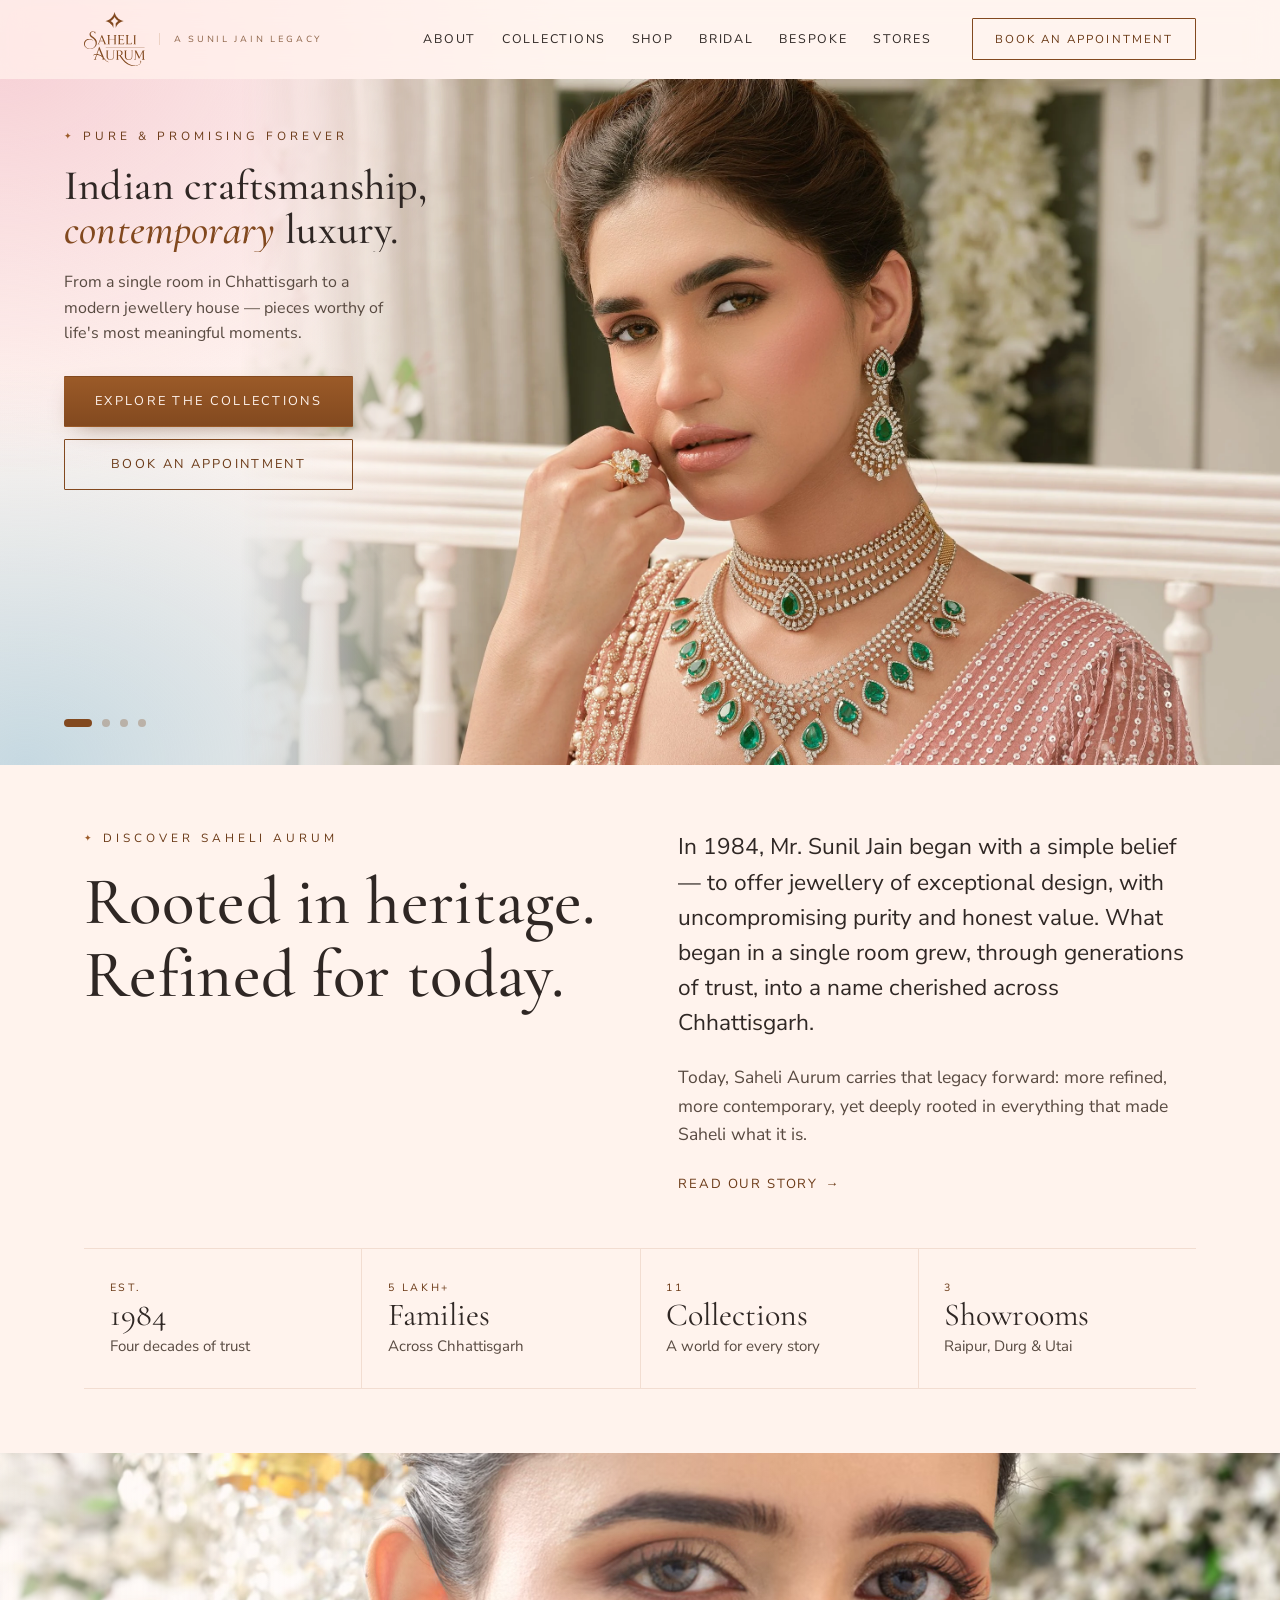
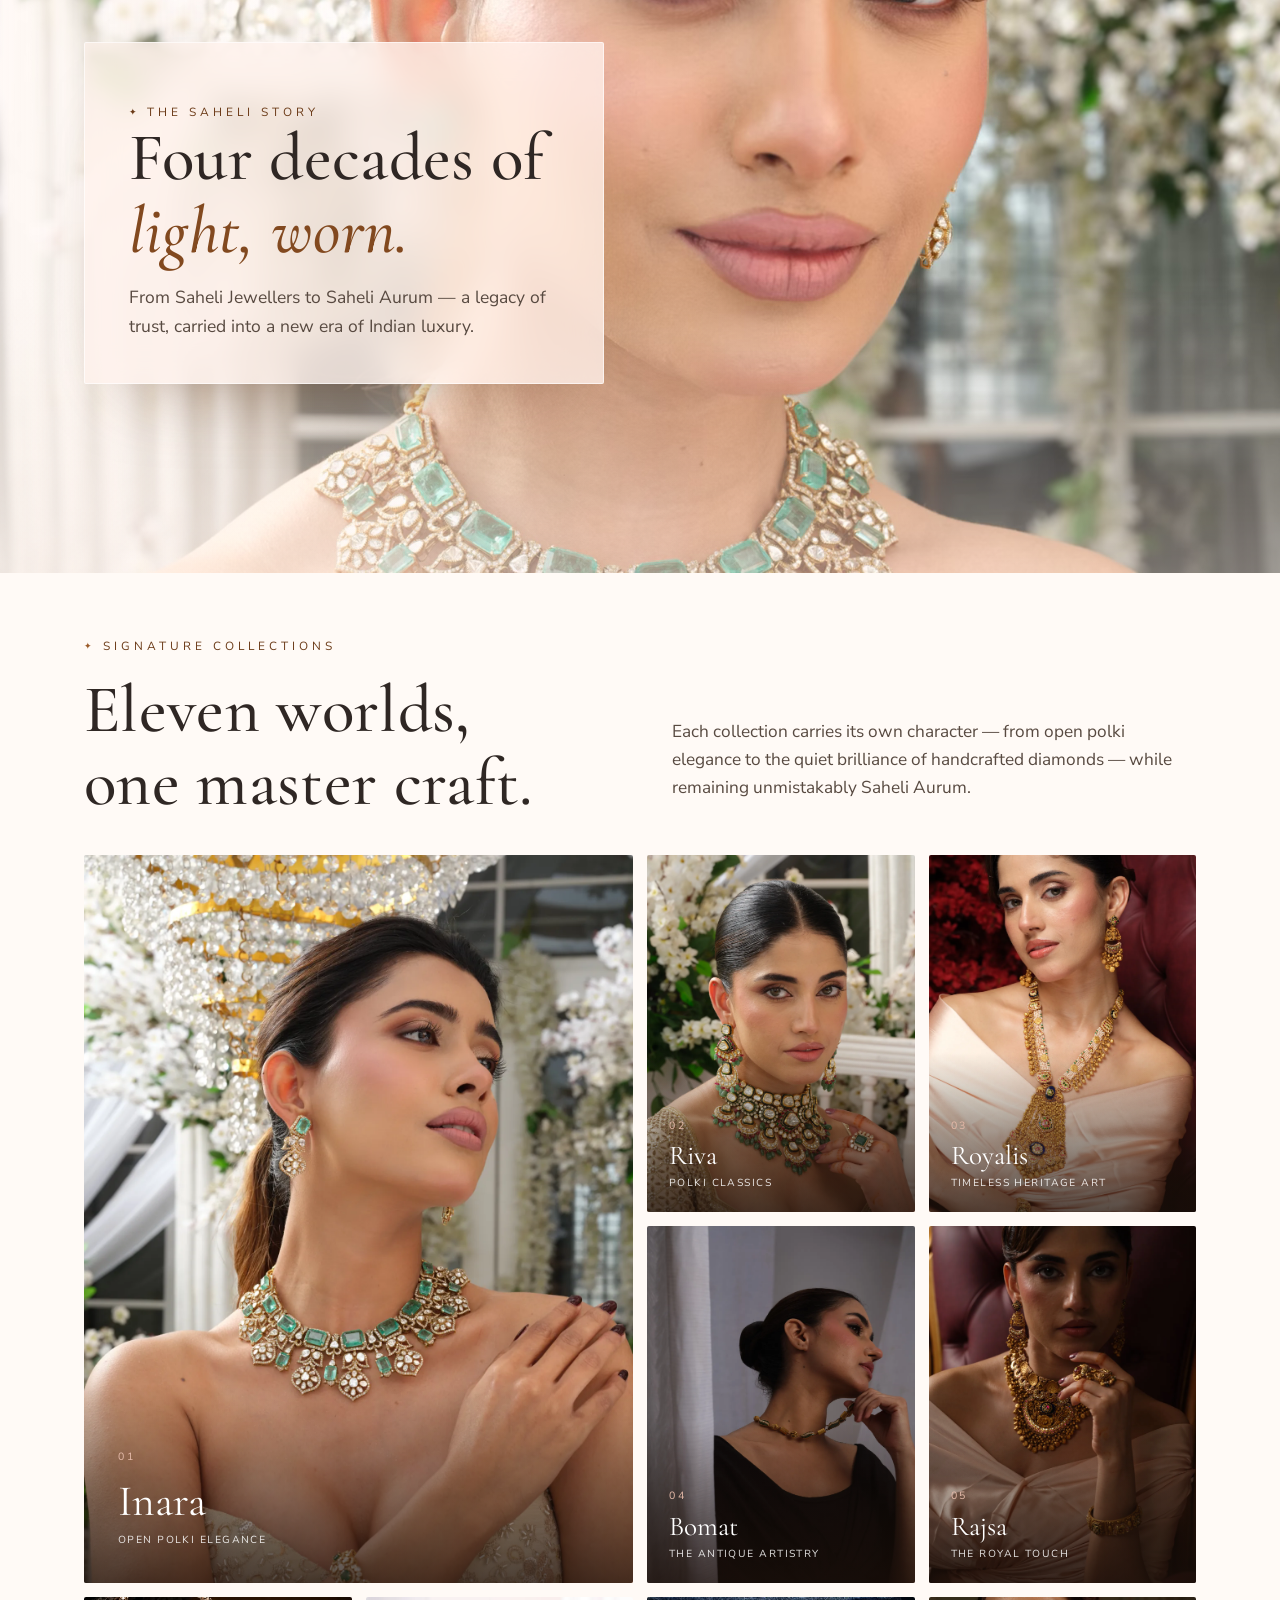
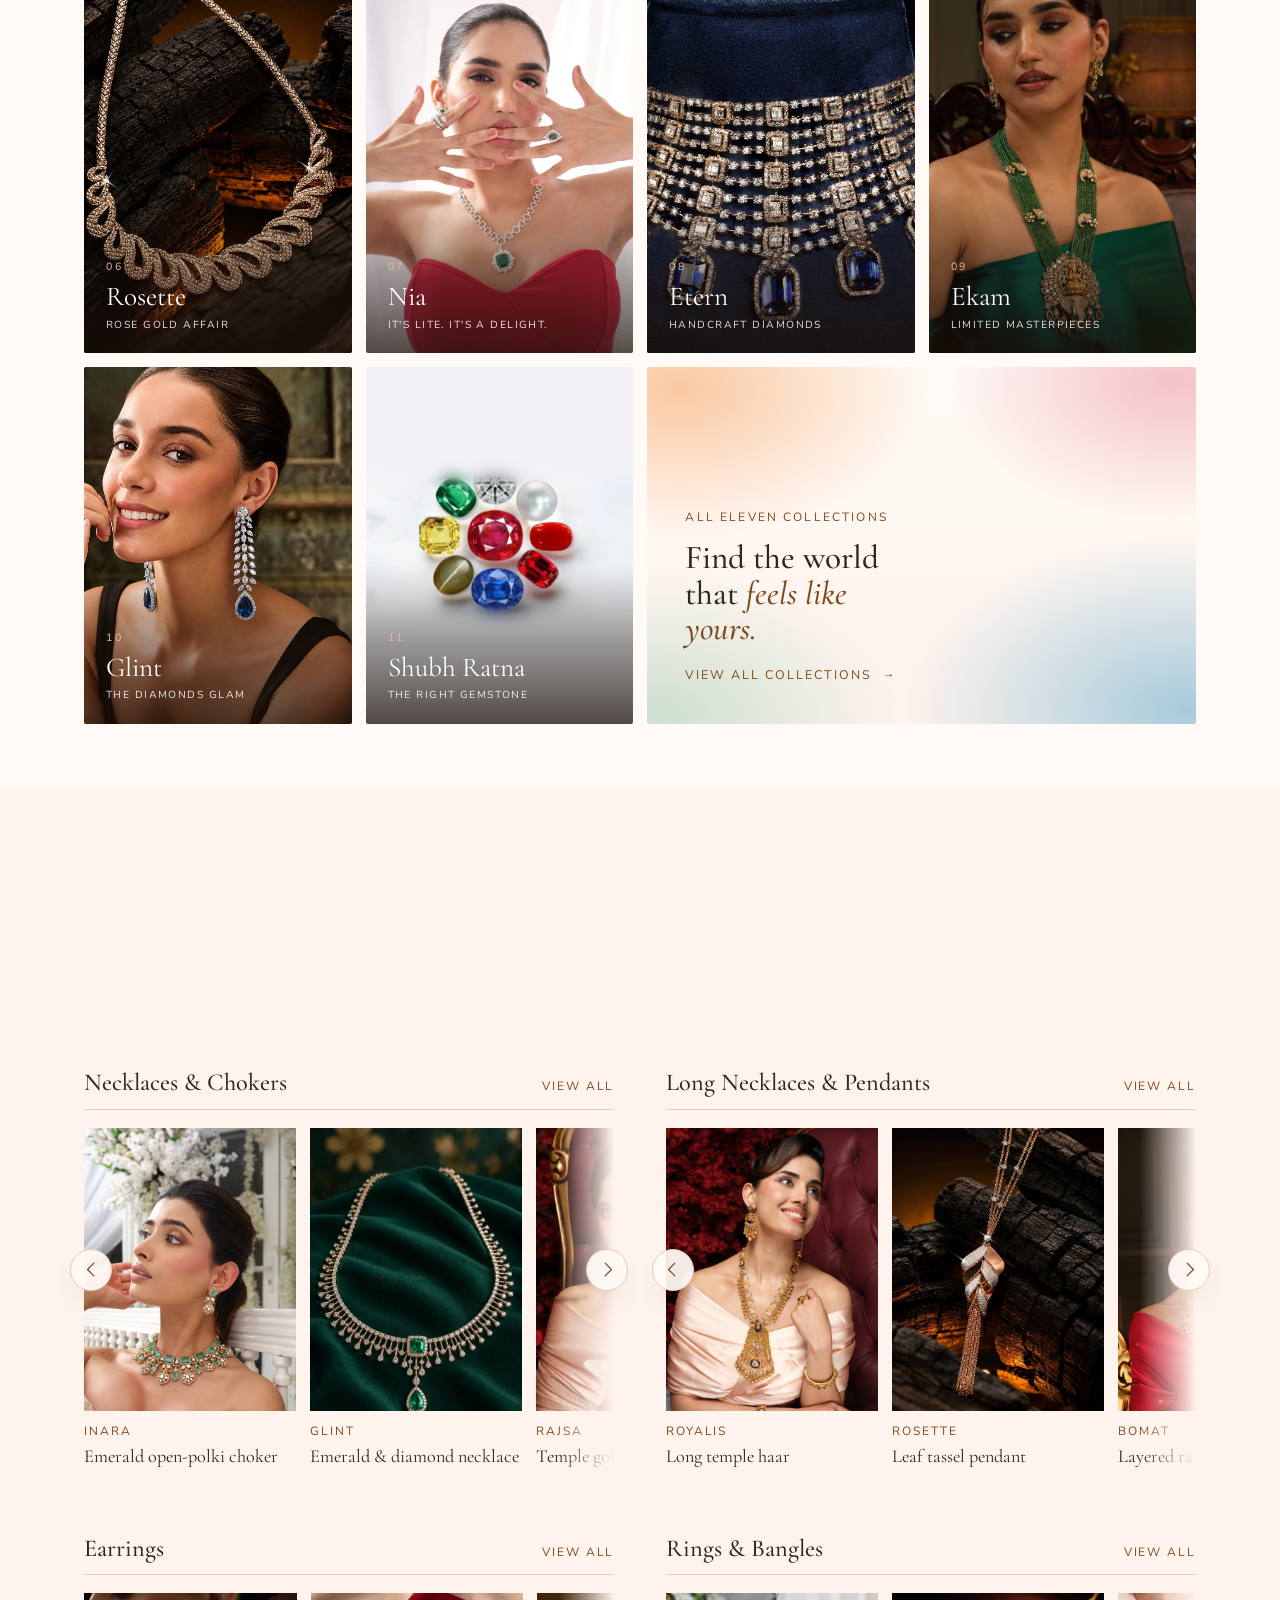
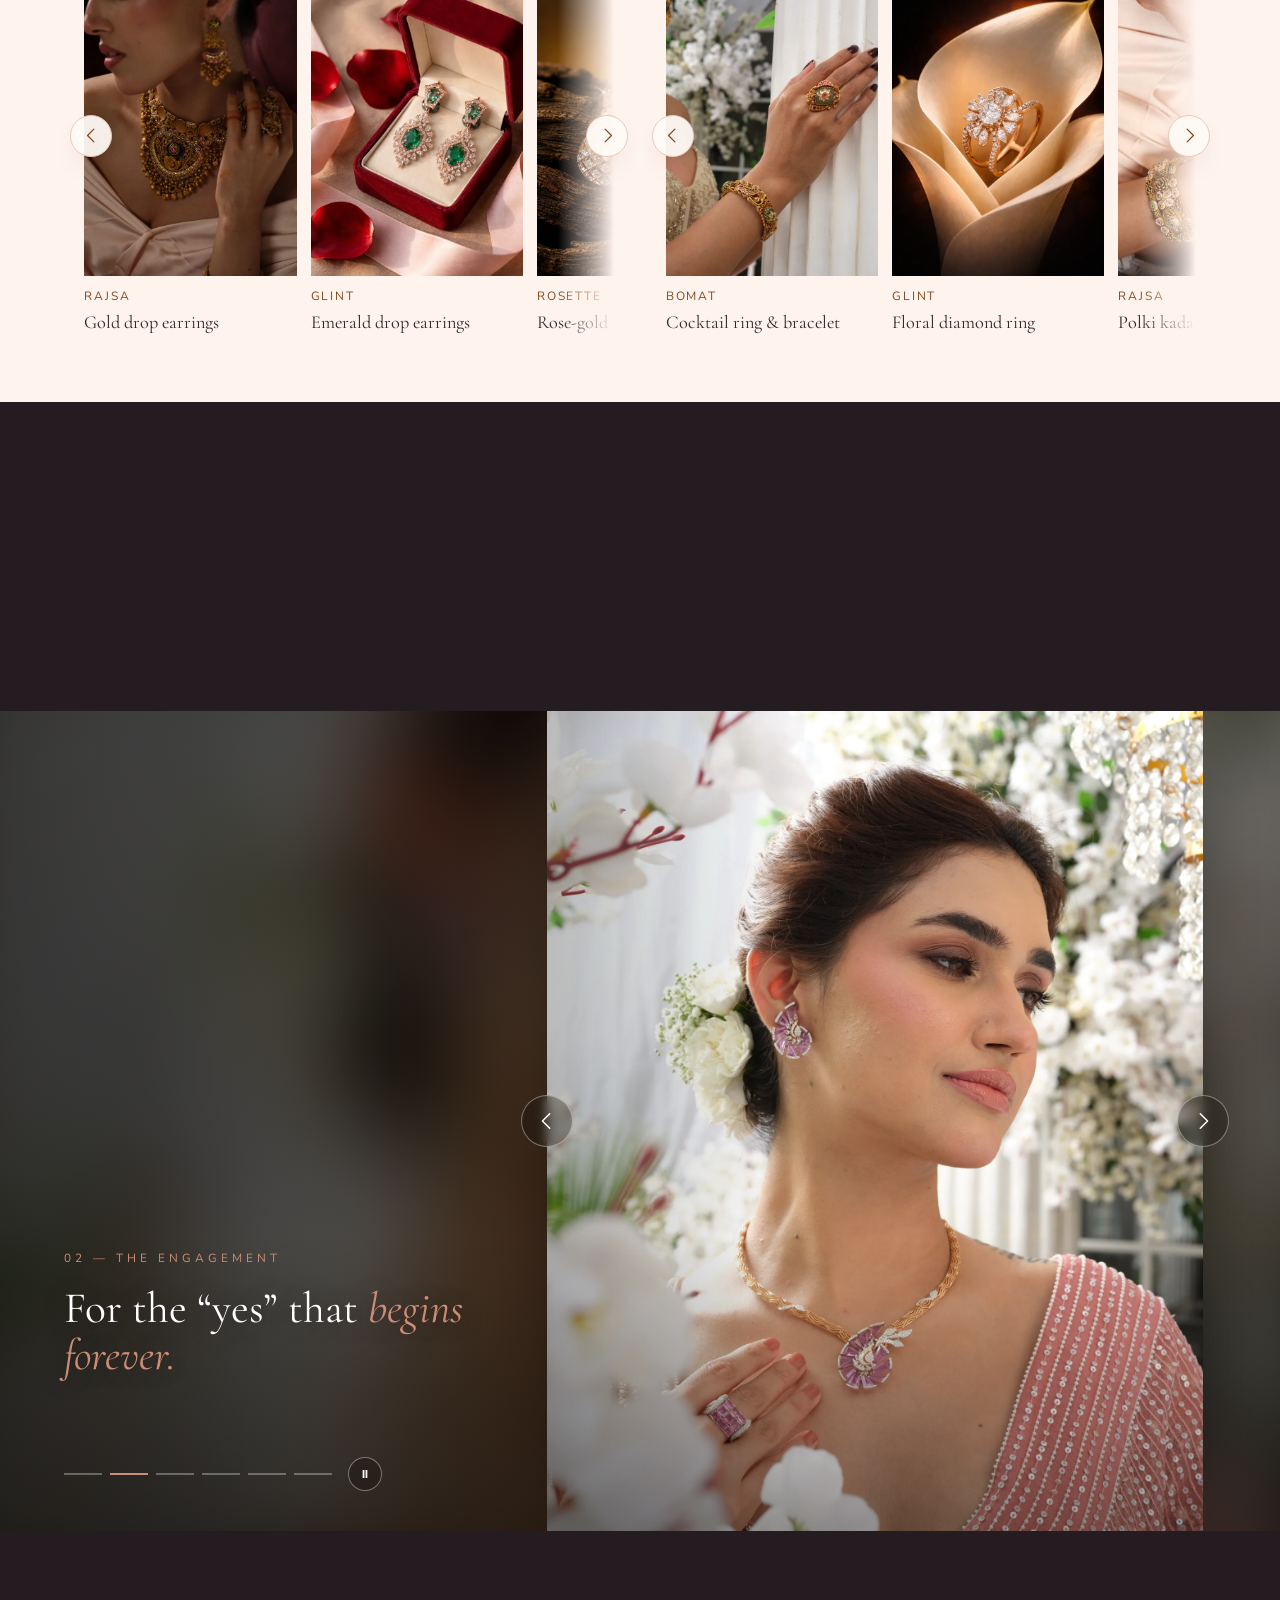
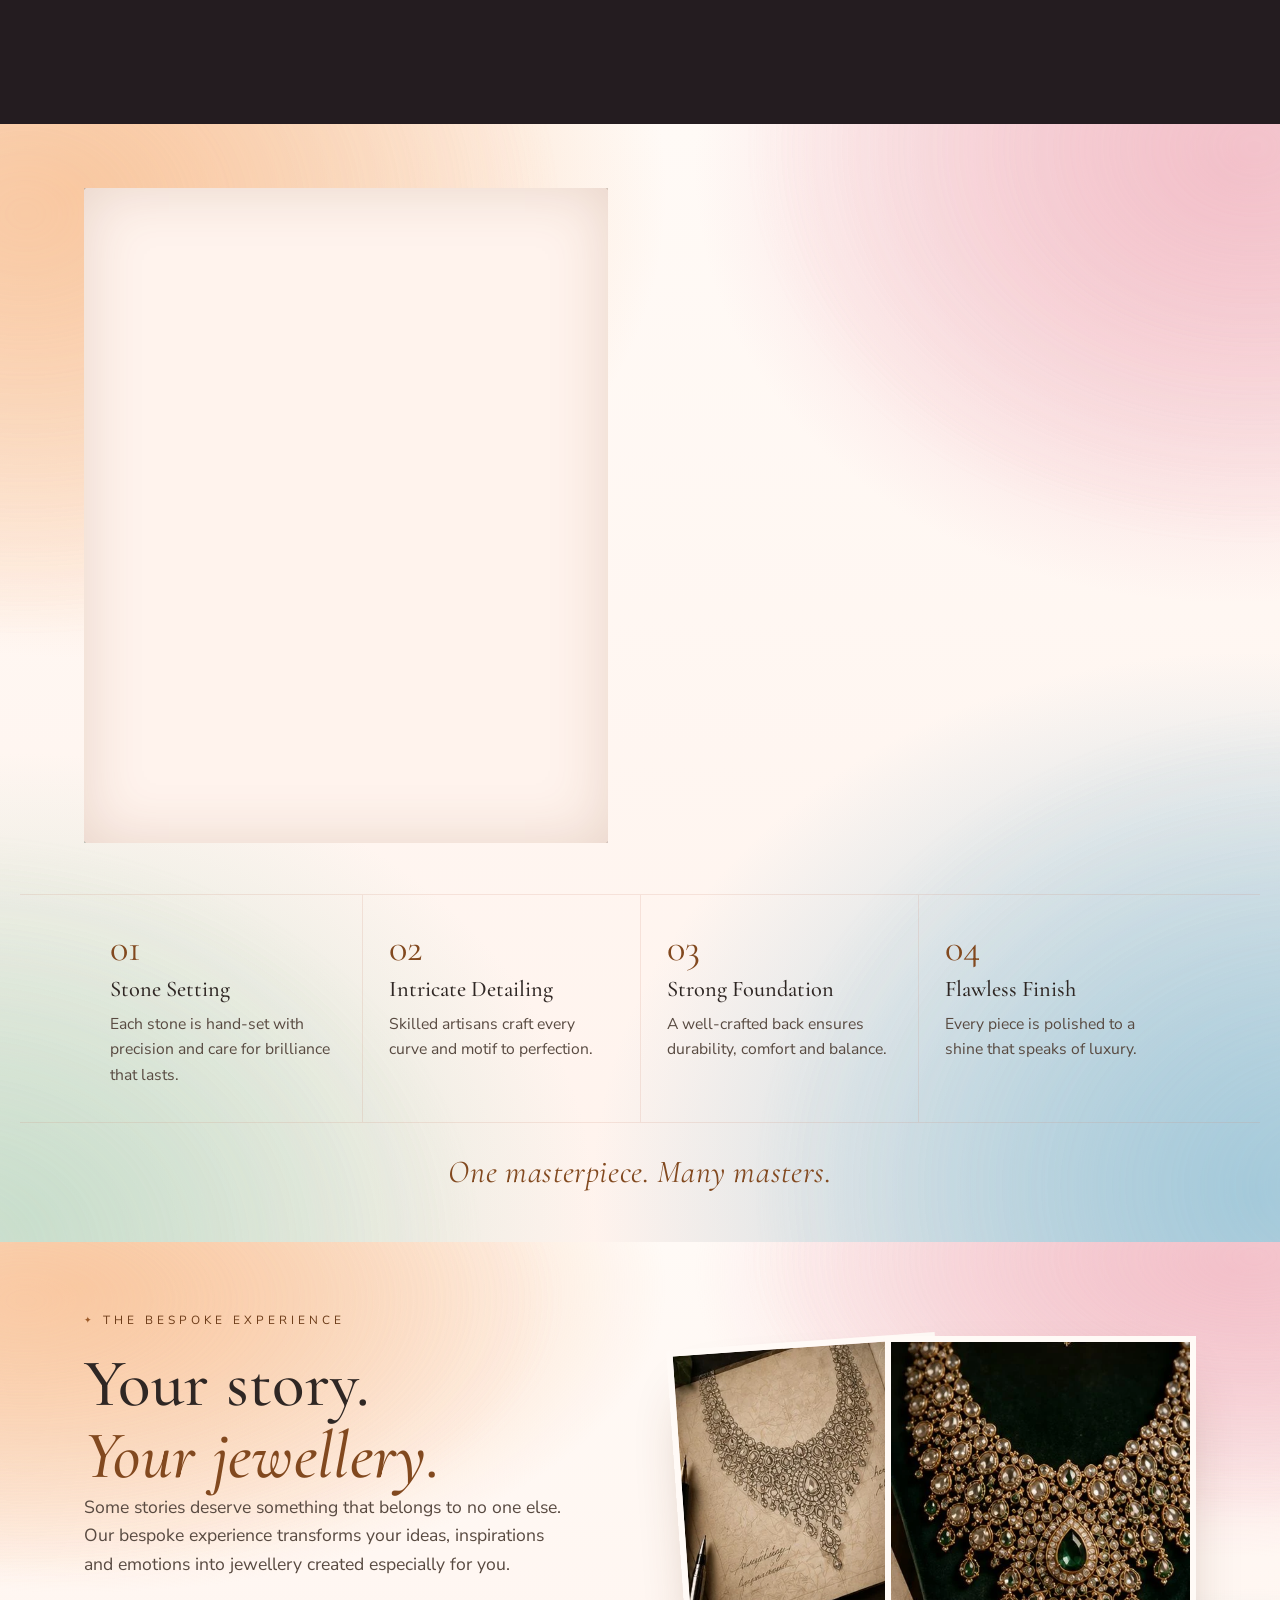
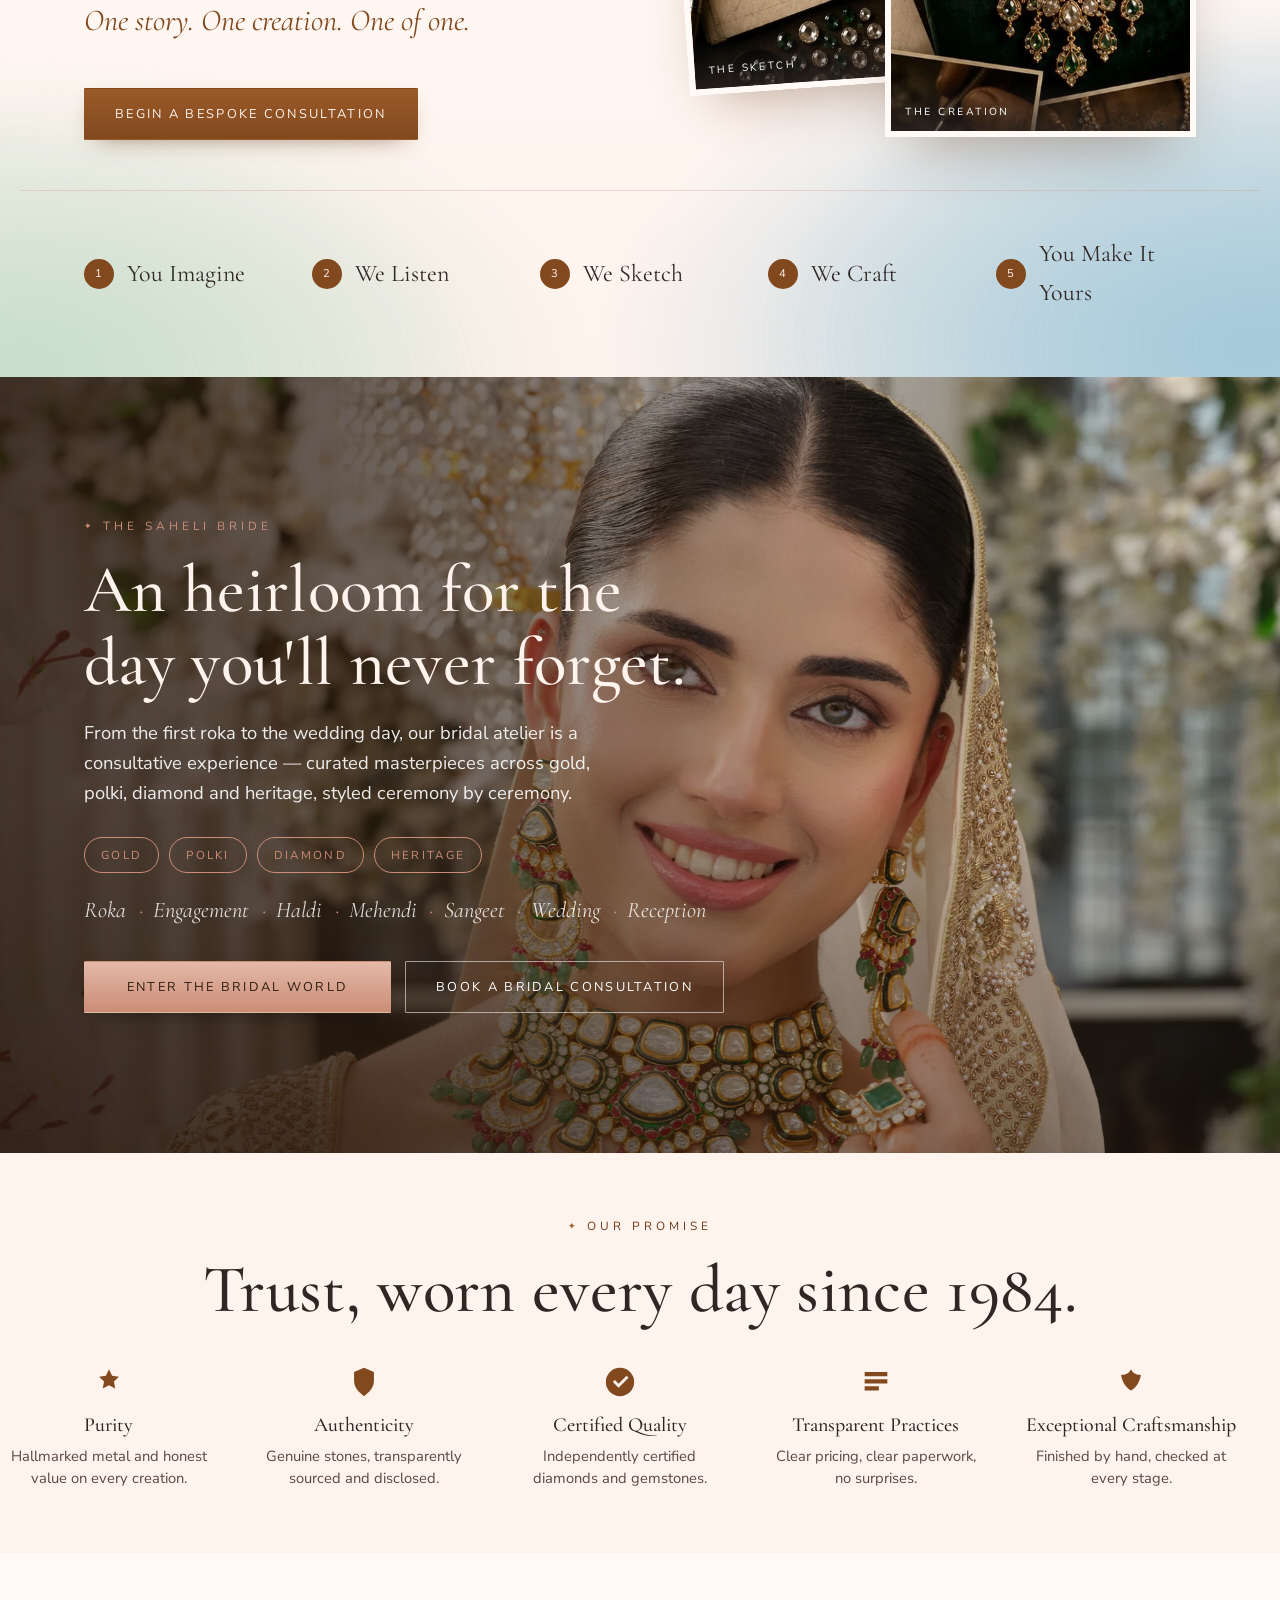
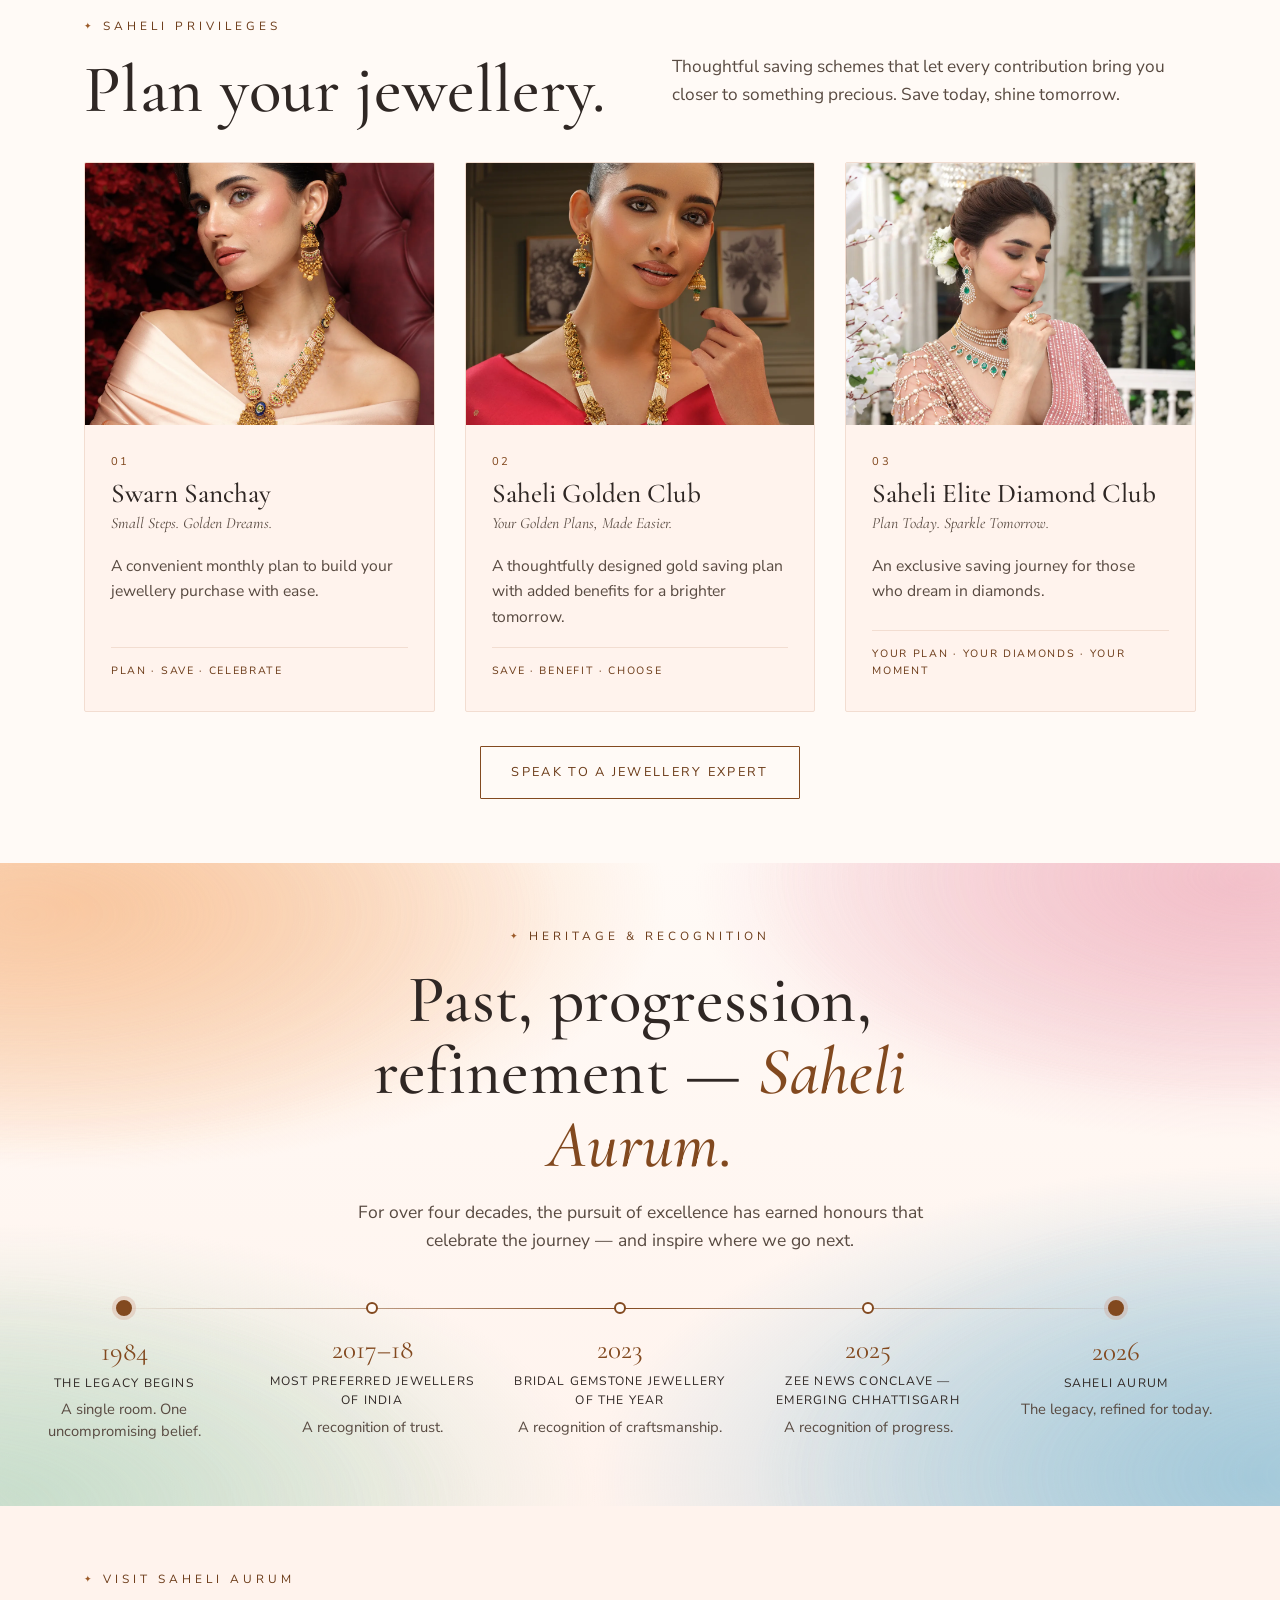
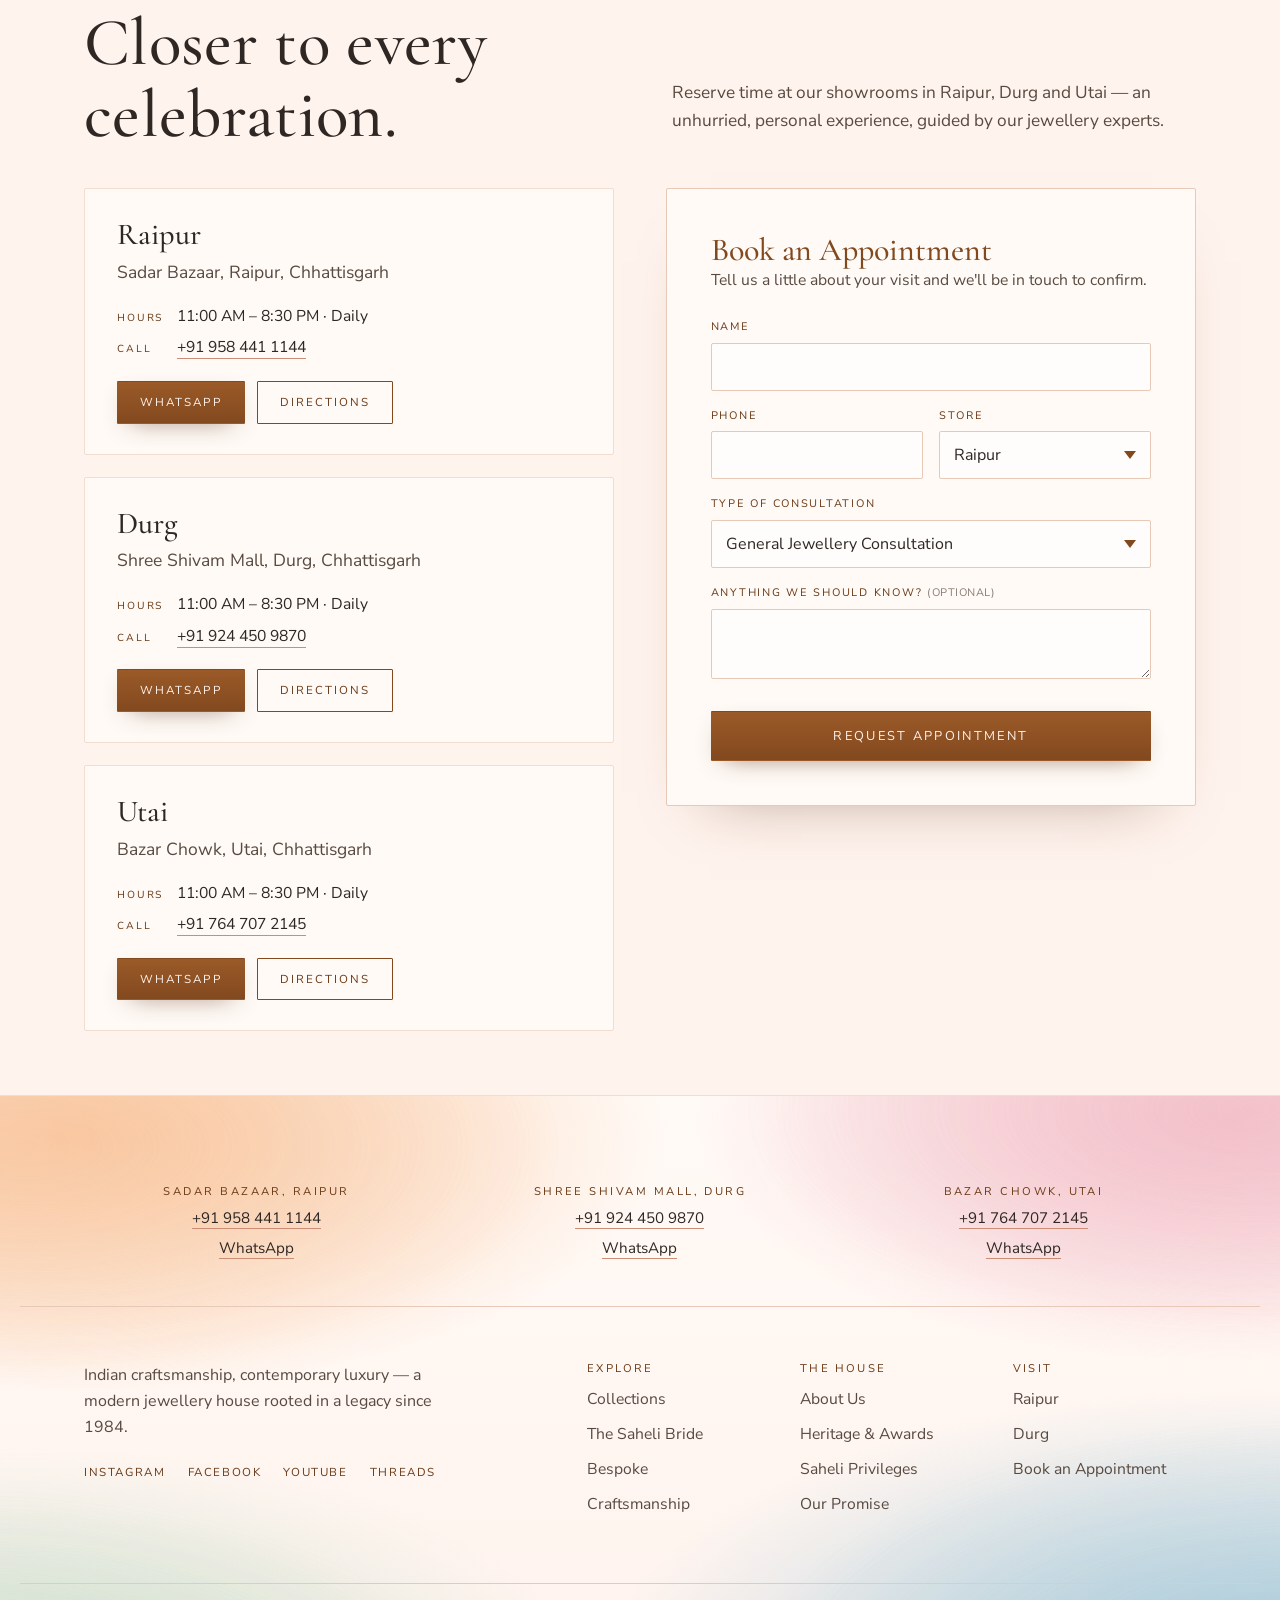
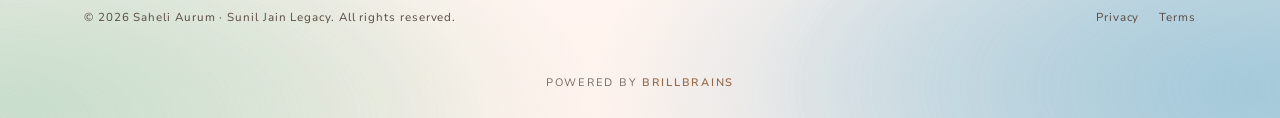
==== commit 7919fd2d: "Header: centre the logo on phones and small tablets At 860px and below the header becomes a three-co" ====
--- a/index.html
+++ b/index.html
@@ -5,15 +5,15 @@
 <meta name="viewport" content="width=device-width, initial-scale=1.0" />
 <title>Saheli Aurum — Pure &amp; Promising Forever</title>
 <meta name="description" content="Saheli Aurum is a modern jewellery house rooted in a legacy since 1984 — where Indian craftsmanship meets contemporary luxury. Polki, diamond, gold, gemstone and bespoke jewellery. Raipur, Durg &amp; Utai." />
-<link rel="icon" type="image/svg+xml" href="assets/img/favicon.svg?v=28" />
+<link rel="icon" type="image/svg+xml" href="assets/img/favicon.svg?v=29" />
 <meta name="theme-color" content="#fff3ed" />
 <link rel="preconnect" href="https://fonts.googleapis.com" />
 <link rel="preconnect" href="https://fonts.gstatic.com" crossorigin />
 <link href="https://fonts.googleapis.com/css2?family=Cormorant+Garamond:ital,wght@0,400;0,500;0,600;1,400;1,500&family=Nunito+Sans:ital,opsz,wght@0,6..12,300;0,6..12,400;0,6..12,600;0,6..12,700;1,6..12,400&display=swap" rel="stylesheet" />
 <link rel="preload" as="image" href="assets/img/hero_model.webp" fetchpriority="high" />
-<link rel="stylesheet" href="assets/css/styles.css?v=28" />
-<link rel="stylesheet" href="assets/css/atelier.css?v=28" />
-<script src="assets/js/theme.js?v=28"></script>
+<link rel="stylesheet" href="assets/css/styles.css?v=29" />
+<link rel="stylesheet" href="assets/css/atelier.css?v=29" />
+<script src="assets/js/theme.js?v=29"></script>
 </head>
 <body>
 
@@ -27,7 +27,7 @@
     </button>
 
     <a class="brand" href="/" aria-label="Saheli Aurum home">
-      <img class="brand__logo" src="assets/img/logo-stack.svg?v=28" alt="Saheli Aurum" width="61" height="54" />
+      <img class="brand__logo" src="assets/img/logo-stack.svg?v=29" alt="Saheli Aurum" width="61" height="54" />
       <span class="brand__legacy">A&nbsp;Sunil&nbsp;Jain&nbsp;Legacy</span>
     </a>
 
@@ -160,9 +160,9 @@
   <!-- BRAND FILM -->
   <section class="filmband" id="film" aria-label="The Saheli story in motion">
     <div class="filmband__media">
-      <video autoplay muted loop playsinline preload="metadata" poster="assets/video/brand-film-poster.webp?v=28">
-        <source src="assets/video/brand-film.webm?v=28" type="video/webm" />
-        <source src="assets/video/brand-film.mp4?v=28" type="video/mp4" />
+      <video autoplay muted loop playsinline preload="metadata" poster="assets/video/brand-film-poster.webp?v=29">
+        <source src="assets/video/brand-film.webm?v=29" type="video/webm" />
+        <source src="assets/video/brand-film.mp4?v=29" type="video/mp4" />
       </video>
       <div class="filmband__scrim"></div>
     </div>
@@ -702,6 +702,6 @@
   <div class="site-footer__credit"><a href="https://brillbrainsconsultants.com/" target="_blank" rel="noopener">Powered by <strong>BrillBrains</strong></a></div>
 </footer>
 
-<script src="assets/js/main.js?v=28"></script>
+<script src="assets/js/main.js?v=29"></script>
 </body>
 </html>
--- a/assets/css/styles.css
+++ b/assets/css/styles.css
@@ -876,6 +876,10 @@
      old legibility scrim and light-gold bars are no longer needed. */
   .nav-toggle{display:flex;color:var(--mahogany)}
   .nav-toggle span{width:26px;height:2px}
+  /* phones and small tablets: the mark sits in the middle of the header, the menu button stays left */
+  .site-header__inner{display:grid;grid-template-columns:44px 1fr 44px;gap:0}
+  .nav-toggle{grid-column:1;justify-self:start}
+  .brand{grid-column:2;justify-self:center}
   /* IMPORTANT: no backdrop-filter on the header on mobile — it would create a
      containing block and collapse the fixed nav overlay into the header strip. */
   .site-header{backdrop-filter:none;background:rgba(255,243,237,.9)}
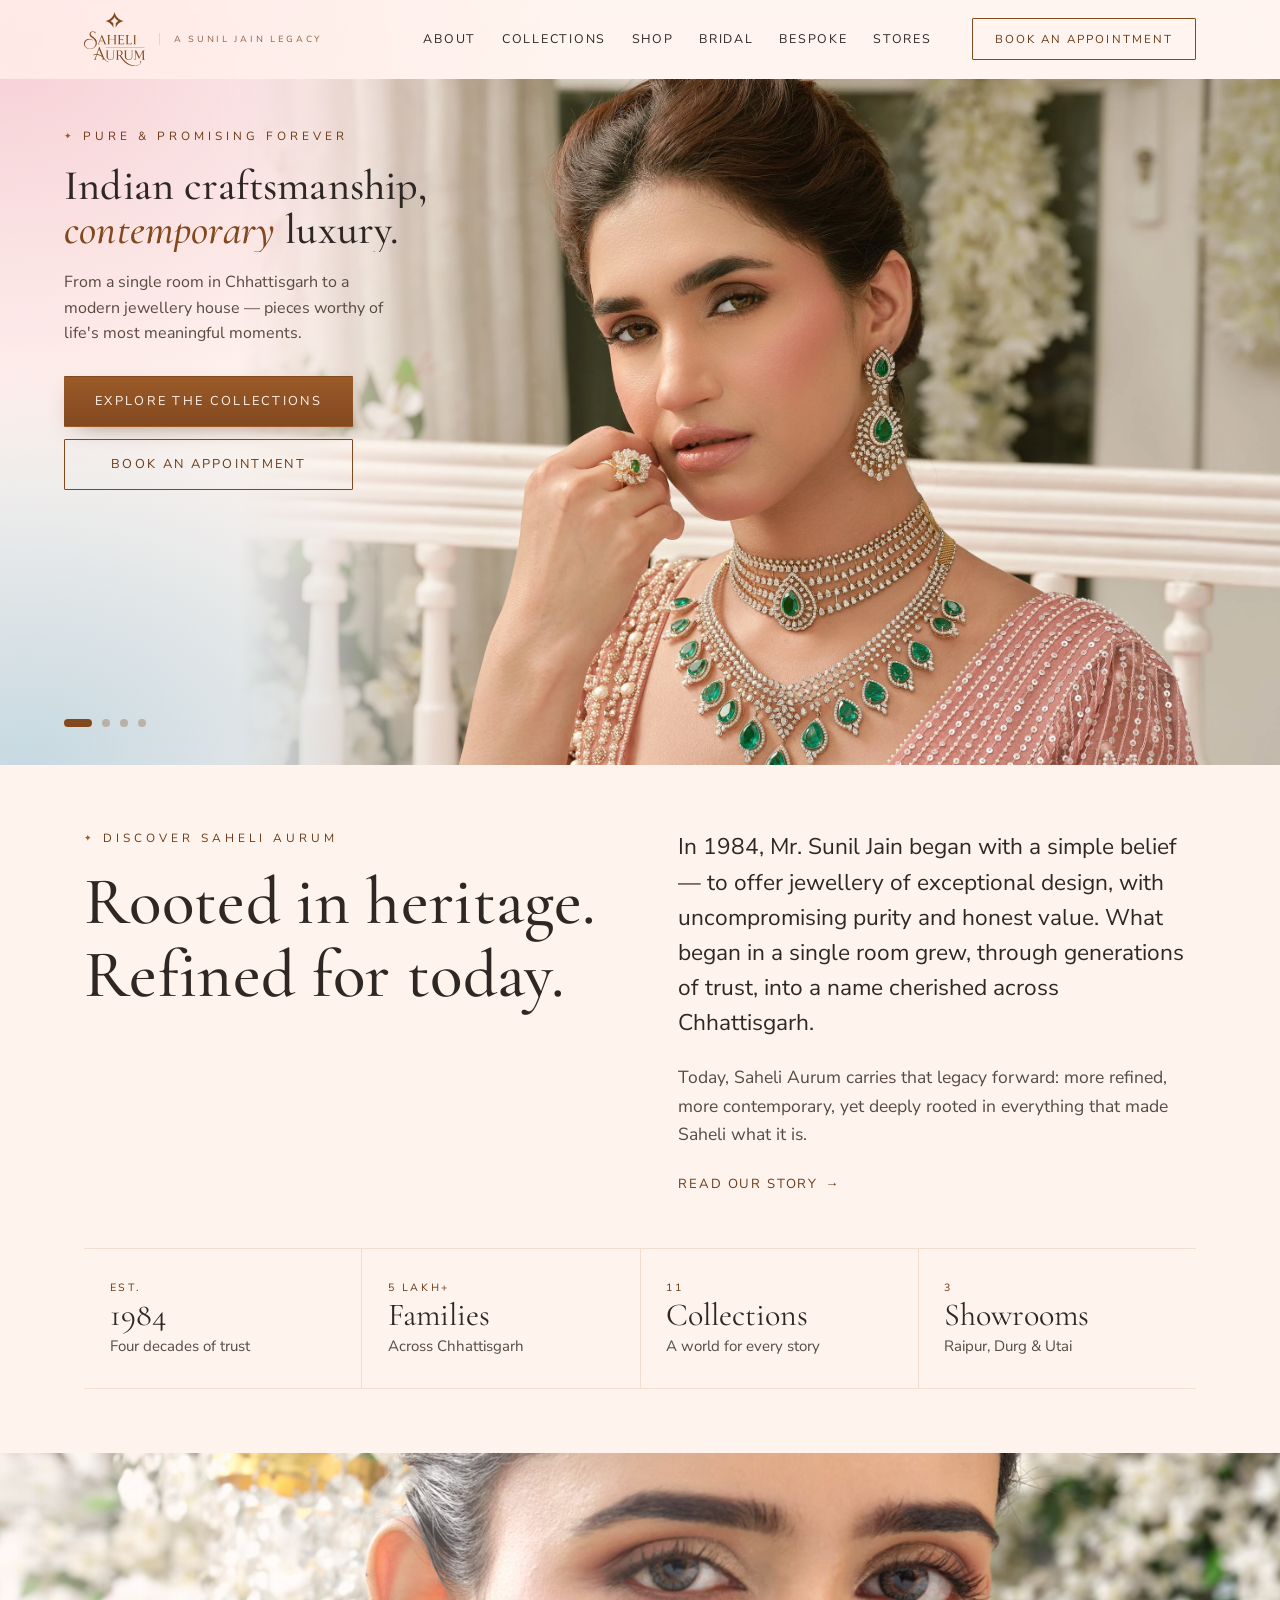
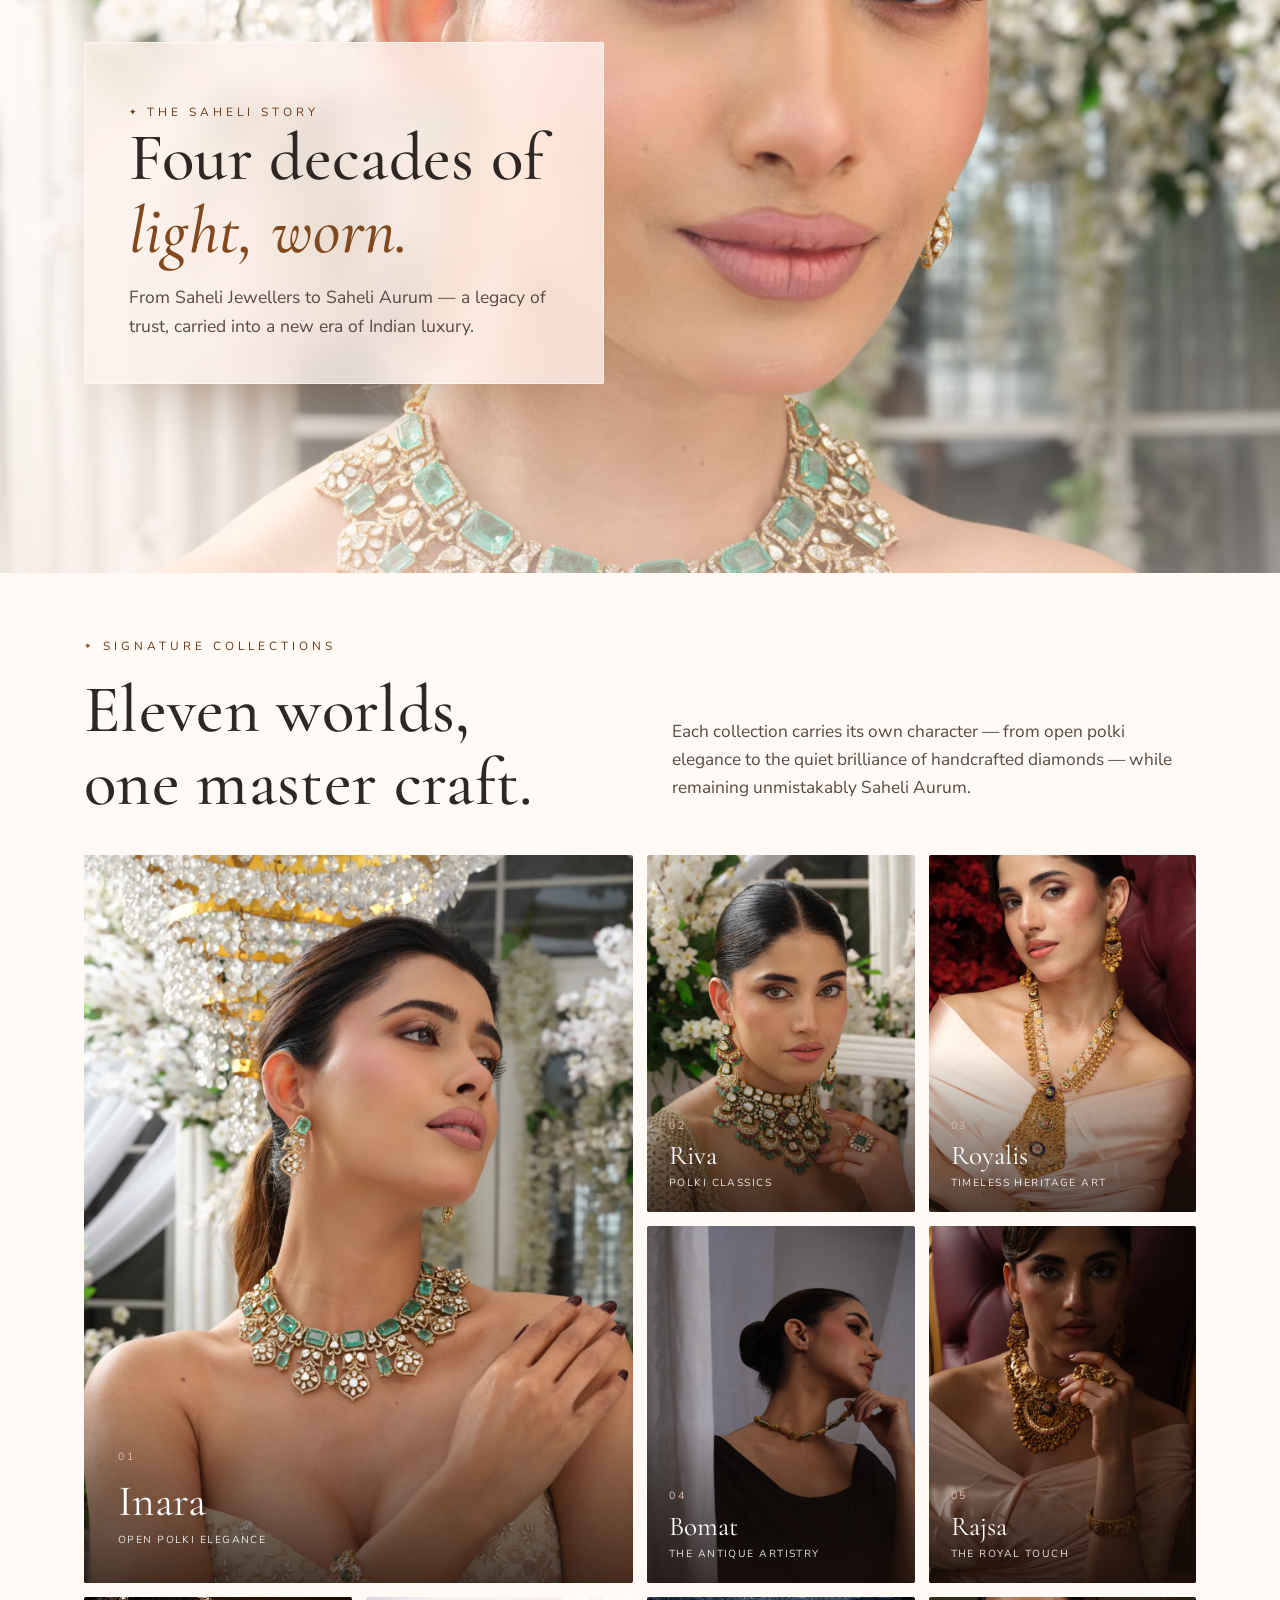
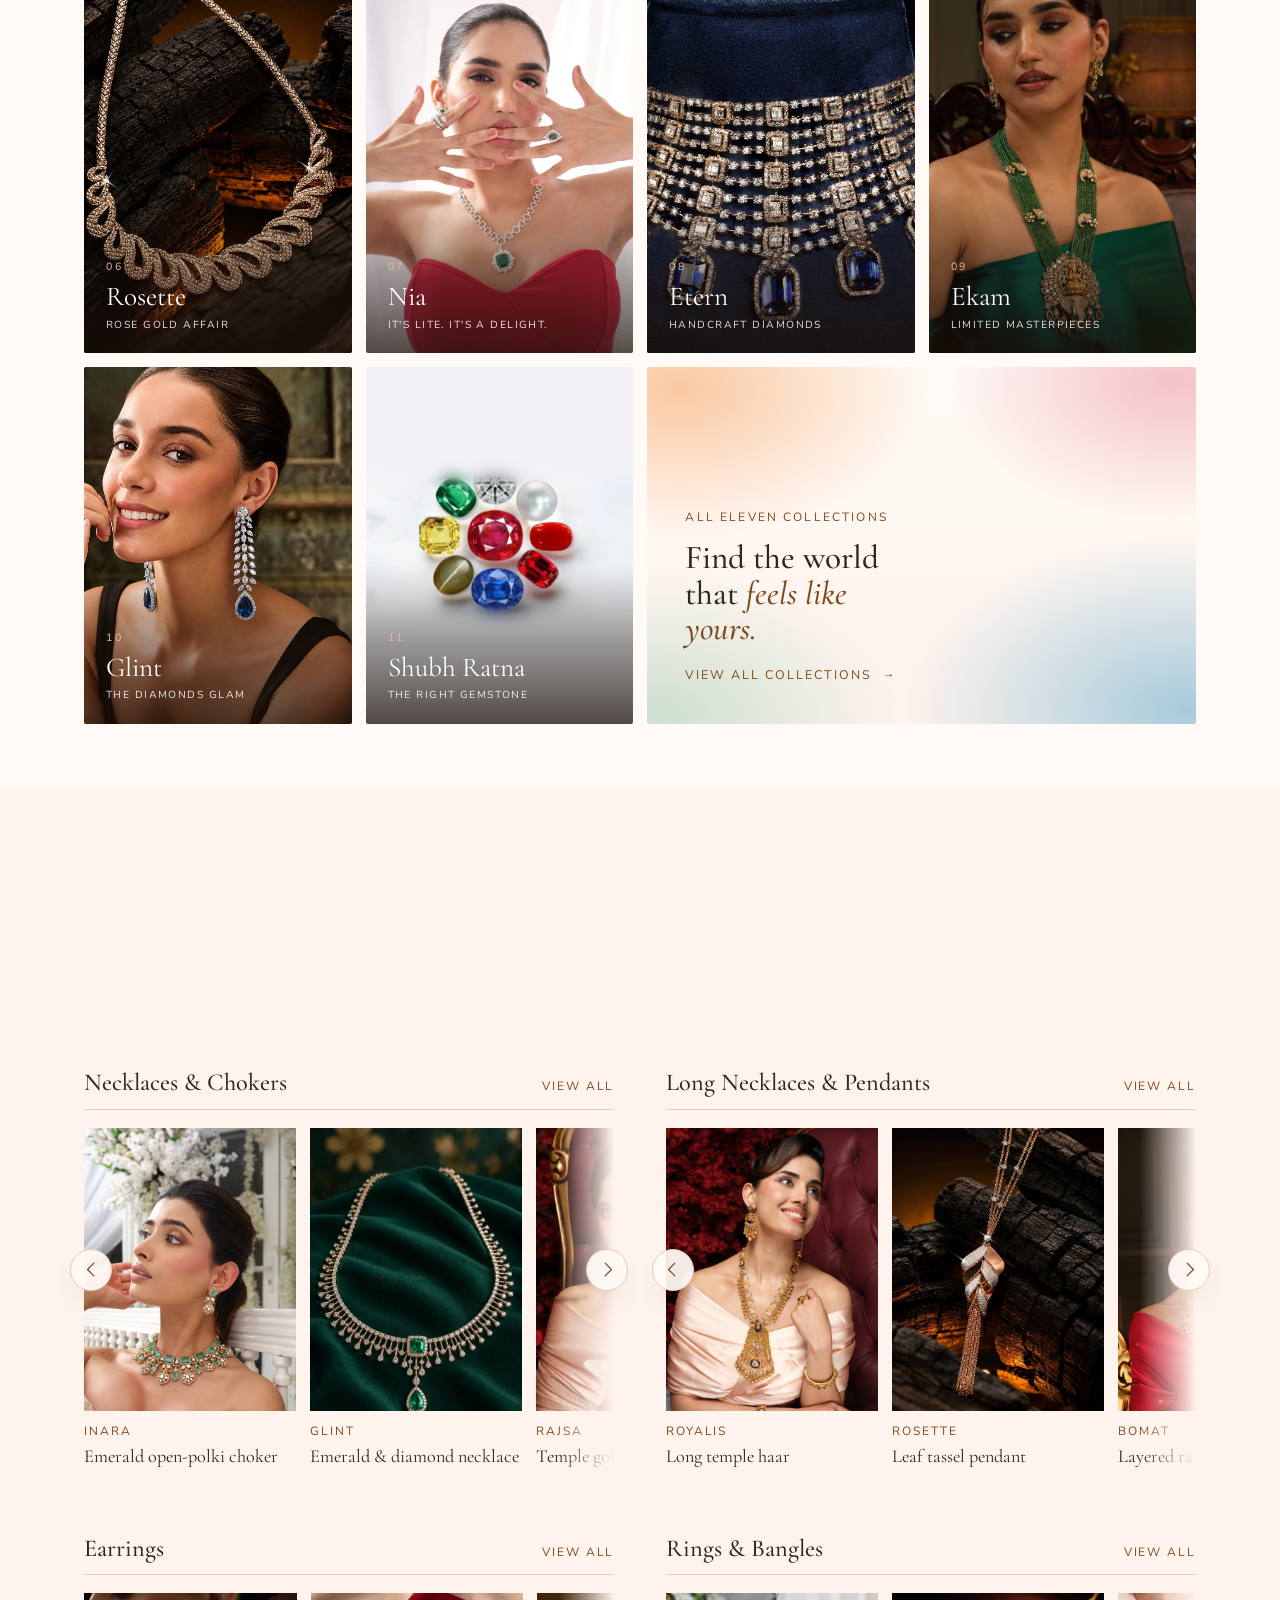
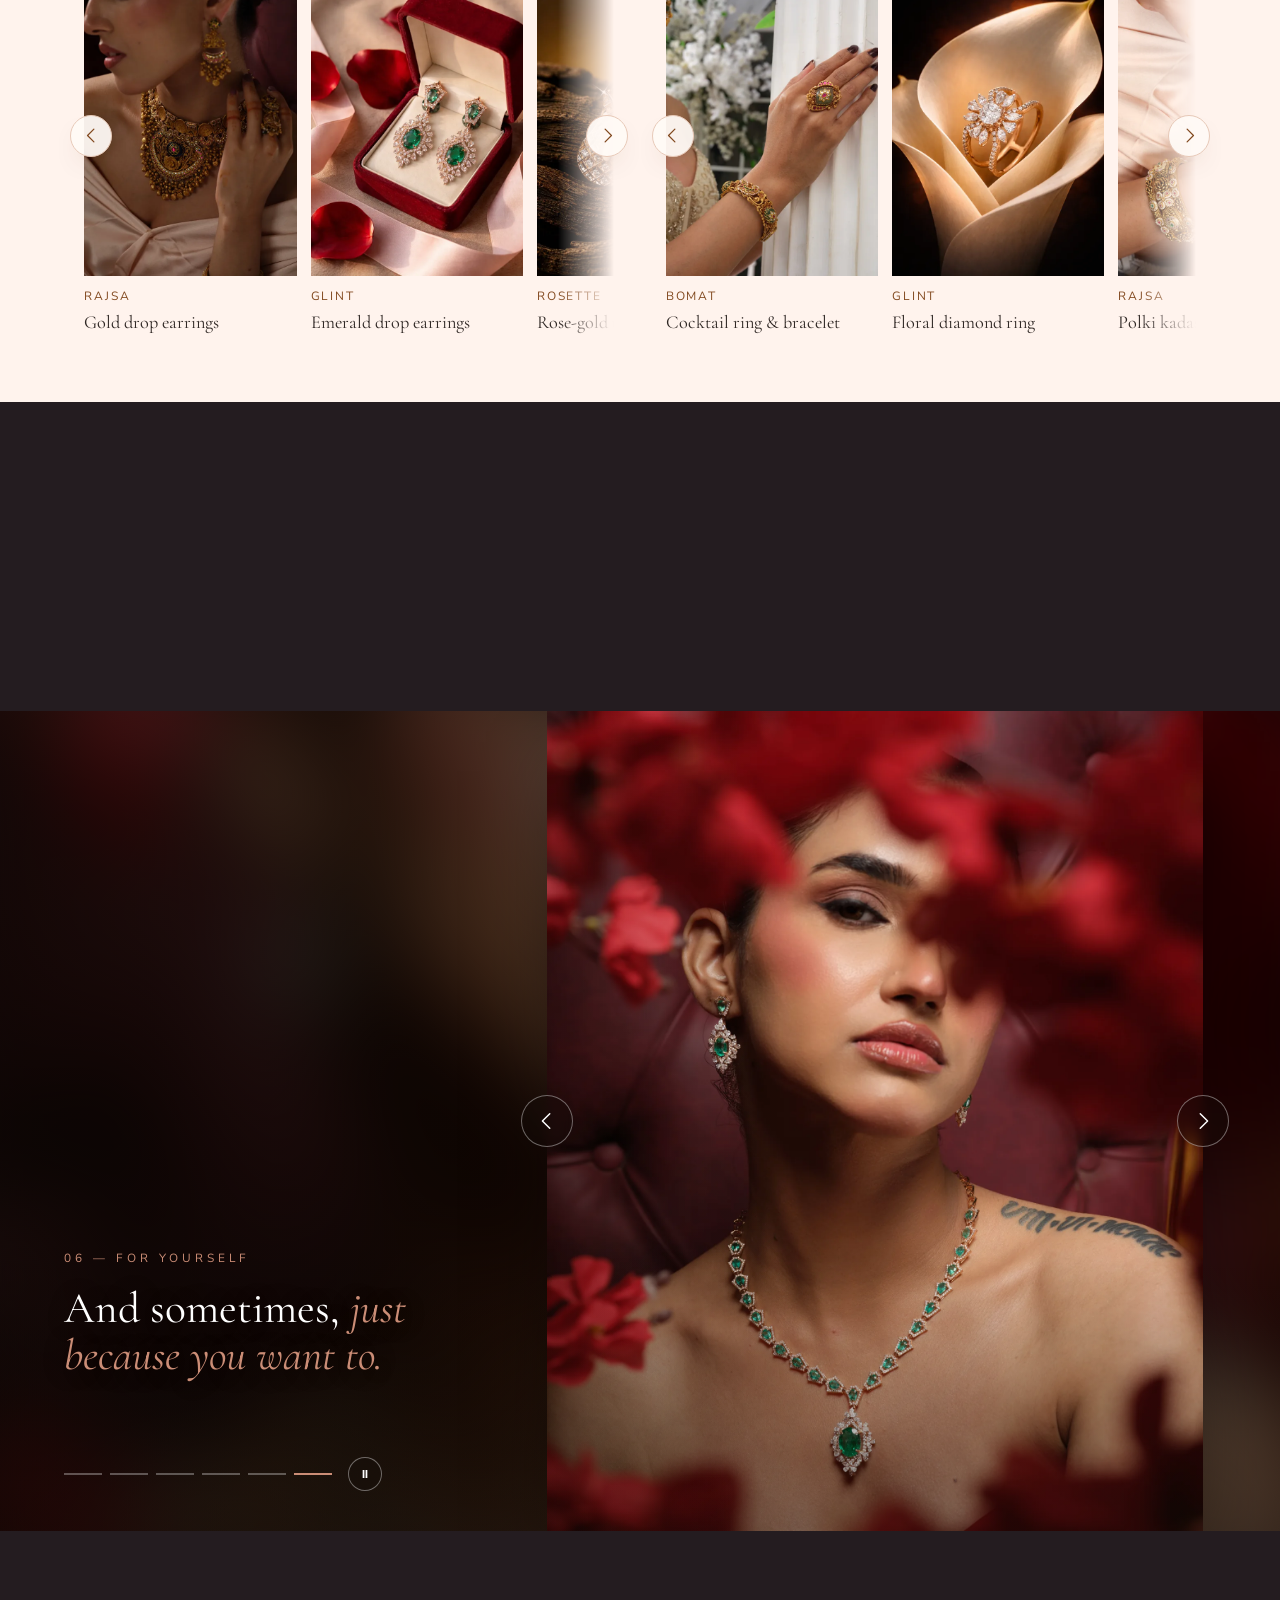
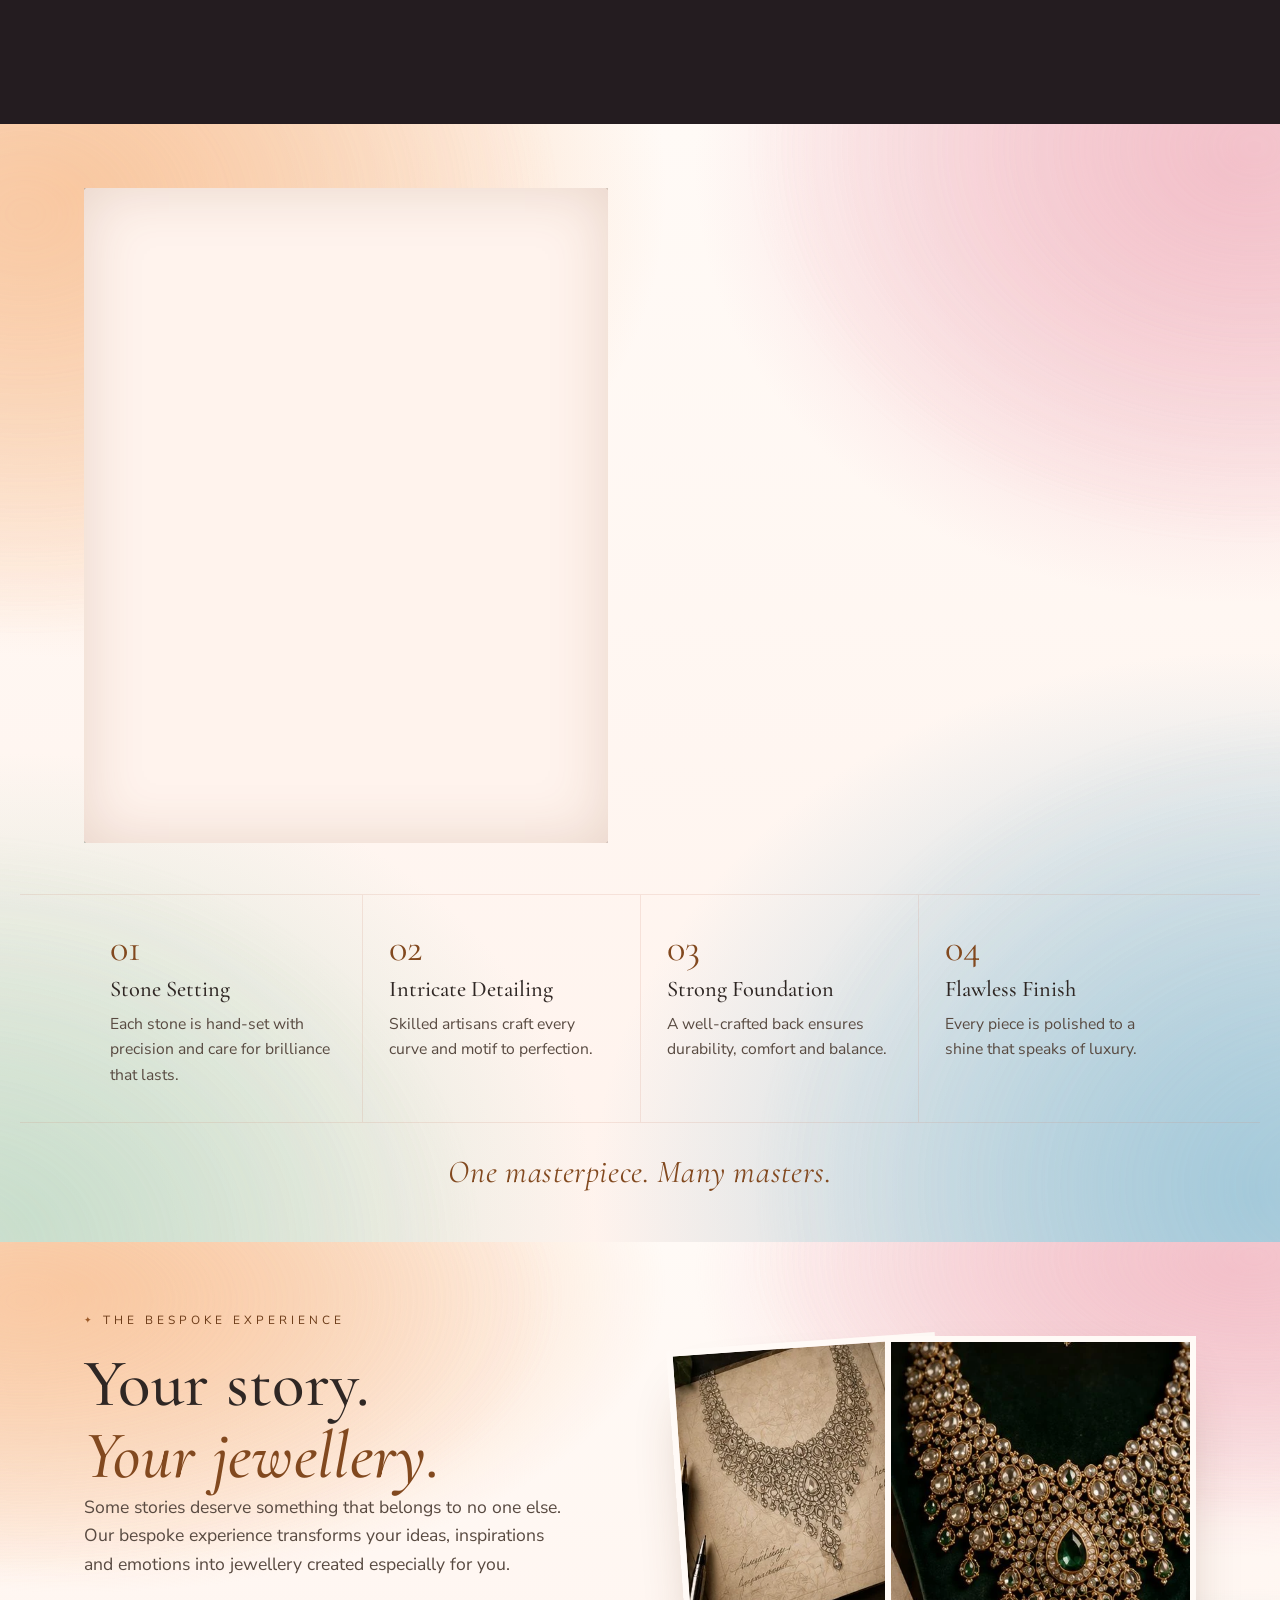
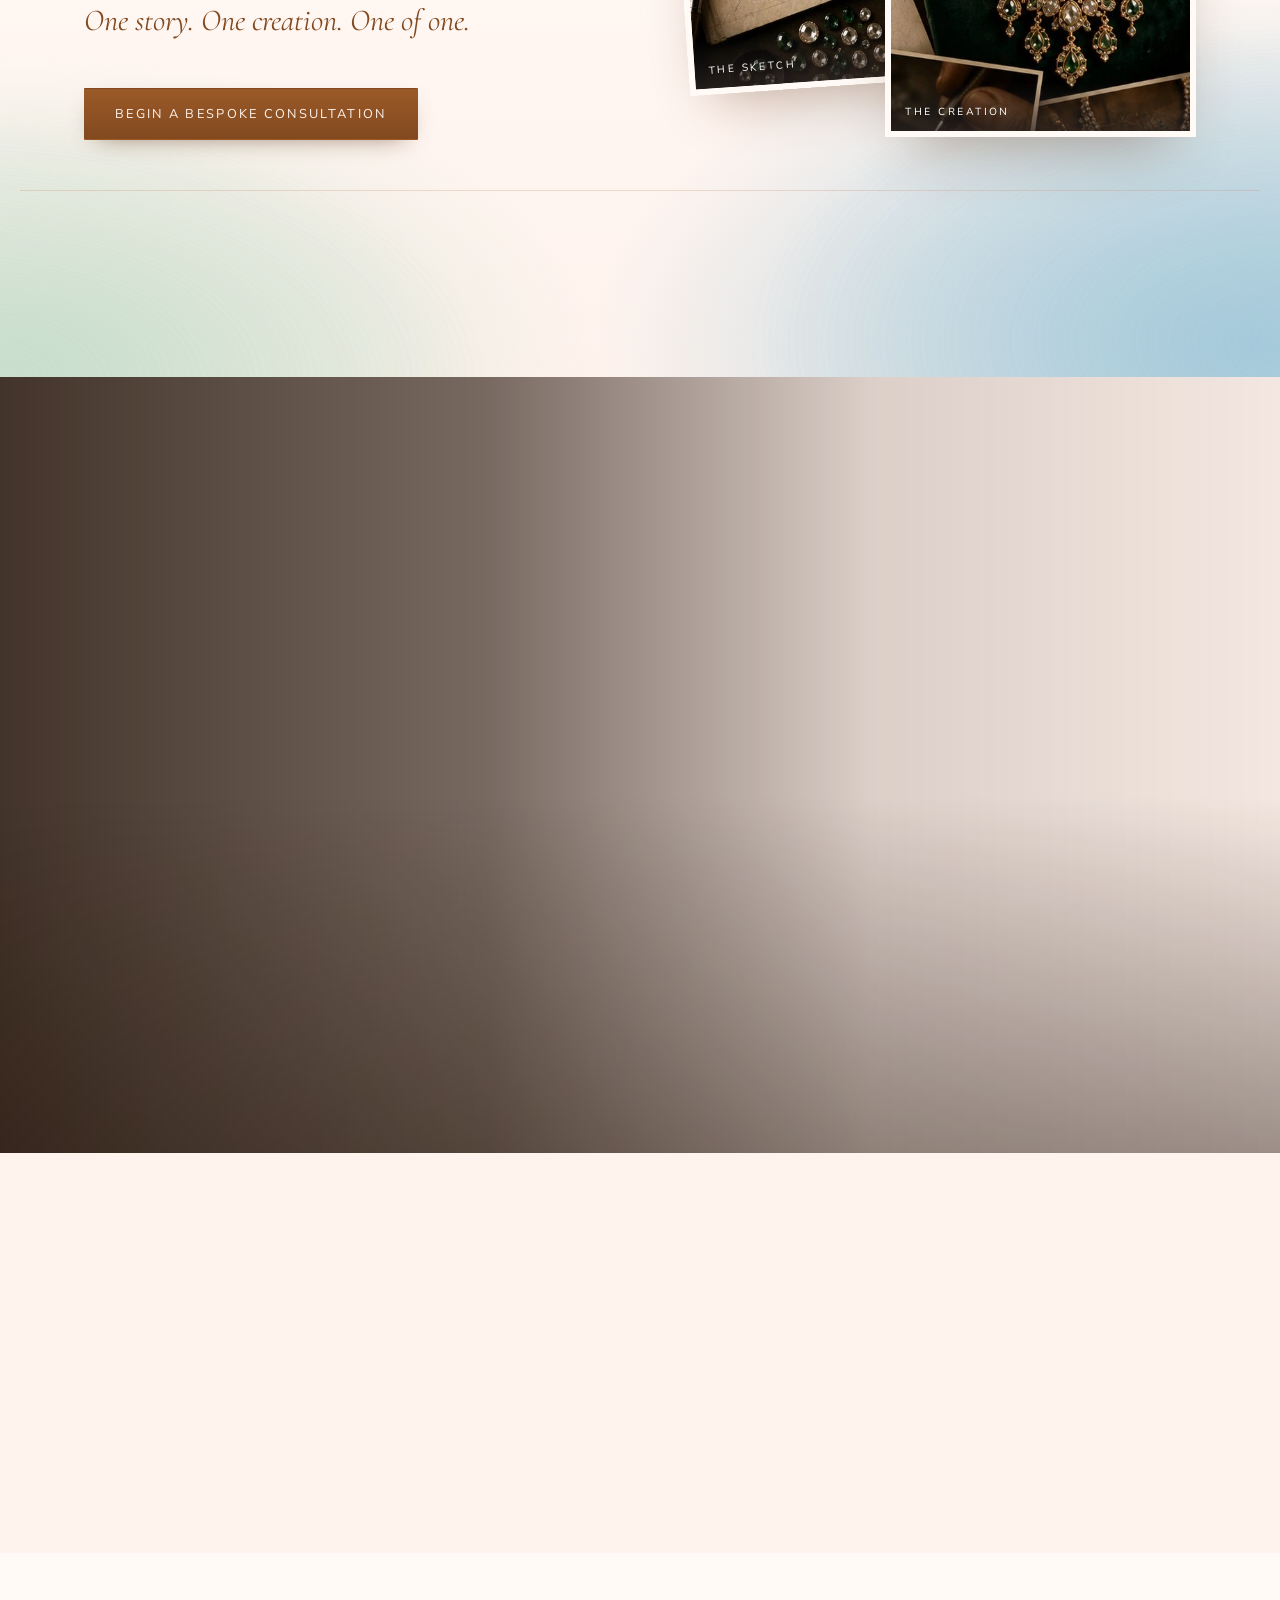
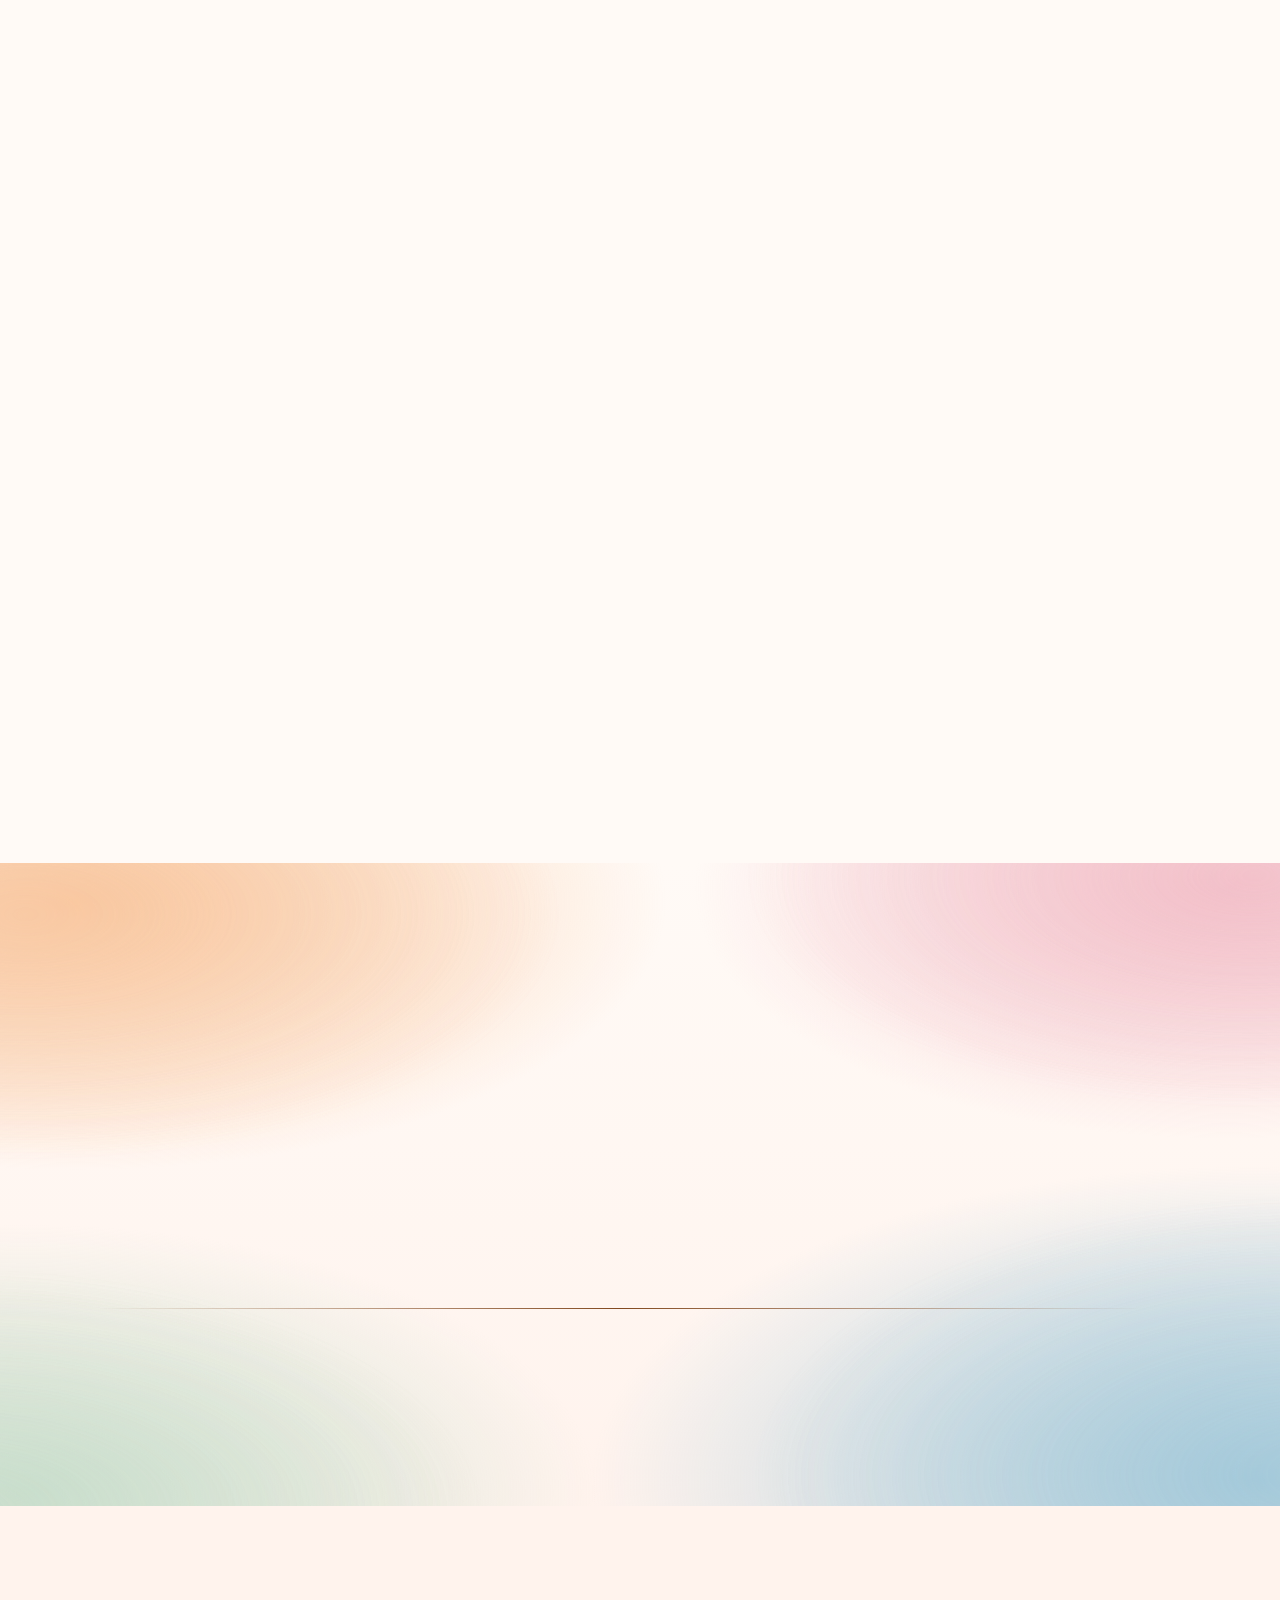
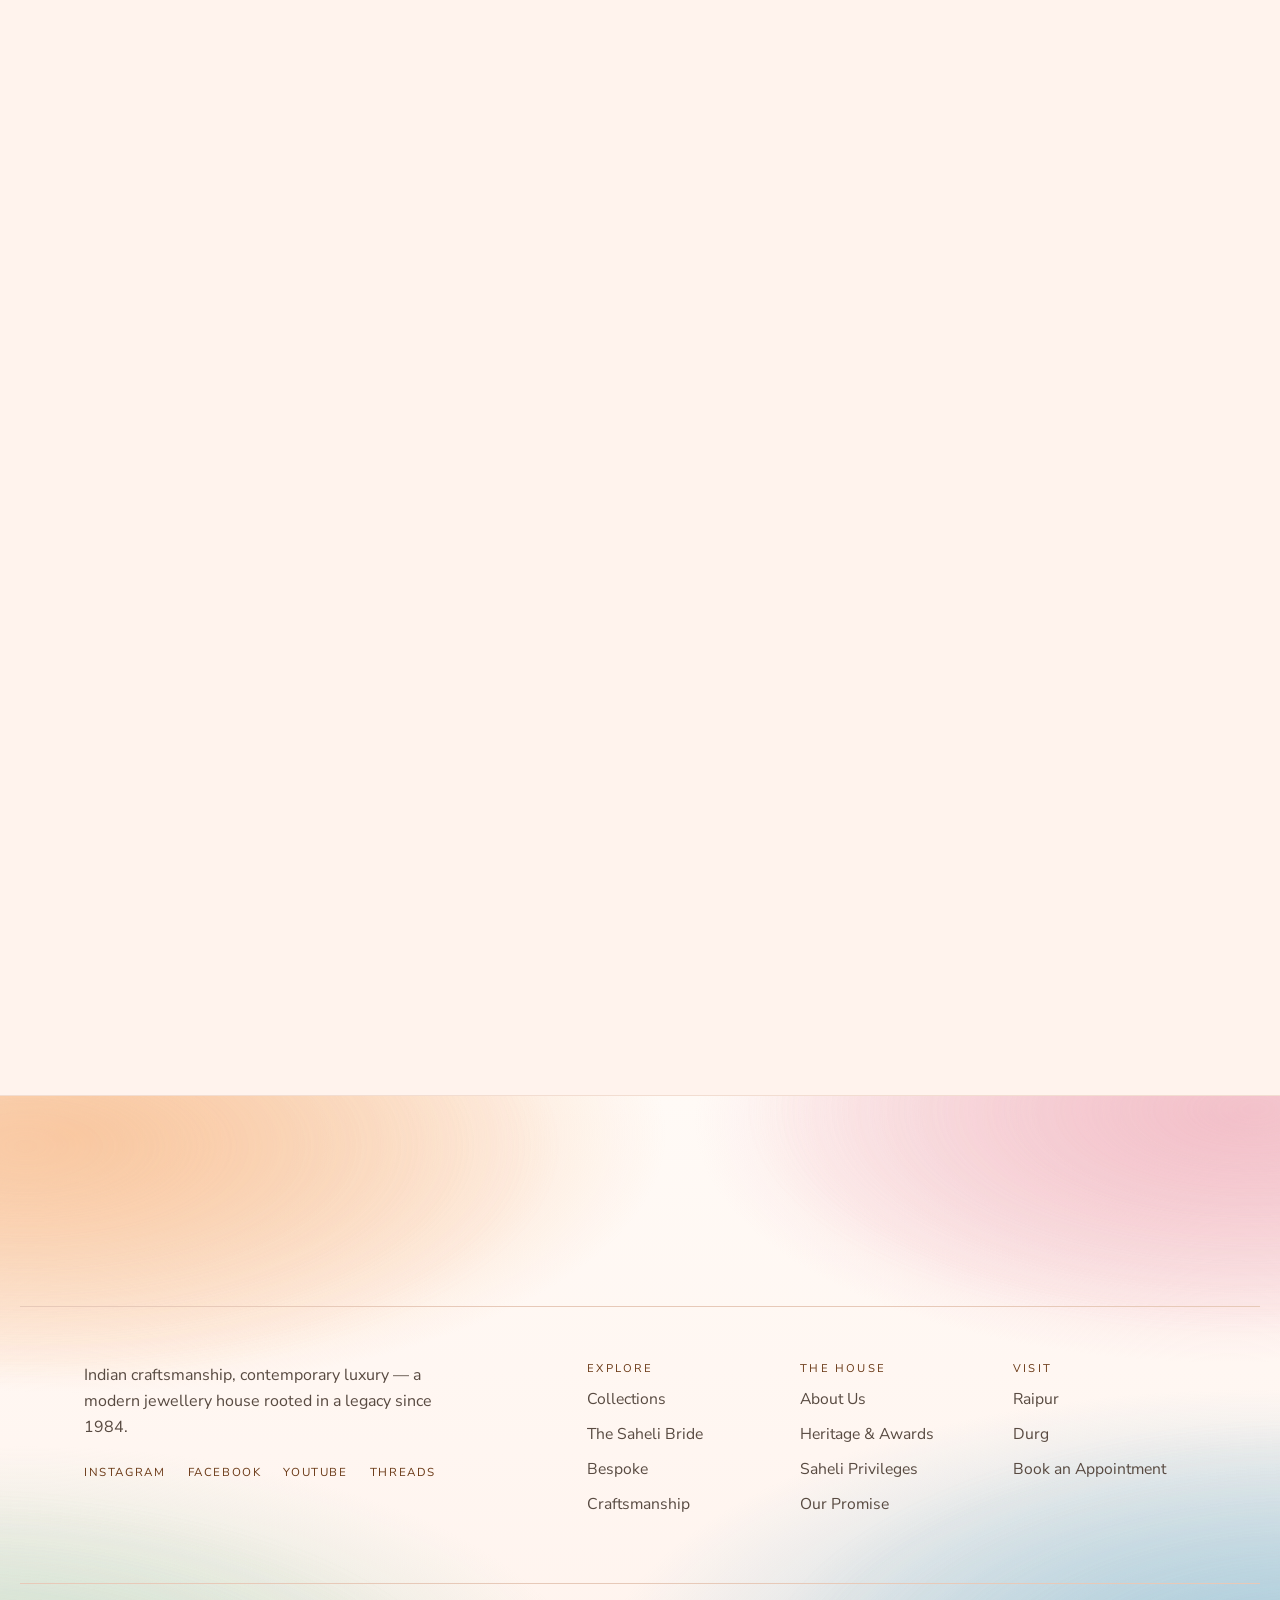
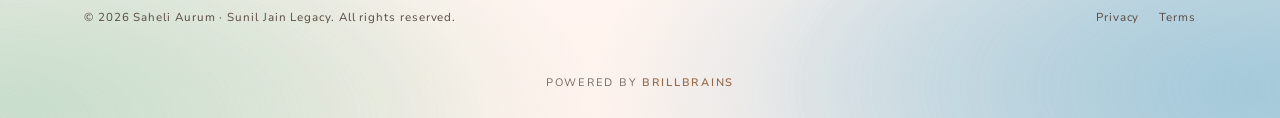
==== commit e6eab95f: "New design preview at /new, alongside the current site A complete second version of all seven pages " ====
--- a/index.html
+++ b/index.html
@@ -5,15 +5,15 @@
 <meta name="viewport" content="width=device-width, initial-scale=1.0" />
 <title>Saheli Aurum — Pure &amp; Promising Forever</title>
 <meta name="description" content="Saheli Aurum is a modern jewellery house rooted in a legacy since 1984 — where Indian craftsmanship meets contemporary luxury. Polki, diamond, gold, gemstone and bespoke jewellery. Raipur, Durg &amp; Utai." />
-<link rel="icon" type="image/svg+xml" href="assets/img/favicon.svg?v=29" />
+<link rel="icon" type="image/svg+xml" href="assets/img/favicon.svg?v=30" />
 <meta name="theme-color" content="#fff3ed" />
 <link rel="preconnect" href="https://fonts.googleapis.com" />
 <link rel="preconnect" href="https://fonts.gstatic.com" crossorigin />
 <link href="https://fonts.googleapis.com/css2?family=Cormorant+Garamond:ital,wght@0,400;0,500;0,600;1,400;1,500&family=Nunito+Sans:ital,opsz,wght@0,6..12,300;0,6..12,400;0,6..12,600;0,6..12,700;1,6..12,400&display=swap" rel="stylesheet" />
 <link rel="preload" as="image" href="assets/img/hero_model.webp" fetchpriority="high" />
-<link rel="stylesheet" href="assets/css/styles.css?v=29" />
-<link rel="stylesheet" href="assets/css/atelier.css?v=29" />
-<script src="assets/js/theme.js?v=29"></script>
+<link rel="stylesheet" href="assets/css/styles.css?v=30" />
+<link rel="stylesheet" href="assets/css/atelier.css?v=30" />
+<script src="assets/js/theme.js?v=30"></script>
 </head>
 <body>
 
@@ -27,7 +27,7 @@
     </button>
 
     <a class="brand" href="/" aria-label="Saheli Aurum home">
-      <img class="brand__logo" src="assets/img/logo-stack.svg?v=29" alt="Saheli Aurum" width="61" height="54" />
+      <img class="brand__logo" src="assets/img/logo-stack.svg?v=30" alt="Saheli Aurum" width="61" height="54" />
       <span class="brand__legacy">A&nbsp;Sunil&nbsp;Jain&nbsp;Legacy</span>
     </a>
 
@@ -160,9 +160,9 @@
   <!-- BRAND FILM -->
   <section class="filmband" id="film" aria-label="The Saheli story in motion">
     <div class="filmband__media">
-      <video autoplay muted loop playsinline preload="metadata" poster="assets/video/brand-film-poster.webp?v=29">
-        <source src="assets/video/brand-film.webm?v=29" type="video/webm" />
-        <source src="assets/video/brand-film.mp4?v=29" type="video/mp4" />
+      <video autoplay muted loop playsinline preload="metadata" poster="assets/video/brand-film-poster.webp?v=30">
+        <source src="assets/video/brand-film.webm?v=30" type="video/webm" />
+        <source src="assets/video/brand-film.mp4?v=30" type="video/mp4" />
       </video>
       <div class="filmband__scrim"></div>
     </div>
@@ -702,6 +702,6 @@
   <div class="site-footer__credit"><a href="https://brillbrainsconsultants.com/" target="_blank" rel="noopener">Powered by <strong>BrillBrains</strong></a></div>
 </footer>
 
-<script src="assets/js/main.js?v=29"></script>
+<script src="assets/js/main.js?v=30"></script>
 </body>
 </html>
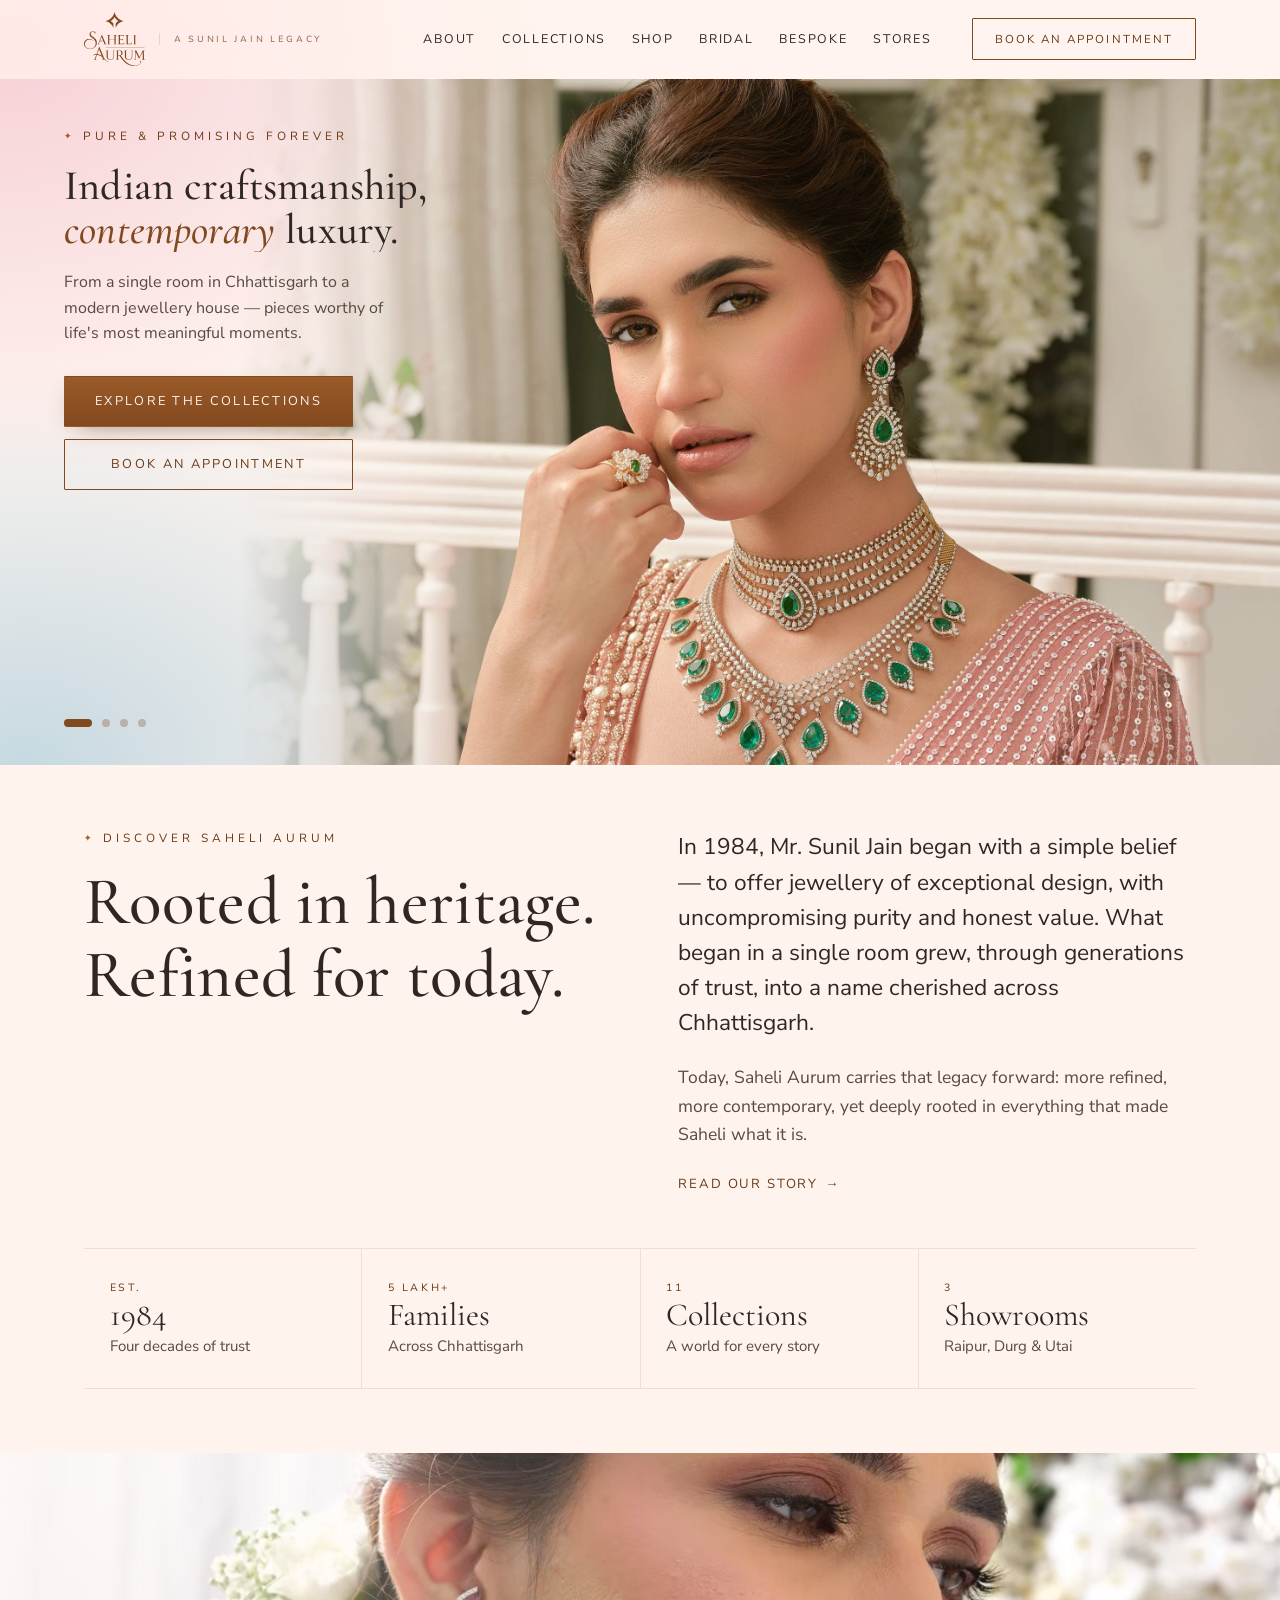
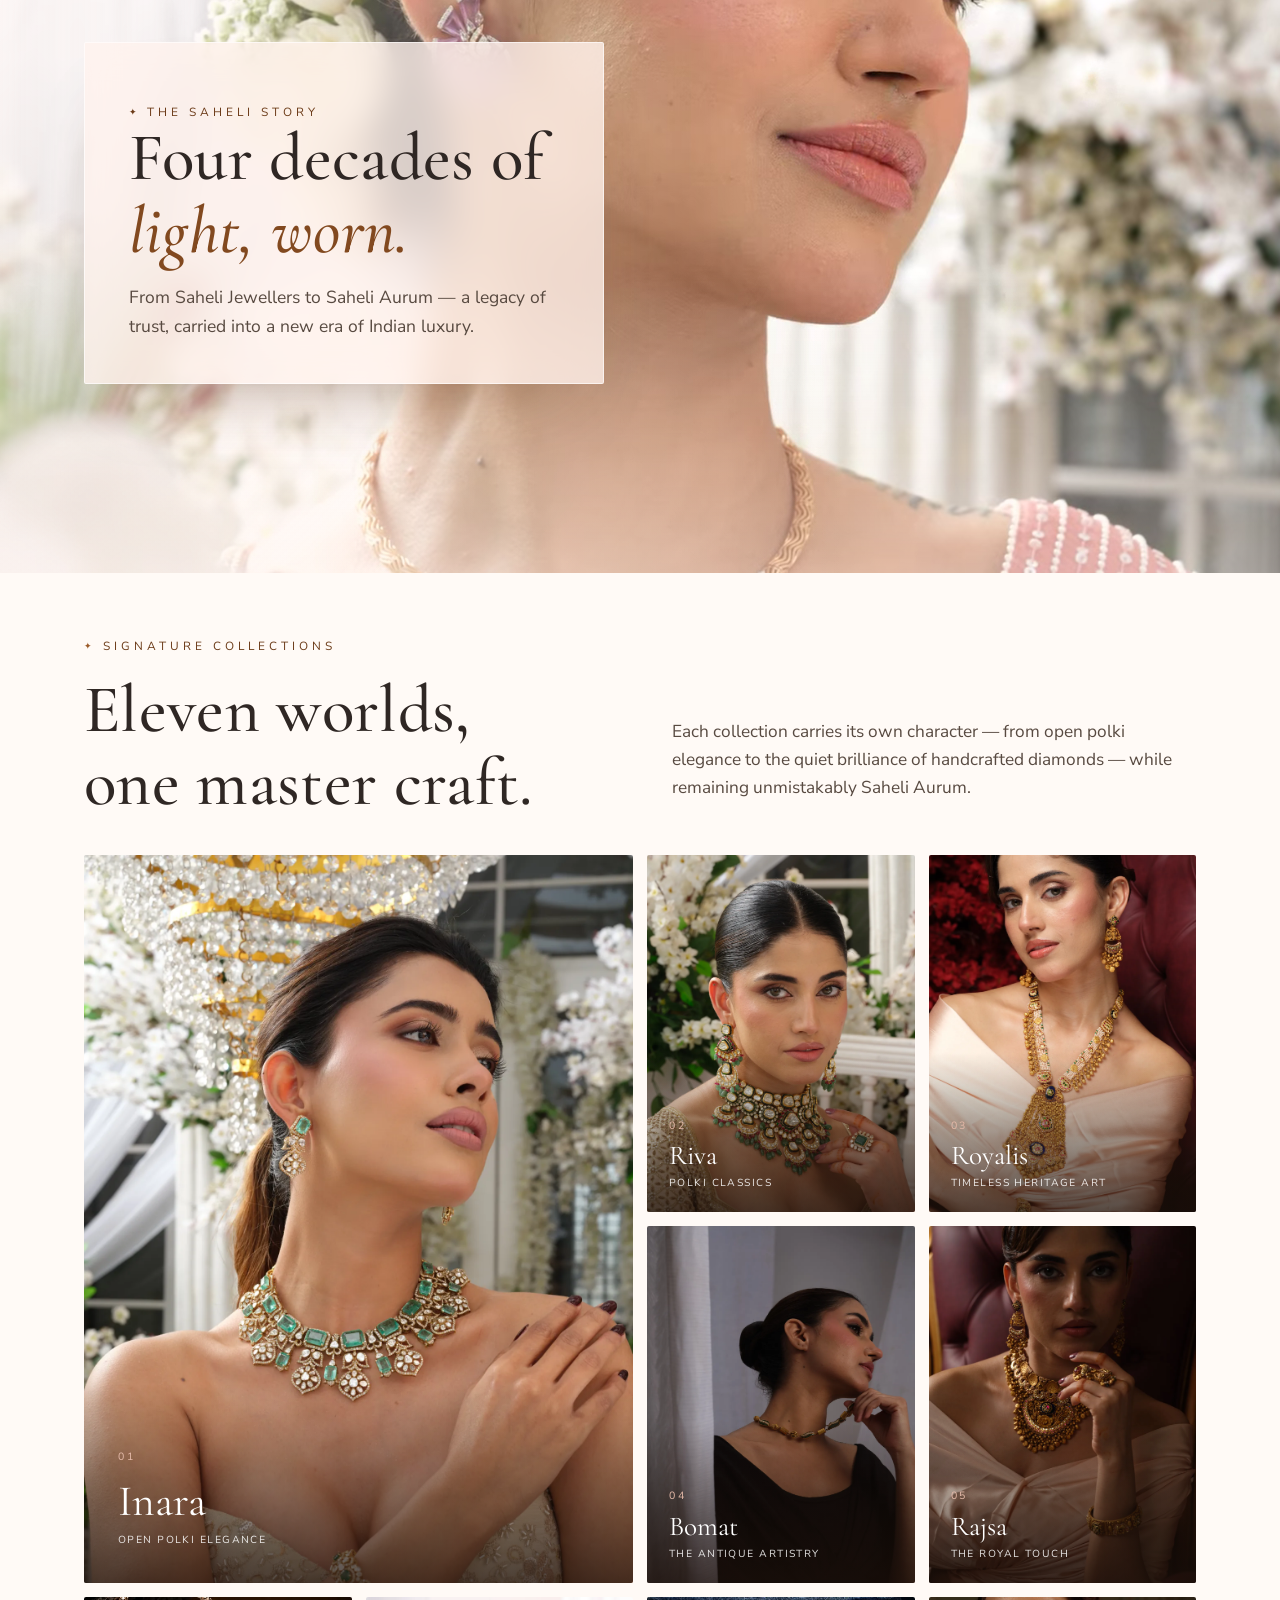
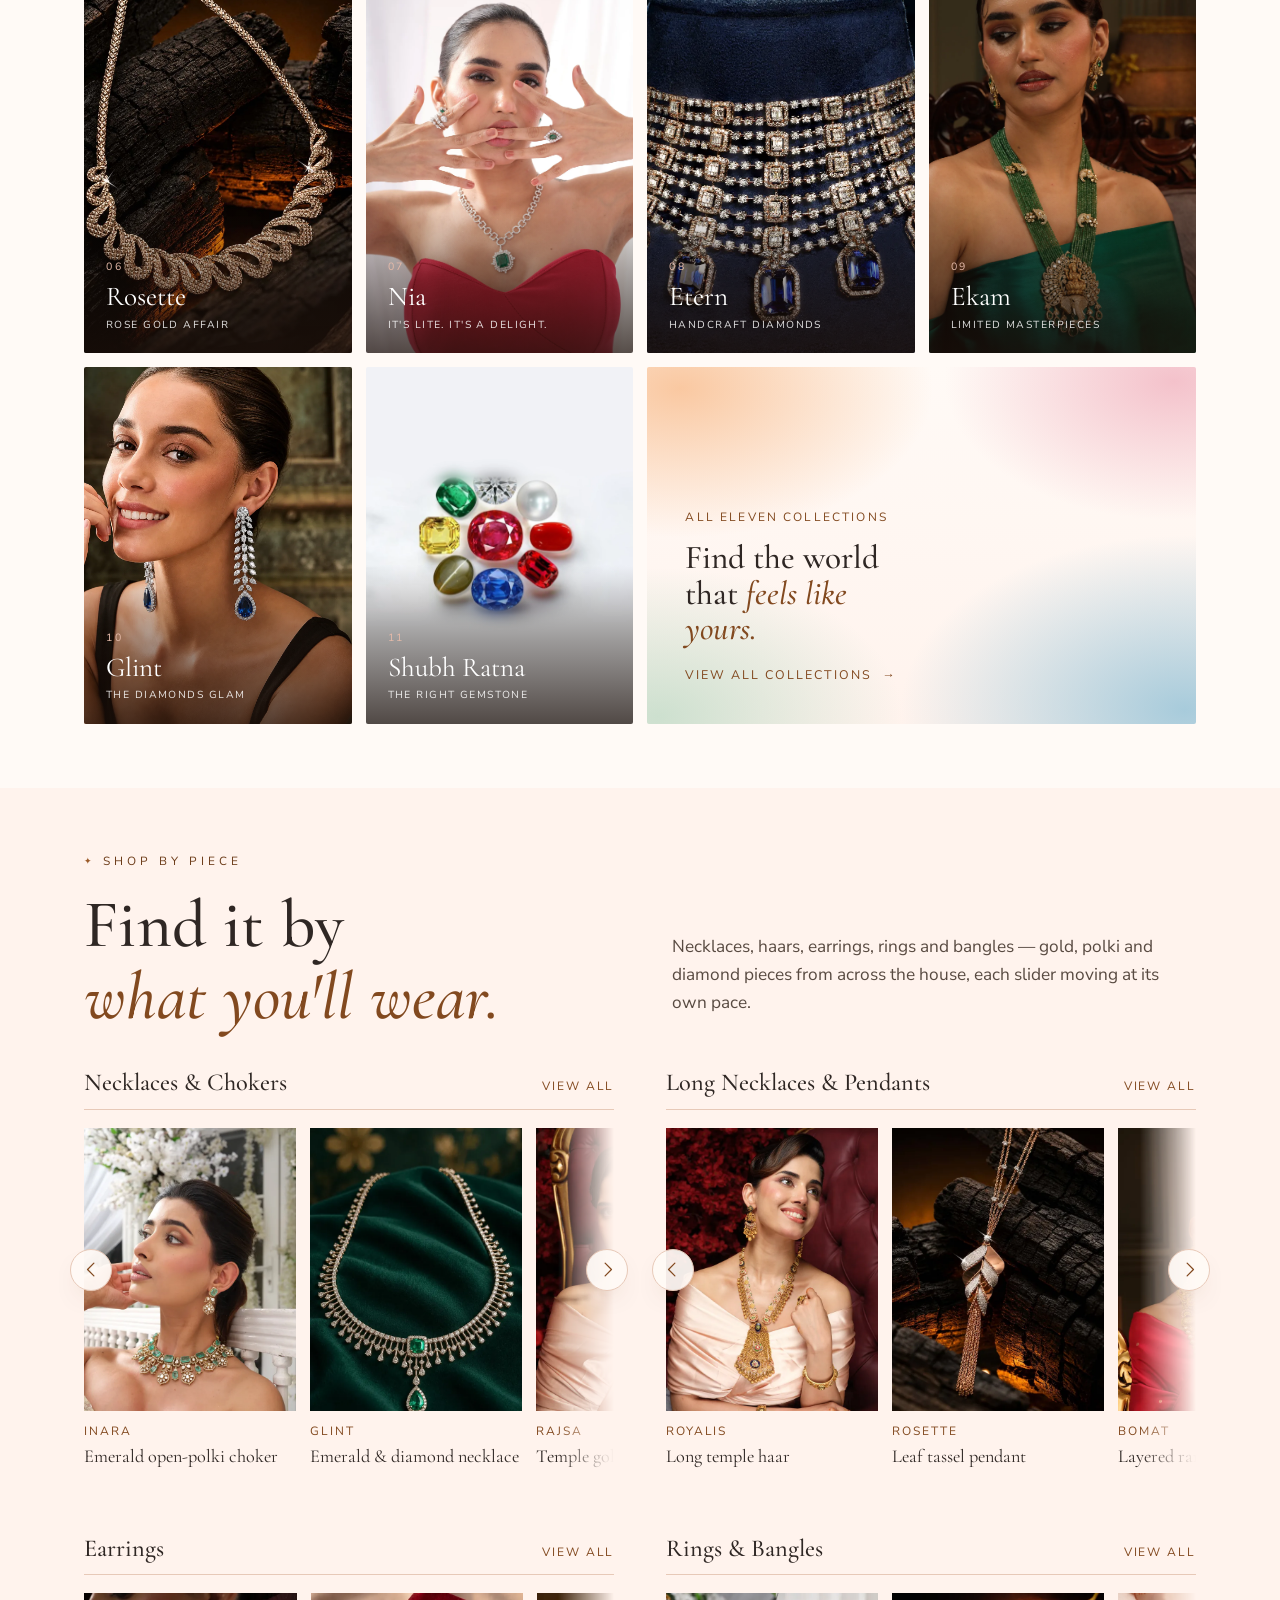
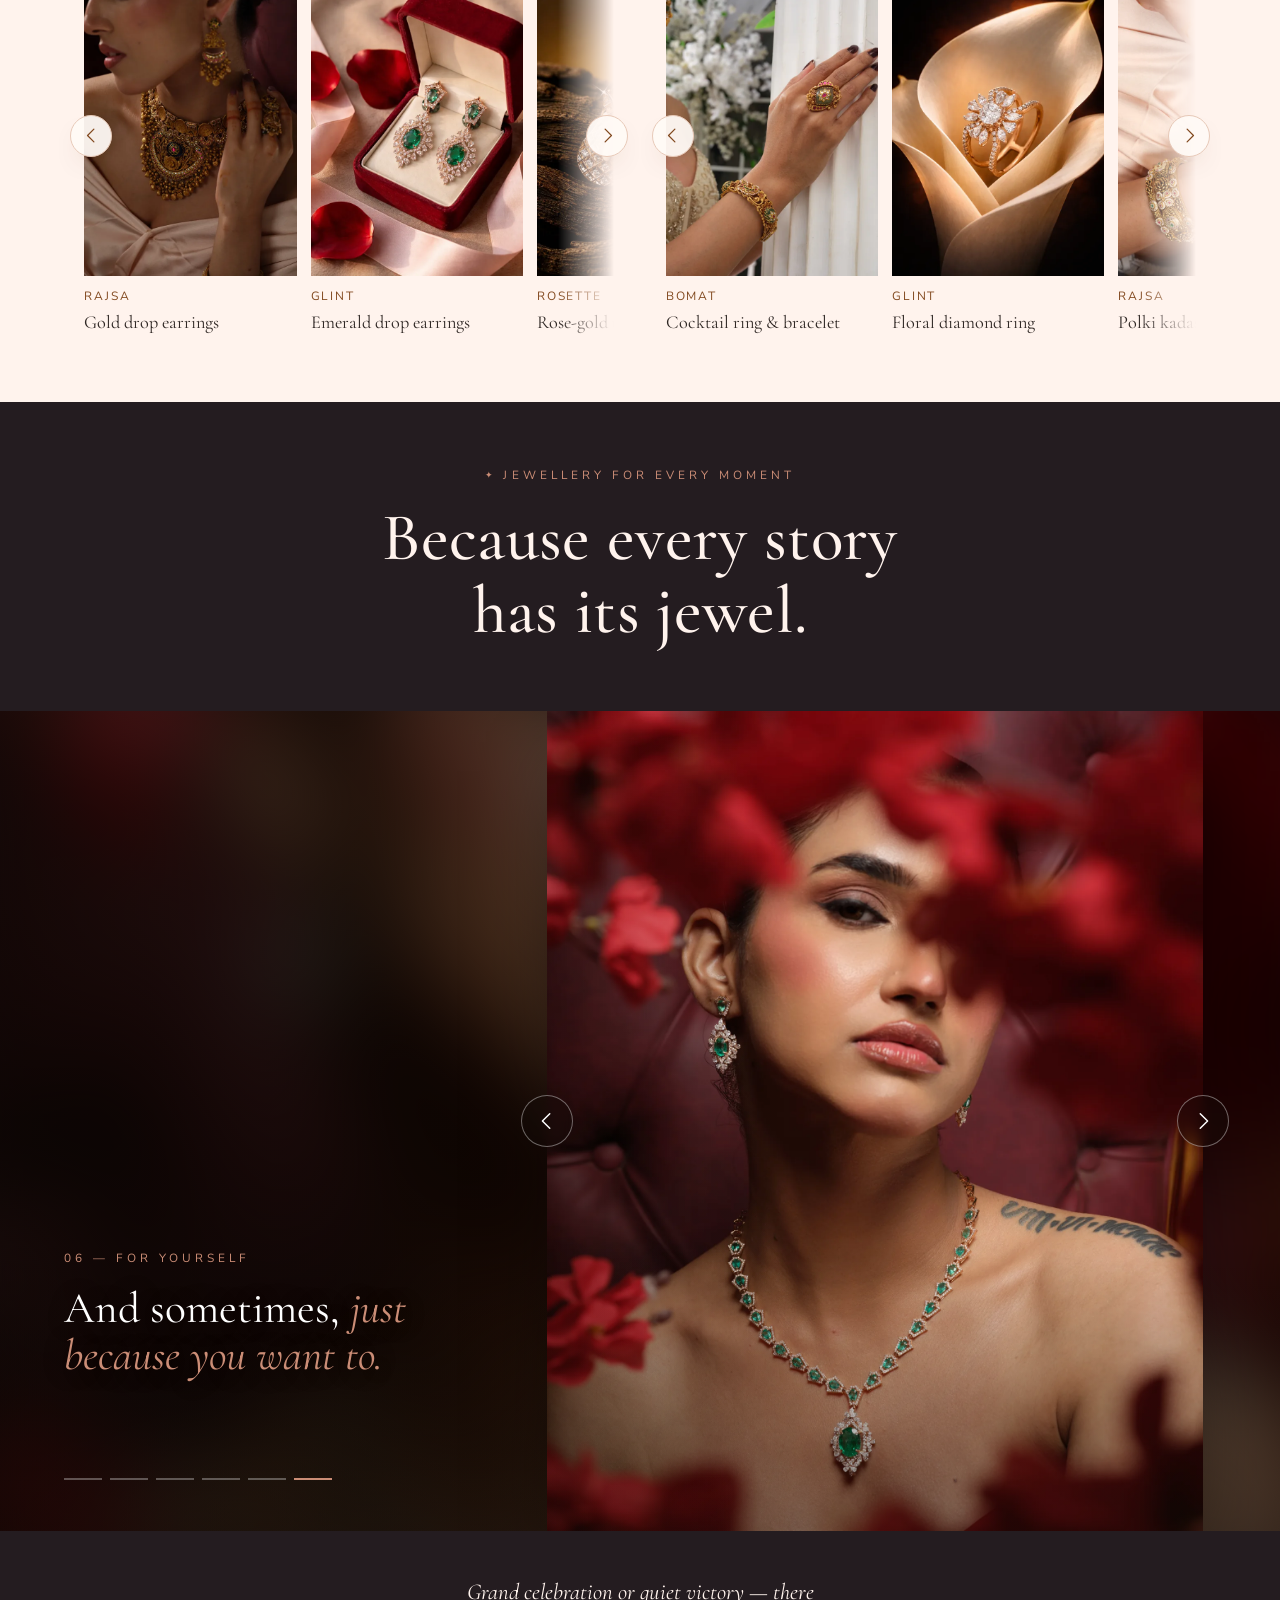
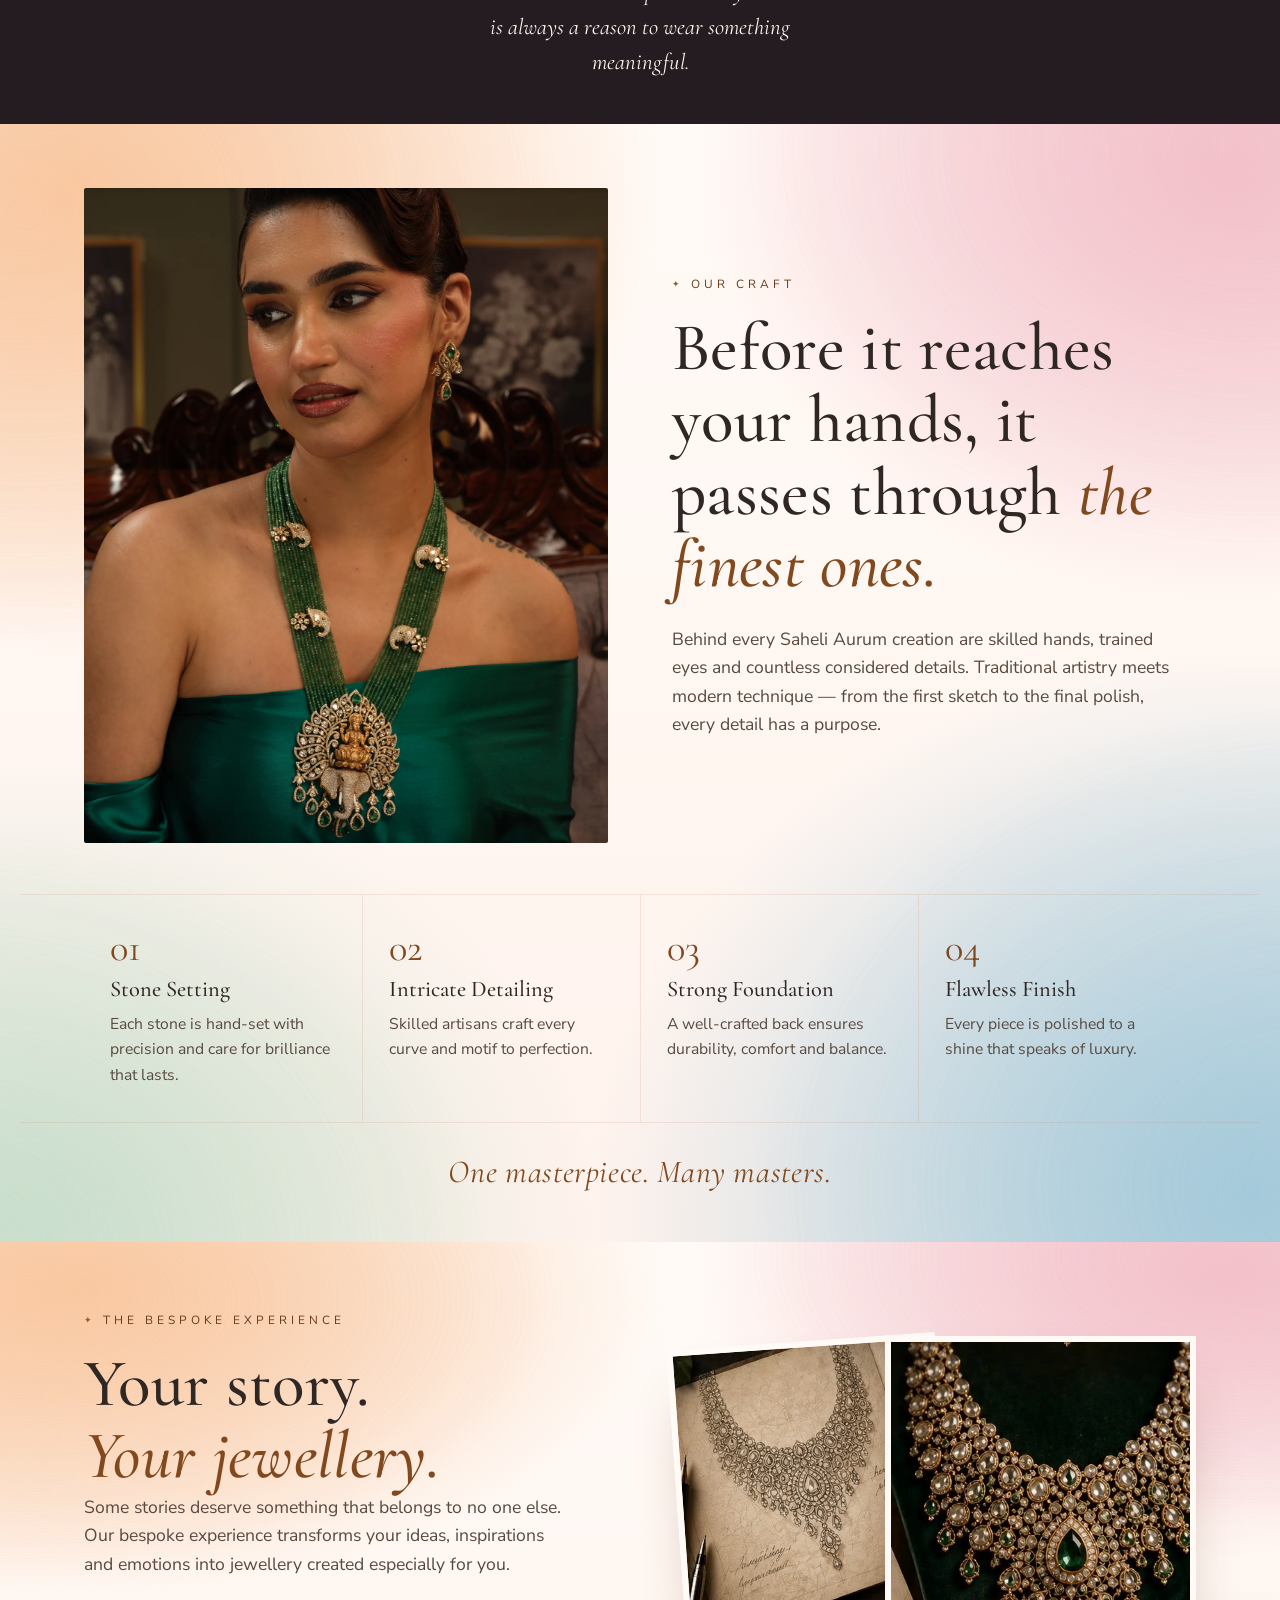
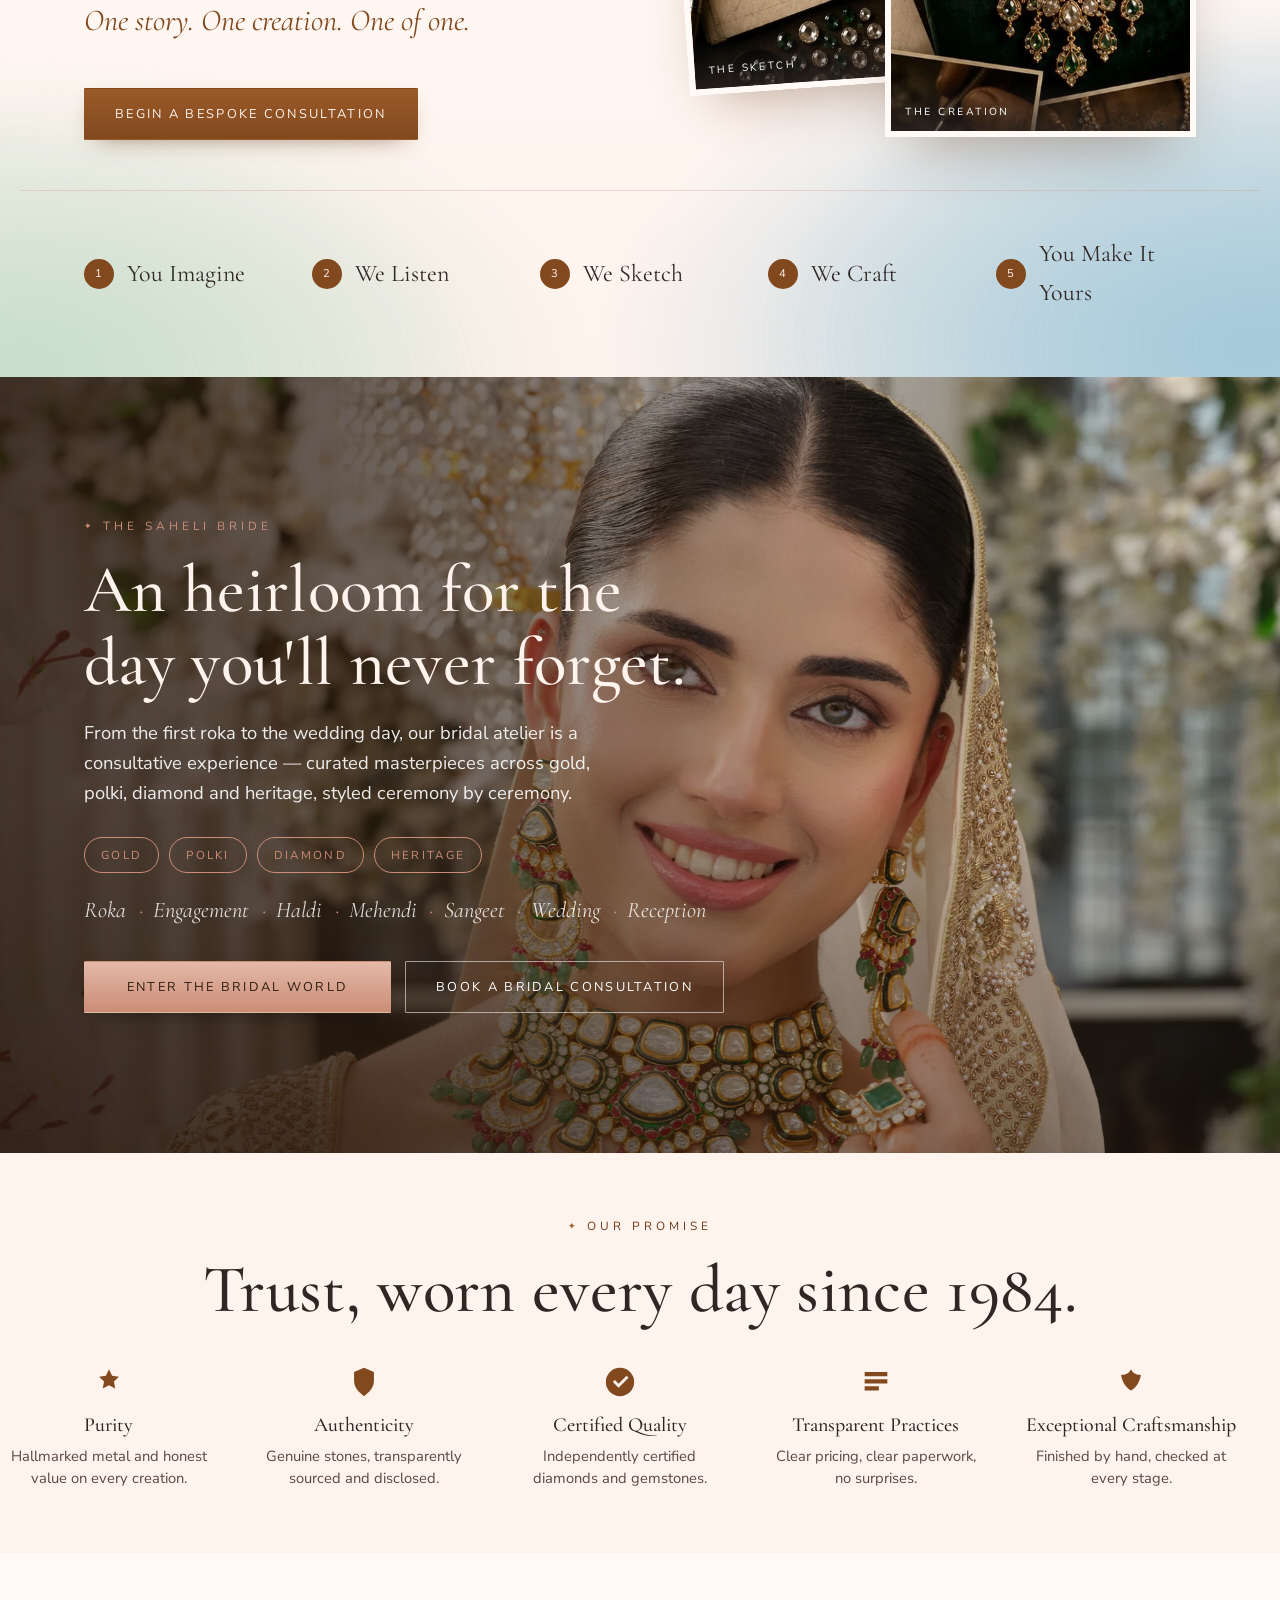
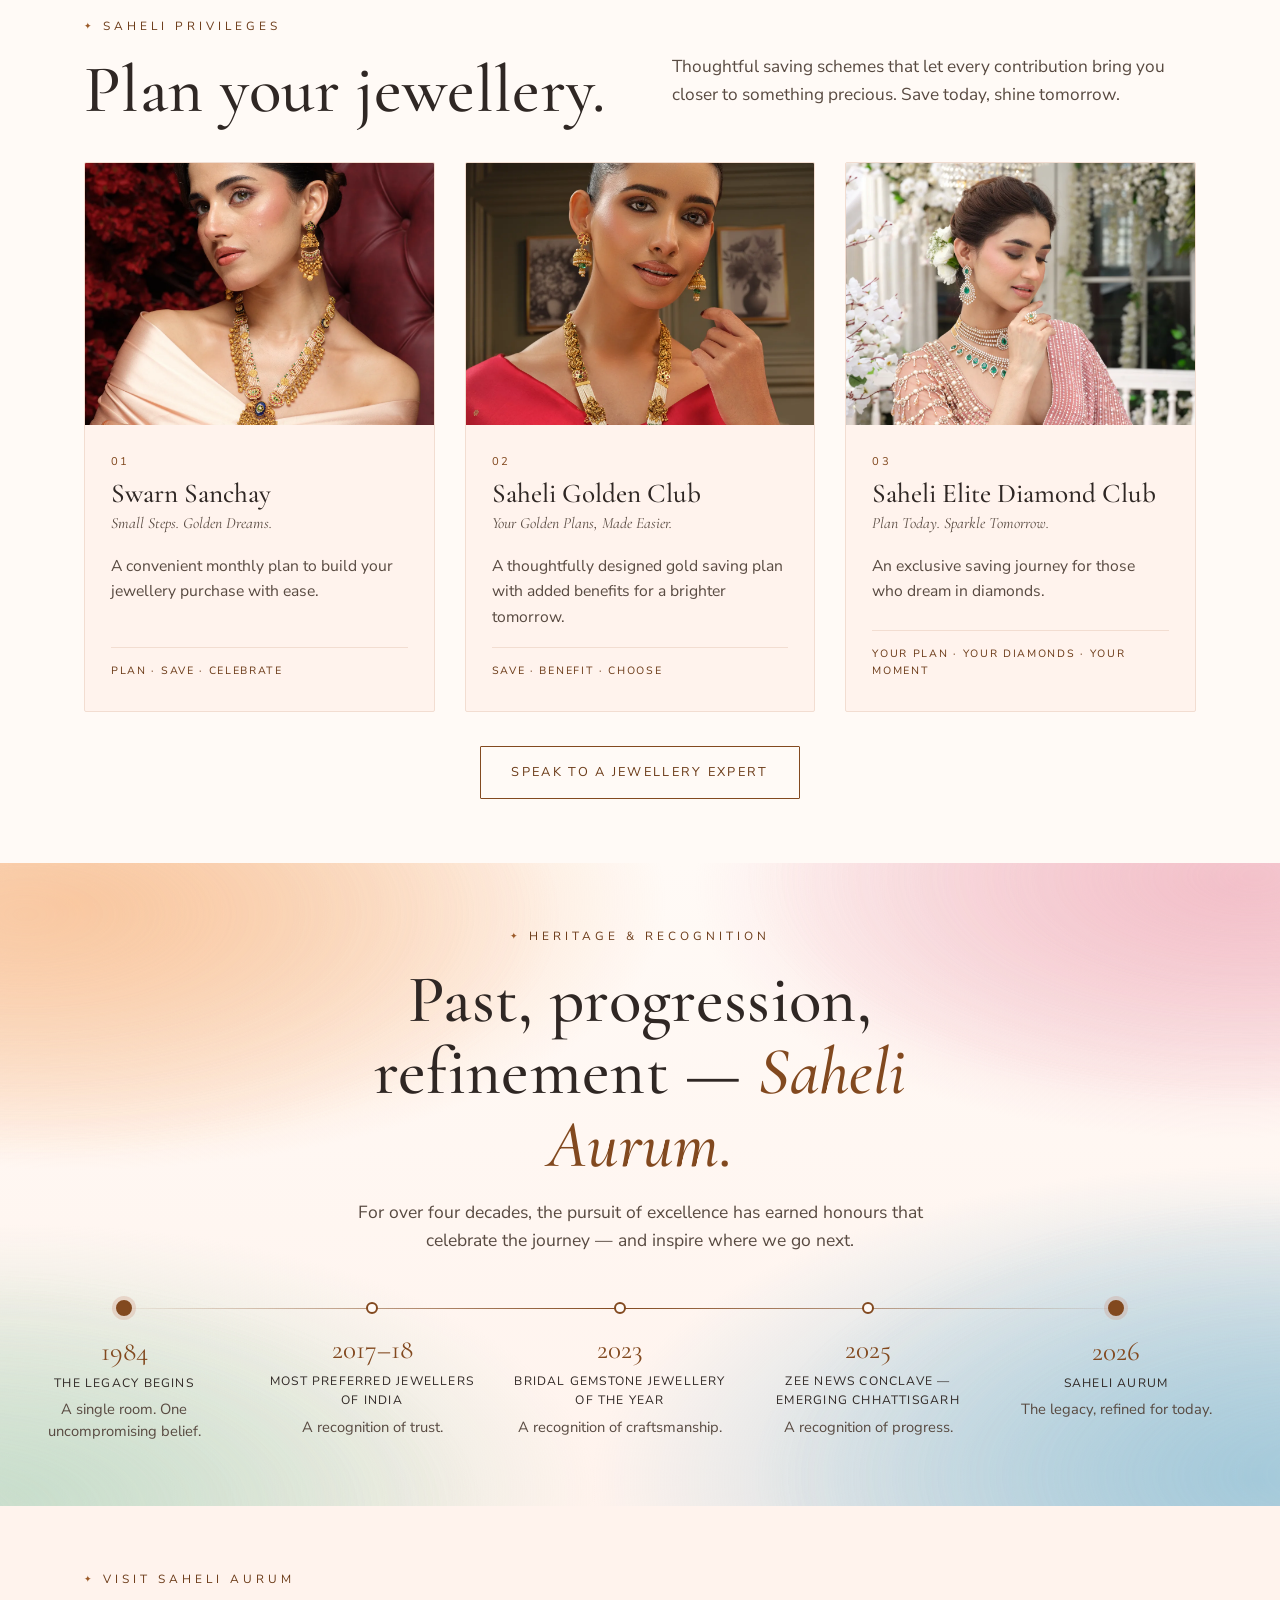
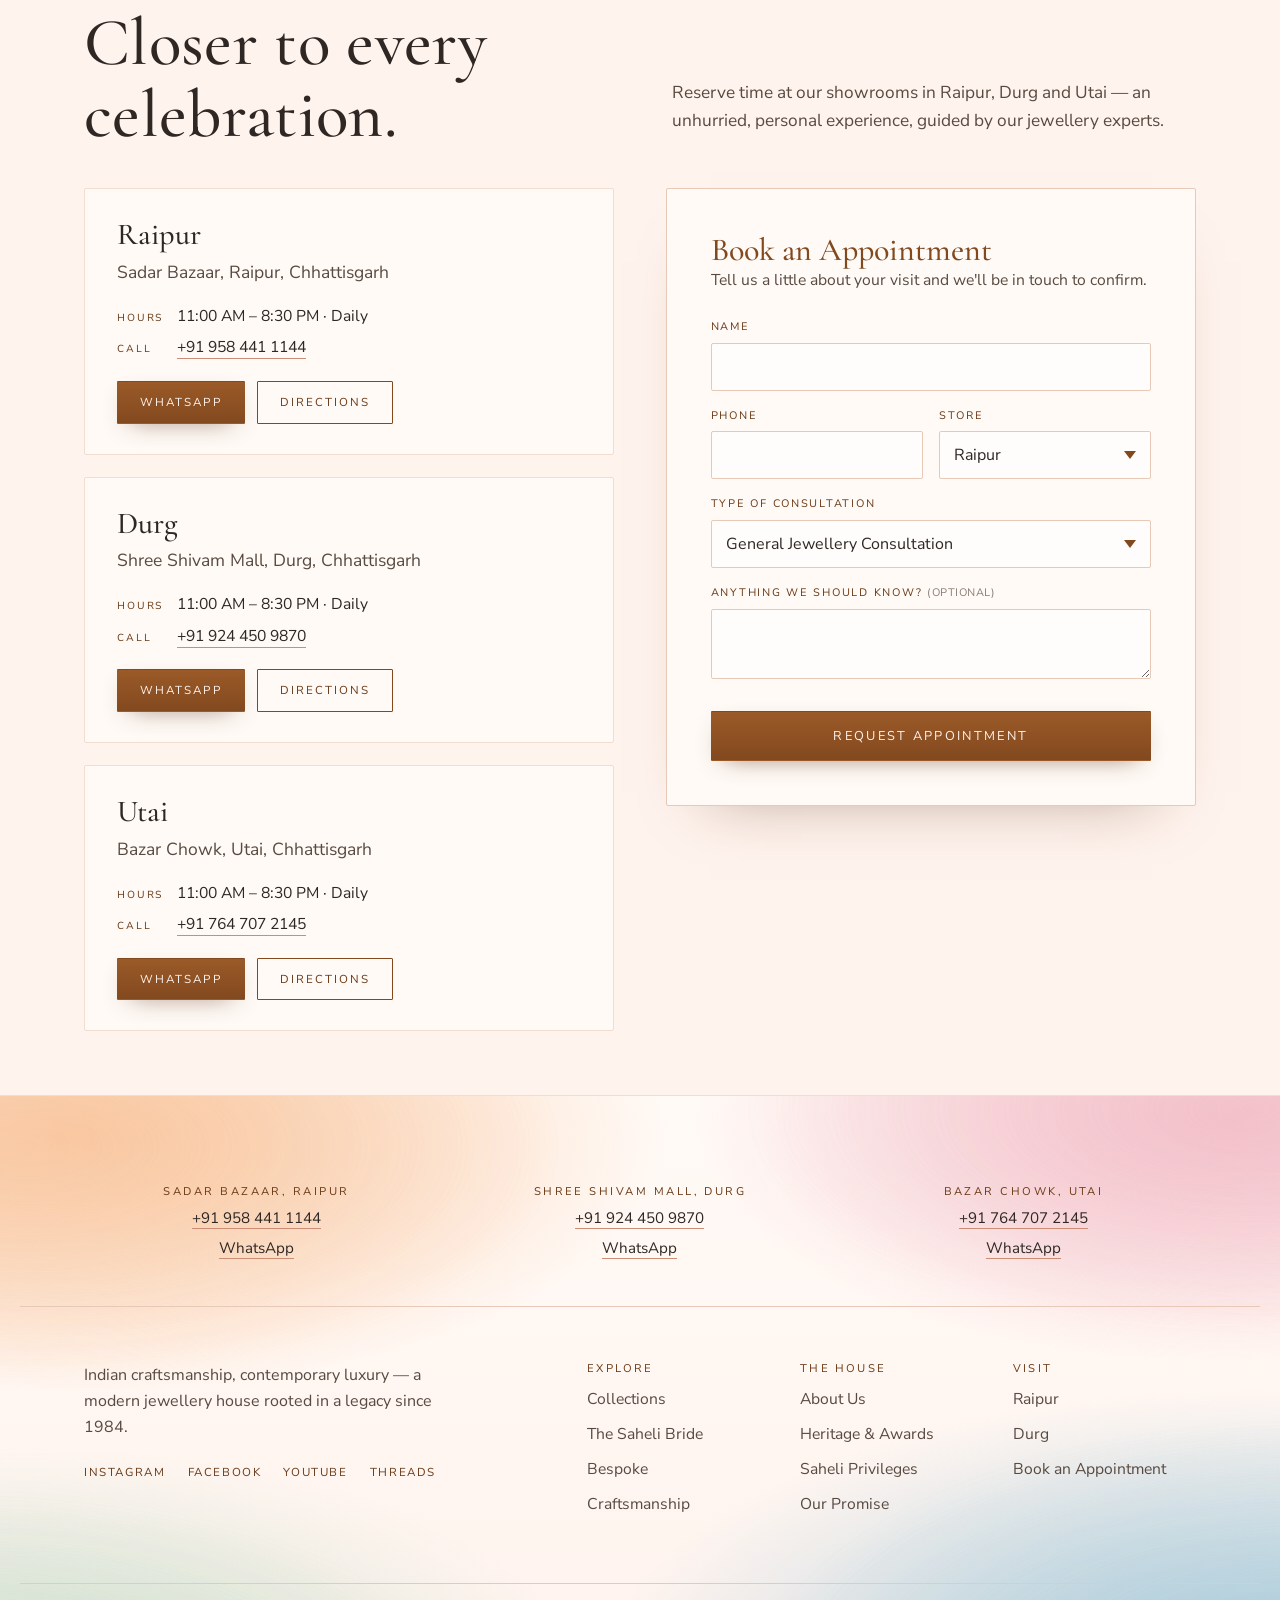
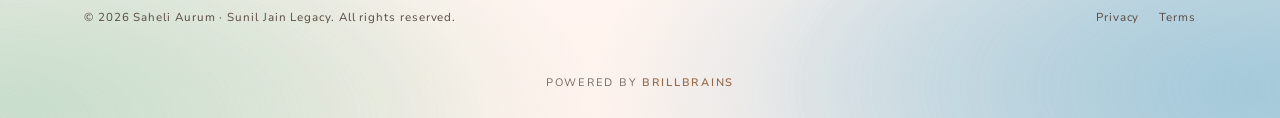
==== commit bd9d3767: "Film that always moves, no pause buttons, smarter Shop filters, richer Bridal Both versions: - Remov" ====
--- a/index.html
+++ b/index.html
@@ -5,15 +5,15 @@
 <meta name="viewport" content="width=device-width, initial-scale=1.0" />
 <title>Saheli Aurum — Pure &amp; Promising Forever</title>
 <meta name="description" content="Saheli Aurum is a modern jewellery house rooted in a legacy since 1984 — where Indian craftsmanship meets contemporary luxury. Polki, diamond, gold, gemstone and bespoke jewellery. Raipur, Durg &amp; Utai." />
-<link rel="icon" type="image/svg+xml" href="assets/img/favicon.svg?v=30" />
+<link rel="icon" type="image/svg+xml" href="assets/img/favicon.svg?v=31" />
 <meta name="theme-color" content="#fff3ed" />
 <link rel="preconnect" href="https://fonts.googleapis.com" />
 <link rel="preconnect" href="https://fonts.gstatic.com" crossorigin />
 <link href="https://fonts.googleapis.com/css2?family=Cormorant+Garamond:ital,wght@0,400;0,500;0,600;1,400;1,500&family=Nunito+Sans:ital,opsz,wght@0,6..12,300;0,6..12,400;0,6..12,600;0,6..12,700;1,6..12,400&display=swap" rel="stylesheet" />
 <link rel="preload" as="image" href="assets/img/hero_model.webp" fetchpriority="high" />
-<link rel="stylesheet" href="assets/css/styles.css?v=30" />
-<link rel="stylesheet" href="assets/css/atelier.css?v=30" />
-<script src="assets/js/theme.js?v=30"></script>
+<link rel="stylesheet" href="assets/css/styles.css?v=31" />
+<link rel="stylesheet" href="assets/css/atelier.css?v=31" />
+<script src="assets/js/theme.js?v=31"></script>
 </head>
 <body>
 
@@ -27,7 +27,7 @@
     </button>
 
     <a class="brand" href="/" aria-label="Saheli Aurum home">
-      <img class="brand__logo" src="assets/img/logo-stack.svg?v=30" alt="Saheli Aurum" width="61" height="54" />
+      <img class="brand__logo" src="assets/img/logo-stack.svg?v=31" alt="Saheli Aurum" width="61" height="54" />
       <span class="brand__legacy">A&nbsp;Sunil&nbsp;Jain&nbsp;Legacy</span>
     </a>
 
@@ -160,10 +160,11 @@
   <!-- BRAND FILM -->
   <section class="filmband" id="film" aria-label="The Saheli story in motion">
     <div class="filmband__media">
-      <video autoplay muted loop playsinline preload="metadata" poster="assets/video/brand-film-poster.webp?v=30">
-        <source src="assets/video/brand-film.webm?v=30" type="video/webm" />
-        <source src="assets/video/brand-film.mp4?v=30" type="video/mp4" />
+      <video autoplay muted loop playsinline preload="metadata" poster="assets/video/brand-film-poster.webp?v=31">
+        <source src="assets/video/brand-film.webm?v=31" type="video/webm" />
+        <source src="assets/video/brand-film.mp4?v=31" type="video/mp4" />
       </video>
+      <div class="filmband__stills" aria-hidden="true"><img data-src="assets/img/film/f1.webp" alt="" /><img data-src="assets/img/film/f2.webp" alt="" /><img data-src="assets/img/film/f3.webp" alt="" /><img data-src="assets/img/film/f4.webp" alt="" /><img data-src="assets/img/film/f5.webp" alt="" /><img data-src="assets/img/film/f6.webp" alt="" /><img data-src="assets/img/film/f7.webp" alt="" /><img data-src="assets/img/film/f8.webp" alt="" /></div>
       <div class="filmband__scrim"></div>
     </div>
     <div class="filmband__inner">
@@ -248,7 +249,6 @@
       </div>
       <div class="reveal">
         <p class="collections__sub">Necklaces, haars, earrings, rings and bangles — gold, polki and diamond pieces from across the house, each slider moving at its own pace.</p>
-        <button class="pieces__toggle" type="button" aria-pressed="false" data-pieces-toggle hidden>Pause the sliders</button>
       </div>
     </div>
 
@@ -374,7 +374,6 @@
       <button class="mnav mnav--next" type="button" aria-label="Next moment"><svg viewBox="0 0 24 24" aria-hidden="true"><path d="M9 4l8 8-8 8" fill="none" stroke="currentColor" stroke-width="1.6" stroke-linecap="round" stroke-linejoin="round"/></svg></button>
       <div class="moments__controls">
         <ol class="moments__dots"><li><button type="button" aria-label="The Bride" aria-current="true"><span></span></button></li><li><button type="button" aria-label="The Engagement"><span></span></button></li><li><button type="button" aria-label="Family &amp; Festival"><span></span></button></li><li><button type="button" aria-label="The Achievement"><span></span></button></li><li><button type="button" aria-label="Gifting"><span></span></button></li><li><button type="button" aria-label="For Yourself"><span></span></button></li></ol>
-        <button class="moments__toggle" type="button" aria-pressed="false" aria-label="Pause the slideshow"><svg class="i-pause" viewBox="0 0 24 24" aria-hidden="true"><path d="M8 5h3v14H8zM13 5h3v14h-3z" fill="currentColor"/></svg><svg class="i-play" viewBox="0 0 24 24" aria-hidden="true"><path d="M8 5l11 7-11 7z" fill="currentColor"/></svg></button>
       </div>
     </div>
 
@@ -702,6 +701,6 @@
   <div class="site-footer__credit"><a href="https://brillbrainsconsultants.com/" target="_blank" rel="noopener">Powered by <strong>BrillBrains</strong></a></div>
 </footer>
 
-<script src="assets/js/main.js?v=30"></script>
+<script src="assets/js/main.js?v=31"></script>
 </body>
 </html>
--- a/assets/css/styles.css
+++ b/assets/css/styles.css
@@ -981,6 +981,12 @@
 .filmband__media{position:relative;width:100%;height:max(460px,min(56.25vw,118svh))}
 /* when the band does crop, take it from the top: the jewellery sits low in every frame */
 .filmband__media video{width:100%;height:100%;object-fit:cover;object-position:50% 72%;display:block}
+/* the film's own scenes, cross-fading, for browsers that will not autoplay video */
+.filmband__stills{position:absolute;inset:0;opacity:0;pointer-events:none;transition:opacity .8s var(--ease)}
+.filmband__stills img{position:absolute;inset:0;width:100%;height:100%;object-fit:cover;object-position:50% 72%;opacity:0;transition:opacity 1.5s var(--ease)}
+.filmband__stills img.is-on{opacity:1}
+.filmband.is-stills .filmband__stills{opacity:1}
+.filmband.is-stills .filmband__media video{visibility:hidden}
 .filmband__scrim{position:absolute;inset:0;background:
   linear-gradient(90deg,rgba(255,243,237,.52) 0%,rgba(255,243,237,.18) 40%,rgba(255,243,237,0) 66%),
   linear-gradient(0deg,rgba(255,243,237,.42),rgba(255,243,237,0) 42%)}
